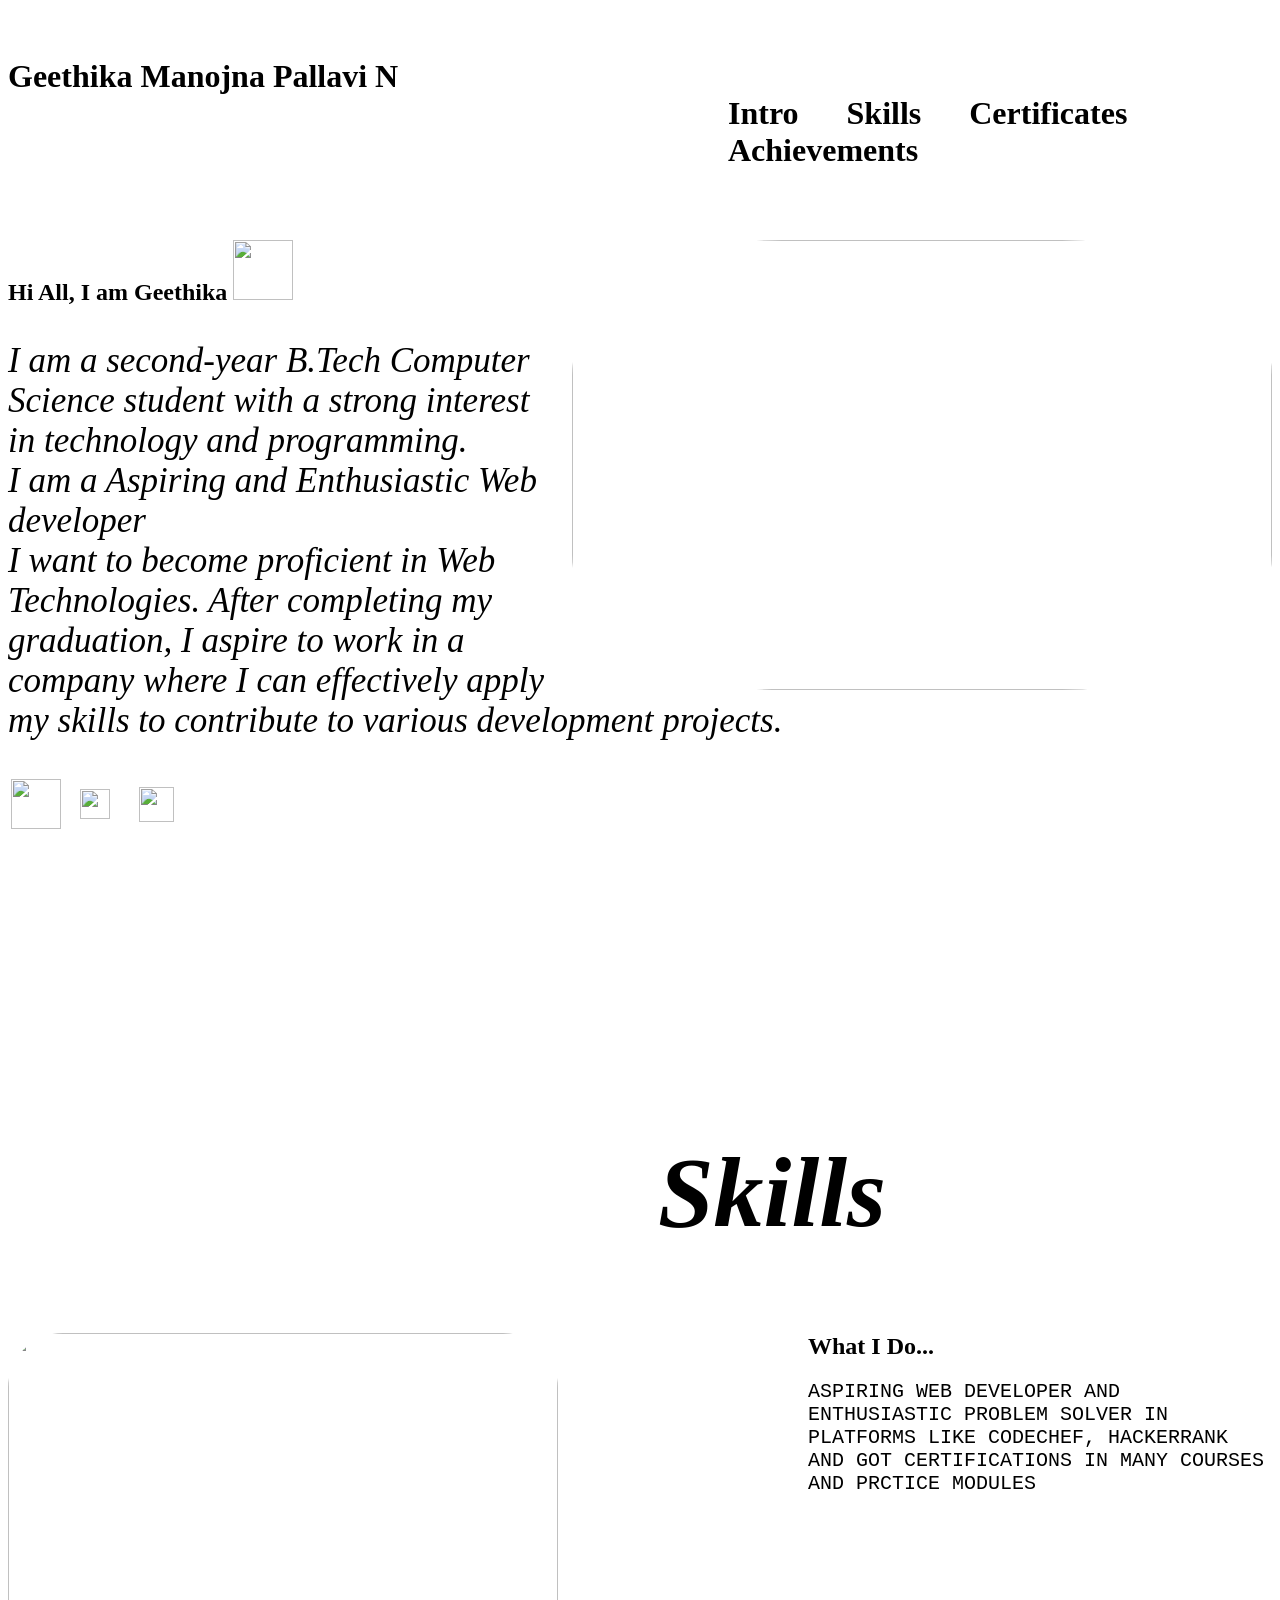
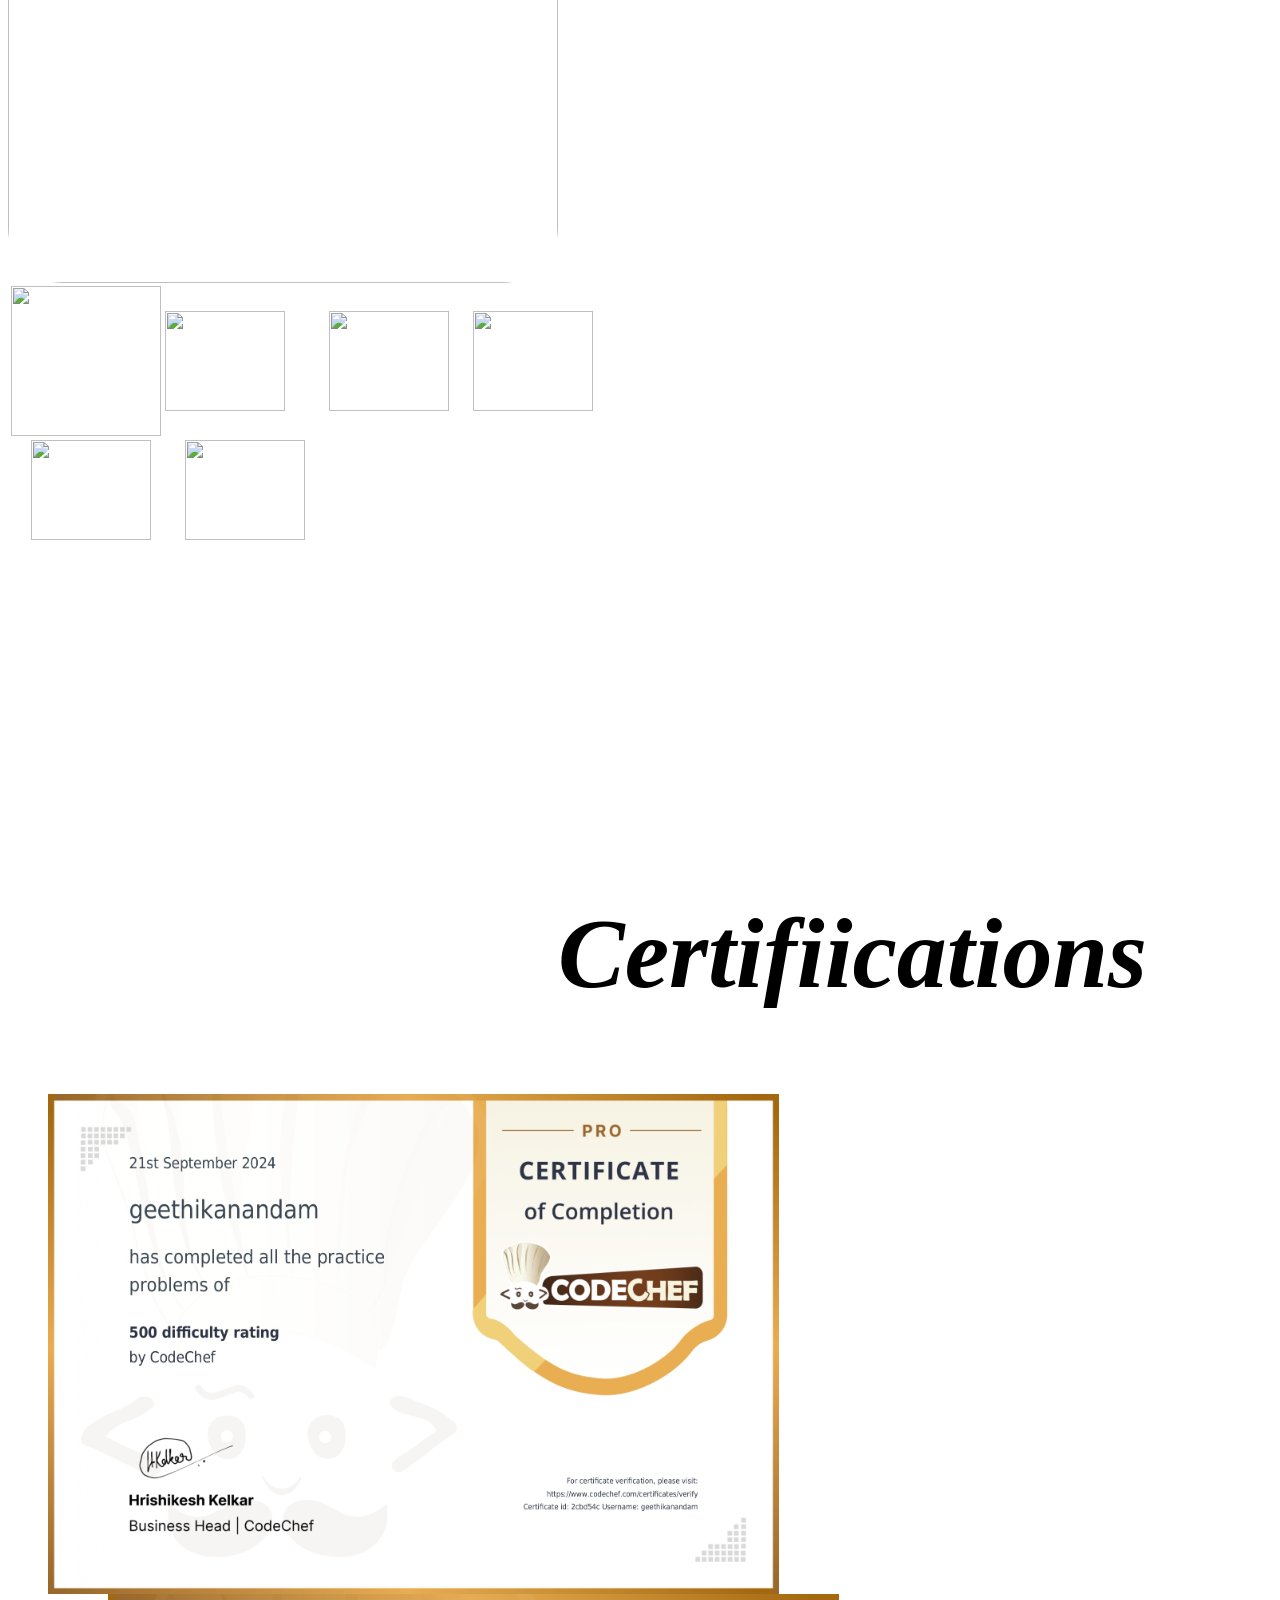
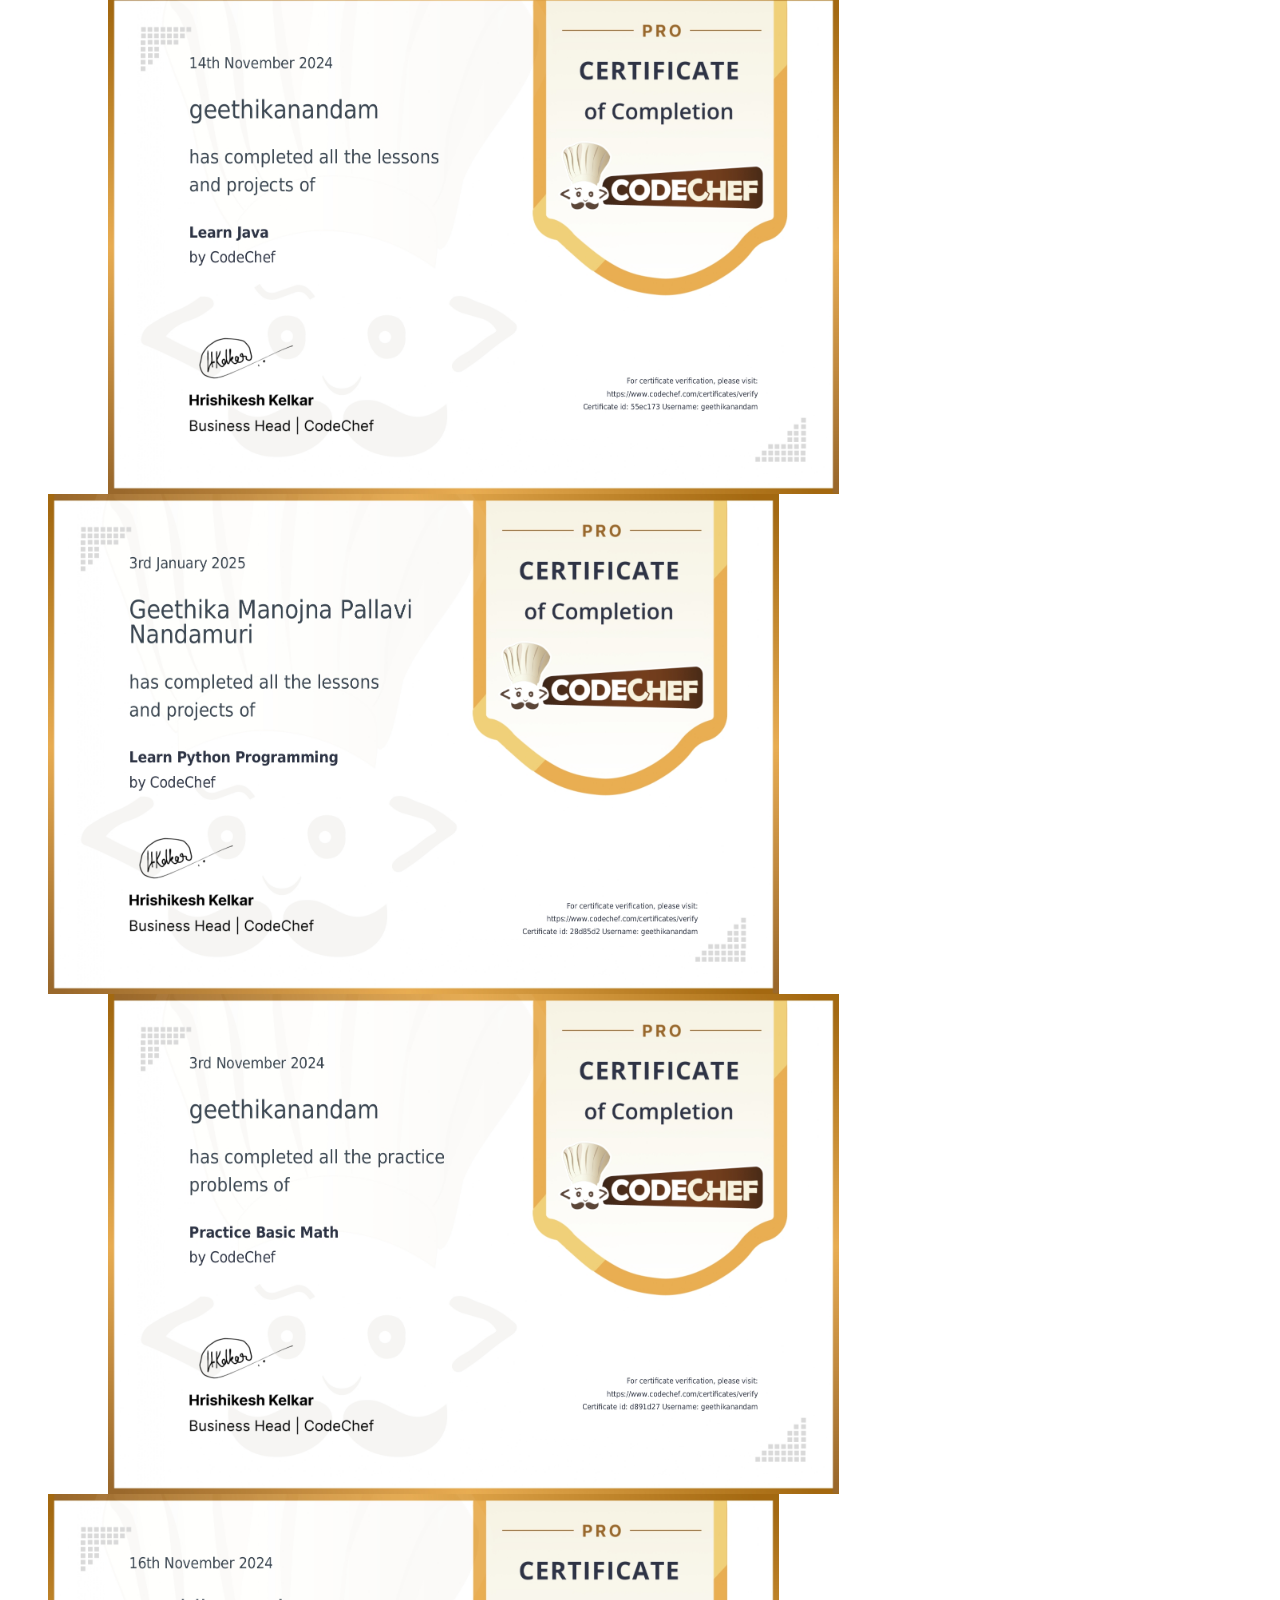
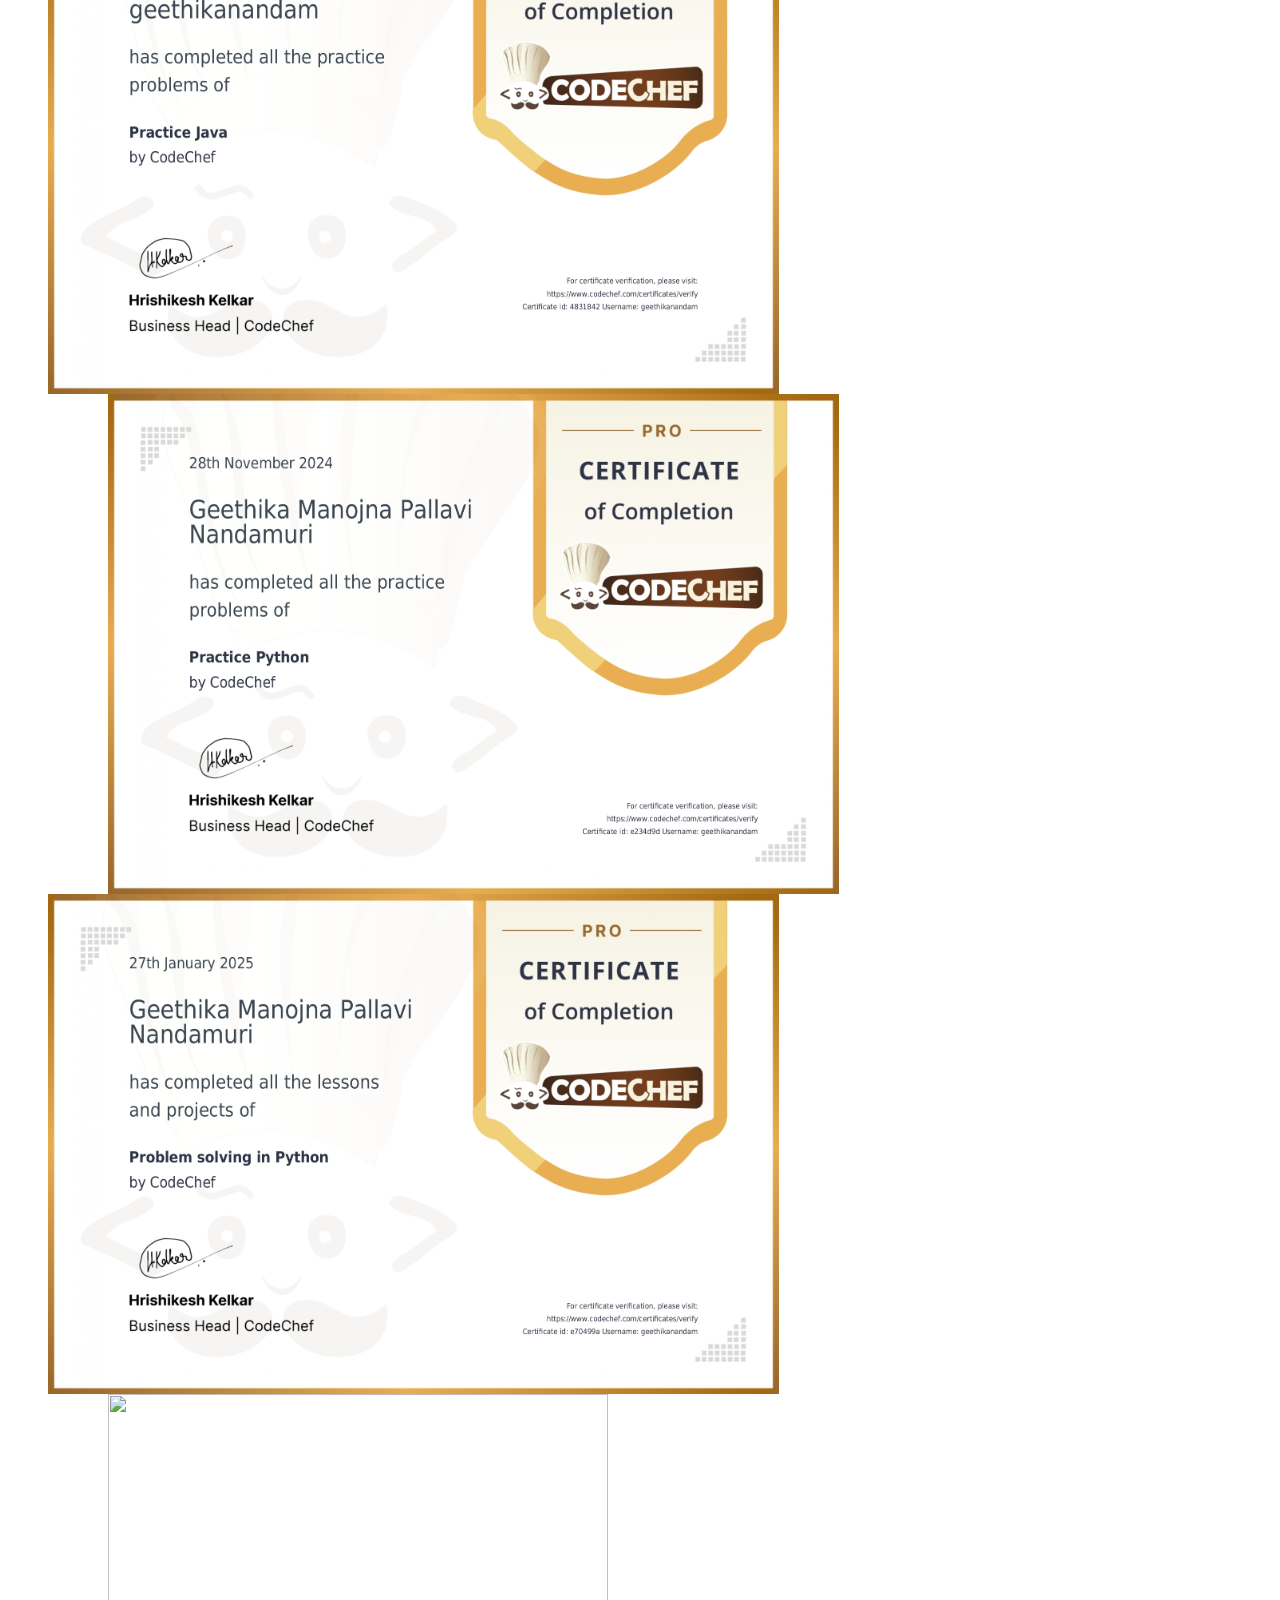
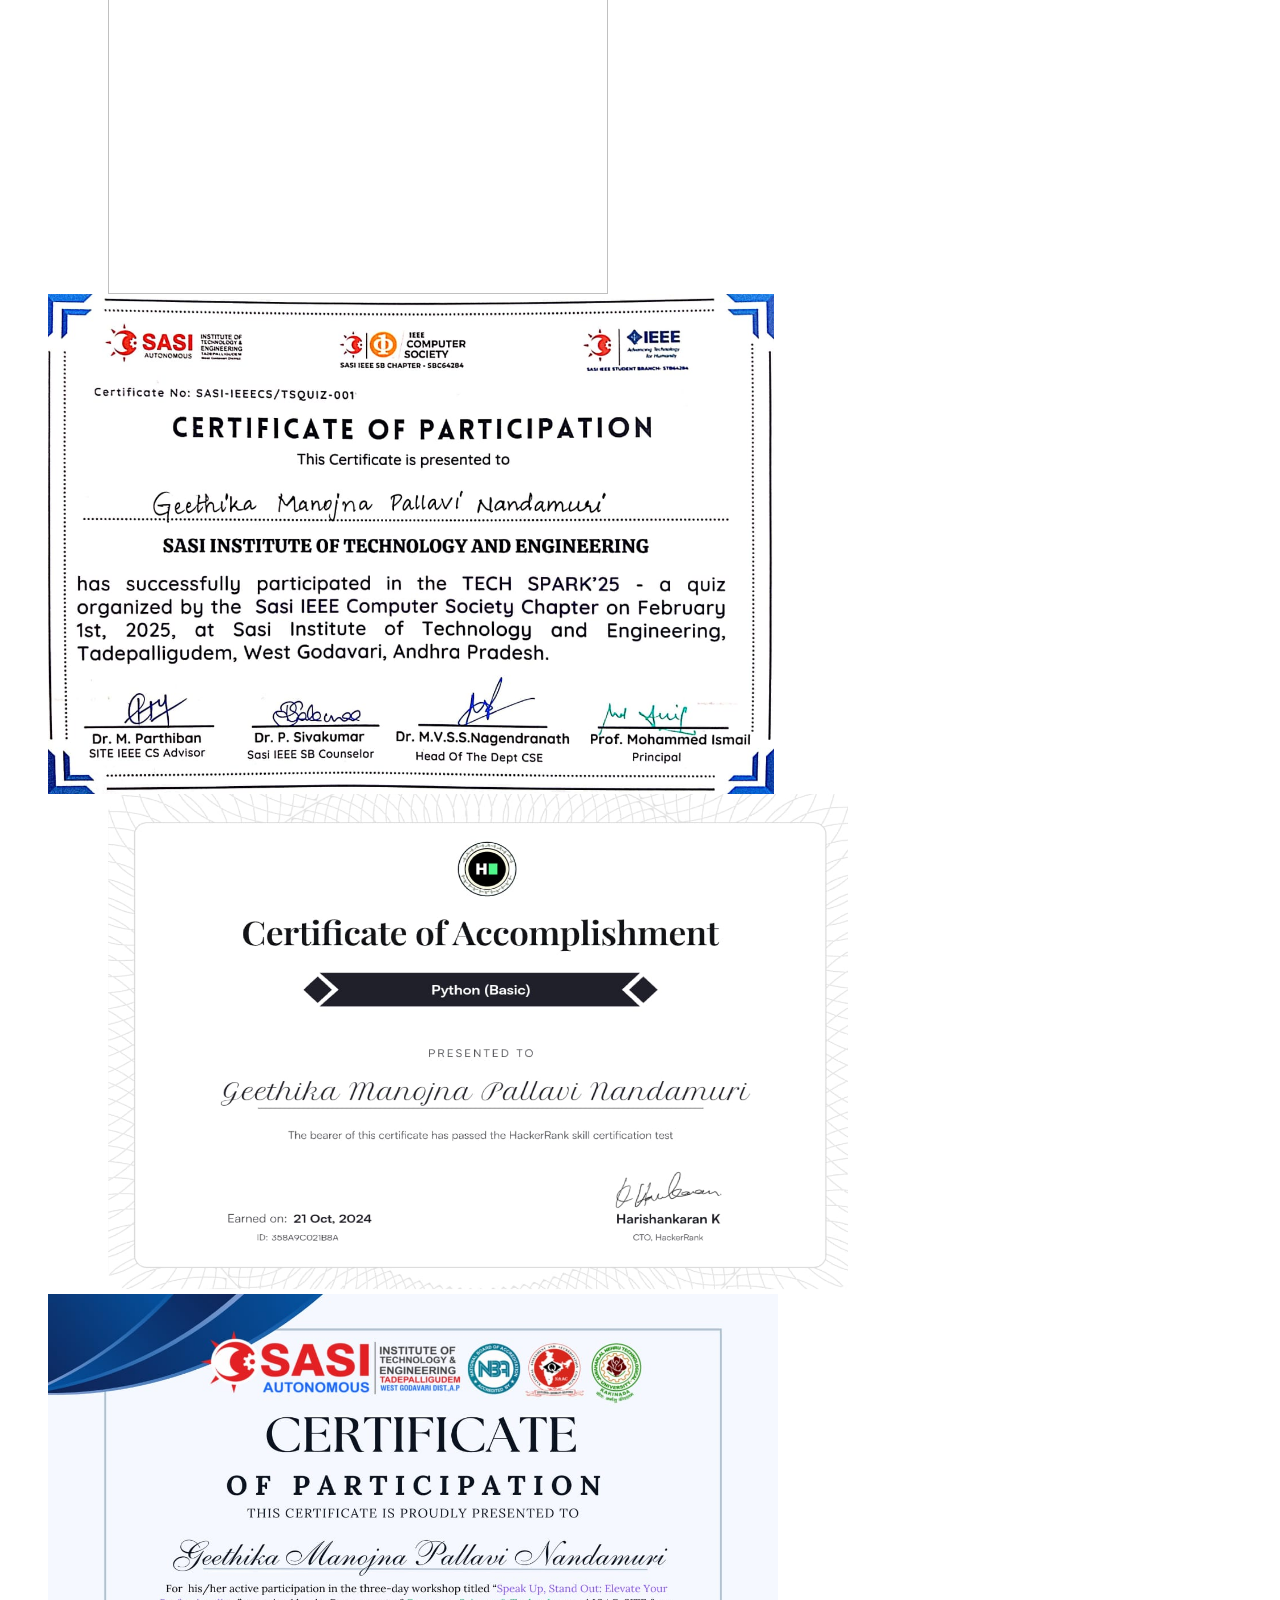
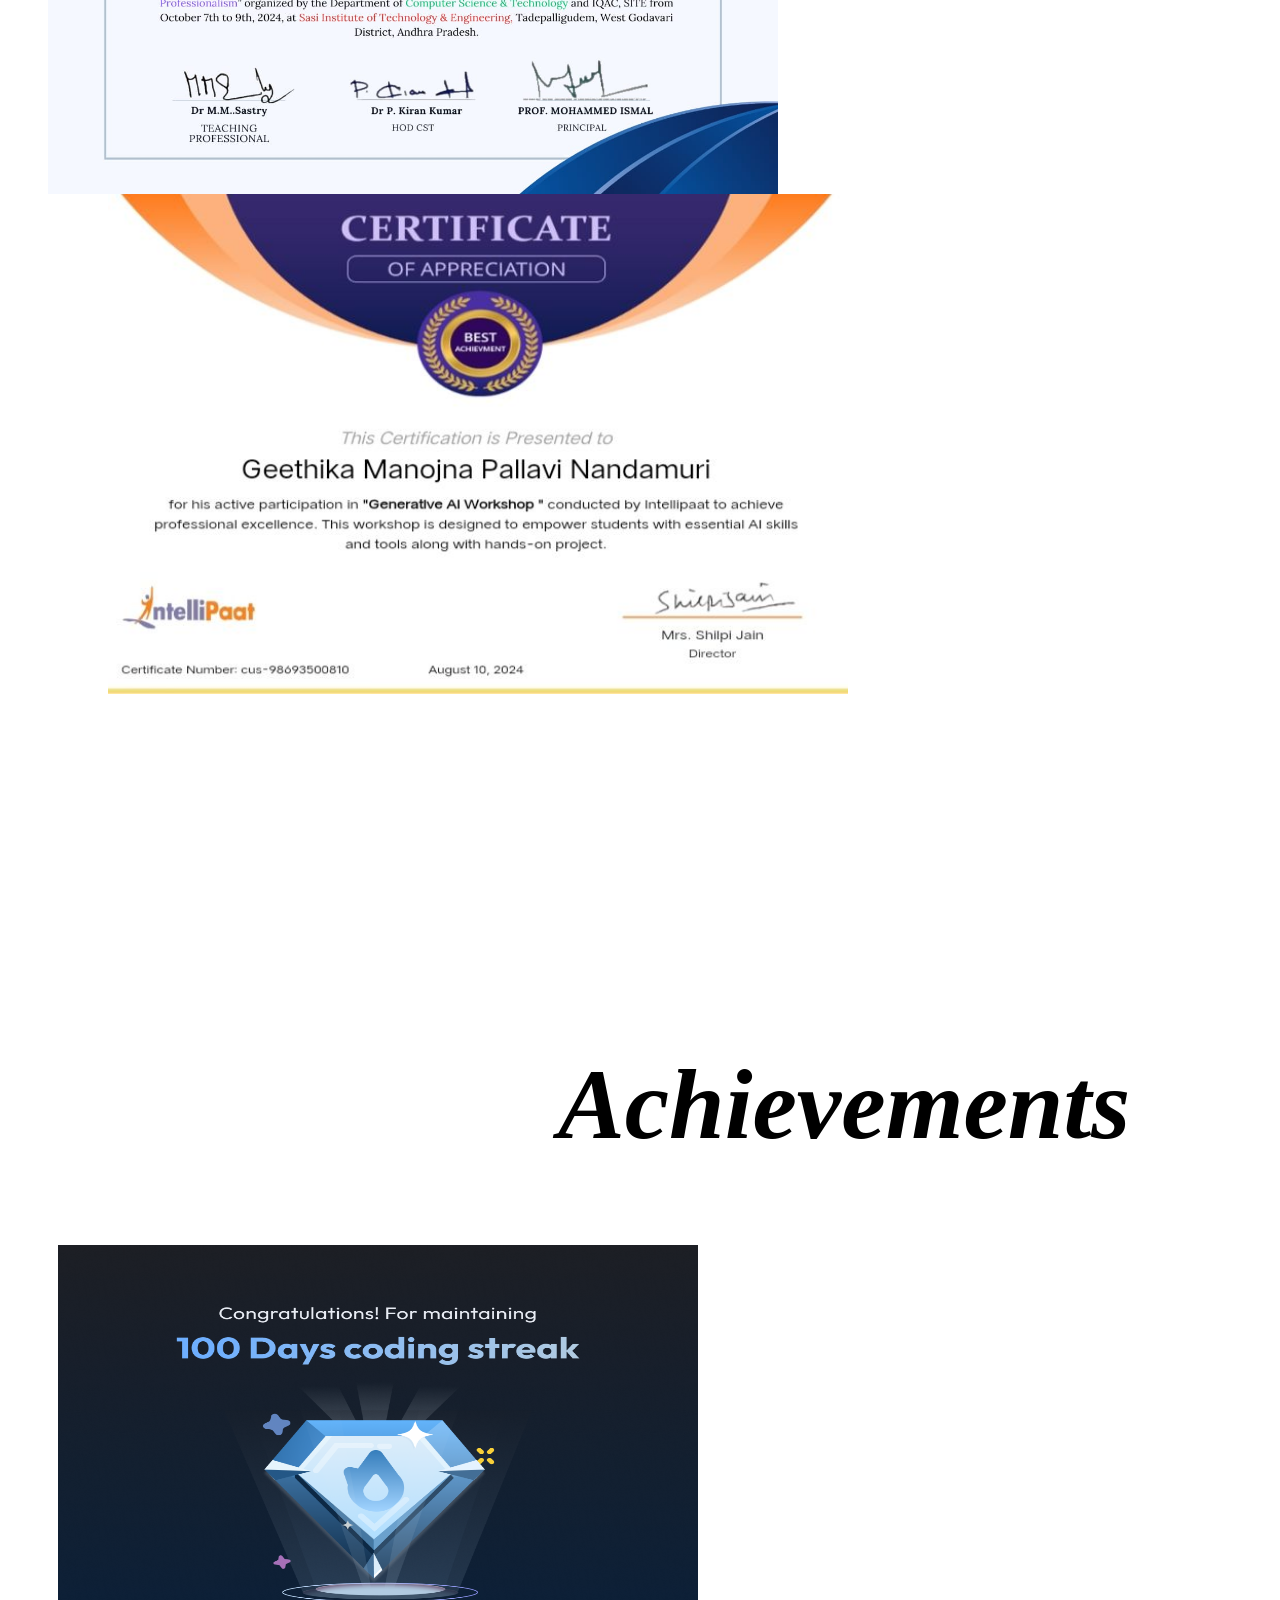
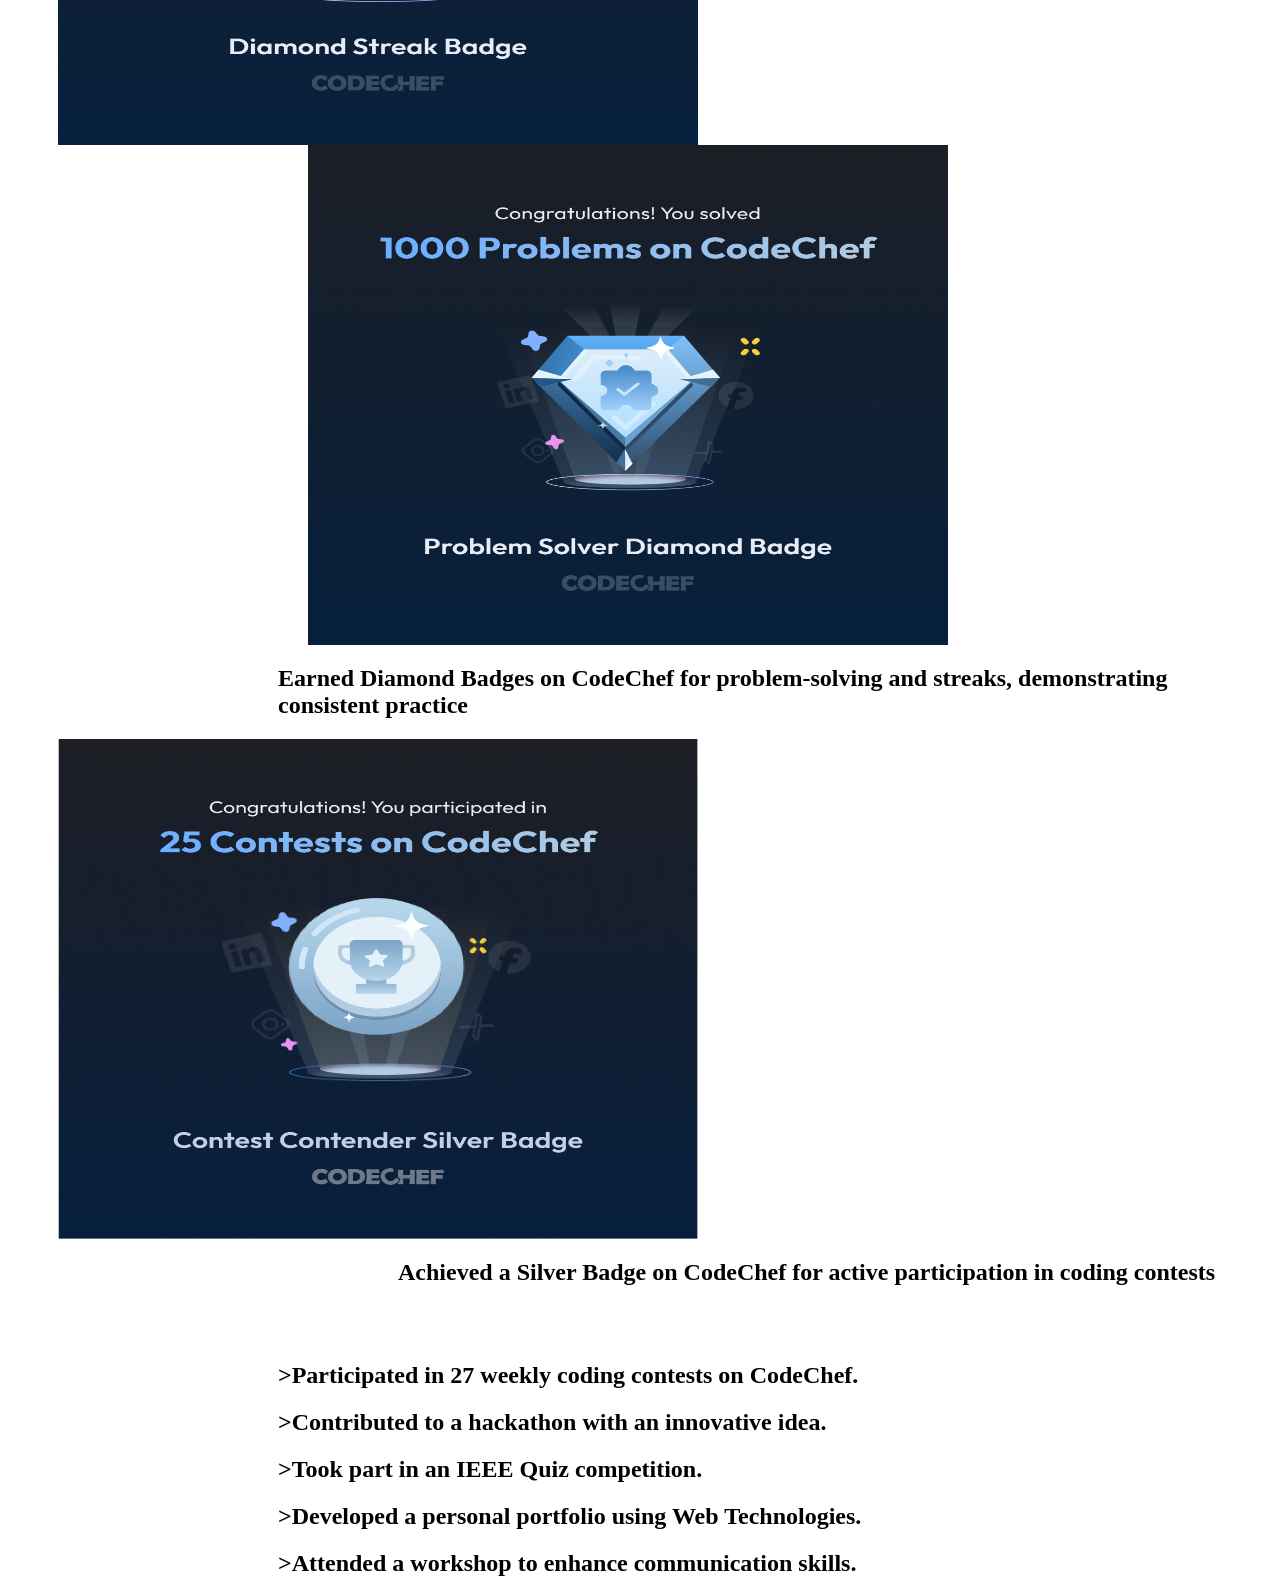
==== index.html @ 1c8df195 "Update index.html" ====
<html>
    <head>
        <title>Portfolio</title>
        <style>
            .menu {
            padding-left: 700px;
            padding-bottom: 10px;
        }
        .menu a {
            color: black;
            text-decoration:none;
            padding: 20px;
        }
        </style>
    </head>
    <body>
        <h1 style="font-family:Cambria, Cochin, Georgia, Times, 'Times New Roman', serif; padding-top: 50px;">Geethika Manojna Pallavi N

            <nav class="menu" style="float:right; margin-right: 100px;">
                <a href="#intro">Intro</a>
                <a href="#skills">Skills</a>
                <a href="#certificates">Certificates</a>
                <a href="#achievements">Achievements</a>
                
            </nav>
            
        </h1>       
        <br><br><br>
        <section id ="intro" style="padding-top: 50px;">
            <h1 style="font-family:cursive;">Hi All, I am Geethika 

                <img src="https://www.sureteam.co.uk/wp-content/uploads/2019/06/New_healthy_working_system.jpeg" style="float: right; margin-left:10px; width: 700px; height: 450px; border-radius: 30%;">
                <img style="width: 60px;" src="https://encrypted-tbn0.gstatic.com/images?q=tbn:ANd9GcR1bauAk0TRFOJWWjKliZaiPsLCjX97eKktOQ&s">
                
            </h1>
            <p style="font-size: 35px; font-style: oblique;">I am a second-year B.Tech Computer Science student with a strong interest in technology and programming.<br> I am a Aspiring and Enthusiastic Web developer
            <br>I want to become proficient in Web Technologies. After
            completing my graduation, I aspire to work in a
            company where I can effectively apply my skills to
            contribute to various development projects.
            </p>
            <table>
                <tr>
                    <td>
                        <a href="https://www.linkedin.com/in/geethika-manojna-pallavi-nandamuri-a57b402a2/"><img src="https://static.vecteezy.com/system/resources/previews/018/930/480/non_2x/linkedin-logo-linkedin-icon-transparent-free-png.png" style="width: 50px;"></a>
                    </td>

                    <td>
                        <a href="https://github.com/geethika-nandamuri">
                            <img src="https://cdn-icons-png.flaticon.com/512/25/25231.png" style="width: 30px; padding-left: 15px; " >
                
                        </a>
                    </td>

                    <td>
                        <a href="https://www.codechef.com/users/geethikanandam">
                            <img src="https://images.crunchbase.com/image/upload/c_pad,f_auto,q_auto:eco,dpr_1/zruiknbedz8yqafxbazb" style="width: 35px; padding-left: 25px;">
                        </a>
                    </td>
                </tr>
            </table>
        </section>
        <section id="skills" style="padding-top: 220px;">
            <h2 style="font-size: 100px; align-content: center; font-style: italic; padding-left: 650px;">Skills</h2>
            <img src="https://images.unsplash.com/photo-1484417894907-623942c8ee29?fm=jpg&q=60&w=3000&ixlib=rb-4.0.3&ixid=M3wxMjA3fDB8MHxzZWFyY2h8Nnx8d2ViJTIwZGV2ZWxvcGVyfGVufDB8fDB8fHww" style="width: 550px; margin-right: 250px; float: left; border-radius: 10%;">

            <p>
                <h1>What I Do...</h1>
            </p>
            <p style="font-family:monospace; font-size: 20PX;">ASPIRING WEB DEVELOPER AND ENTHUSIASTIC PROBLEM SOLVER IN PLATFORMS LIKE CODECHEF, HACKERRANK
                AND GOT CERTIFICATIONS IN MANY COURSES AND PRCTICE MODULES
            </p>
            <table>
                <tr>
                    <td>
                        <img src="https://encrypted-tbn0.gstatic.com/images?q=tbn:ANd9GcQYZqZkpMyiN2uSuT7GAf6JSkJ44YsZqoQHdw&s" style="width: 150px;">

                    </td>

                    <td>
                        <img src="https://cdn.iconscout.com/icon/free/png-256/free-java-logo-icon-download-in-svg-png-gif-file-formats--wordmark-programming-language-pack-logos-icons-1174953.png?f=webp&w=256" style="width: 120px; height: 100px;">
                    </td>

                    <td>
                        <img src="https://grafxflow.co.uk/storage/app/uploads/public/5ac/be6/276/thumb_764_566_0_0_0_auto.png" style="width: 120px; height: 100px; padding-left: 20px;">
                    </td>


                    <td>
                        <img src="https://upload.wikimedia.org/wikipedia/commons/d/d5/CSS3_logo_and_wordmark.svg" style="width: 120px; height: 100px; padding-left: 20px;">
                    </td>
                </tr>
                <tr >
                    <td>
                        <img src="https://img.icons8.com/?size=512&id=40670&format=png" style="width: 120px; height: 100px; padding-left: 20px;">
                    </td>

                    <td>
                        <img src="https://www.shareicon.net/download/2015/10/24/661326_interface_512x512.png" style="width: 120px; height: 100px; padding-left: 20px;">
                    </td>
                </tr>
                
            </table>
        </section>


        <section id="certificates" style="padding-top: 270px;">

            <h2 style="font-size: 100px; align-content: center; font-style: italic; padding-left: 550px;">Certifiications</h2>
            <img src="Certificates/geethikanandam-500 difficulty rating_page-0001.jpg" style="height: 500px; padding-left: 40px;">
            <img src="Certificates/geethikanandam-Learn Java_page-0001.jpg "style="height: 500px; padding-left: 100px;"><br>

            <img src="Certificates/geethikanandam-Learn Python Programming_page-0001.jpg" style="height: 500px; padding-left: 40px;">
            <img src="Certificates/geethikanandam-Practice Basic Math_page-0001.jpg"style="height: 500px; padding-left: 100px;"><br>

            <img src="Certificates/geethikanandam-Practice Java_page-0001.jpg" style="height: 500px; padding-left: 40px;">
            <img src="Certificates/geethikanandam-Practice Python_page-0001.jpg"style="height: 500px; padding-left: 100px;"><br>

            <img src="Certificates/geethikanandam-Problem solving in Python_page-0001.jpg" style="height: 500px; padding-left: 40px;">
            <img src="Certificates/geethikanandam-500 to 1000 difficulty rating_page-0001.jpg" style="height: 500px; padding-left: 100px;"><br>


            <img src="Certificates/IEEE.jpg"style="height: 500px; padding-left: 40px;">
            <img src="Certificates/python_basics HR.jpg" style="height: 500px; padding-left: 100px; width: 740px;">
            <br>
            <img src="Certificates/Workshop_CS.jpg"style="height: 500px; padding-left: 40px; width: 730px;">
            <img src="Certificates/intellipath.jpg" style="height: 500px; padding-left: 100px; width: 740px;">
        </section>


        <section id="achievements" style="padding-top: 270px;">
            <h2 style="font-size: 100px; align-content: center; font-style: italic; padding-left: 550px;">Achievements</h2>
            <img src="Certificates/CodeChefBadge (5).png" style="height: 500px; width: 640px;padding-left: 50px;">
            <img src="Certificates/CodeChefBadge (6).png" style="height: 500px; width: 640px; padding-left: 300px;">
            <h2 style="padding-left: 270px;">Earned Diamond Badges on CodeChef for problem-solving and streaks, demonstrating consistent practice</h2>
            <img src="Certificates/CodeChefBadge (7).png" style="height: 500px; width: 640px;padding-left: 50px;">
            <h2 style="padding-left: 390px;">Achieved a Silver Badge on CodeChef for active participation in coding contests</h2>
            
            <br><br>

            <h1 style="padding-left: 270px;">>Participated in 27 weekly coding contests on CodeChef.</h1>
            <h1 style="padding-left: 270px;">>Contributed to a hackathon with an innovative idea.</h1>
            <h1 style="padding-left: 270px;">>Took part in an IEEE Quiz competition.</h1>
            <h1 style="padding-left: 270px;">>Developed a personal portfolio using Web Technologies.</h1>
            <h1 style="padding-left: 270px;">>Attended a workshop to enhance communication skills.</h1>
            
        </section>
    </body>
</html>
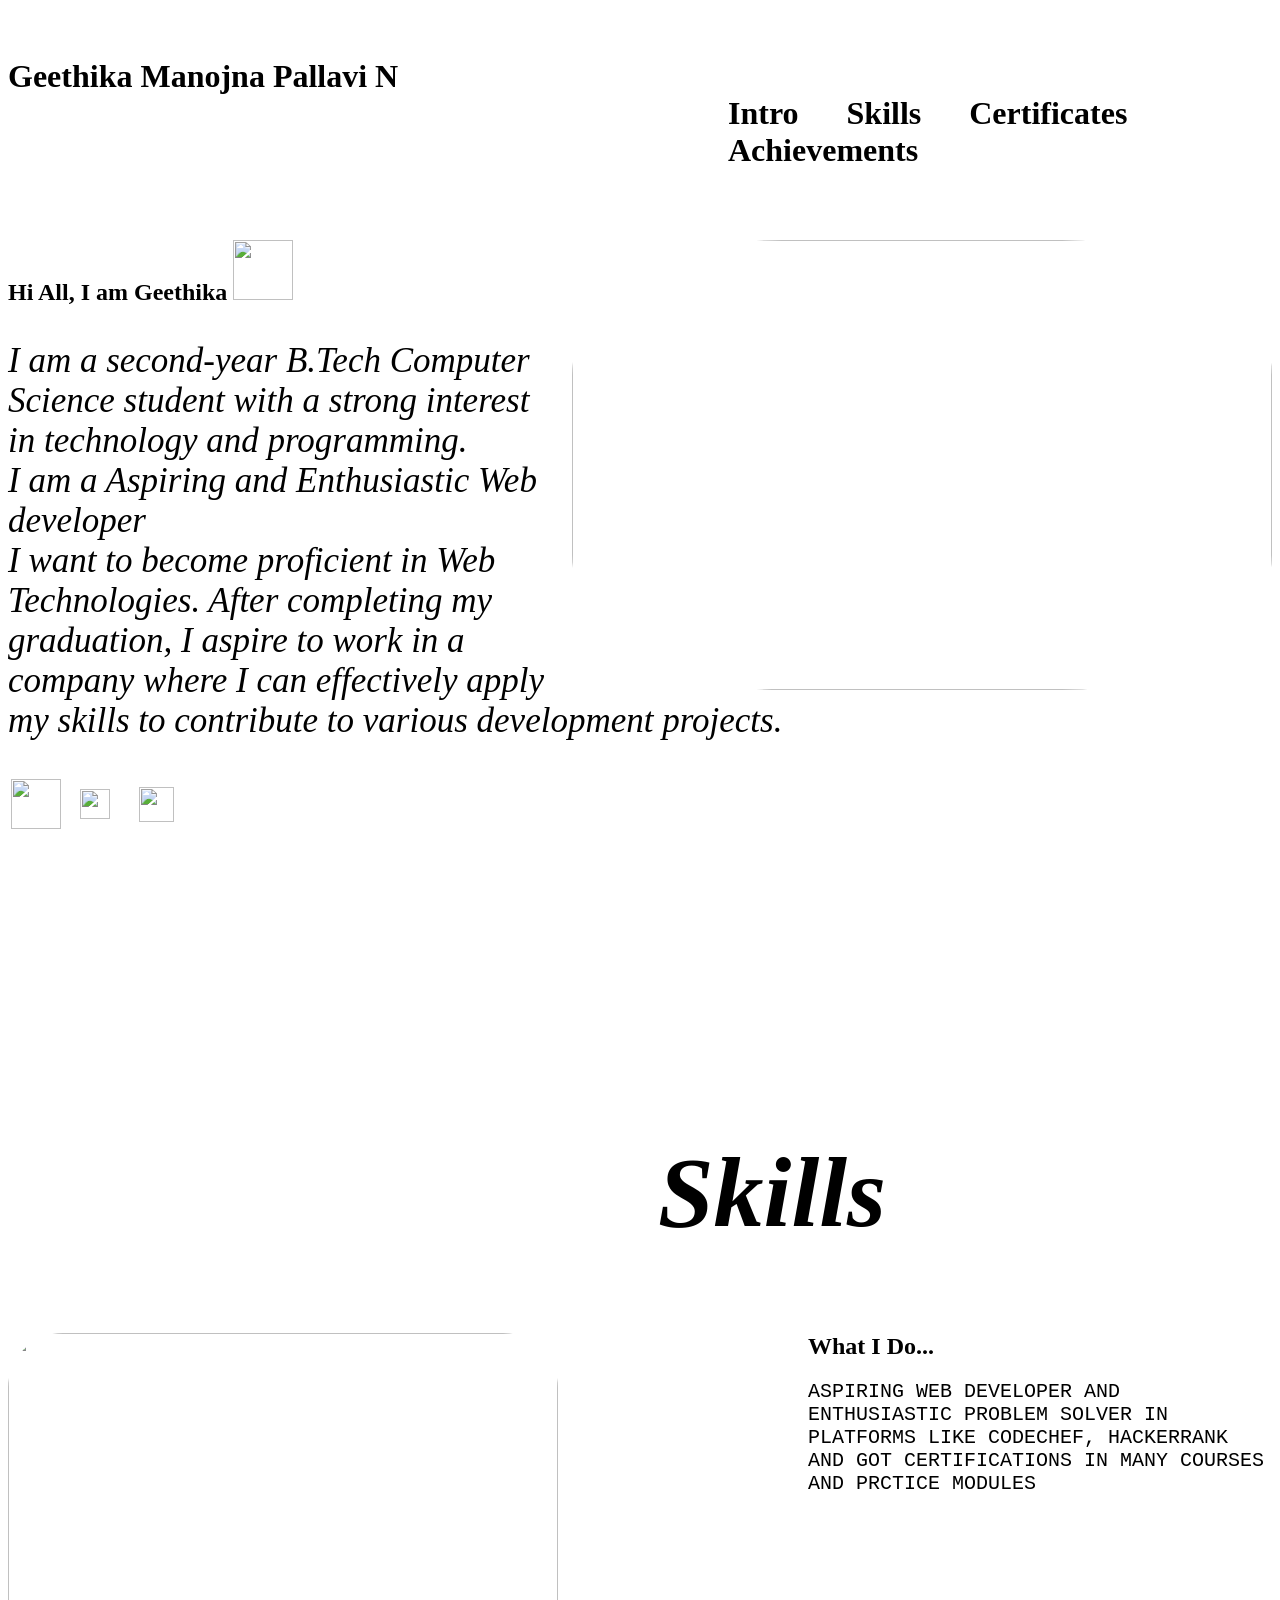
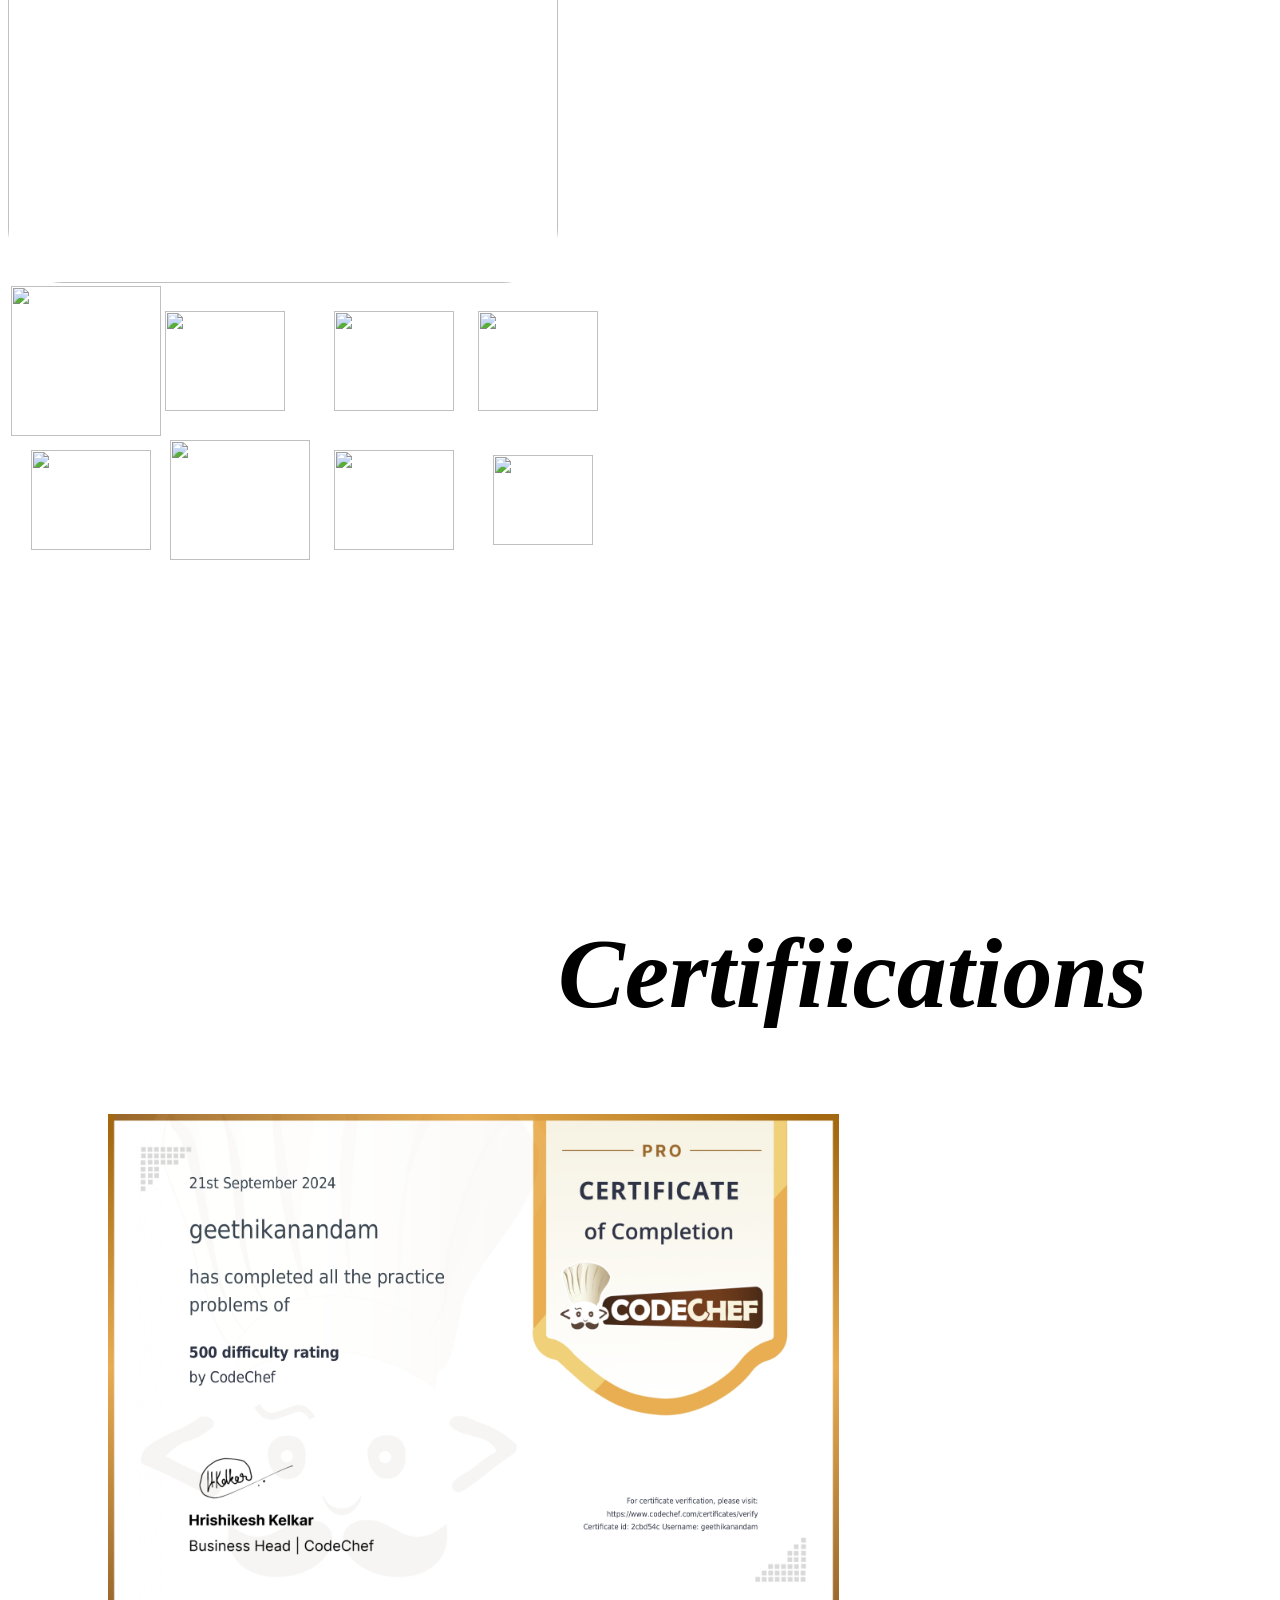
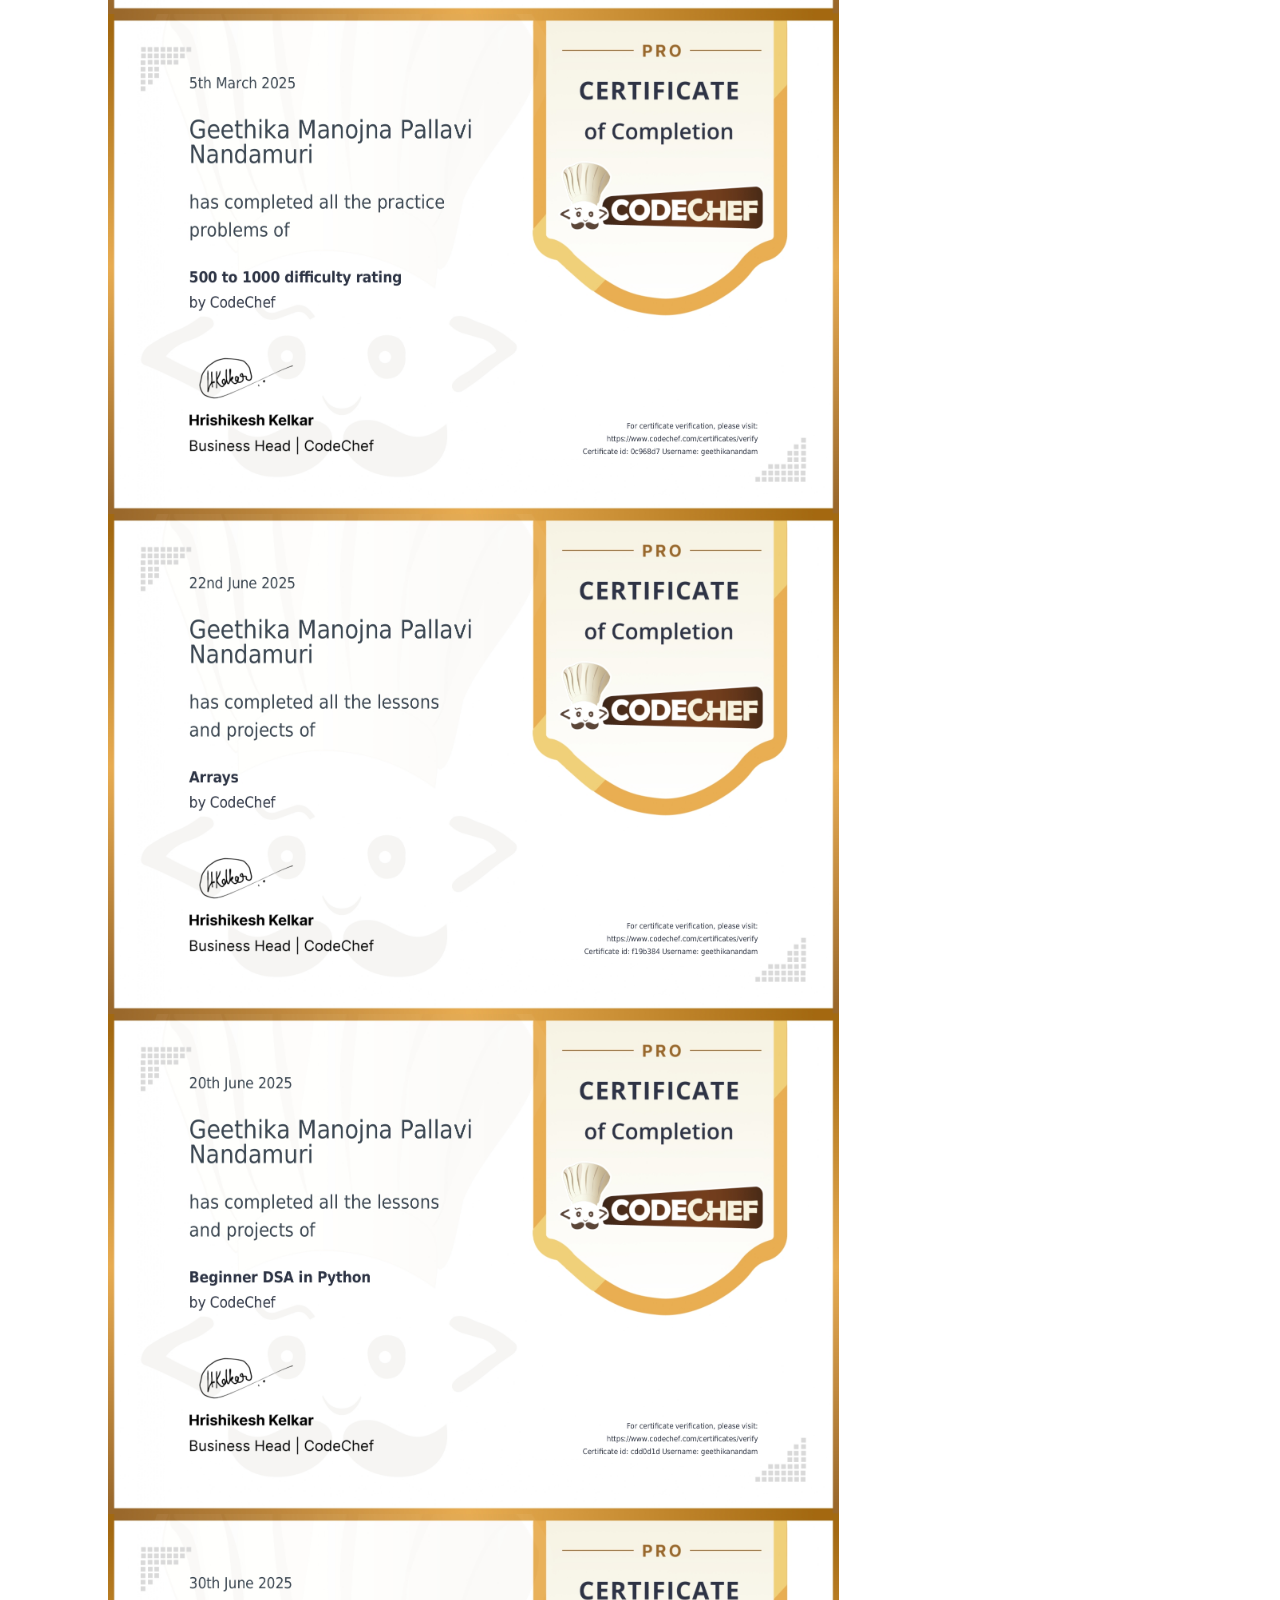
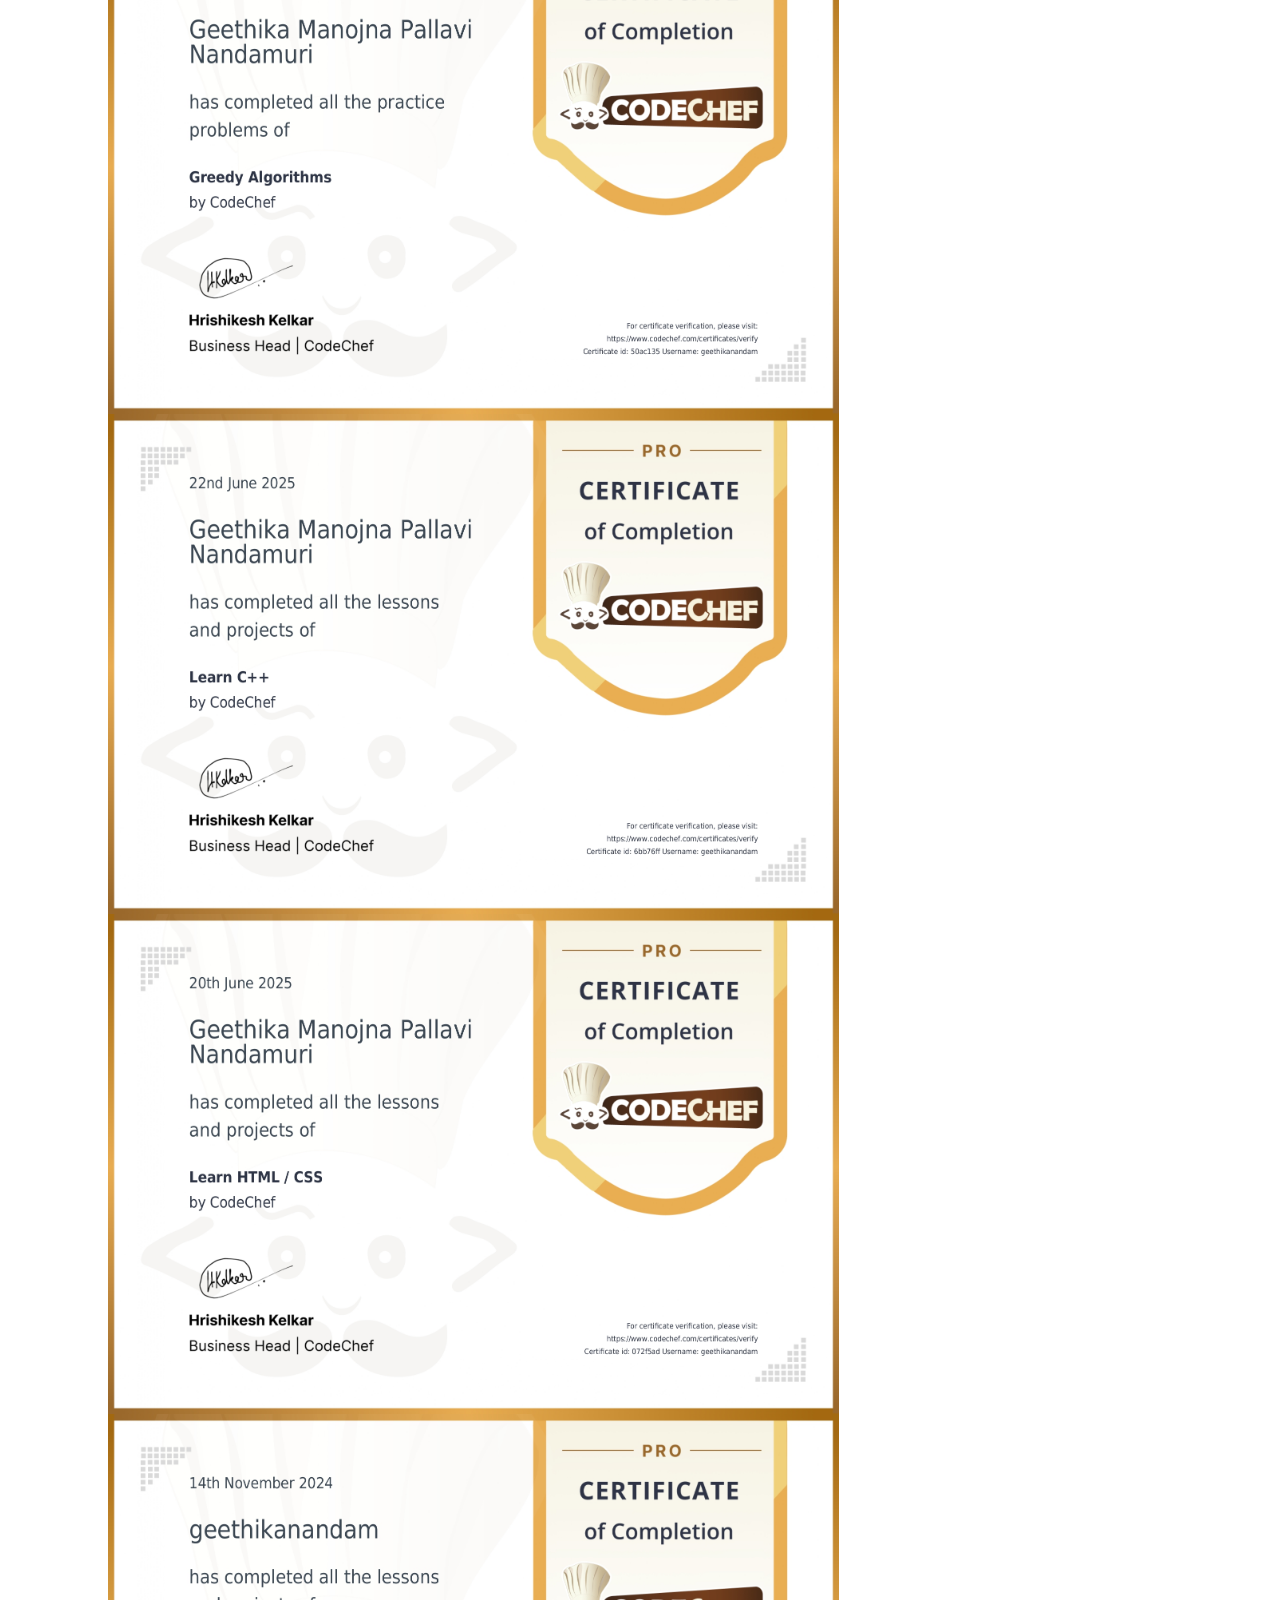
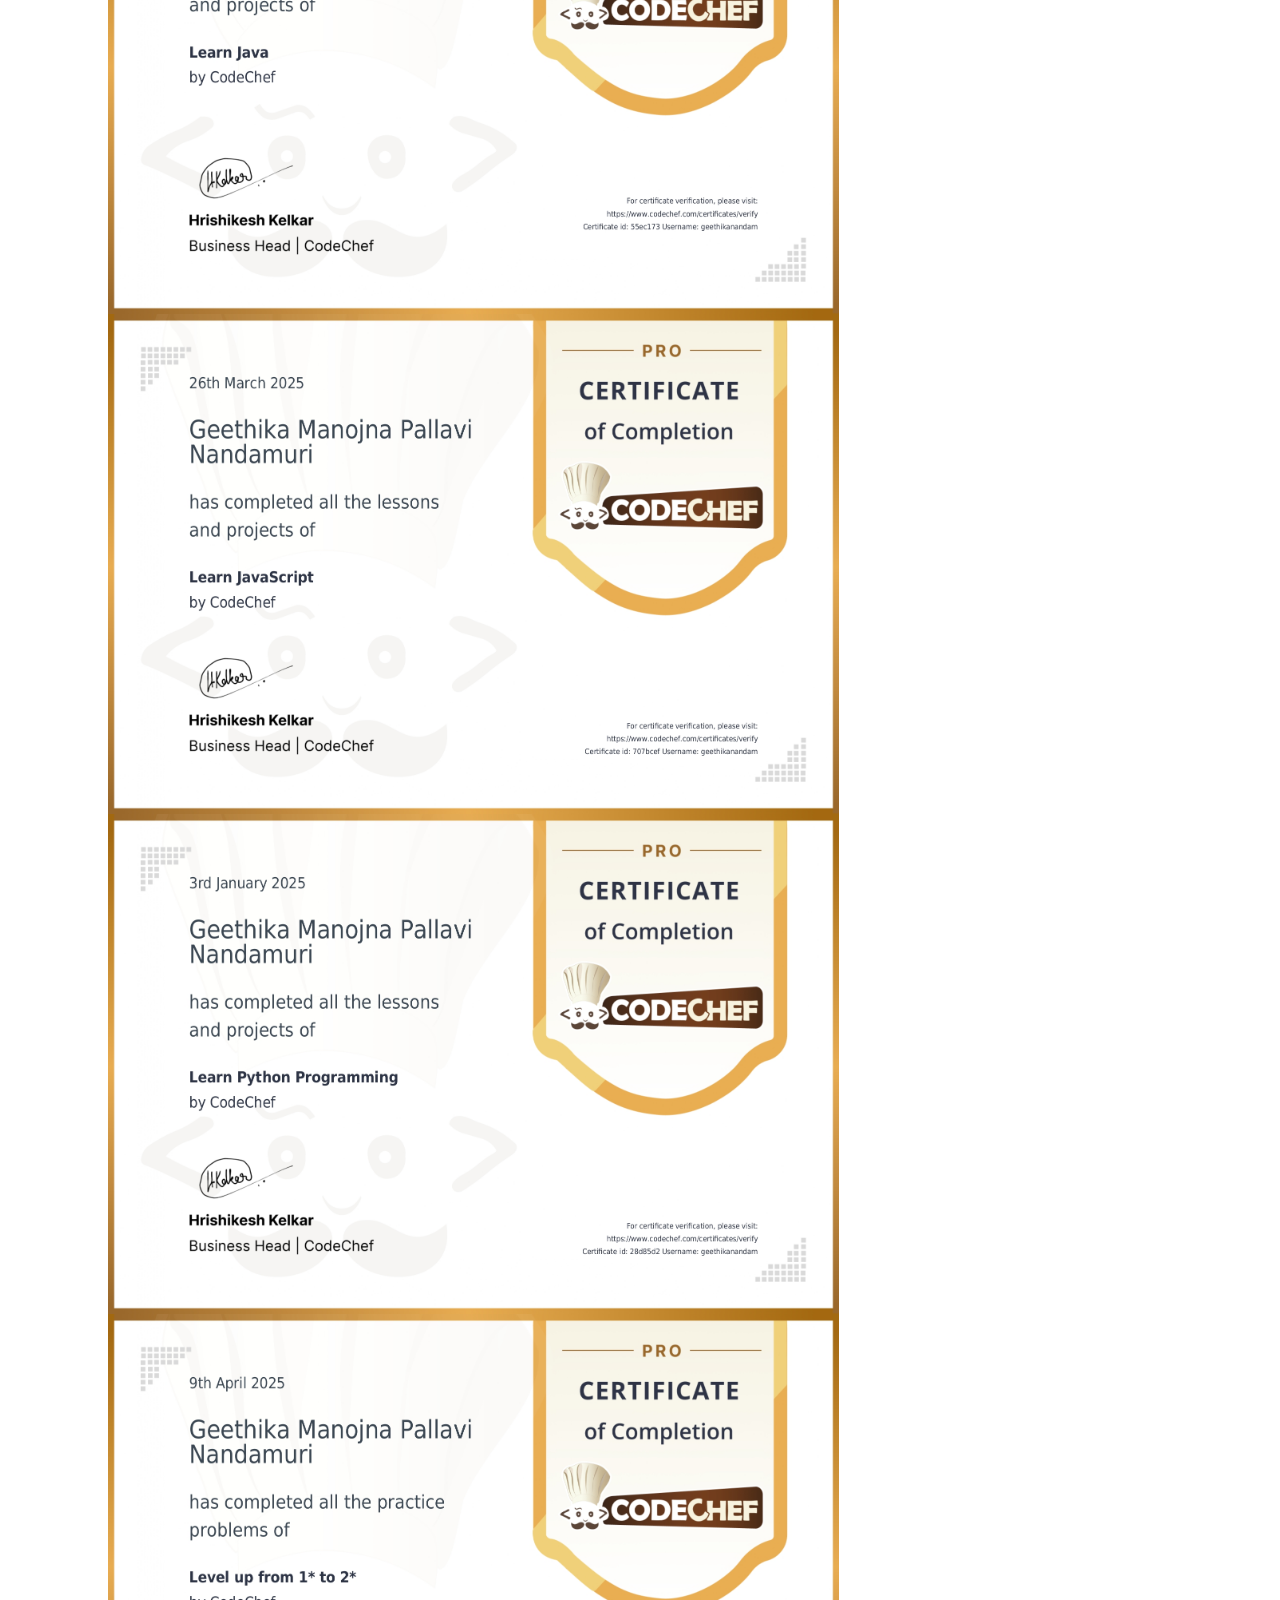
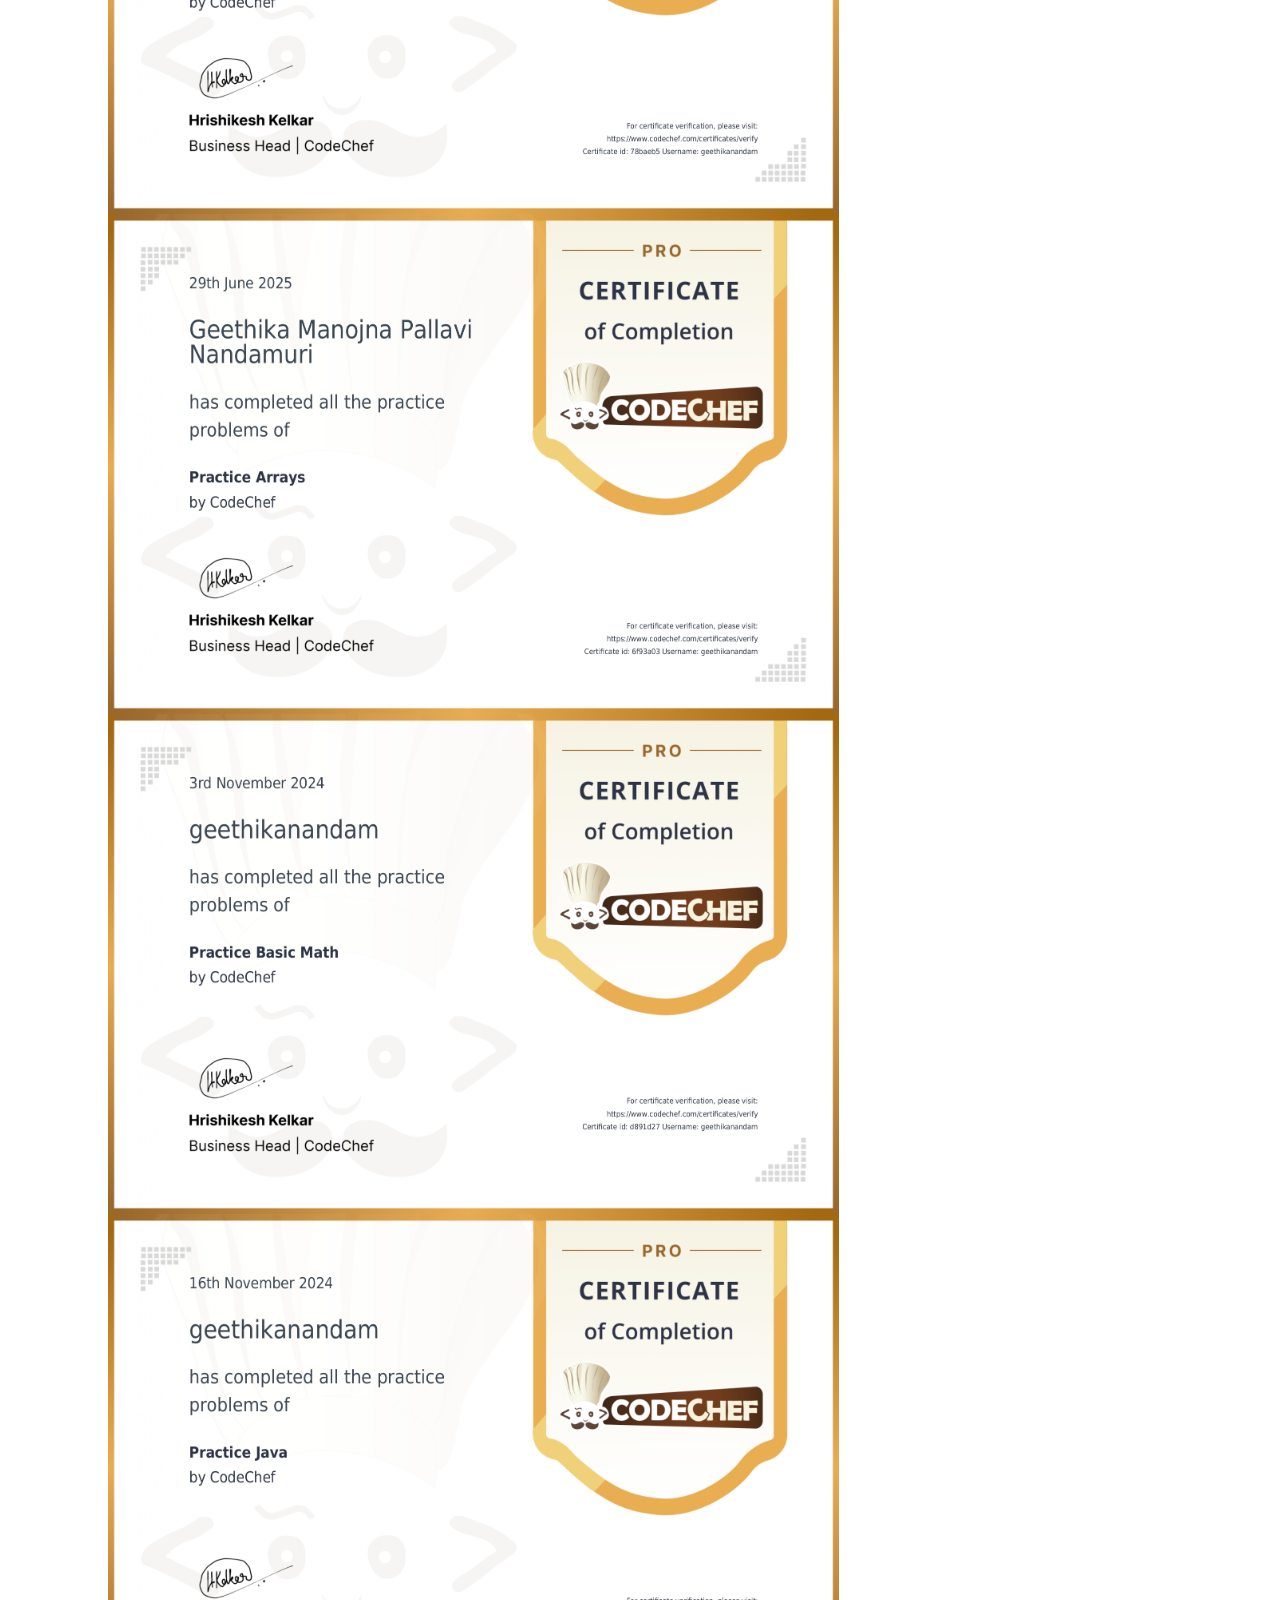
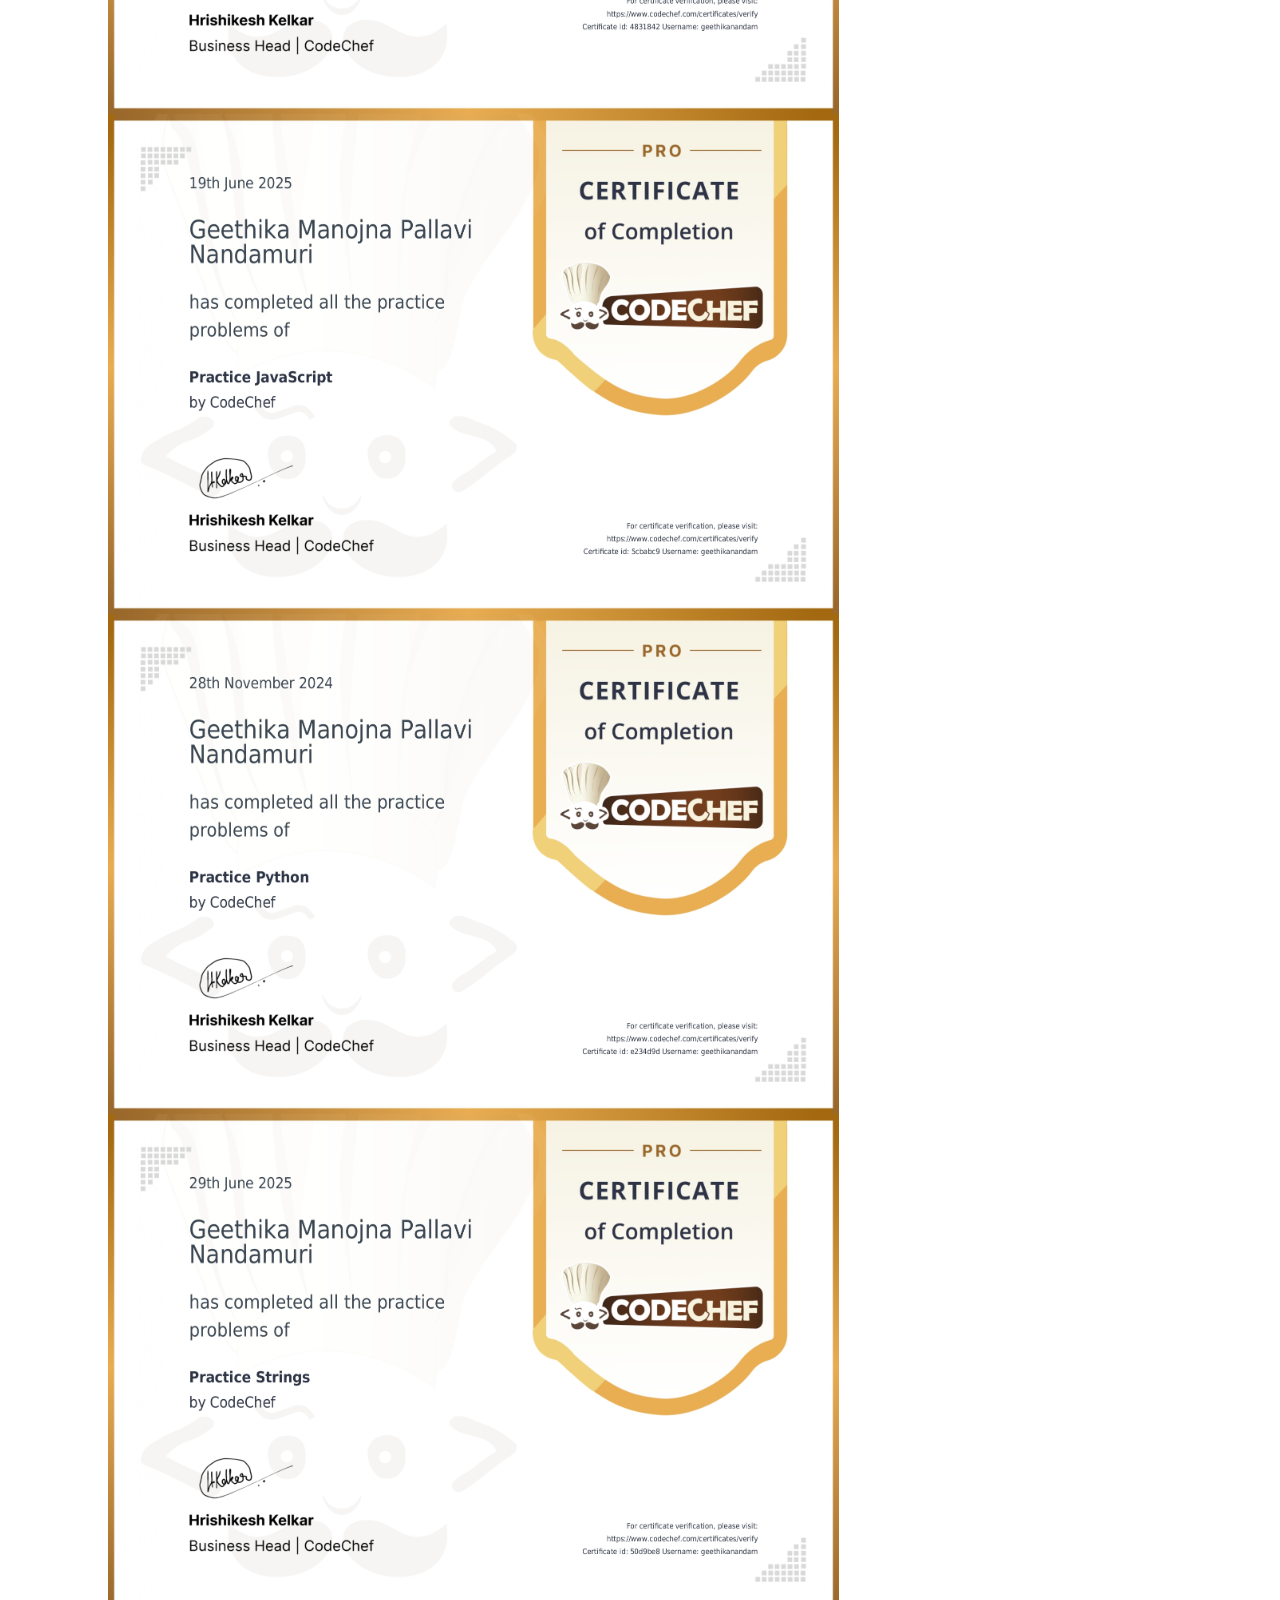
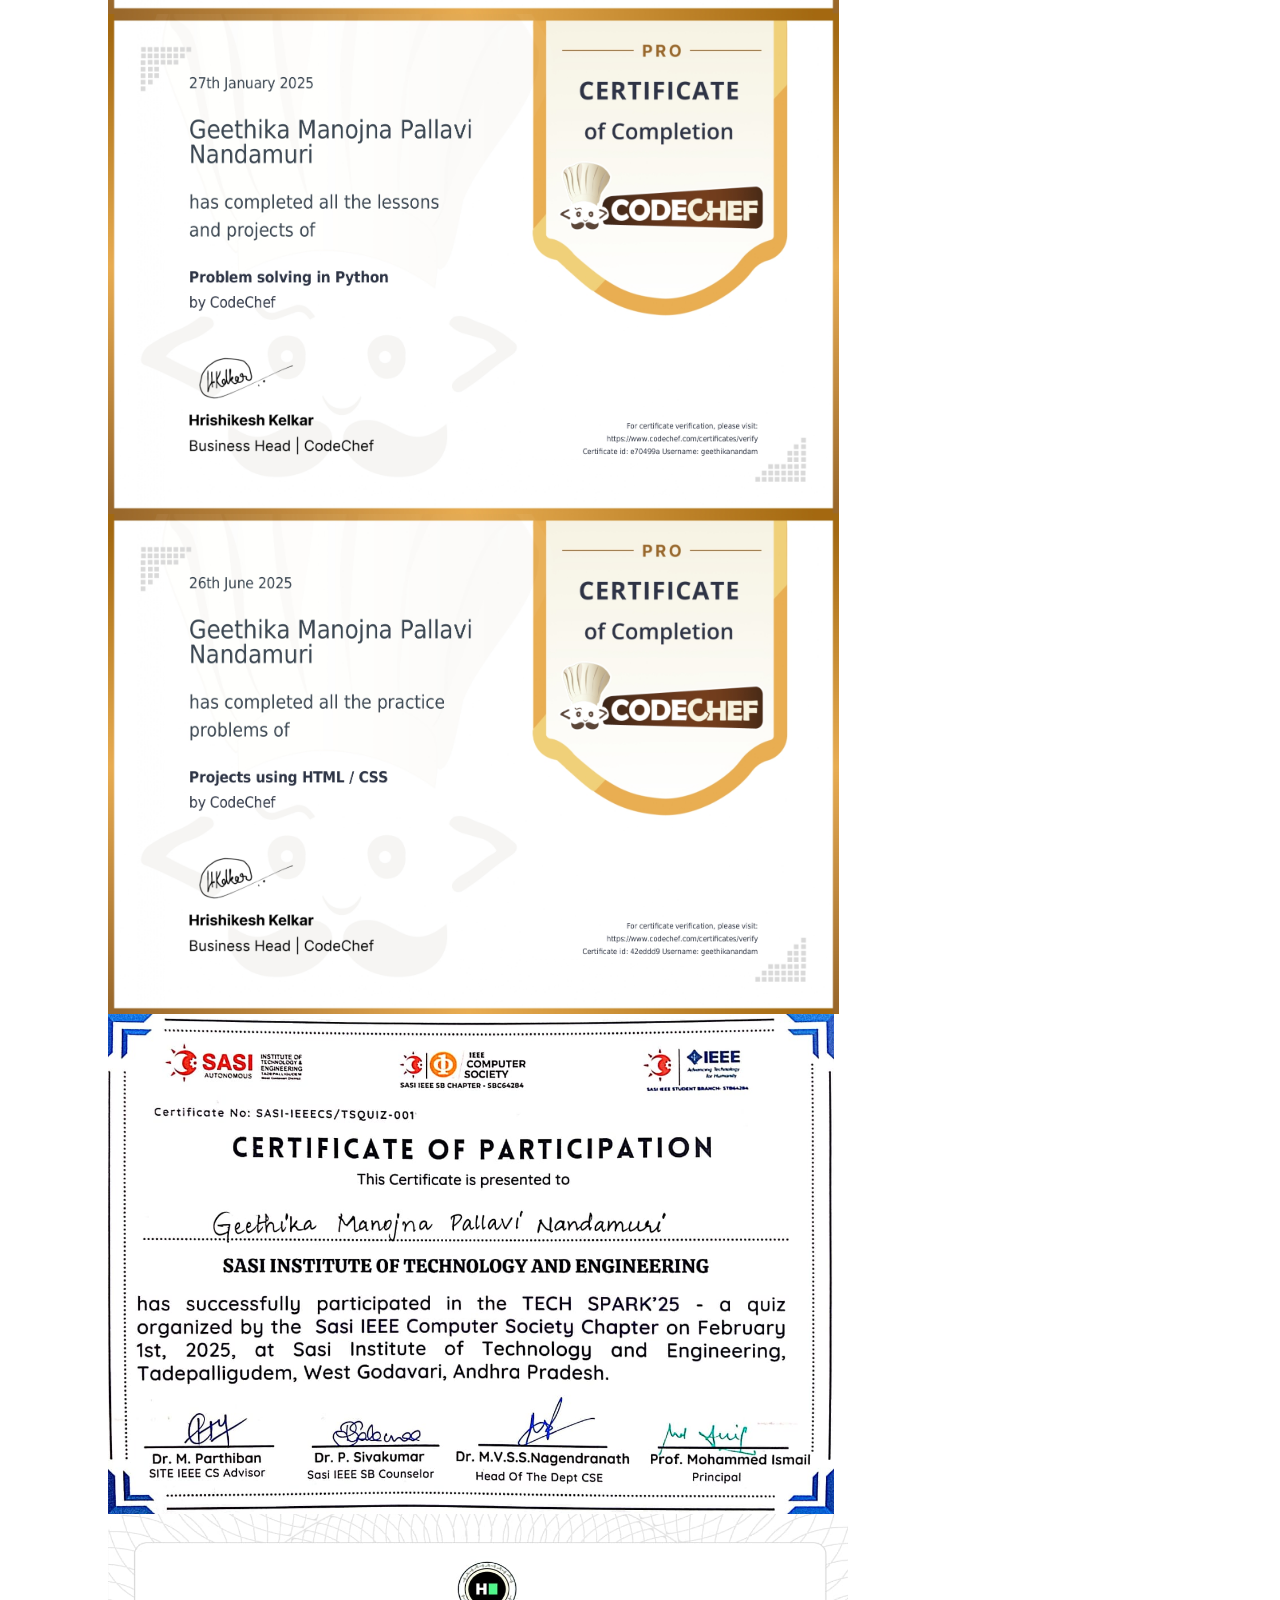
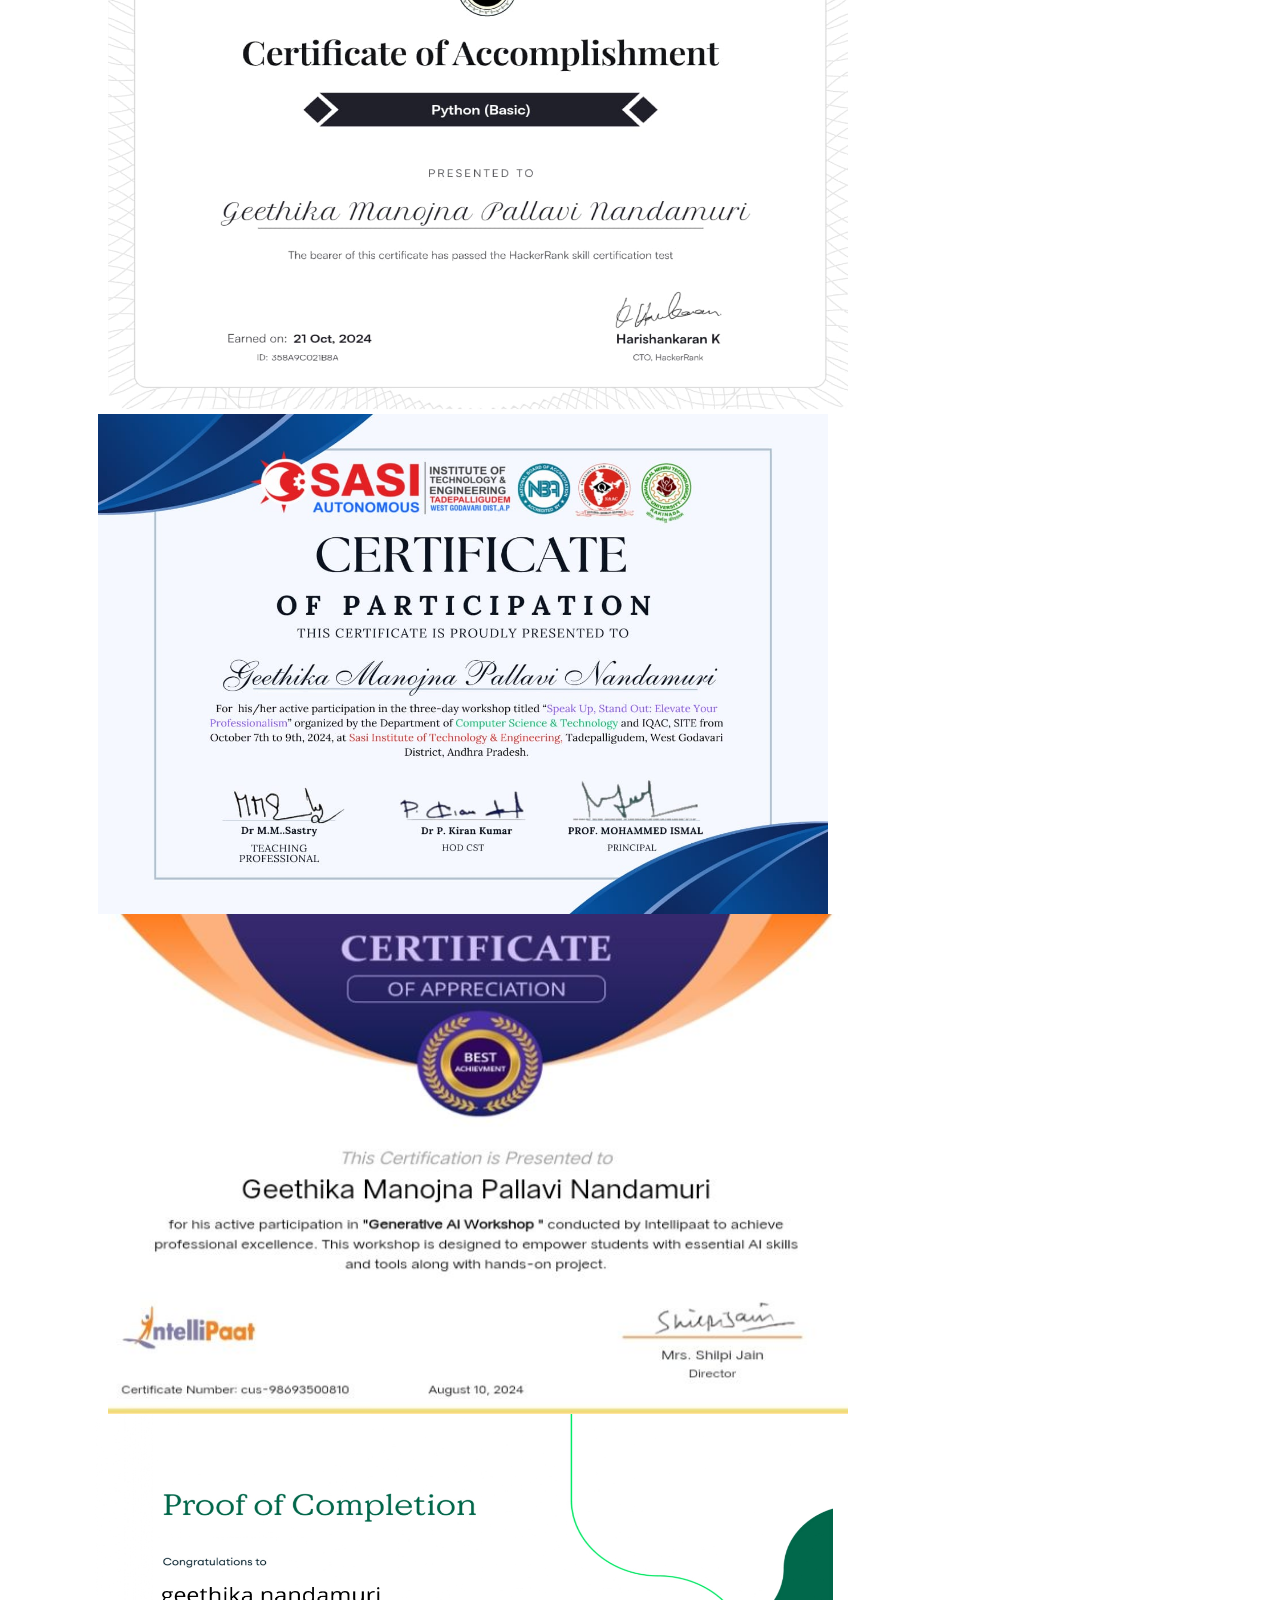
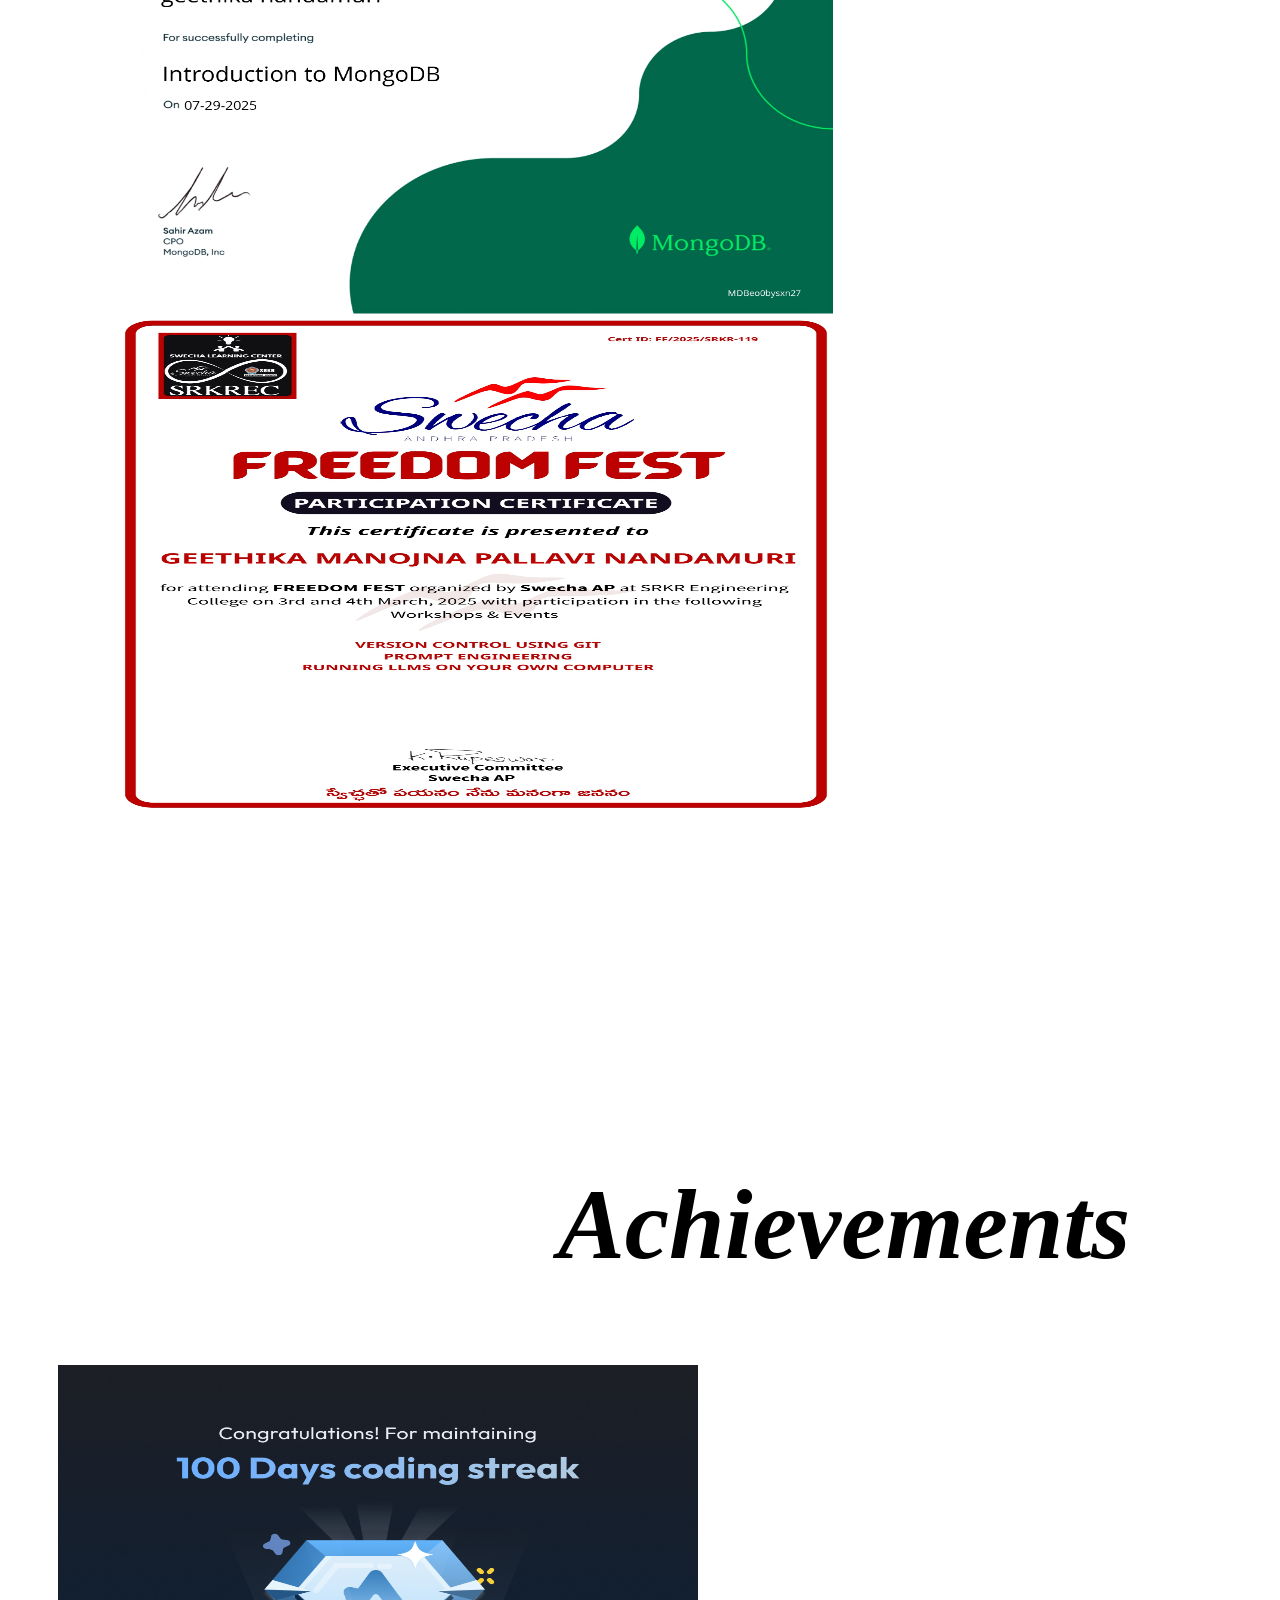
==== commit c3babeea: "Update index.html" ====
--- a/index.html
+++ b/index.html
@@ -96,7 +96,13 @@
                     </td>
 
                     <td>
-                        <img src="https://www.shareicon.net/download/2015/10/24/661326_interface_512x512.png" style="width: 120px; height: 100px; padding-left: 20px;">
+                        <img src="https://encrypted-tbn0.gstatic.com/images?q=tbn:ANd9GcT8cl5rtqfvfbXqVktysiF-aR_TwZoeuYZwFg&s" style="width: 140px; height: 120px; padding-left: 5px;">
+                    </td>
+                    <td>
+                        <img src="https://cdn.iconscout.com/icon/free/png-256/free-mongodb-3-1175138.png" style="width: 120px; height: 100px; padding-left: 20px;">
+                    </td>
+                    <td>
+                        <img src="https://upload.wikimedia.org/wikipedia/commons/thumb/1/18/ISO_C%2B%2B_Logo.svg/1200px-ISO_C%2B%2B_Logo.svg.png" style="width: 100px; height: 90px; padding-left: 35px;">
                     </td>
                 </tr>
                 
@@ -107,24 +113,47 @@
         <section id="certificates" style="padding-top: 270px;">
 
             <h2 style="font-size: 100px; align-content: center; font-style: italic; padding-left: 550px;">Certifiications</h2>
-            <img src="Certificates/geethikanandam-500 difficulty rating_page-0001.jpg" style="height: 500px; padding-left: 40px;">
-            <img src="Certificates/geethikanandam-Learn Java_page-0001.jpg "style="height: 500px; padding-left: 100px;"><br>
+            
+            <img src="Certificates/geethikanandam-500 difficulty rating_page-0001.jpg" style="height: 500px; padding-left: 100px;">
+            <img src="Certificates/geethikanandam-500 to 1000 difficulty rating_page-0001.jpg" style="height: 500px; padding-left: 100px;">
+            <br>
+            <img src="Certificates/geethikanandam-Arrays_page-0001.jpg" style="height: 500px; padding-left: 100px;">
+            <img src="Certificates/geethikanandam-Beginner DSA in Python_page-0001.jpg" style="height: 500px; padding-left: 100px;">
+            <br>
+            <img src="Certificates/geethikanandam-Greedy Algorithms_page-0001.jpg" style="height: 500px; padding-left: 100px;">
+            <img src="Certificates/geethikanandam-Learn C++_page-0001.jpg" style="height: 500px; padding-left: 100px;">
+            <br>
+            <img src="Certificates/geethikanandam-Learn HTML _ CSS_page-0001.jpg" style="height: 500px; padding-left: 100px;">
+            <img src="Certificates/geethikanandam-Learn Java_page-0001.jpg" style="height: 500px; padding-left: 100px;">
+            <br>
+            <img src="Certificates/geethikanandam-Learn JavaScript_page-0001.jpg" style="height: 500px; padding-left: 100px;">
+            <img src="Certificates/geethikanandam-Learn Python Programming_page-0001.jpg" style="height: 500px; padding-left: 100px;">
+            <br>
+             <img src="Certificates/geethikanandam-Level up from 1_ to 2__page-0001.jpg" style="height: 500px; padding-left: 100px;">
+            <img src="Certificates/geethikanandam-Practice Arrays_page-0001.jpg" style="height: 500px; padding-left: 100px;">
+            <br>
+            <img src="Certificates/geethikanandam-Practice Basic Math_page-0001.jpg" style="height: 500px; padding-left: 100px;">
+            <img src="Certificates/geethikanandam-Practice Java_page-0001.jpg" style="height: 500px; padding-left: 100px;">
+            <br>
+            <img src="Certificates/geethikanandam-Practice JavaScript_page-0001.jpg" style="height: 500px; padding-left: 100px;">
+            <img src="Certificates/geethikanandam-Practice Python_page-0001.jpg" style="height: 500px; padding-left: 100px;">
+            <br>
+            <img src="Certificates/geethikanandam-Practice Strings_page-0001.jpg" style="height: 500px; padding-left: 100px;">
+            <img src="Certificates/geethikanandam-Problem solving in Python_page-0001.jpg" style="height: 500px; padding-left: 100px;">
+            <br>
+            <img src="Certificates/geethikanandam-Projects using HTML _ CSS_page-0001.jpg" style="height: 500px; padding-left: 100px;">
+            
+            <img src="Certificates/IEEE.jpg"style="height: 500px; padding-left: 100px;">
+            <br>
+            <img src="Certificates/python_basics HR.jpg" style="height: 500px; padding-left: 100px; width: 740px;">
+            
+            <img src="Certificates/Workshop_CS.jpg"style="height: 500px; padding-left: 90px; width: 730px;">
+            <br>
+            <img src="Certificates/intellipath.jpg" style="height: 500px; padding-left: 100px; width: 740px;">
+            <img src="Certificates/Mongo DB certificate_page-0001.jpg" style="height: 500px; padding-left: 85px; width: 740px;">
+            <br>
+            <img src="Certificates/swtcha freedon fest certificate_page-0001.jpg" style="height: 500px; padding-left: 100px; width: 740px;">
 
-            <img src="Certificates/geethikanandam-Learn Python Programming_page-0001.jpg" style="height: 500px; padding-left: 40px;">
-            <img src="Certificates/geethikanandam-Practice Basic Math_page-0001.jpg"style="height: 500px; padding-left: 100px;"><br>
-
-            <img src="Certificates/geethikanandam-Practice Java_page-0001.jpg" style="height: 500px; padding-left: 40px;">
-            <img src="Certificates/geethikanandam-Practice Python_page-0001.jpg"style="height: 500px; padding-left: 100px;"><br>
-
-            <img src="Certificates/geethikanandam-Problem solving in Python_page-0001.jpg" style="height: 500px; padding-left: 40px;">
-            <img src="Certificates/geethikanandam-500 to 1000 difficulty rating_page-0001.jpg" style="height: 500px; padding-left: 100px;"><br>
-
-
-            <img src="Certificates/IEEE.jpg"style="height: 500px; padding-left: 40px;">
-            <img src="Certificates/python_basics HR.jpg" style="height: 500px; padding-left: 100px; width: 740px;">
-            <br>
-            <img src="Certificates/Workshop_CS.jpg"style="height: 500px; padding-left: 40px; width: 730px;">
-            <img src="Certificates/intellipath.jpg" style="height: 500px; padding-left: 100px; width: 740px;">
         </section>
 
 
@@ -138,7 +167,7 @@
             
             <br><br>
 
-            <h1 style="padding-left: 270px;">>Participated in 27 weekly coding contests on CodeChef.</h1>
+            <h1 style="padding-left: 270px;">>Participated in 44 weekly coding contests on CodeChef.</h1>
             <h1 style="padding-left: 270px;">>Contributed to a hackathon with an innovative idea.</h1>
             <h1 style="padding-left: 270px;">>Took part in an IEEE Quiz competition.</h1>
             <h1 style="padding-left: 270px;">>Developed a personal portfolio using Web Technologies.</h1>
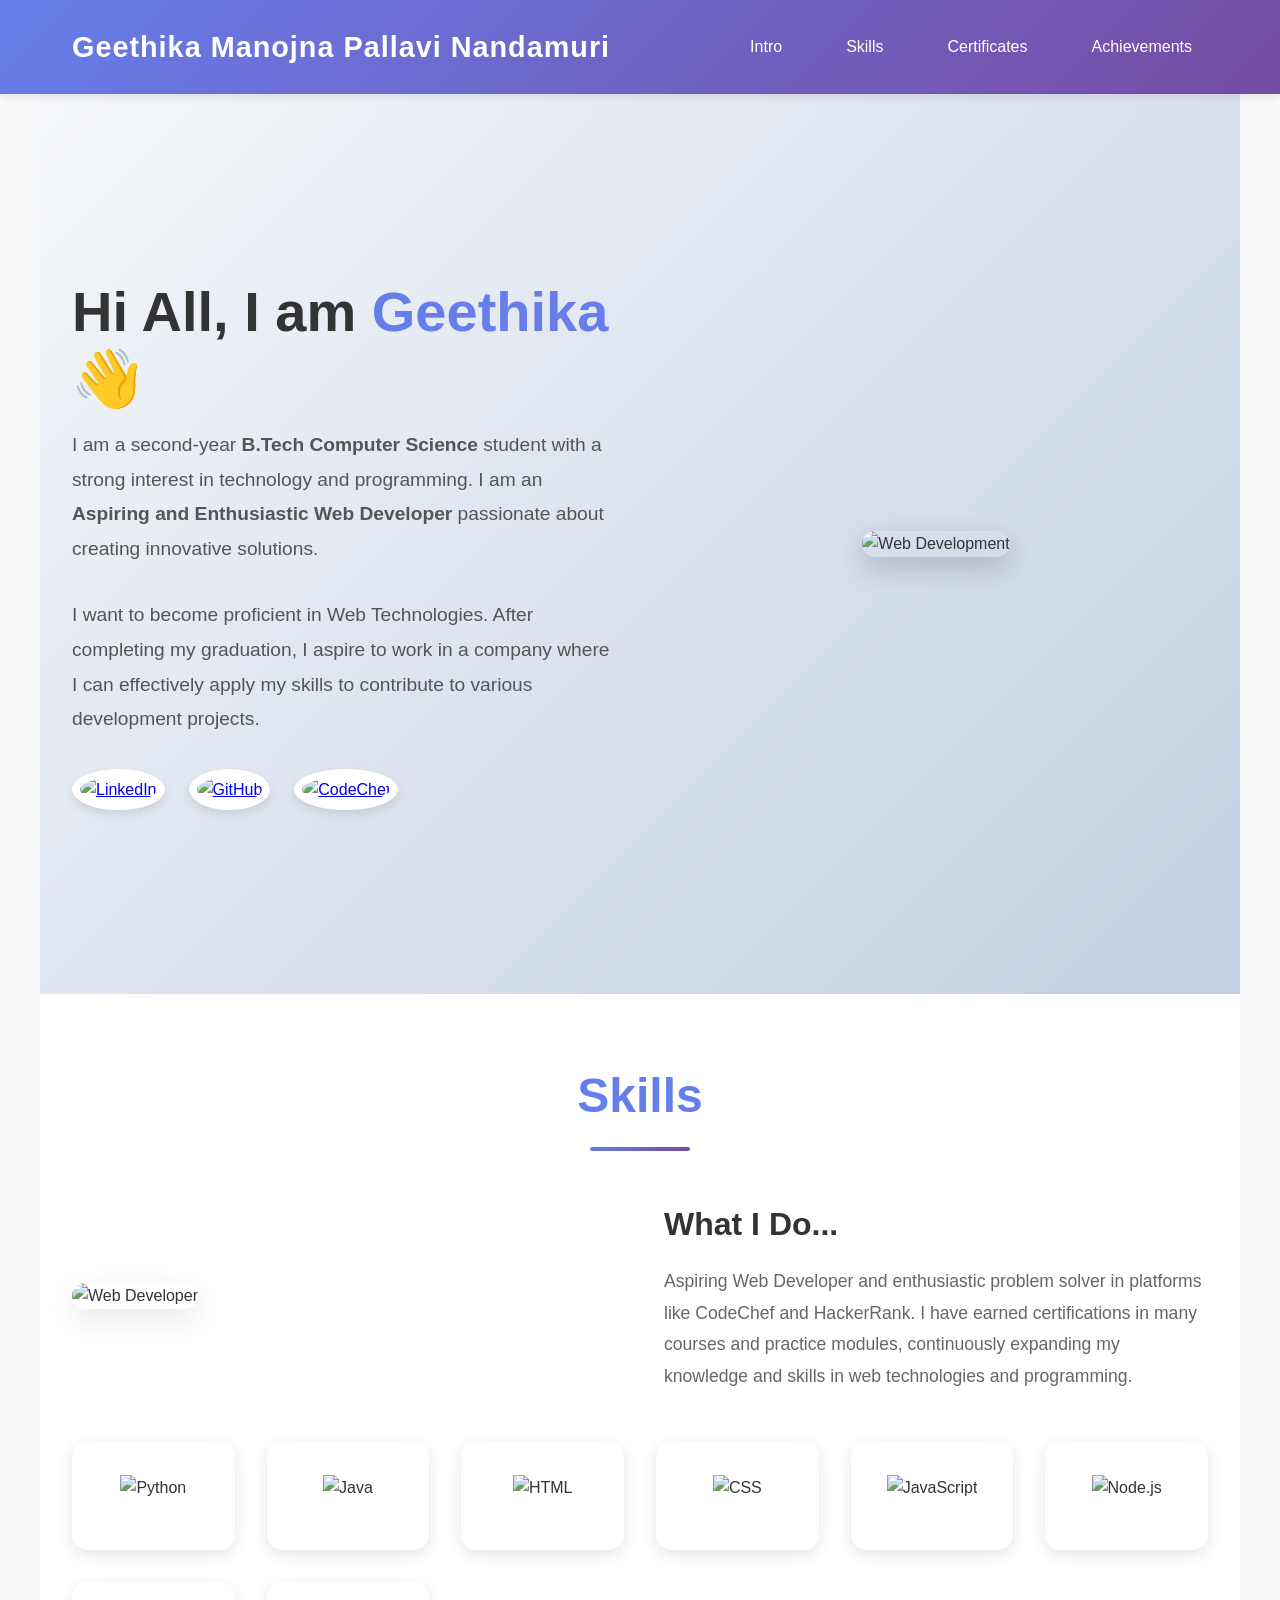
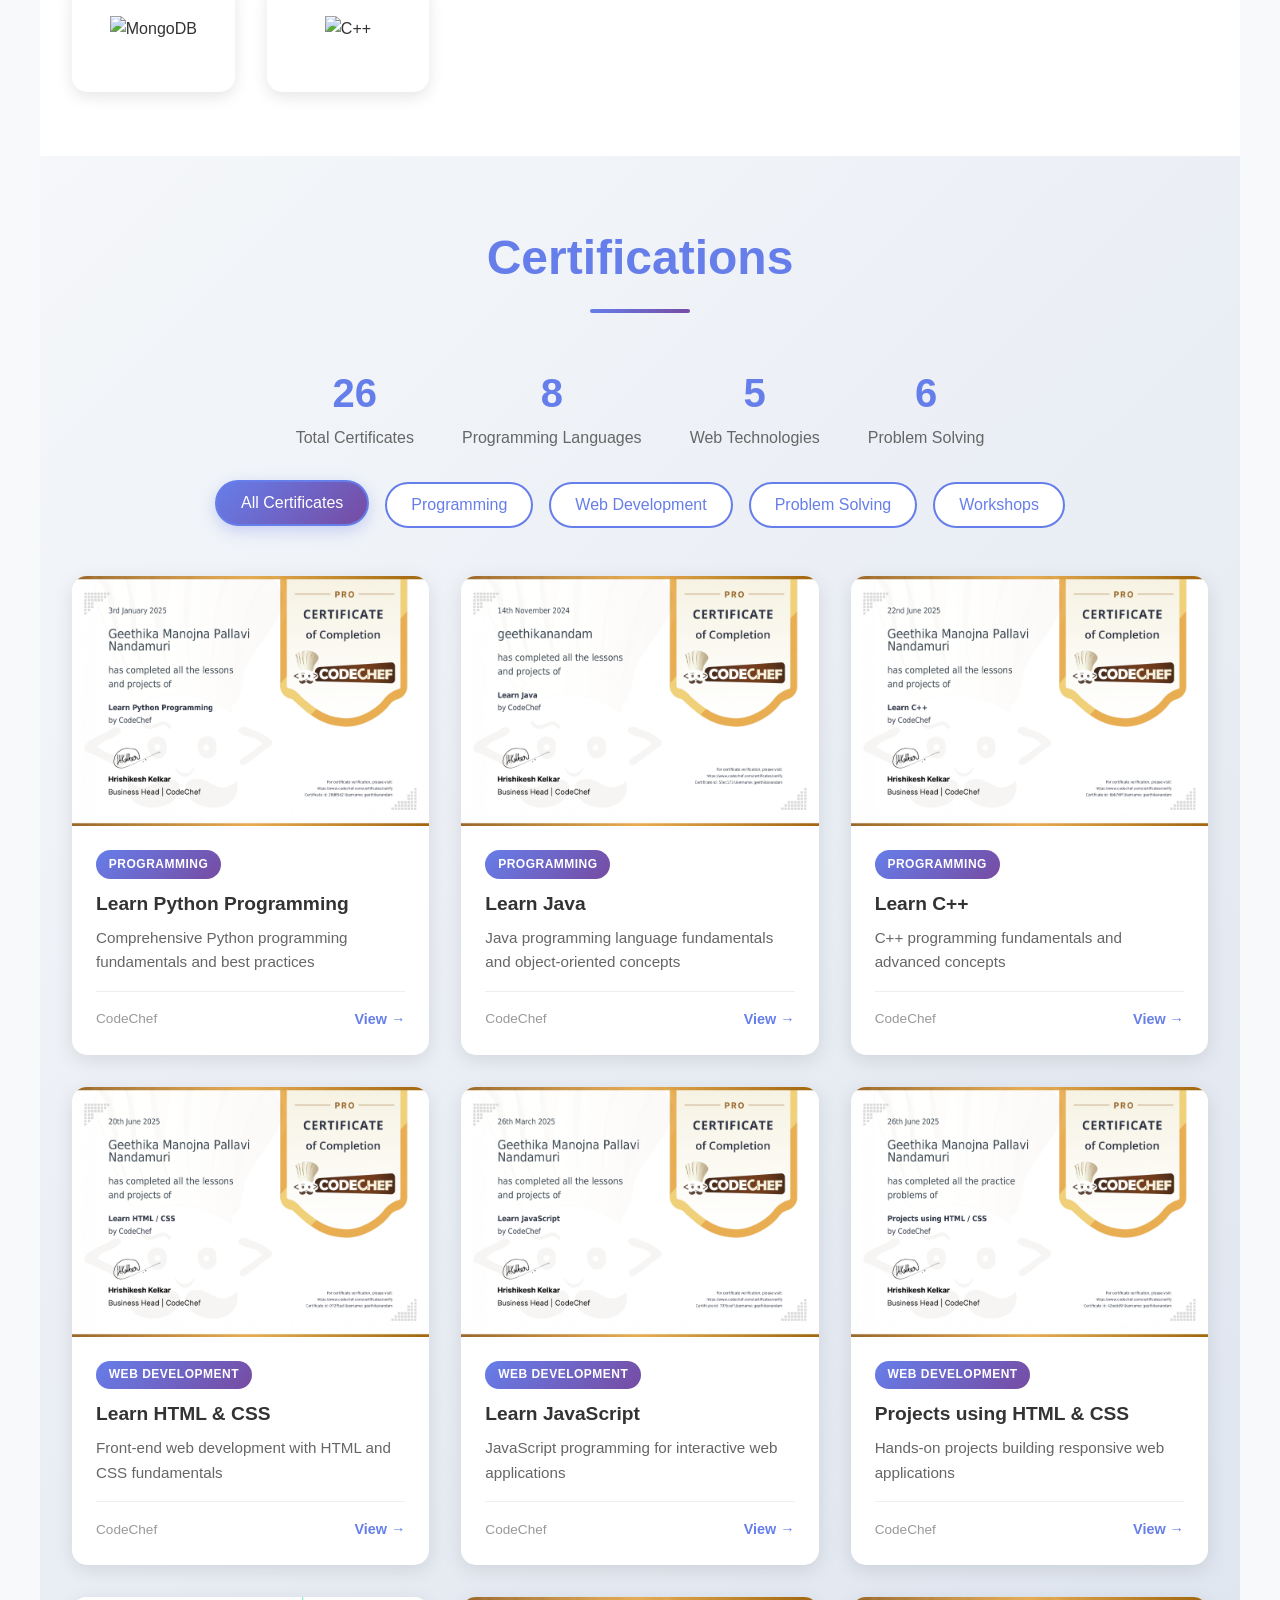
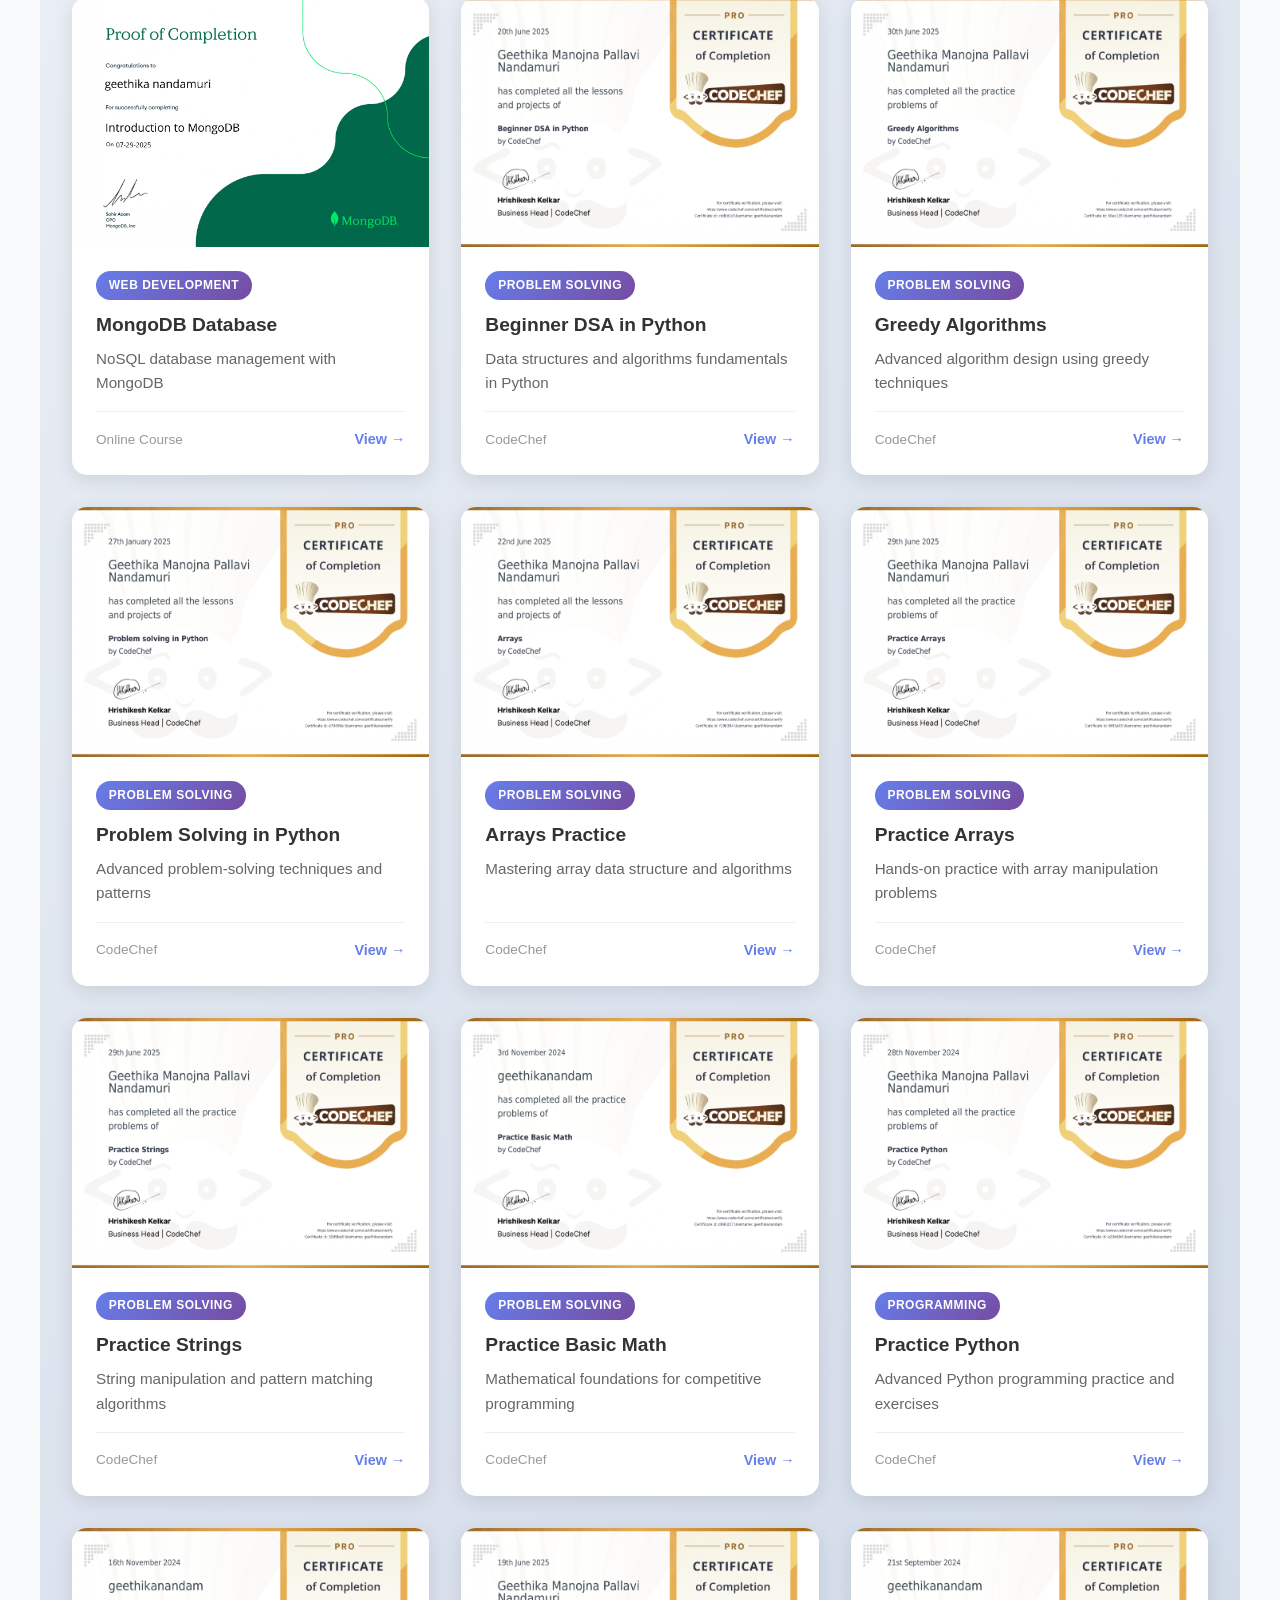
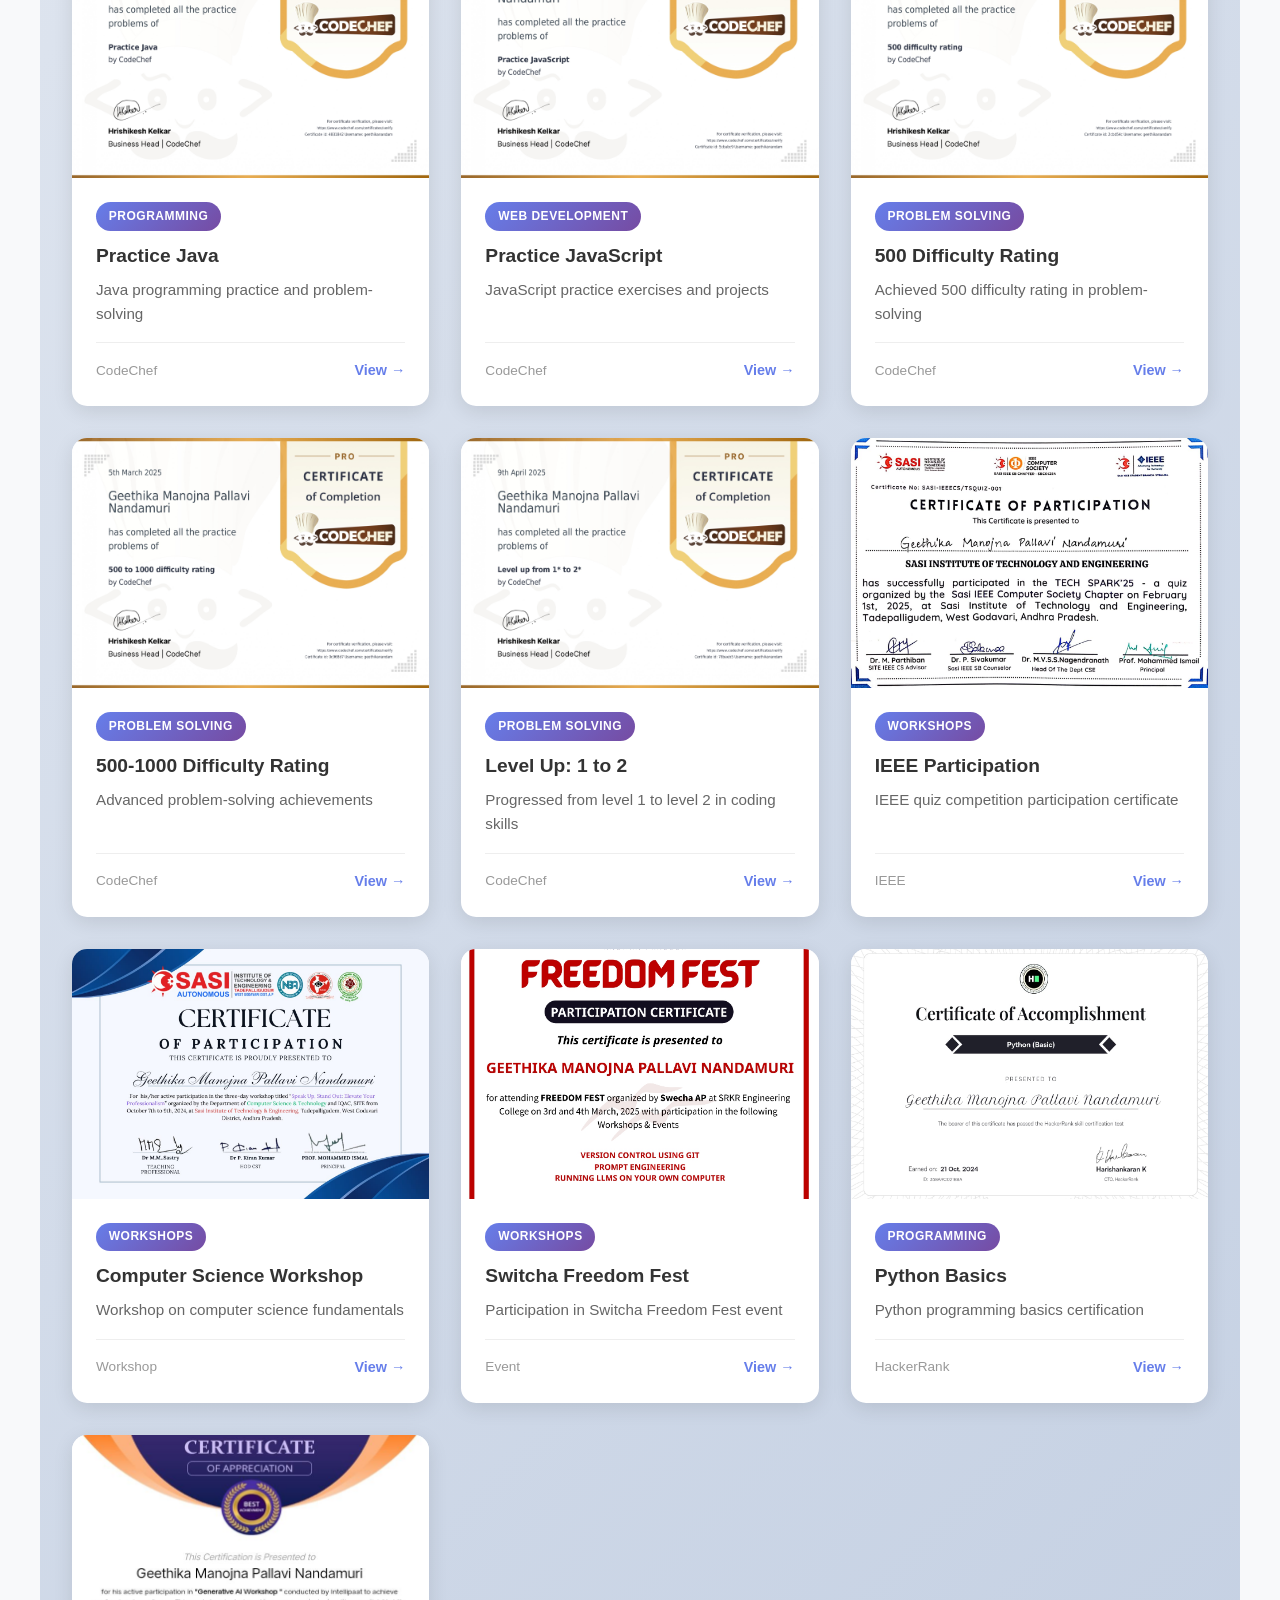
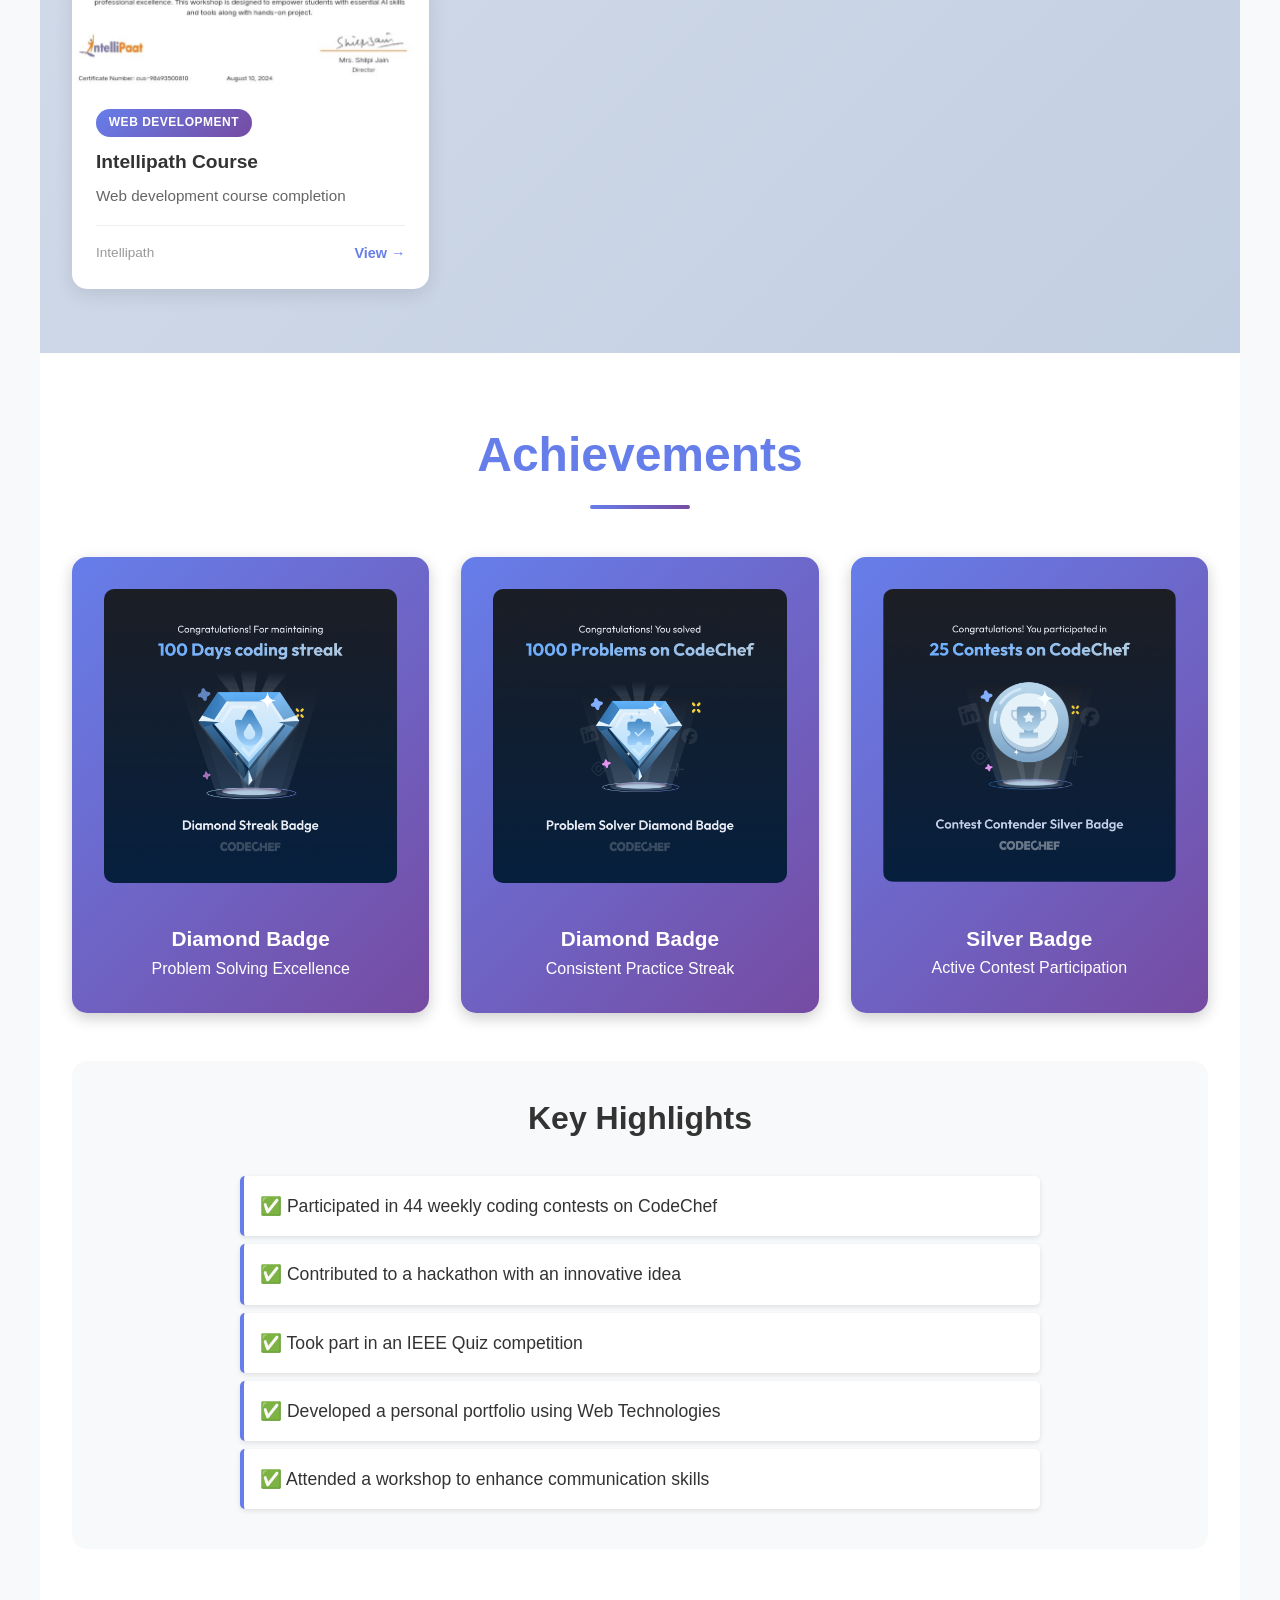
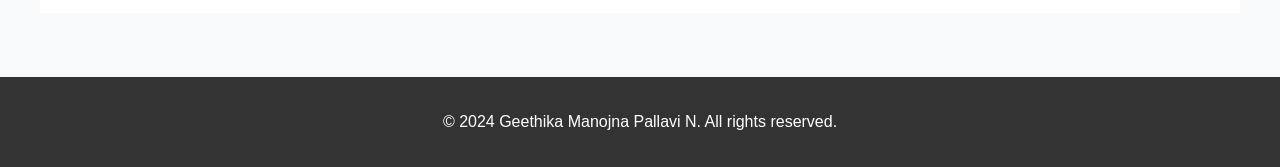
==== commit 93071194: "Rename homepage to index.html" ====
--- a/index.html
+++ b/index.html
@@ -1,178 +1,1528 @@
-<html>
-    <head>
-        <title>Portfolio</title>
-        <style>
-            .menu {
-            padding-left: 700px;
-            padding-bottom: 10px;
-        }
-        .menu a {
-            color: black;
-            text-decoration:none;
-            padding: 20px;
-        }
-        </style>
-    </head>
-    <body>
-        <h1 style="font-family:Cambria, Cochin, Georgia, Times, 'Times New Roman', serif; padding-top: 50px;">Geethika Manojna Pallavi N
-
-            <nav class="menu" style="float:right; margin-right: 100px;">
-                <a href="#intro">Intro</a>
-                <a href="#skills">Skills</a>
-                <a href="#certificates">Certificates</a>
-                <a href="#achievements">Achievements</a>
-                
-            </nav>
-            
-        </h1>       
-        <br><br><br>
-        <section id ="intro" style="padding-top: 50px;">
-            <h1 style="font-family:cursive;">Hi All, I am Geethika 
-
-                <img src="https://www.sureteam.co.uk/wp-content/uploads/2019/06/New_healthy_working_system.jpeg" style="float: right; margin-left:10px; width: 700px; height: 450px; border-radius: 30%;">
-                <img style="width: 60px;" src="https://encrypted-tbn0.gstatic.com/images?q=tbn:ANd9GcR1bauAk0TRFOJWWjKliZaiPsLCjX97eKktOQ&s">
-                
-            </h1>
-            <p style="font-size: 35px; font-style: oblique;">I am a second-year B.Tech Computer Science student with a strong interest in technology and programming.<br> I am a Aspiring and Enthusiastic Web developer
-            <br>I want to become proficient in Web Technologies. After
-            completing my graduation, I aspire to work in a
-            company where I can effectively apply my skills to
-            contribute to various development projects.
-            </p>
-            <table>
-                <tr>
-                    <td>
-                        <a href="https://www.linkedin.com/in/geethika-manojna-pallavi-nandamuri-a57b402a2/"><img src="https://static.vecteezy.com/system/resources/previews/018/930/480/non_2x/linkedin-logo-linkedin-icon-transparent-free-png.png" style="width: 50px;"></a>
-                    </td>
-
-                    <td>
-                        <a href="https://github.com/geethika-nandamuri">
-                            <img src="https://cdn-icons-png.flaticon.com/512/25/25231.png" style="width: 30px; padding-left: 15px; " >
-                
-                        </a>
-                    </td>
-
-                    <td>
-                        <a href="https://www.codechef.com/users/geethikanandam">
-                            <img src="https://images.crunchbase.com/image/upload/c_pad,f_auto,q_auto:eco,dpr_1/zruiknbedz8yqafxbazb" style="width: 35px; padding-left: 25px;">
-                        </a>
-                    </td>
-                </tr>
-            </table>
-        </section>
-        <section id="skills" style="padding-top: 220px;">
-            <h2 style="font-size: 100px; align-content: center; font-style: italic; padding-left: 650px;">Skills</h2>
-            <img src="https://images.unsplash.com/photo-1484417894907-623942c8ee29?fm=jpg&q=60&w=3000&ixlib=rb-4.0.3&ixid=M3wxMjA3fDB8MHxzZWFyY2h8Nnx8d2ViJTIwZGV2ZWxvcGVyfGVufDB8fDB8fHww" style="width: 550px; margin-right: 250px; float: left; border-radius: 10%;">
-
-            <p>
-                <h1>What I Do...</h1>
-            </p>
-            <p style="font-family:monospace; font-size: 20PX;">ASPIRING WEB DEVELOPER AND ENTHUSIASTIC PROBLEM SOLVER IN PLATFORMS LIKE CODECHEF, HACKERRANK
-                AND GOT CERTIFICATIONS IN MANY COURSES AND PRCTICE MODULES
-            </p>
-            <table>
-                <tr>
-                    <td>
-                        <img src="https://encrypted-tbn0.gstatic.com/images?q=tbn:ANd9GcQYZqZkpMyiN2uSuT7GAf6JSkJ44YsZqoQHdw&s" style="width: 150px;">
-
-                    </td>
-
-                    <td>
-                        <img src="https://cdn.iconscout.com/icon/free/png-256/free-java-logo-icon-download-in-svg-png-gif-file-formats--wordmark-programming-language-pack-logos-icons-1174953.png?f=webp&w=256" style="width: 120px; height: 100px;">
-                    </td>
-
-                    <td>
-                        <img src="https://grafxflow.co.uk/storage/app/uploads/public/5ac/be6/276/thumb_764_566_0_0_0_auto.png" style="width: 120px; height: 100px; padding-left: 20px;">
-                    </td>
-
-
-                    <td>
-                        <img src="https://upload.wikimedia.org/wikipedia/commons/d/d5/CSS3_logo_and_wordmark.svg" style="width: 120px; height: 100px; padding-left: 20px;">
-                    </td>
-                </tr>
-                <tr >
-                    <td>
-                        <img src="https://img.icons8.com/?size=512&id=40670&format=png" style="width: 120px; height: 100px; padding-left: 20px;">
-                    </td>
-
-                    <td>
-                        <img src="https://encrypted-tbn0.gstatic.com/images?q=tbn:ANd9GcT8cl5rtqfvfbXqVktysiF-aR_TwZoeuYZwFg&s" style="width: 140px; height: 120px; padding-left: 5px;">
-                    </td>
-                    <td>
-                        <img src="https://cdn.iconscout.com/icon/free/png-256/free-mongodb-3-1175138.png" style="width: 120px; height: 100px; padding-left: 20px;">
-                    </td>
-                    <td>
-                        <img src="https://upload.wikimedia.org/wikipedia/commons/thumb/1/18/ISO_C%2B%2B_Logo.svg/1200px-ISO_C%2B%2B_Logo.svg.png" style="width: 100px; height: 90px; padding-left: 35px;">
-                    </td>
-                </tr>
-                
-            </table>
-        </section>
-
-
-        <section id="certificates" style="padding-top: 270px;">
-
-            <h2 style="font-size: 100px; align-content: center; font-style: italic; padding-left: 550px;">Certifiications</h2>
-            
-            <img src="Certificates/geethikanandam-500 difficulty rating_page-0001.jpg" style="height: 500px; padding-left: 100px;">
-            <img src="Certificates/geethikanandam-500 to 1000 difficulty rating_page-0001.jpg" style="height: 500px; padding-left: 100px;">
-            <br>
-            <img src="Certificates/geethikanandam-Arrays_page-0001.jpg" style="height: 500px; padding-left: 100px;">
-            <img src="Certificates/geethikanandam-Beginner DSA in Python_page-0001.jpg" style="height: 500px; padding-left: 100px;">
-            <br>
-            <img src="Certificates/geethikanandam-Greedy Algorithms_page-0001.jpg" style="height: 500px; padding-left: 100px;">
-            <img src="Certificates/geethikanandam-Learn C++_page-0001.jpg" style="height: 500px; padding-left: 100px;">
-            <br>
-            <img src="Certificates/geethikanandam-Learn HTML _ CSS_page-0001.jpg" style="height: 500px; padding-left: 100px;">
-            <img src="Certificates/geethikanandam-Learn Java_page-0001.jpg" style="height: 500px; padding-left: 100px;">
-            <br>
-            <img src="Certificates/geethikanandam-Learn JavaScript_page-0001.jpg" style="height: 500px; padding-left: 100px;">
-            <img src="Certificates/geethikanandam-Learn Python Programming_page-0001.jpg" style="height: 500px; padding-left: 100px;">
-            <br>
-             <img src="Certificates/geethikanandam-Level up from 1_ to 2__page-0001.jpg" style="height: 500px; padding-left: 100px;">
-            <img src="Certificates/geethikanandam-Practice Arrays_page-0001.jpg" style="height: 500px; padding-left: 100px;">
-            <br>
-            <img src="Certificates/geethikanandam-Practice Basic Math_page-0001.jpg" style="height: 500px; padding-left: 100px;">
-            <img src="Certificates/geethikanandam-Practice Java_page-0001.jpg" style="height: 500px; padding-left: 100px;">
-            <br>
-            <img src="Certificates/geethikanandam-Practice JavaScript_page-0001.jpg" style="height: 500px; padding-left: 100px;">
-            <img src="Certificates/geethikanandam-Practice Python_page-0001.jpg" style="height: 500px; padding-left: 100px;">
-            <br>
-            <img src="Certificates/geethikanandam-Practice Strings_page-0001.jpg" style="height: 500px; padding-left: 100px;">
-            <img src="Certificates/geethikanandam-Problem solving in Python_page-0001.jpg" style="height: 500px; padding-left: 100px;">
-            <br>
-            <img src="Certificates/geethikanandam-Projects using HTML _ CSS_page-0001.jpg" style="height: 500px; padding-left: 100px;">
-            
-            <img src="Certificates/IEEE.jpg"style="height: 500px; padding-left: 100px;">
-            <br>
-            <img src="Certificates/python_basics HR.jpg" style="height: 500px; padding-left: 100px; width: 740px;">
-            
-            <img src="Certificates/Workshop_CS.jpg"style="height: 500px; padding-left: 90px; width: 730px;">
-            <br>
-            <img src="Certificates/intellipath.jpg" style="height: 500px; padding-left: 100px; width: 740px;">
-            <img src="Certificates/Mongo DB certificate_page-0001.jpg" style="height: 500px; padding-left: 85px; width: 740px;">
-            <br>
-            <img src="Certificates/swtcha freedon fest certificate_page-0001.jpg" style="height: 500px; padding-left: 100px; width: 740px;">
-
-        </section>
-
-
-        <section id="achievements" style="padding-top: 270px;">
-            <h2 style="font-size: 100px; align-content: center; font-style: italic; padding-left: 550px;">Achievements</h2>
-            <img src="Certificates/CodeChefBadge (5).png" style="height: 500px; width: 640px;padding-left: 50px;">
-            <img src="Certificates/CodeChefBadge (6).png" style="height: 500px; width: 640px; padding-left: 300px;">
-            <h2 style="padding-left: 270px;">Earned Diamond Badges on CodeChef for problem-solving and streaks, demonstrating consistent practice</h2>
-            <img src="Certificates/CodeChefBadge (7).png" style="height: 500px; width: 640px;padding-left: 50px;">
-            <h2 style="padding-left: 390px;">Achieved a Silver Badge on CodeChef for active participation in coding contests</h2>
-            
-            <br><br>
-
-            <h1 style="padding-left: 270px;">>Participated in 44 weekly coding contests on CodeChef.</h1>
-            <h1 style="padding-left: 270px;">>Contributed to a hackathon with an innovative idea.</h1>
-            <h1 style="padding-left: 270px;">>Took part in an IEEE Quiz competition.</h1>
-            <h1 style="padding-left: 270px;">>Developed a personal portfolio using Web Technologies.</h1>
-            <h1 style="padding-left: 270px;">>Attended a workshop to enhance communication skills.</h1>
-            
-        </section>
-    </body>
-</html>
+<!DOCTYPE html>
+<html lang="en">
+<head>
+    <meta charset="UTF-8">
+    <meta name="viewport" content="width=device-width, initial-scale=1.0">
+    <meta name="description" content="Geethika Manojna Pallavi N - Portfolio | Aspiring Web Developer | B.Tech Computer Science Student">
+    <title>Geethika Manojna Pallavi N - Portfolio</title>
+    <style>
+        * {
+            margin: 0;
+            padding: 0;
+            box-sizing: border-box;
+        }
+
+        html {
+            scroll-behavior: smooth;
+        }
+
+        body {
+            font-family: 'Segoe UI', Tahoma, Geneva, Verdana, sans-serif;
+            line-height: 1.6;
+            color: #333;
+            background-color: #f8f9fa;
+        }
+
+        /* Navigation */
+        header {
+            background: linear-gradient(135deg, #667eea 0%, #764ba2 100%);
+            color: white;
+            padding: 1.5rem 0;
+            position: sticky;
+            top: 0;
+            z-index: 1000;
+            box-shadow: 0 2px 10px rgba(0,0,0,0.1);
+        }
+
+        nav {
+            max-width: 1200px;
+            margin: 0 auto;
+            display: flex;
+            justify-content: space-between;
+            align-items: center;
+            padding: 0 2rem;
+        }
+
+        .logo {
+            font-size: 1.8rem;
+            font-weight: bold;
+            letter-spacing: 1px;
+        }
+
+        .menu {
+            display: flex;
+            gap: 2rem;
+            list-style: none;
+        }
+
+        .menu a {
+            color: white;
+            text-decoration: none;
+            font-weight: 500;
+            transition: all 0.3s ease;
+            padding: 0.5rem 1rem;
+            border-radius: 5px;
+        }
+
+        .menu a:hover {
+            background-color: rgba(255,255,255,0.2);
+            transform: translateY(-2px);
+        }
+
+        /* Sections */
+        section {
+            max-width: 1200px;
+            margin: 0 auto;
+            padding: 4rem 2rem;
+        }
+
+        .section-title {
+            font-size: 3rem;
+            text-align: center;
+            margin-bottom: 3rem;
+            color: #667eea;
+            position: relative;
+            padding-bottom: 1rem;
+        }
+
+        .section-title::after {
+            content: '';
+            position: absolute;
+            bottom: 0;
+            left: 50%;
+            transform: translateX(-50%);
+            width: 100px;
+            height: 4px;
+            background: linear-gradient(135deg, #667eea 0%, #764ba2 100%);
+            border-radius: 2px;
+        }
+
+        /* Intro Section */
+        #intro {
+            background: linear-gradient(135deg, #f5f7fa 0%, #c3cfe2 100%);
+            min-height: 100vh;
+            display: flex;
+            align-items: center;
+            padding: 6rem 2rem;
+        }
+
+        .intro-container {
+            display: grid;
+            grid-template-columns: 1fr 1fr;
+            gap: 3rem;
+            align-items: center;
+        }
+
+        .intro-text h1 {
+            font-size: 3.5rem;
+            margin-bottom: 1rem;
+            color: #333;
+            line-height: 1.2;
+        }
+
+        .intro-text .highlight {
+            color: #667eea;
+            font-weight: bold;
+        }
+
+        .intro-text p {
+            font-size: 1.2rem;
+            margin-bottom: 2rem;
+            color: #555;
+            line-height: 1.8;
+        }
+
+        .intro-image {
+            text-align: center;
+        }
+
+        .intro-image img {
+            width: 100%;
+            max-width: 500px;
+            height: auto;
+            border-radius: 20px;
+            box-shadow: 0 10px 30px rgba(0,0,0,0.2);
+        }
+
+        .social-links {
+            display: flex;
+            gap: 1.5rem;
+            margin-top: 2rem;
+        }
+
+        .social-links a {
+            display: inline-block;
+            transition: transform 0.3s ease;
+        }
+
+        .social-links a:hover {
+            transform: translateY(-5px) scale(1.1);
+        }
+
+        .social-links img {
+            width: 50px;
+            height: 50px;
+            border-radius: 50%;
+            background: white;
+            padding: 8px;
+            box-shadow: 0 4px 10px rgba(0,0,0,0.1);
+        }
+
+        /* Skills Section */
+        #skills {
+            background: white;
+        }
+
+        .skills-grid {
+            display: grid;
+            grid-template-columns: repeat(auto-fit, minmax(150px, 1fr));
+            gap: 2rem;
+            margin-top: 3rem;
+        }
+
+        .skill-card {
+            background: white;
+            padding: 2rem;
+            border-radius: 15px;
+            text-align: center;
+            box-shadow: 0 5px 15px rgba(0,0,0,0.1);
+            transition: all 0.3s ease;
+            border: 2px solid transparent;
+        }
+
+        .skill-card:hover {
+            transform: translateY(-10px);
+            box-shadow: 0 10px 30px rgba(102, 126, 234, 0.3);
+            border-color: #667eea;
+        }
+
+        .skill-card img {
+            width: 100px;
+            height: 100px;
+            object-fit: contain;
+            margin-bottom: 1rem;
+        }
+
+        .skills-content {
+            display: grid;
+            grid-template-columns: 1fr 1fr;
+            gap: 3rem;
+            align-items: center;
+            margin-bottom: 3rem;
+        }
+
+        .skills-image img {
+            width: 100%;
+            border-radius: 15px;
+            box-shadow: 0 10px 30px rgba(0,0,0,0.1);
+        }
+
+        .skills-text h2 {
+            font-size: 2rem;
+            margin-bottom: 1rem;
+            color: #333;
+        }
+
+        .skills-text p {
+            font-size: 1.1rem;
+            color: #666;
+            line-height: 1.8;
+        }
+
+        /* Certificates Section */
+        #certificates {
+            background: linear-gradient(135deg, #f5f7fa 0%, #c3cfe2 100%);
+        }
+
+        .certificates-header {
+            text-align: center;
+            margin-bottom: 3rem;
+        }
+
+        .certificates-stats {
+            display: flex;
+            justify-content: center;
+            gap: 3rem;
+            margin-bottom: 2rem;
+            flex-wrap: wrap;
+        }
+
+        .stat-item {
+            text-align: center;
+        }
+
+        .stat-number {
+            font-size: 2.5rem;
+            font-weight: bold;
+            color: #667eea;
+            display: block;
+        }
+
+        .stat-label {
+            font-size: 1rem;
+            color: #666;
+            margin-top: 0.5rem;
+        }
+
+        .category-filters {
+            display: flex;
+            justify-content: center;
+            gap: 1rem;
+            margin-bottom: 3rem;
+            flex-wrap: wrap;
+        }
+
+        .filter-btn {
+            padding: 0.75rem 1.5rem;
+            background: white;
+            border: 2px solid #667eea;
+            color: #667eea;
+            border-radius: 25px;
+            cursor: pointer;
+            font-weight: 500;
+            transition: all 0.3s ease;
+            font-size: 1rem;
+        }
+
+        .filter-btn:hover,
+        .filter-btn.active {
+            background: linear-gradient(135deg, #667eea 0%, #764ba2 100%);
+            color: white;
+            transform: translateY(-2px);
+            box-shadow: 0 5px 15px rgba(102, 126, 234, 0.3);
+        }
+
+        .certificates-grid {
+            display: grid;
+            grid-template-columns: repeat(auto-fill, minmax(320px, 1fr));
+            gap: 2rem;
+            margin-top: 2rem;
+        }
+
+        .certificate-card {
+            background: white;
+            border-radius: 15px;
+            overflow: hidden;
+            box-shadow: 0 5px 20px rgba(0,0,0,0.1);
+            transition: all 0.3s ease;
+            cursor: pointer;
+            display: flex;
+            flex-direction: column;
+        }
+
+        .certificate-card:hover {
+            transform: translateY(-10px);
+            box-shadow: 0 15px 40px rgba(102, 126, 234, 0.3);
+        }
+
+        .certificate-image-container {
+            position: relative;
+            width: 100%;
+            height: 250px;
+            overflow: hidden;
+            background: #f8f9fa;
+        }
+
+        .certificate-image-container img {
+            width: 100%;
+            height: 100%;
+            object-fit: cover;
+            transition: transform 0.3s ease;
+        }
+
+        .certificate-card:hover .certificate-image-container img {
+            transform: scale(1.1);
+        }
+
+        .certificate-overlay {
+            position: absolute;
+            top: 0;
+            left: 0;
+            right: 0;
+            bottom: 0;
+            background: linear-gradient(to bottom, transparent, rgba(102, 126, 234, 0.8));
+            opacity: 0;
+            transition: opacity 0.3s ease;
+            display: flex;
+            align-items: center;
+            justify-content: center;
+        }
+
+        .certificate-card:hover .certificate-overlay {
+            opacity: 1;
+        }
+
+        .view-certificate {
+            color: white;
+            font-size: 1.2rem;
+            font-weight: bold;
+            text-transform: uppercase;
+            letter-spacing: 1px;
+        }
+
+        .certificate-info {
+            padding: 1.5rem;
+            flex-grow: 1;
+            display: flex;
+            flex-direction: column;
+        }
+
+        .certificate-category {
+            display: inline-block;
+            padding: 0.3rem 0.8rem;
+            background: linear-gradient(135deg, #667eea 0%, #764ba2 100%);
+            color: white;
+            border-radius: 15px;
+            font-size: 0.75rem;
+            font-weight: 600;
+            text-transform: uppercase;
+            letter-spacing: 0.5px;
+            margin-bottom: 0.75rem;
+            width: fit-content;
+        }
+
+        .certificate-title {
+            font-size: 1.2rem;
+            font-weight: 600;
+            color: #333;
+            margin-bottom: 0.5rem;
+            line-height: 1.4;
+        }
+
+        .certificate-description {
+            font-size: 0.95rem;
+            color: #666;
+            line-height: 1.6;
+            margin-bottom: 1rem;
+            flex-grow: 1;
+        }
+
+        .certificate-footer {
+            display: flex;
+            align-items: center;
+            justify-content: space-between;
+            padding-top: 1rem;
+            border-top: 1px solid #eee;
+        }
+
+        .certificate-platform {
+            font-size: 0.85rem;
+            color: #999;
+            font-weight: 500;
+        }
+
+        .view-btn {
+            color: #667eea;
+            font-weight: 600;
+            font-size: 0.9rem;
+            text-decoration: none;
+            transition: all 0.3s ease;
+        }
+
+        .view-btn:hover {
+            color: #764ba2;
+            transform: translateX(5px);
+        }
+
+        /* Modal Lightbox */
+        .certificate-modal {
+            display: none;
+            position: fixed;
+            z-index: 2000;
+            left: 0;
+            top: 0;
+            width: 100%;
+            height: 100%;
+            background-color: rgba(0,0,0,0.9);
+            animation: fadeIn 0.3s ease;
+        }
+
+        .certificate-modal.active {
+            display: flex;
+            align-items: center;
+            justify-content: center;
+        }
+
+        .modal-content {
+            position: relative;
+            max-width: 90%;
+            max-height: 90vh;
+            background: white;
+            border-radius: 10px;
+            padding: 2rem;
+            animation: zoomIn 0.3s ease;
+        }
+
+        .modal-content img {
+            max-width: 100%;
+            max-height: 80vh;
+            border-radius: 10px;
+            display: block;
+        }
+
+        .modal-close {
+            position: absolute;
+            top: -40px;
+            right: 0;
+            color: white;
+            font-size: 2.5rem;
+            font-weight: bold;
+            cursor: pointer;
+            transition: transform 0.3s ease;
+        }
+
+        .modal-close:hover {
+            transform: rotate(90deg);
+        }
+
+        .modal-nav {
+            position: absolute;
+            top: 50%;
+            transform: translateY(-50%);
+            background: rgba(255,255,255,0.9);
+            border: none;
+            width: 50px;
+            height: 50px;
+            border-radius: 50%;
+            font-size: 1.5rem;
+            cursor: pointer;
+            display: flex;
+            align-items: center;
+            justify-content: center;
+            transition: all 0.3s ease;
+            color: #667eea;
+        }
+
+        .modal-nav:hover {
+            background: white;
+            transform: translateY(-50%) scale(1.1);
+        }
+
+        .modal-prev {
+            left: -70px;
+        }
+
+        .modal-next {
+            right: -70px;
+        }
+
+        @keyframes fadeIn {
+            from { opacity: 0; }
+            to { opacity: 1; }
+        }
+
+        @keyframes zoomIn {
+            from { transform: scale(0.8); opacity: 0; }
+            to { transform: scale(1); opacity: 1; }
+        }
+
+        .no-results {
+            text-align: center;
+            padding: 3rem;
+            color: #999;
+            font-size: 1.2rem;
+            display: none;
+        }
+
+        .no-results.show {
+            display: block;
+        }
+
+        /* Achievements Section */
+        #achievements {
+            background: white;
+        }
+
+        .achievements-container {
+            display: grid;
+            grid-template-columns: repeat(auto-fit, minmax(300px, 1fr));
+            gap: 2rem;
+            margin-bottom: 3rem;
+        }
+
+        .achievement-card {
+            background: linear-gradient(135deg, #667eea 0%, #764ba2 100%);
+            color: white;
+            padding: 2rem;
+            border-radius: 15px;
+            text-align: center;
+            box-shadow: 0 5px 15px rgba(0,0,0,0.2);
+            transition: all 0.3s ease;
+        }
+
+        .achievement-card:hover {
+            transform: translateY(-10px);
+            box-shadow: 0 10px 30px rgba(102, 126, 234, 0.4);
+        }
+
+        .achievement-card img {
+            width: 100%;
+            max-width: 300px;
+            height: auto;
+            margin-bottom: 1rem;
+            border-radius: 10px;
+        }
+
+        .achievement-card h3 {
+            font-size: 1.3rem;
+            margin-top: 1rem;
+        }
+
+        .achievements-list {
+            background: #f8f9fa;
+            padding: 2rem;
+            border-radius: 15px;
+            margin-top: 3rem;
+        }
+
+        .achievements-list h2 {
+            font-size: 2rem;
+            margin-bottom: 2rem;
+            color: #333;
+            text-align: center;
+        }
+
+        .achievements-list ul {
+            list-style: none;
+            max-width: 800px;
+            margin: 0 auto;
+        }
+
+        .achievements-list li {
+            padding: 1rem;
+            margin: 0.5rem 0;
+            background: white;
+            border-left: 4px solid #667eea;
+            border-radius: 5px;
+            font-size: 1.1rem;
+            box-shadow: 0 2px 5px rgba(0,0,0,0.1);
+            transition: all 0.3s ease;
+        }
+
+        .achievements-list li:hover {
+            transform: translateX(10px);
+            box-shadow: 0 5px 15px rgba(0,0,0,0.2);
+        }
+
+        /* Footer */
+        footer {
+            background: #333;
+            color: white;
+            text-align: center;
+            padding: 2rem;
+            margin-top: 4rem;
+        }
+
+        /* Responsive Design */
+        @media (max-width: 768px) {
+            .menu {
+                flex-direction: column;
+                gap: 0.5rem;
+            }
+
+            nav {
+                flex-direction: column;
+                gap: 1rem;
+            }
+
+            .intro-container,
+            .skills-content {
+                grid-template-columns: 1fr;
+            }
+
+            .intro-text h1 {
+                font-size: 2.5rem;
+            }
+
+            .section-title {
+                font-size: 2rem;
+            }
+
+            .certificates-grid {
+                grid-template-columns: 1fr;
+            }
+
+            .certificates-stats {
+                gap: 1.5rem;
+            }
+
+            .stat-number {
+                font-size: 2rem;
+            }
+
+            .category-filters {
+                gap: 0.5rem;
+            }
+
+            .filter-btn {
+                padding: 0.5rem 1rem;
+                font-size: 0.9rem;
+            }
+
+            .modal-nav {
+                display: none;
+            }
+
+            .modal-close {
+                top: 10px;
+                right: 10px;
+                color: #333;
+            }
+
+            .modal-content {
+                padding: 1rem;
+                max-width: 95%;
+            }
+
+            .achievements-container {
+                grid-template-columns: 1fr;
+            }
+
+            .skills-grid {
+                grid-template-columns: repeat(auto-fit, minmax(100px, 1fr));
+            }
+        }
+
+        /* Scroll to top button */
+        .scroll-top {
+            position: fixed;
+            bottom: 30px;
+            right: 30px;
+            background: linear-gradient(135deg, #667eea 0%, #764ba2 100%);
+            color: white;
+            width: 50px;
+            height: 50px;
+            border-radius: 50%;
+            display: flex;
+            align-items: center;
+            justify-content: center;
+            cursor: pointer;
+            box-shadow: 0 5px 15px rgba(0,0,0,0.3);
+            transition: all 0.3s ease;
+            opacity: 0;
+            visibility: hidden;
+        }
+
+        .scroll-top.show {
+            opacity: 1;
+            visibility: visible;
+        }
+
+        .scroll-top:hover {
+            transform: translateY(-5px);
+            box-shadow: 0 8px 20px rgba(0,0,0,0.4);
+        }
+    </style>
+</head>
+<body>
+    <header>
+        <nav>
+            <div class="logo">Geethika Manojna Pallavi Nandamuri</div>
+            <ul class="menu">
+                <li><a href="#intro">Intro</a></li>
+                <li><a href="#skills">Skills</a></li>
+                <li><a href="#certificates">Certificates</a></li>
+                <li><a href="#achievements">Achievements</a></li>
+            </ul>
+        </nav>
+    </header>
+
+    <section id="intro">
+        <div class="intro-container">
+            <div class="intro-text">
+                <h1>Hi All, I am <span class="highlight">Geethika</span> 👋</h1>
+                <p>I am a second-year <strong>B.Tech Computer Science</strong> student with a strong interest in technology and programming. I am an <strong>Aspiring and Enthusiastic Web Developer</strong> passionate about creating innovative solutions.</p>
+                <p>I want to become proficient in Web Technologies. After completing my graduation, I aspire to work in a company where I can effectively apply my skills to contribute to various development projects.</p>
+                <div class="social-links">
+                    <a href="https://www.linkedin.com/in/geethika-manojna-pallavi-nandamuri-a57b402a2/" target="_blank" aria-label="LinkedIn">
+                        <img src="https://static.vecteezy.com/system/resources/previews/018/930/480/non_2x/linkedin-logo-linkedin-icon-transparent-free-png.png" alt="LinkedIn">
+                    </a>
+                    <a href="https://github.com/geethika-nandamuri" target="_blank" aria-label="GitHub">
+                        <img src="https://cdn-icons-png.flaticon.com/512/25/25231.png" alt="GitHub">
+                    </a>
+                    <a href="https://www.codechef.com/users/geethikanandam" target="_blank" aria-label="CodeChef">
+                        <img src="https://images.crunchbase.com/image/upload/c_pad,f_auto,q_auto:eco,dpr_1/zruiknbedz8yqafxbazb" alt="CodeChef">
+                    </a>
+                </div>
+            </div>
+            <div class="intro-image">
+                <img src="https://www.sureteam.co.uk/wp-content/uploads/2019/06/New_healthy_working_system.jpeg" alt="Web Development">
+            </div>
+        </div>
+    </section>
+
+    <section id="skills">
+        <h2 class="section-title">Skills</h2>
+        <div class="skills-content">
+            <div class="skills-image">
+                <img src="https://images.unsplash.com/photo-1484417894907-623942c8ee29?fm=jpg&q=60&w=3000&ixlib=rb-4.0.3&ixid=M3wxMjA3fDB8MHxzZWFyY2h8Nnx8d2ViJTIwZGV2ZWxvcGVyfGVufDB8fDB8fHww" alt="Web Developer">
+            </div>
+            <div class="skills-text">
+                <h2>What I Do...</h2>
+                <p>Aspiring Web Developer and enthusiastic problem solver in platforms like CodeChef and HackerRank. I have earned certifications in many courses and practice modules, continuously expanding my knowledge and skills in web technologies and programming.</p>
+            </div>
+        </div>
+        <div class="skills-grid">
+            <div class="skill-card">
+                <img src="https://encrypted-tbn0.gstatic.com/images?q=tbn:ANd9GcQYZqZkpMyiN2uSuT7GAf6JSkJ44YsZqoQHdw&s" alt="Python">
+            </div>
+            <div class="skill-card">
+                <img src="https://cdn.iconscout.com/icon/free/png-256/free-java-logo-icon-download-in-svg-png-gif-file-formats--wordmark-programming-language-pack-logos-icons-1174953.png?f=webp&w=256" alt="Java">
+            </div>
+            <div class="skill-card">
+                <img src="https://grafxflow.co.uk/storage/app/uploads/public/5ac/be6/276/thumb_764_566_0_0_0_auto.png" alt="HTML">
+            </div>
+            <div class="skill-card">
+                <img src="https://upload.wikimedia.org/wikipedia/commons/d/d5/CSS3_logo_and_wordmark.svg" alt="CSS">
+            </div>
+            <div class="skill-card">
+                <img src="https://img.icons8.com/?size=512&id=40670&format=png" alt="JavaScript">
+            </div>
+            <div class="skill-card">
+                <img src="https://encrypted-tbn0.gstatic.com/images?q=tbn:ANd9GcT8cl5rtqfvfbXqVktysiF-aR_TwZoeuYZwFg&s" alt="Node.js">
+            </div>
+            <div class="skill-card">
+                <img src="https://cdn.iconscout.com/icon/free/png-256/free-mongodb-3-1175138.png" alt="MongoDB">
+            </div>
+            <div class="skill-card">
+                <img src="https://upload.wikimedia.org/wikipedia/commons/thumb/1/18/ISO_C%2B%2B_Logo.svg/1200px-ISO_C%2B%2B_Logo.svg.png" alt="C++">
+            </div>
+        </div>
+    </section>
+
+    <section id="certificates">
+        <h2 class="section-title">Certifications</h2>
+        
+        <div class="certificates-header">
+            <div class="certificates-stats">
+                <div class="stat-item">
+                    <span class="stat-number">26</span>
+                    <span class="stat-label">Total Certificates</span>
+                </div>
+                <div class="stat-item">
+                    <span class="stat-number">8</span>
+                    <span class="stat-label">Programming Languages</span>
+                </div>
+                <div class="stat-item">
+                    <span class="stat-number">5</span>
+                    <span class="stat-label">Web Technologies</span>
+                </div>
+                <div class="stat-item">
+                    <span class="stat-number">6</span>
+                    <span class="stat-label">Problem Solving</span>
+                </div>
+            </div>
+            
+            <div class="category-filters">
+                <button class="filter-btn active" data-filter="all">All Certificates</button>
+                <button class="filter-btn" data-filter="programming">Programming</button>
+                <button class="filter-btn" data-filter="web">Web Development</button>
+                <button class="filter-btn" data-filter="problem-solving">Problem Solving</button>
+                <button class="filter-btn" data-filter="workshop">Workshops</button>
+            </div>
+        </div>
+
+        <div class="certificates-grid" id="certificatesGrid">
+            <!-- Programming Languages -->
+            <div class="certificate-card" data-category="programming">
+                <div class="certificate-image-container">
+                    <img src="Certificates/geethikanandam-Learn Python Programming_page-0001.jpg" alt="Python Programming Certificate">
+                    <div class="certificate-overlay">
+                        <span class="view-certificate">View Certificate</span>
+                    </div>
+                </div>
+                <div class="certificate-info">
+                    <span class="certificate-category">Programming</span>
+                    <h3 class="certificate-title">Learn Python Programming</h3>
+                    <p class="certificate-description">Comprehensive Python programming fundamentals and best practices</p>
+                    <div class="certificate-footer">
+                        <span class="certificate-platform">CodeChef</span>
+                        <span class="view-btn">View →</span>
+                    </div>
+                </div>
+            </div>
+
+            <div class="certificate-card" data-category="programming">
+                <div class="certificate-image-container">
+                    <img src="Certificates/geethikanandam-Learn Java_page-0001.jpg" alt="Java Certificate">
+                    <div class="certificate-overlay">
+                        <span class="view-certificate">View Certificate</span>
+                    </div>
+                </div>
+                <div class="certificate-info">
+                    <span class="certificate-category">Programming</span>
+                    <h3 class="certificate-title">Learn Java</h3>
+                    <p class="certificate-description">Java programming language fundamentals and object-oriented concepts</p>
+                    <div class="certificate-footer">
+                        <span class="certificate-platform">CodeChef</span>
+                        <span class="view-btn">View →</span>
+                    </div>
+                </div>
+            </div>
+
+            <div class="certificate-card" data-category="programming">
+                <div class="certificate-image-container">
+                    <img src="Certificates/geethikanandam-Learn C++_page-0001.jpg" alt="C++ Certificate">
+                    <div class="certificate-overlay">
+                        <span class="view-certificate">View Certificate</span>
+                    </div>
+                </div>
+                <div class="certificate-info">
+                    <span class="certificate-category">Programming</span>
+                    <h3 class="certificate-title">Learn C++</h3>
+                    <p class="certificate-description">C++ programming fundamentals and advanced concepts</p>
+                    <div class="certificate-footer">
+                        <span class="certificate-platform">CodeChef</span>
+                        <span class="view-btn">View →</span>
+                    </div>
+                </div>
+            </div>
+
+            <!-- Web Development -->
+            <div class="certificate-card" data-category="web">
+                <div class="certificate-image-container">
+                    <img src="Certificates/geethikanandam-Learn HTML _ CSS_page-0001.jpg" alt="HTML & CSS Certificate">
+                    <div class="certificate-overlay">
+                        <span class="view-certificate">View Certificate</span>
+                    </div>
+                </div>
+                <div class="certificate-info">
+                    <span class="certificate-category">Web Development</span>
+                    <h3 class="certificate-title">Learn HTML & CSS</h3>
+                    <p class="certificate-description">Front-end web development with HTML and CSS fundamentals</p>
+                    <div class="certificate-footer">
+                        <span class="certificate-platform">CodeChef</span>
+                        <span class="view-btn">View →</span>
+                    </div>
+                </div>
+            </div>
+
+            <div class="certificate-card" data-category="web">
+                <div class="certificate-image-container">
+                    <img src="Certificates/geethikanandam-Learn JavaScript_page-0001.jpg" alt="JavaScript Certificate">
+                    <div class="certificate-overlay">
+                        <span class="view-certificate">View Certificate</span>
+                    </div>
+                </div>
+                <div class="certificate-info">
+                    <span class="certificate-category">Web Development</span>
+                    <h3 class="certificate-title">Learn JavaScript</h3>
+                    <p class="certificate-description">JavaScript programming for interactive web applications</p>
+                    <div class="certificate-footer">
+                        <span class="certificate-platform">CodeChef</span>
+                        <span class="view-btn">View →</span>
+                    </div>
+                </div>
+            </div>
+
+            <div class="certificate-card" data-category="web">
+                <div class="certificate-image-container">
+                    <img src="Certificates/geethikanandam-Projects using HTML _ CSS_page-0001.jpg" alt="HTML & CSS Projects Certificate">
+                    <div class="certificate-overlay">
+                        <span class="view-certificate">View Certificate</span>
+                    </div>
+                </div>
+                <div class="certificate-info">
+                    <span class="certificate-category">Web Development</span>
+                    <h3 class="certificate-title">Projects using HTML & CSS</h3>
+                    <p class="certificate-description">Hands-on projects building responsive web applications</p>
+                    <div class="certificate-footer">
+                        <span class="certificate-platform">CodeChef</span>
+                        <span class="view-btn">View →</span>
+                    </div>
+                </div>
+            </div>
+
+            <div class="certificate-card" data-category="web">
+                <div class="certificate-image-container">
+                    <img src="Certificates/Mongo DB certificate_page-0001.jpg" alt="MongoDB Certificate">
+                    <div class="certificate-overlay">
+                        <span class="view-certificate">View Certificate</span>
+                    </div>
+                </div>
+                <div class="certificate-info">
+                    <span class="certificate-category">Web Development</span>
+                    <h3 class="certificate-title">MongoDB Database</h3>
+                    <p class="certificate-description">NoSQL database management with MongoDB</p>
+                    <div class="certificate-footer">
+                        <span class="certificate-platform">Online Course</span>
+                        <span class="view-btn">View →</span>
+                    </div>
+                </div>
+            </div>
+
+            <!-- Problem Solving -->
+            <div class="certificate-card" data-category="problem-solving">
+                <div class="certificate-image-container">
+                    <img src="Certificates/geethikanandam-Beginner DSA in Python_page-0001.jpg" alt="DSA in Python Certificate">
+                    <div class="certificate-overlay">
+                        <span class="view-certificate">View Certificate</span>
+                    </div>
+                </div>
+                <div class="certificate-info">
+                    <span class="certificate-category">Problem Solving</span>
+                    <h3 class="certificate-title">Beginner DSA in Python</h3>
+                    <p class="certificate-description">Data structures and algorithms fundamentals in Python</p>
+                    <div class="certificate-footer">
+                        <span class="certificate-platform">CodeChef</span>
+                        <span class="view-btn">View →</span>
+                    </div>
+                </div>
+            </div>
+
+            <div class="certificate-card" data-category="problem-solving">
+                <div class="certificate-image-container">
+                    <img src="Certificates/geethikanandam-Greedy Algorithms_page-0001.jpg" alt="Greedy Algorithms Certificate">
+                    <div class="certificate-overlay">
+                        <span class="view-certificate">View Certificate</span>
+                    </div>
+                </div>
+                <div class="certificate-info">
+                    <span class="certificate-category">Problem Solving</span>
+                    <h3 class="certificate-title">Greedy Algorithms</h3>
+                    <p class="certificate-description">Advanced algorithm design using greedy techniques</p>
+                    <div class="certificate-footer">
+                        <span class="certificate-platform">CodeChef</span>
+                        <span class="view-btn">View →</span>
+                    </div>
+                </div>
+            </div>
+
+            <div class="certificate-card" data-category="problem-solving">
+                <div class="certificate-image-container">
+                    <img src="Certificates/geethikanandam-Problem solving in Python_page-0001.jpg" alt="Problem Solving in Python Certificate">
+                    <div class="certificate-overlay">
+                        <span class="view-certificate">View Certificate</span>
+                    </div>
+                </div>
+                <div class="certificate-info">
+                    <span class="certificate-category">Problem Solving</span>
+                    <h3 class="certificate-title">Problem Solving in Python</h3>
+                    <p class="certificate-description">Advanced problem-solving techniques and patterns</p>
+                    <div class="certificate-footer">
+                        <span class="certificate-platform">CodeChef</span>
+                        <span class="view-btn">View →</span>
+                    </div>
+                </div>
+            </div>
+
+            <div class="certificate-card" data-category="problem-solving">
+                <div class="certificate-image-container">
+                    <img src="Certificates/geethikanandam-Arrays_page-0001.jpg" alt="Arrays Certificate">
+                    <div class="certificate-overlay">
+                        <span class="view-certificate">View Certificate</span>
+                    </div>
+                </div>
+                <div class="certificate-info">
+                    <span class="certificate-category">Problem Solving</span>
+                    <h3 class="certificate-title">Arrays Practice</h3>
+                    <p class="certificate-description">Mastering array data structure and algorithms</p>
+                    <div class="certificate-footer">
+                        <span class="certificate-platform">CodeChef</span>
+                        <span class="view-btn">View →</span>
+                    </div>
+                </div>
+            </div>
+
+            <div class="certificate-card" data-category="problem-solving">
+                <div class="certificate-image-container">
+                    <img src="Certificates/geethikanandam-Practice Arrays_page-0001.jpg" alt="Practice Arrays Certificate">
+                    <div class="certificate-overlay">
+                        <span class="view-certificate">View Certificate</span>
+                    </div>
+                </div>
+                <div class="certificate-info">
+                    <span class="certificate-category">Problem Solving</span>
+                    <h3 class="certificate-title">Practice Arrays</h3>
+                    <p class="certificate-description">Hands-on practice with array manipulation problems</p>
+                    <div class="certificate-footer">
+                        <span class="certificate-platform">CodeChef</span>
+                        <span class="view-btn">View →</span>
+                    </div>
+                </div>
+            </div>
+
+            <div class="certificate-card" data-category="problem-solving">
+                <div class="certificate-image-container">
+                    <img src="Certificates/geethikanandam-Practice Strings_page-0001.jpg" alt="Practice Strings Certificate">
+                    <div class="certificate-overlay">
+                        <span class="view-certificate">View Certificate</span>
+                    </div>
+                </div>
+                <div class="certificate-info">
+                    <span class="certificate-category">Problem Solving</span>
+                    <h3 class="certificate-title">Practice Strings</h3>
+                    <p class="certificate-description">String manipulation and pattern matching algorithms</p>
+                    <div class="certificate-footer">
+                        <span class="certificate-platform">CodeChef</span>
+                        <span class="view-btn">View →</span>
+                    </div>
+                </div>
+            </div>
+
+            <div class="certificate-card" data-category="problem-solving">
+                <div class="certificate-image-container">
+                    <img src="Certificates/geethikanandam-Practice Basic Math_page-0001.jpg" alt="Practice Basic Math Certificate">
+                    <div class="certificate-overlay">
+                        <span class="view-certificate">View Certificate</span>
+                    </div>
+                </div>
+                <div class="certificate-info">
+                    <span class="certificate-category">Problem Solving</span>
+                    <h3 class="certificate-title">Practice Basic Math</h3>
+                    <p class="certificate-description">Mathematical foundations for competitive programming</p>
+                    <div class="certificate-footer">
+                        <span class="certificate-platform">CodeChef</span>
+                        <span class="view-btn">View →</span>
+                    </div>
+                </div>
+            </div>
+
+            <!-- Practice Certificates -->
+            <div class="certificate-card" data-category="programming">
+                <div class="certificate-image-container">
+                    <img src="Certificates/geethikanandam-Practice Python_page-0001.jpg" alt="Practice Python Certificate">
+                    <div class="certificate-overlay">
+                        <span class="view-certificate">View Certificate</span>
+                    </div>
+                </div>
+                <div class="certificate-info">
+                    <span class="certificate-category">Programming</span>
+                    <h3 class="certificate-title">Practice Python</h3>
+                    <p class="certificate-description">Advanced Python programming practice and exercises</p>
+                    <div class="certificate-footer">
+                        <span class="certificate-platform">CodeChef</span>
+                        <span class="view-btn">View →</span>
+                    </div>
+                </div>
+            </div>
+
+            <div class="certificate-card" data-category="programming">
+                <div class="certificate-image-container">
+                    <img src="Certificates/geethikanandam-Practice Java_page-0001.jpg" alt="Practice Java Certificate">
+                    <div class="certificate-overlay">
+                        <span class="view-certificate">View Certificate</span>
+                    </div>
+                </div>
+                <div class="certificate-info">
+                    <span class="certificate-category">Programming</span>
+                    <h3 class="certificate-title">Practice Java</h3>
+                    <p class="certificate-description">Java programming practice and problem-solving</p>
+                    <div class="certificate-footer">
+                        <span class="certificate-platform">CodeChef</span>
+                        <span class="view-btn">View →</span>
+                    </div>
+                </div>
+            </div>
+
+            <div class="certificate-card" data-category="web">
+                <div class="certificate-image-container">
+                    <img src="Certificates/geethikanandam-Practice JavaScript_page-0001.jpg" alt="Practice JavaScript Certificate">
+                    <div class="certificate-overlay">
+                        <span class="view-certificate">View Certificate</span>
+                    </div>
+                </div>
+                <div class="certificate-info">
+                    <span class="certificate-category">Web Development</span>
+                    <h3 class="certificate-title">Practice JavaScript</h3>
+                    <p class="certificate-description">JavaScript practice exercises and projects</p>
+                    <div class="certificate-footer">
+                        <span class="certificate-platform">CodeChef</span>
+                        <span class="view-btn">View →</span>
+                    </div>
+                </div>
+            </div>
+
+            <!-- Rating & Level Certificates -->
+            <div class="certificate-card" data-category="problem-solving">
+                <div class="certificate-image-container">
+                    <img src="Certificates/geethikanandam-500 difficulty rating_page-0001.jpg" alt="500 Difficulty Rating Certificate">
+                    <div class="certificate-overlay">
+                        <span class="view-certificate">View Certificate</span>
+                    </div>
+                </div>
+                <div class="certificate-info">
+                    <span class="certificate-category">Problem Solving</span>
+                    <h3 class="certificate-title">500 Difficulty Rating</h3>
+                    <p class="certificate-description">Achieved 500 difficulty rating in problem-solving</p>
+                    <div class="certificate-footer">
+                        <span class="certificate-platform">CodeChef</span>
+                        <span class="view-btn">View →</span>
+                    </div>
+                </div>
+            </div>
+
+            <div class="certificate-card" data-category="problem-solving">
+                <div class="certificate-image-container">
+                    <img src="Certificates/geethikanandam-500 to 1000 difficulty rating_page-0001.jpg" alt="500-1000 Difficulty Rating Certificate">
+                    <div class="certificate-overlay">
+                        <span class="view-certificate">View Certificate</span>
+                    </div>
+                </div>
+                <div class="certificate-info">
+                    <span class="certificate-category">Problem Solving</span>
+                    <h3 class="certificate-title">500-1000 Difficulty Rating</h3>
+                    <p class="certificate-description">Advanced problem-solving achievements</p>
+                    <div class="certificate-footer">
+                        <span class="certificate-platform">CodeChef</span>
+                        <span class="view-btn">View →</span>
+                    </div>
+                </div>
+            </div>
+
+            <div class="certificate-card" data-category="problem-solving">
+                <div class="certificate-image-container">
+                    <img src="Certificates/geethikanandam-Level up from 1_ to 2__page-0001.jpg" alt="Level Up Certificate">
+                    <div class="certificate-overlay">
+                        <span class="view-certificate">View Certificate</span>
+                    </div>
+                </div>
+                <div class="certificate-info">
+                    <span class="certificate-category">Problem Solving</span>
+                    <h3 class="certificate-title">Level Up: 1 to 2</h3>
+                    <p class="certificate-description">Progressed from level 1 to level 2 in coding skills</p>
+                    <div class="certificate-footer">
+                        <span class="certificate-platform">CodeChef</span>
+                        <span class="view-btn">View →</span>
+                    </div>
+                </div>
+            </div>
+
+            <!-- Workshops & Other -->
+            <div class="certificate-card" data-category="workshop">
+                <div class="certificate-image-container">
+                    <img src="Certificates/IEEE.jpg" alt="IEEE Certificate">
+                    <div class="certificate-overlay">
+                        <span class="view-certificate">View Certificate</span>
+                    </div>
+                </div>
+                <div class="certificate-info">
+                    <span class="certificate-category">Workshops</span>
+                    <h3 class="certificate-title">IEEE Participation</h3>
+                    <p class="certificate-description">IEEE quiz competition participation certificate</p>
+                    <div class="certificate-footer">
+                        <span class="certificate-platform">IEEE</span>
+                        <span class="view-btn">View →</span>
+                    </div>
+                </div>
+            </div>
+
+            <div class="certificate-card" data-category="workshop">
+                <div class="certificate-image-container">
+                    <img src="Certificates/Workshop_CS.jpg" alt="Workshop Certificate">
+                    <div class="certificate-overlay">
+                        <span class="view-certificate">View Certificate</span>
+                    </div>
+                </div>
+                <div class="certificate-info">
+                    <span class="certificate-category">Workshops</span>
+                    <h3 class="certificate-title">Computer Science Workshop</h3>
+                    <p class="certificate-description">Workshop on computer science fundamentals</p>
+                    <div class="certificate-footer">
+                        <span class="certificate-platform">Workshop</span>
+                        <span class="view-btn">View →</span>
+                    </div>
+                </div>
+            </div>
+
+            <div class="certificate-card" data-category="workshop">
+                <div class="certificate-image-container">
+                    <img src="Certificates/swtcha freedon fest certificate_page-0001.jpg" alt="Freedom Fest Certificate">
+                    <div class="certificate-overlay">
+                        <span class="view-certificate">View Certificate</span>
+                    </div>
+                </div>
+                <div class="certificate-info">
+                    <span class="certificate-category">Workshops</span>
+                    <h3 class="certificate-title">Switcha Freedom Fest</h3>
+                    <p class="certificate-description">Participation in Switcha Freedom Fest event</p>
+                    <div class="certificate-footer">
+                        <span class="certificate-platform">Event</span>
+                        <span class="view-btn">View →</span>
+                    </div>
+                </div>
+            </div>
+
+            <!-- HackerRank & Other Platforms -->
+            <div class="certificate-card" data-category="programming">
+                <div class="certificate-image-container">
+                    <img src="Certificates/python_basics HR.jpg" alt="Python Basics HackerRank Certificate">
+                    <div class="certificate-overlay">
+                        <span class="view-certificate">View Certificate</span>
+                    </div>
+                </div>
+                <div class="certificate-info">
+                    <span class="certificate-category">Programming</span>
+                    <h3 class="certificate-title">Python Basics</h3>
+                    <p class="certificate-description">Python programming basics certification</p>
+                    <div class="certificate-footer">
+                        <span class="certificate-platform">HackerRank</span>
+                        <span class="view-btn">View →</span>
+                    </div>
+                </div>
+            </div>
+
+            <div class="certificate-card" data-category="web">
+                <div class="certificate-image-container">
+                    <img src="Certificates/intellipath.jpg" alt="Intellipath Certificate">
+                    <div class="certificate-overlay">
+                        <span class="view-certificate">View Certificate</span>
+                    </div>
+                </div>
+                <div class="certificate-info">
+                    <span class="certificate-category">Web Development</span>
+                    <h3 class="certificate-title">Intellipath Course</h3>
+                    <p class="certificate-description">Web development course completion</p>
+                    <div class="certificate-footer">
+                        <span class="certificate-platform">Intellipath</span>
+                        <span class="view-btn">View →</span>
+                    </div>
+                </div>
+            </div>
+        </div>
+
+        <div class="no-results" id="noResults">
+            <p>No certificates found in this category.</p>
+        </div>
+
+        <!-- Modal Lightbox -->
+        <div class="certificate-modal" id="certificateModal">
+            <span class="modal-close" id="modalClose">&times;</span>
+            <button class="modal-nav modal-prev" id="modalPrev">‹</button>
+            <button class="modal-nav modal-next" id="modalNext">›</button>
+            <div class="modal-content">
+                <img id="modalImage" src="" alt="Certificate">
+            </div>
+        </div>
+    </section>
+
+    <section id="achievements">
+        <h2 class="section-title">Achievements</h2>
+        <div class="achievements-container">
+            <div class="achievement-card">
+                <img src="Certificates/CodeChefBadge (5).png" alt="CodeChef Badge">
+                <h3>Diamond Badge</h3>
+                <p>Problem Solving Excellence</p>
+            </div>
+            <div class="achievement-card">
+                <img src="Certificates/CodeChefBadge (6).png" alt="CodeChef Badge">
+                <h3>Diamond Badge</h3>
+                <p>Consistent Practice Streak</p>
+            </div>
+            <div class="achievement-card">
+                <img src="Certificates/CodeChefBadge (7).png" alt="CodeChef Badge">
+                <h3>Silver Badge</h3>
+                <p>Active Contest Participation</p>
+            </div>
+        </div>
+        <div class="achievements-list">
+            <h2>Key Highlights</h2>
+            <ul>
+                <li>✅ Participated in 44 weekly coding contests on CodeChef</li>
+                <li>✅ Contributed to a hackathon with an innovative idea</li>
+                <li>✅ Took part in an IEEE Quiz competition</li>
+                <li>✅ Developed a personal portfolio using Web Technologies</li>
+                <li>✅ Attended a workshop to enhance communication skills</li>
+            </ul>
+        </div>
+    </section>
+
+    <footer>
+        <p>&copy; 2024 Geethika Manojna Pallavi N. All rights reserved.</p>
+    </footer>
+
+    <div class="scroll-top" id="scrollTop">↑</div>
+
+    <script>
+        // Scroll to top functionality
+        const scrollTopBtn = document.getElementById('scrollTop');
+        
+        window.addEventListener('scroll', () => {
+            if (window.pageYOffset > 300) {
+                scrollTopBtn.classList.add('show');
+            } else {
+                scrollTopBtn.classList.remove('show');
+            }
+        });
+
+        scrollTopBtn.addEventListener('click', () => {
+            window.scrollTo({
+                top: 0,
+                behavior: 'smooth'
+            });
+        });
+
+        // Smooth scroll for navigation links
+        document.querySelectorAll('a[href^="#"]').forEach(anchor => {
+            anchor.addEventListener('click', function (e) {
+                e.preventDefault();
+                const target = document.querySelector(this.getAttribute('href'));
+                if (target) {
+                    target.scrollIntoView({
+                        behavior: 'smooth',
+                        block: 'start'
+                    });
+                }
+            });
+        });
+
+        // Certificate Filter Functionality
+        const filterButtons = document.querySelectorAll('.filter-btn');
+        const certificateCards = document.querySelectorAll('.certificate-card');
+        const noResults = document.getElementById('noResults');
+
+        // Initialize all certificates as visible
+        certificateCards.forEach(card => {
+            card.style.display = 'flex';
+        });
+
+        filterButtons.forEach(button => {
+            button.addEventListener('click', () => {
+                // Remove active class from all buttons
+                filterButtons.forEach(btn => btn.classList.remove('active'));
+                // Add active class to clicked button
+                button.classList.add('active');
+
+                const filter = button.getAttribute('data-filter');
+                let visibleCount = 0;
+
+                certificateCards.forEach(card => {
+                    const category = card.getAttribute('data-category');
+                    if (filter === 'all' || category === filter) {
+                        card.style.display = 'flex';
+                        visibleCount++;
+                    } else {
+                        card.style.display = 'none';
+                    }
+                });
+
+                // Show/hide no results message
+                if (visibleCount === 0) {
+                    noResults.classList.add('show');
+                    document.getElementById('certificatesGrid').style.display = 'none';
+                } else {
+                    noResults.classList.remove('show');
+                    document.getElementById('certificatesGrid').style.display = 'grid';
+                }
+            });
+        });
+
+        // Certificate Modal Functionality
+        const modal = document.getElementById('certificateModal');
+        const modalImage = document.getElementById('modalImage');
+        const modalClose = document.getElementById('modalClose');
+        const modalPrev = document.getElementById('modalPrev');
+        const modalNext = document.getElementById('modalNext');
+        let currentCertificateIndex = 0;
+        let visibleCertificates = [];
+
+        // Get all certificate images
+        function getVisibleCertificates() {
+            visibleCertificates = [];
+            certificateCards.forEach((card, index) => {
+                const computedStyle = window.getComputedStyle(card);
+                if (computedStyle.display !== 'none') {
+                    const img = card.querySelector('.certificate-image-container img');
+                    if (img) {
+                        // Store both the element and src for better matching
+                        visibleCertificates.push({
+                            src: img.getAttribute('src'),
+                            fullSrc: img.src,
+                            alt: img.alt,
+                            index: index,
+                            element: img
+                        });
+                    }
+                }
+            });
+        }
+
+        // Open modal with certificate
+        certificateCards.forEach((card, index) => {
+            card.addEventListener('click', () => {
+                getVisibleCertificates();
+                const img = card.querySelector('.certificate-image-container img');
+                if (img && visibleCertificates.length > 0) {
+                    // Find the clicked certificate in visible list
+                    const clickedSrc = img.getAttribute('src');
+                    currentCertificateIndex = visibleCertificates.findIndex(
+                        cert => cert.src === clickedSrc || cert.fullSrc === img.src
+                    );
+                    if (currentCertificateIndex === -1) currentCertificateIndex = 0;
+                    modalImage.src = visibleCertificates[currentCertificateIndex].fullSrc;
+                    modalImage.alt = visibleCertificates[currentCertificateIndex].alt;
+                    modal.classList.add('active');
+                    document.body.style.overflow = 'hidden';
+                    updateModalNavigation();
+                }
+            });
+        });
+
+        // Close modal
+        modalClose.addEventListener('click', () => {
+            modal.classList.remove('active');
+            document.body.style.overflow = '';
+        });
+
+        // Close modal on background click
+        modal.addEventListener('click', (e) => {
+            if (e.target === modal) {
+                modal.classList.remove('active');
+                document.body.style.overflow = '';
+            }
+        });
+
+        // Close modal on ESC key
+        document.addEventListener('keydown', (e) => {
+            if (e.key === 'Escape' && modal.classList.contains('active')) {
+                modal.classList.remove('active');
+                document.body.style.overflow = '';
+            }
+        });
+
+        // Navigate to previous certificate
+        modalPrev.addEventListener('click', (e) => {
+            e.stopPropagation();
+            if (visibleCertificates.length > 0) {
+                currentCertificateIndex = (currentCertificateIndex - 1 + visibleCertificates.length) % visibleCertificates.length;
+                modalImage.src = visibleCertificates[currentCertificateIndex].fullSrc;
+                modalImage.alt = visibleCertificates[currentCertificateIndex].alt;
+                updateModalNavigation();
+            }
+        });
+
+        // Navigate to next certificate
+        modalNext.addEventListener('click', (e) => {
+            e.stopPropagation();
+            if (visibleCertificates.length > 0) {
+                currentCertificateIndex = (currentCertificateIndex + 1) % visibleCertificates.length;
+                modalImage.src = visibleCertificates[currentCertificateIndex].fullSrc;
+                modalImage.alt = visibleCertificates[currentCertificateIndex].alt;
+                updateModalNavigation();
+            }
+        });
+
+        // Keyboard navigation in modal
+        document.addEventListener('keydown', (e) => {
+            if (modal.classList.contains('active')) {
+                if (e.key === 'ArrowLeft') {
+                    modalPrev.click();
+                } else if (e.key === 'ArrowRight') {
+                    modalNext.click();
+                }
+            }
+        });
+
+        function updateModalNavigation() {
+            // Hide navigation buttons if only one certificate
+            if (visibleCertificates.length <= 1) {
+                modalPrev.style.display = 'none';
+                modalNext.style.display = 'none';
+            } else {
+                modalPrev.style.display = 'flex';
+                modalNext.style.display = 'flex';
+            }
+        }
+    </script>
+</body>
+</html>
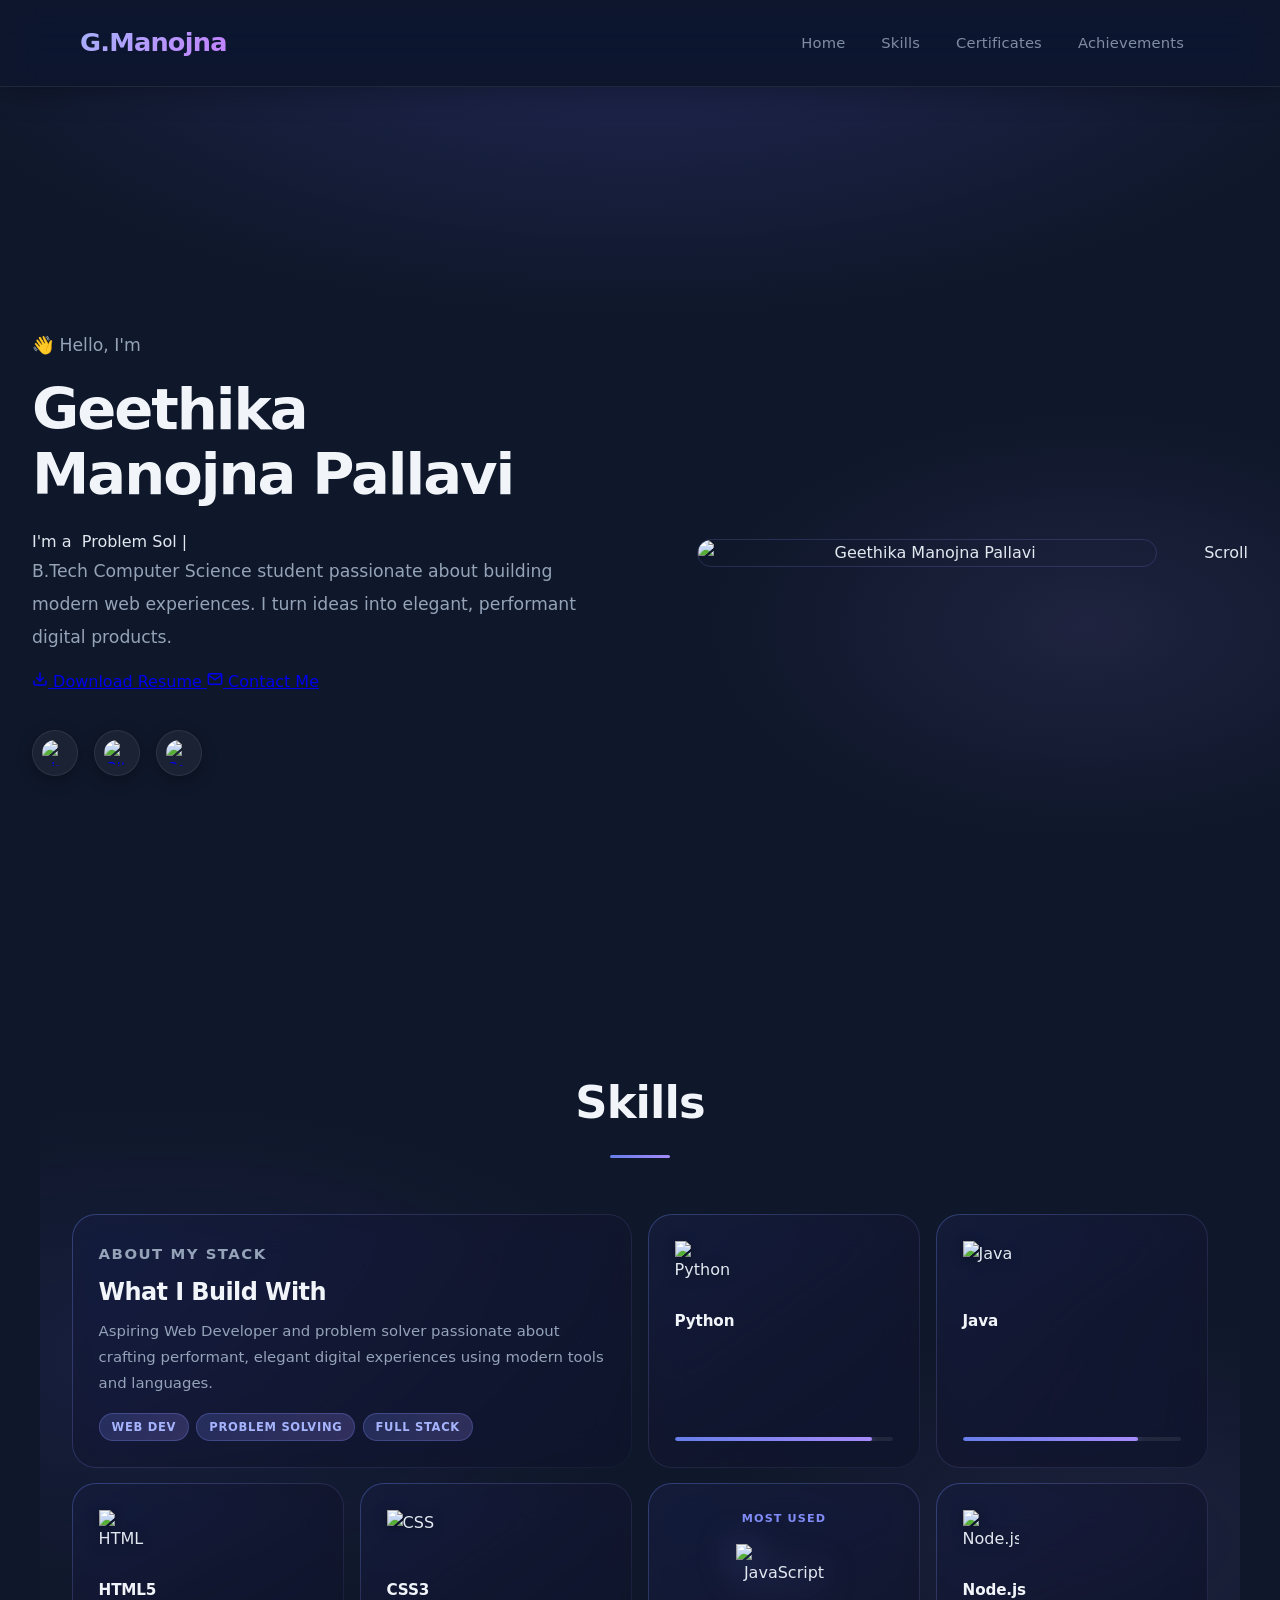
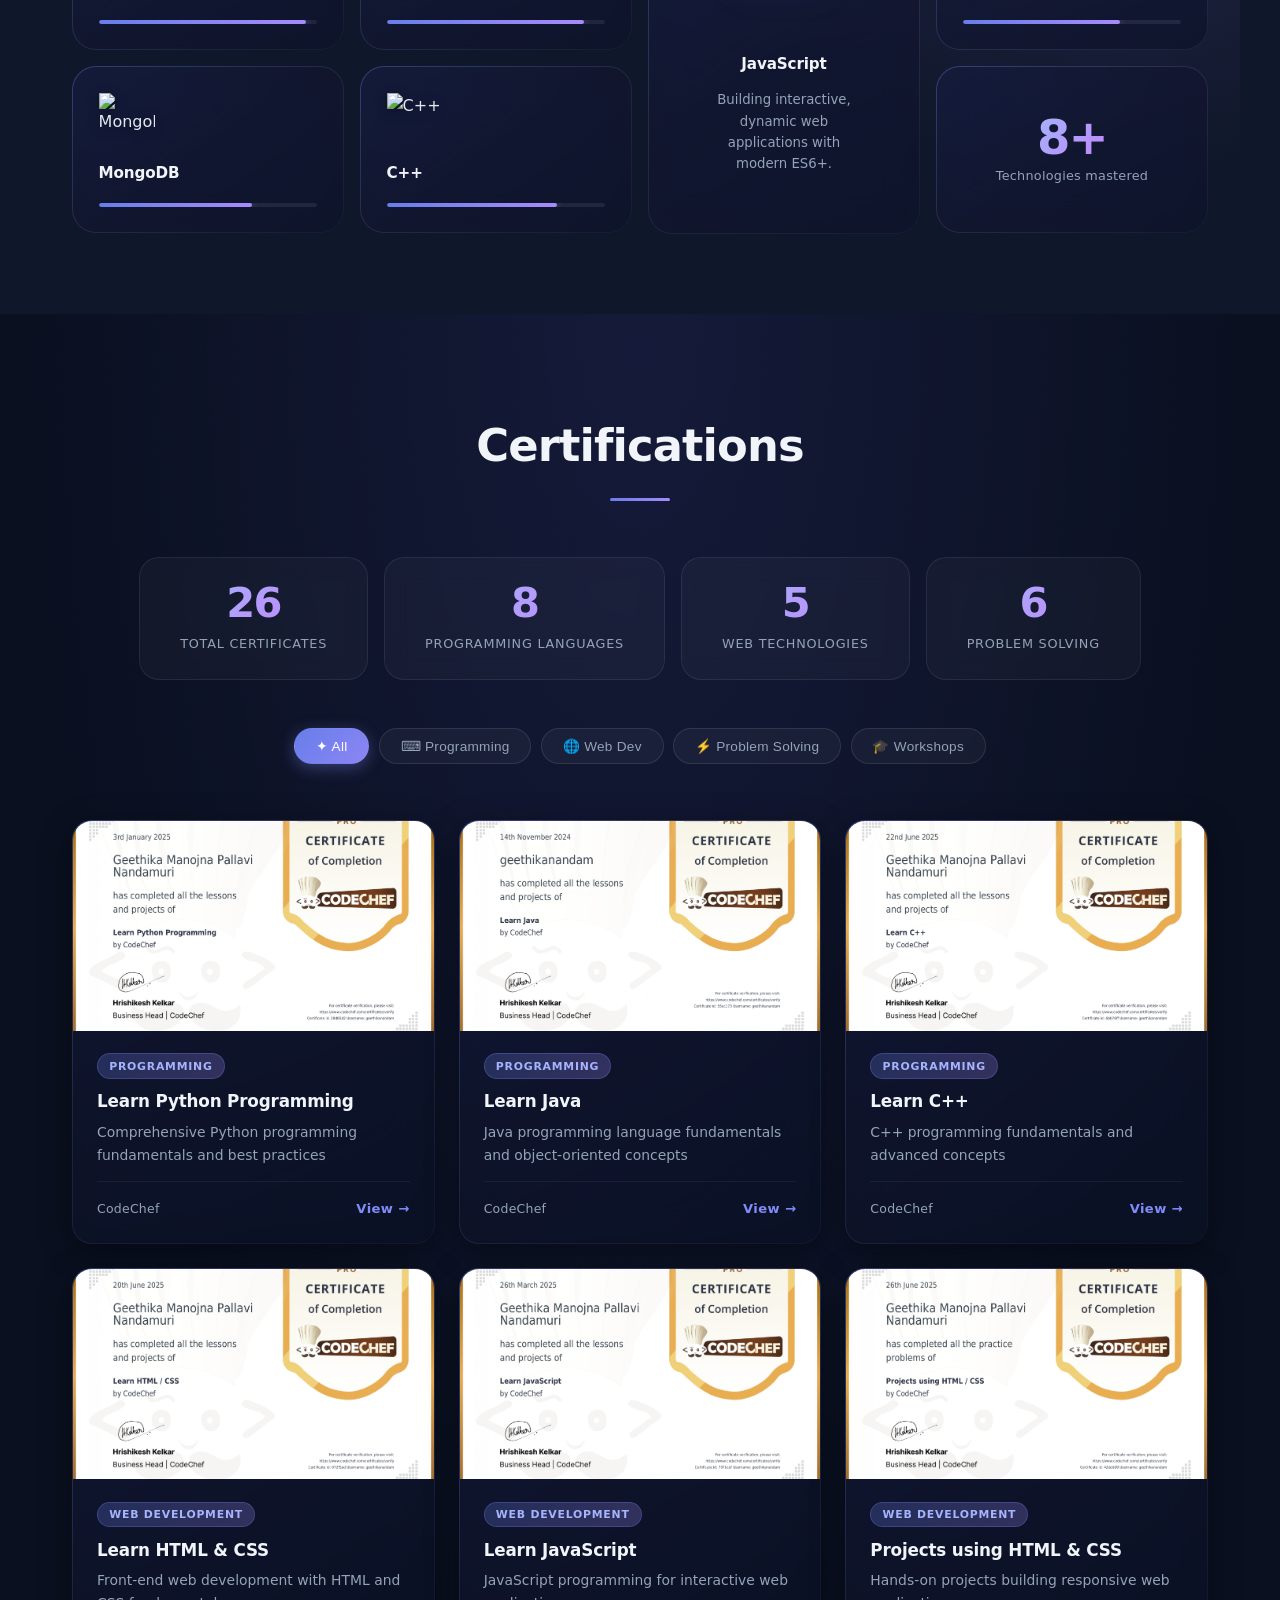
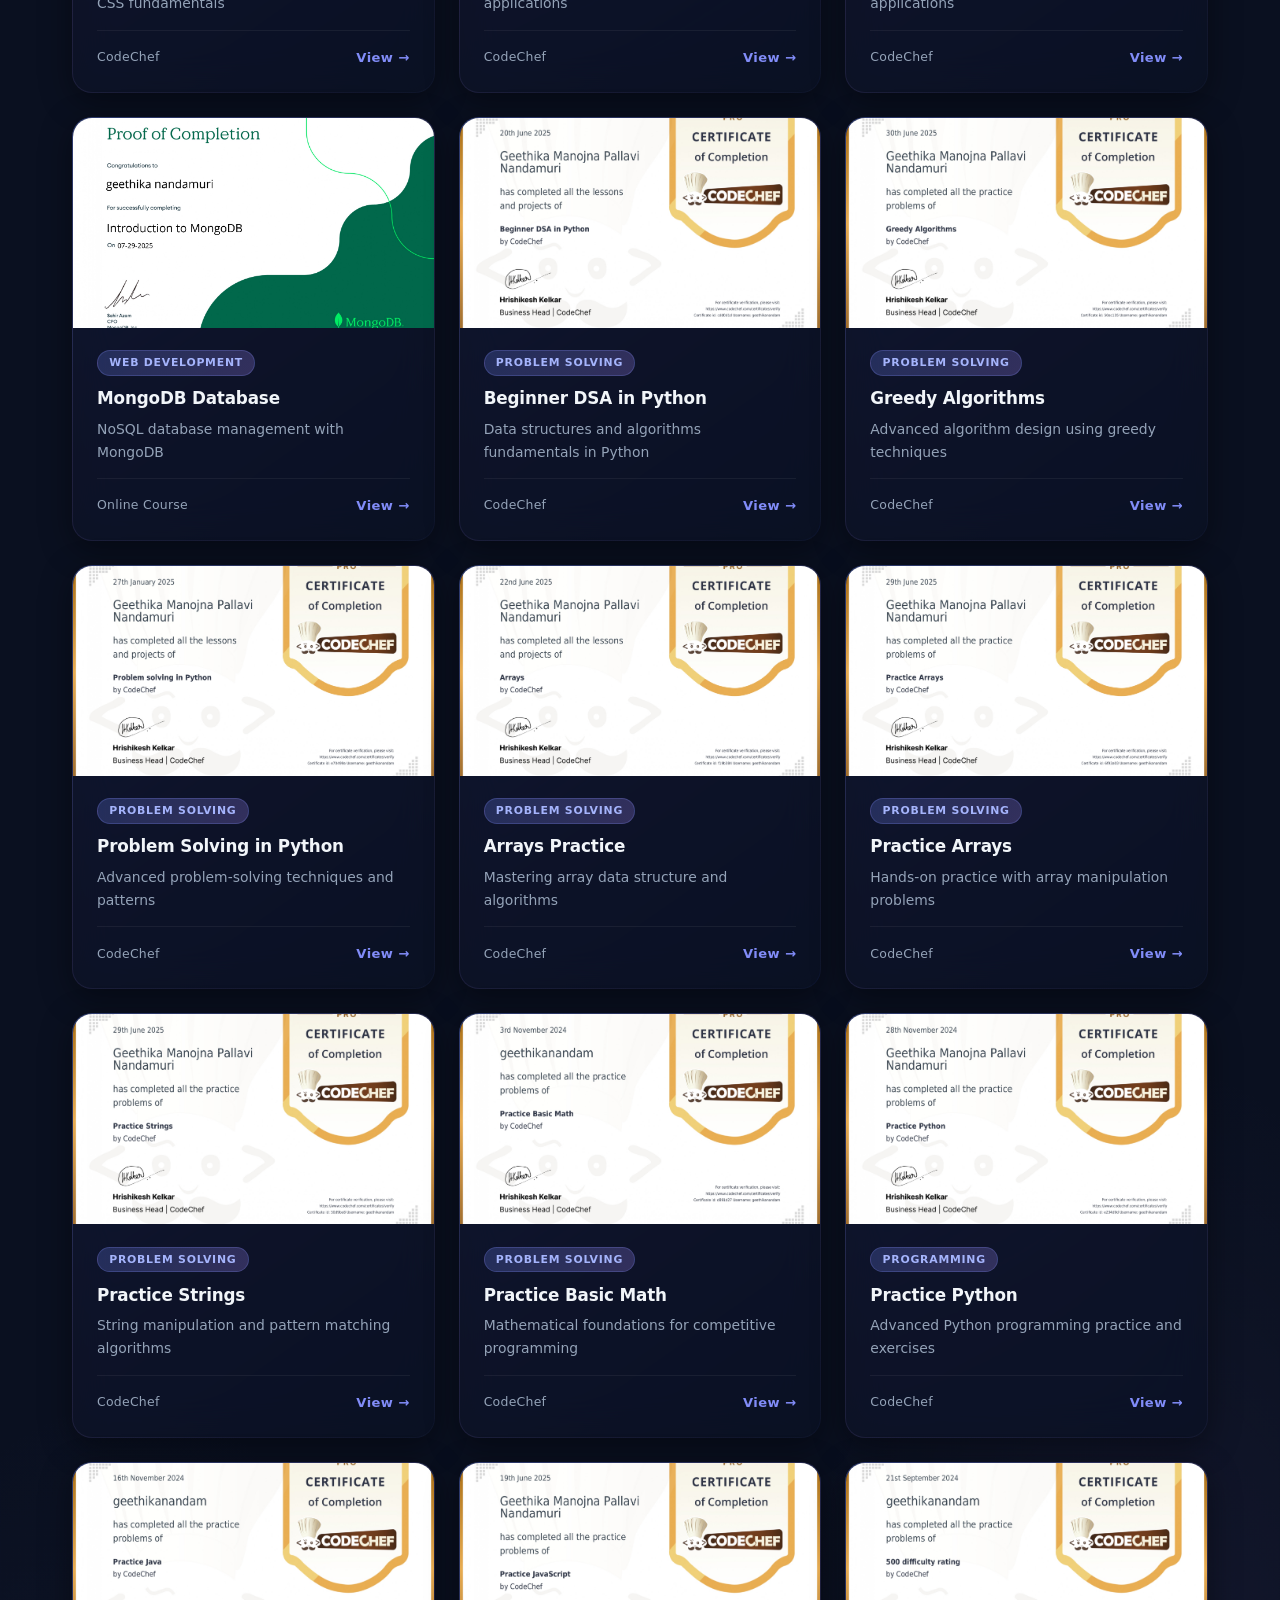
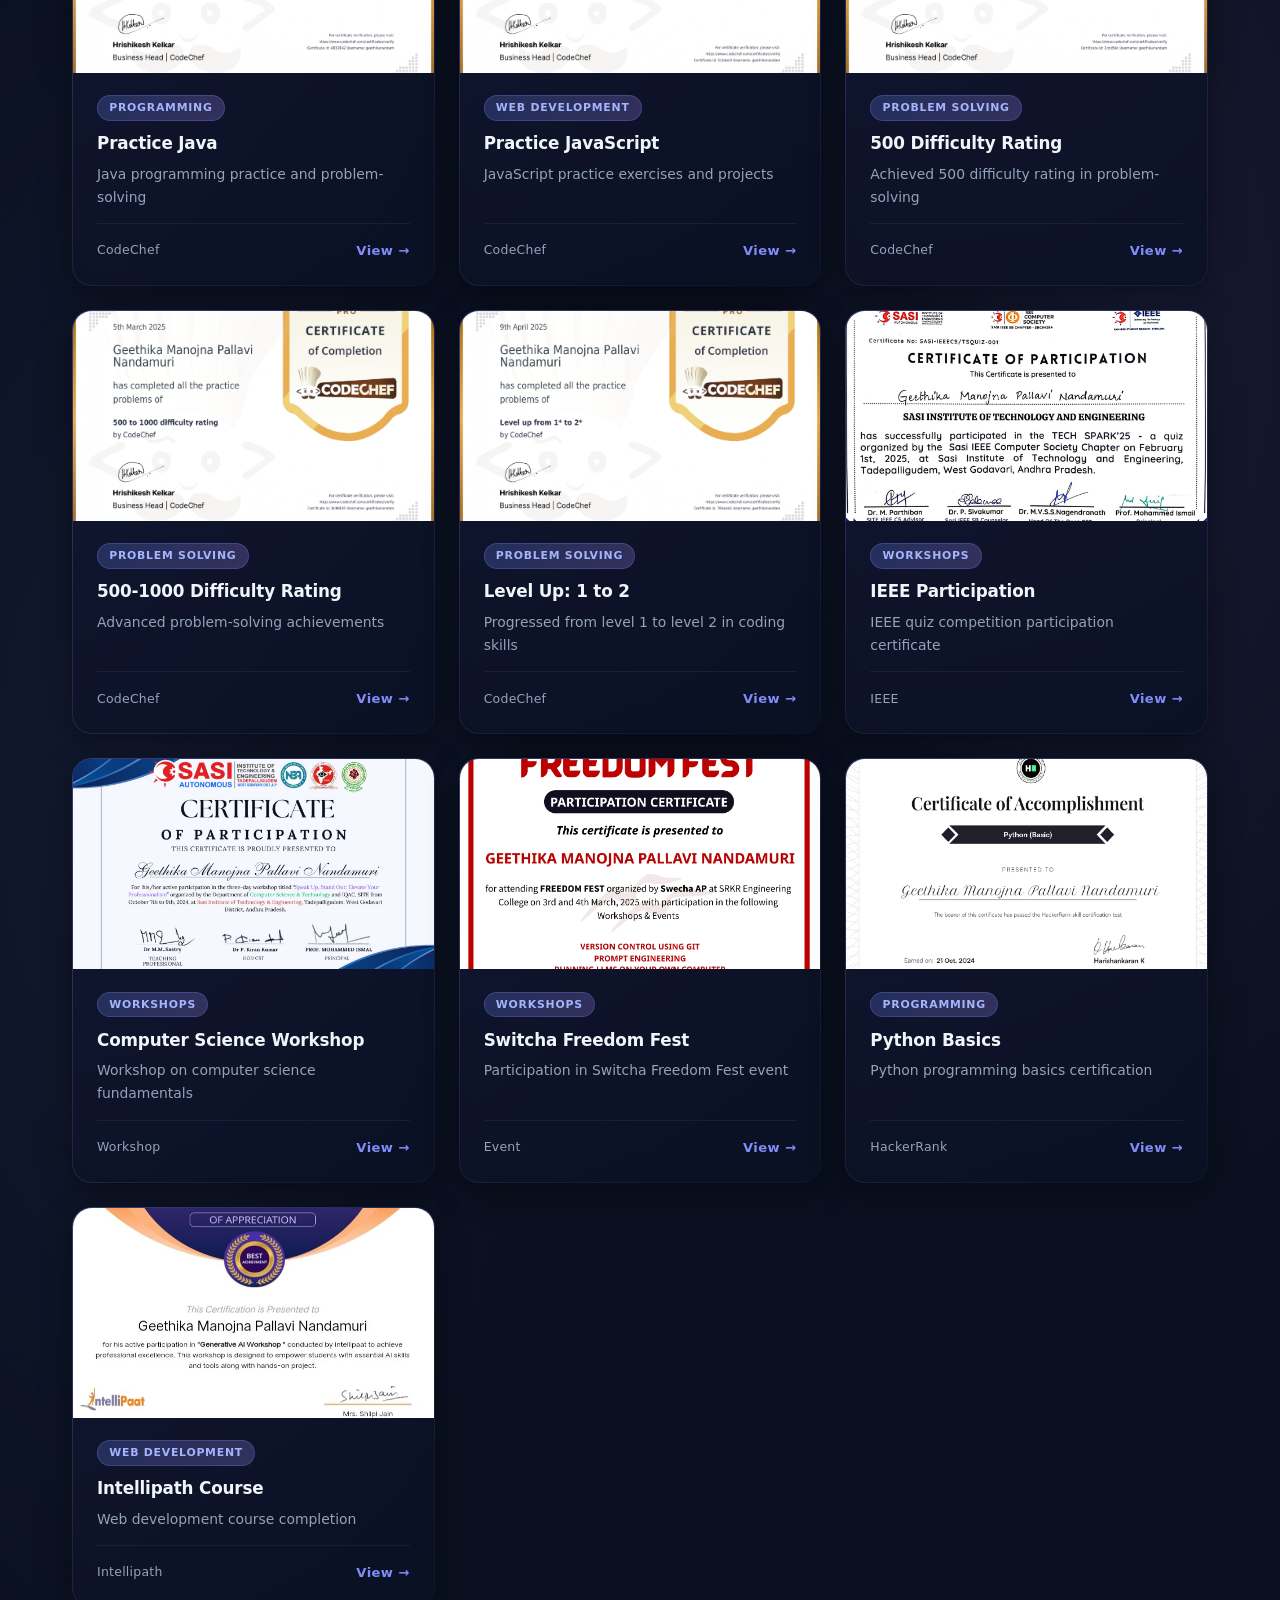
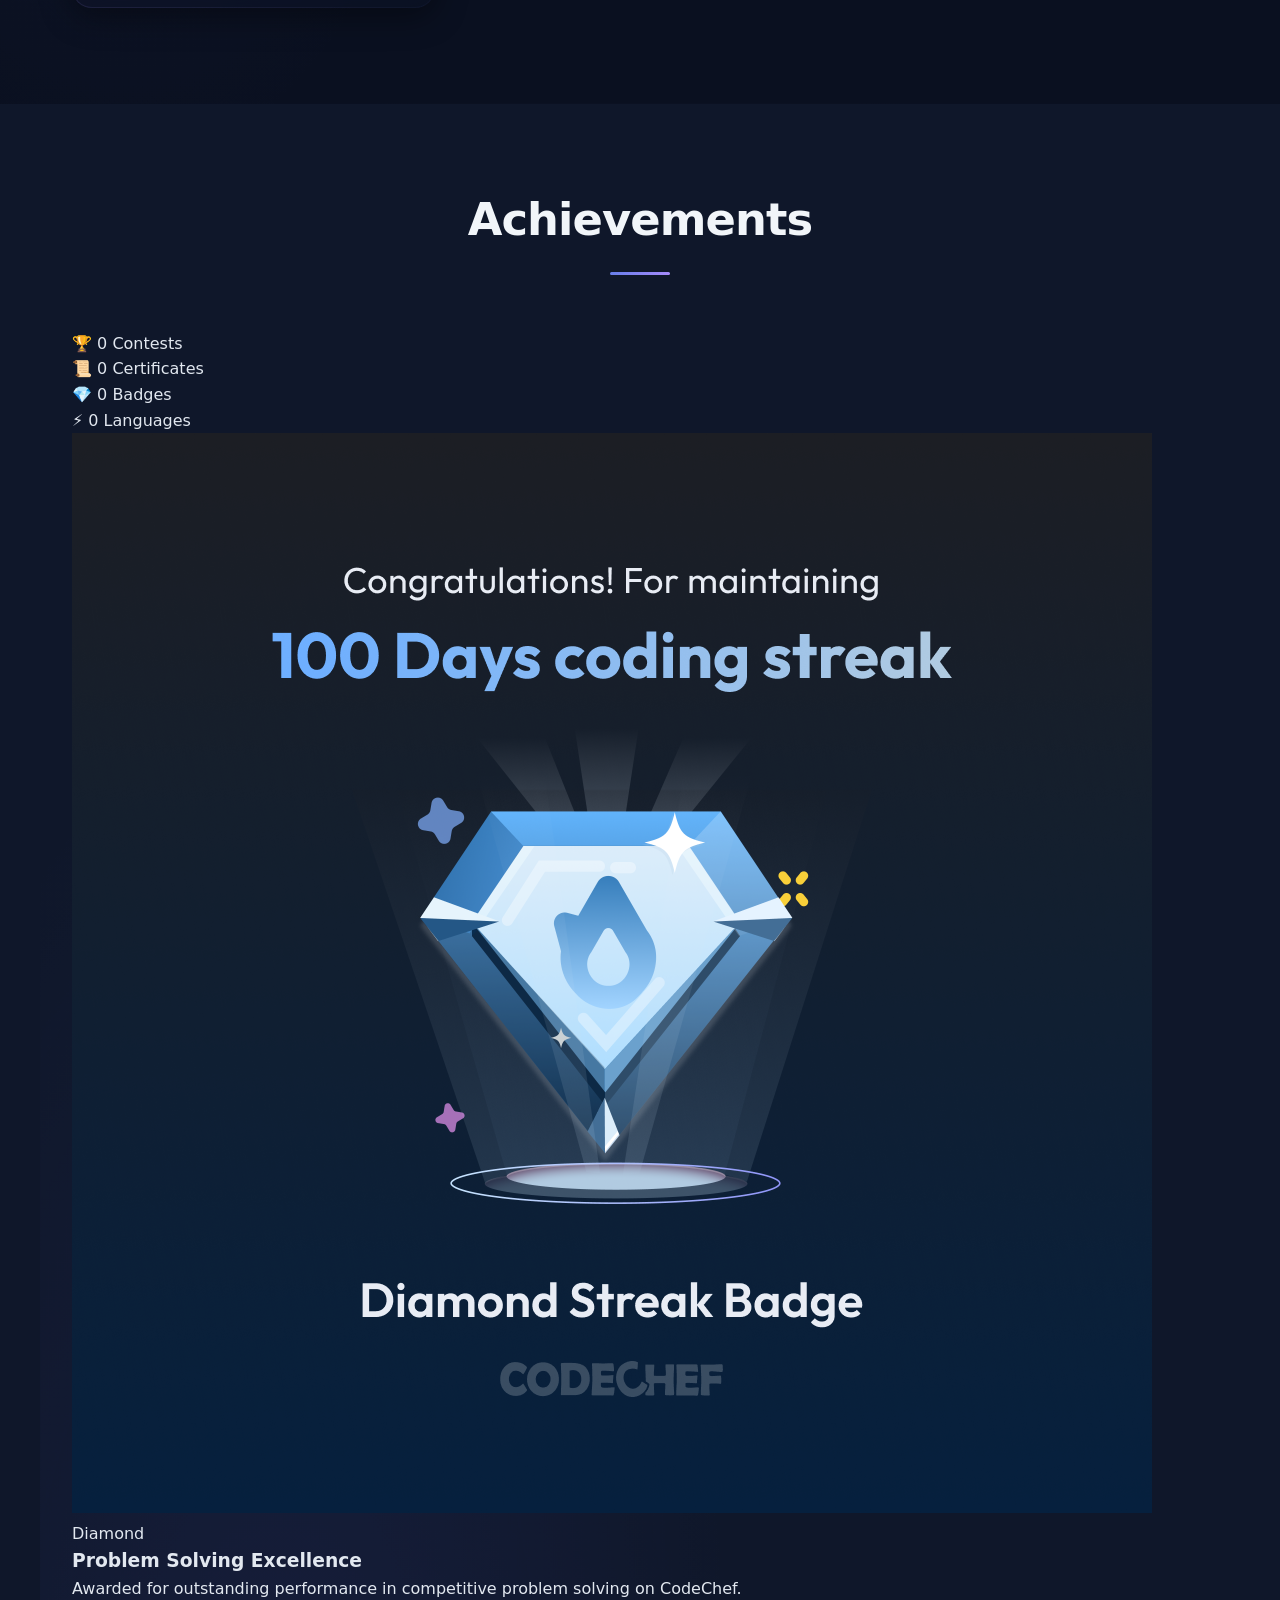
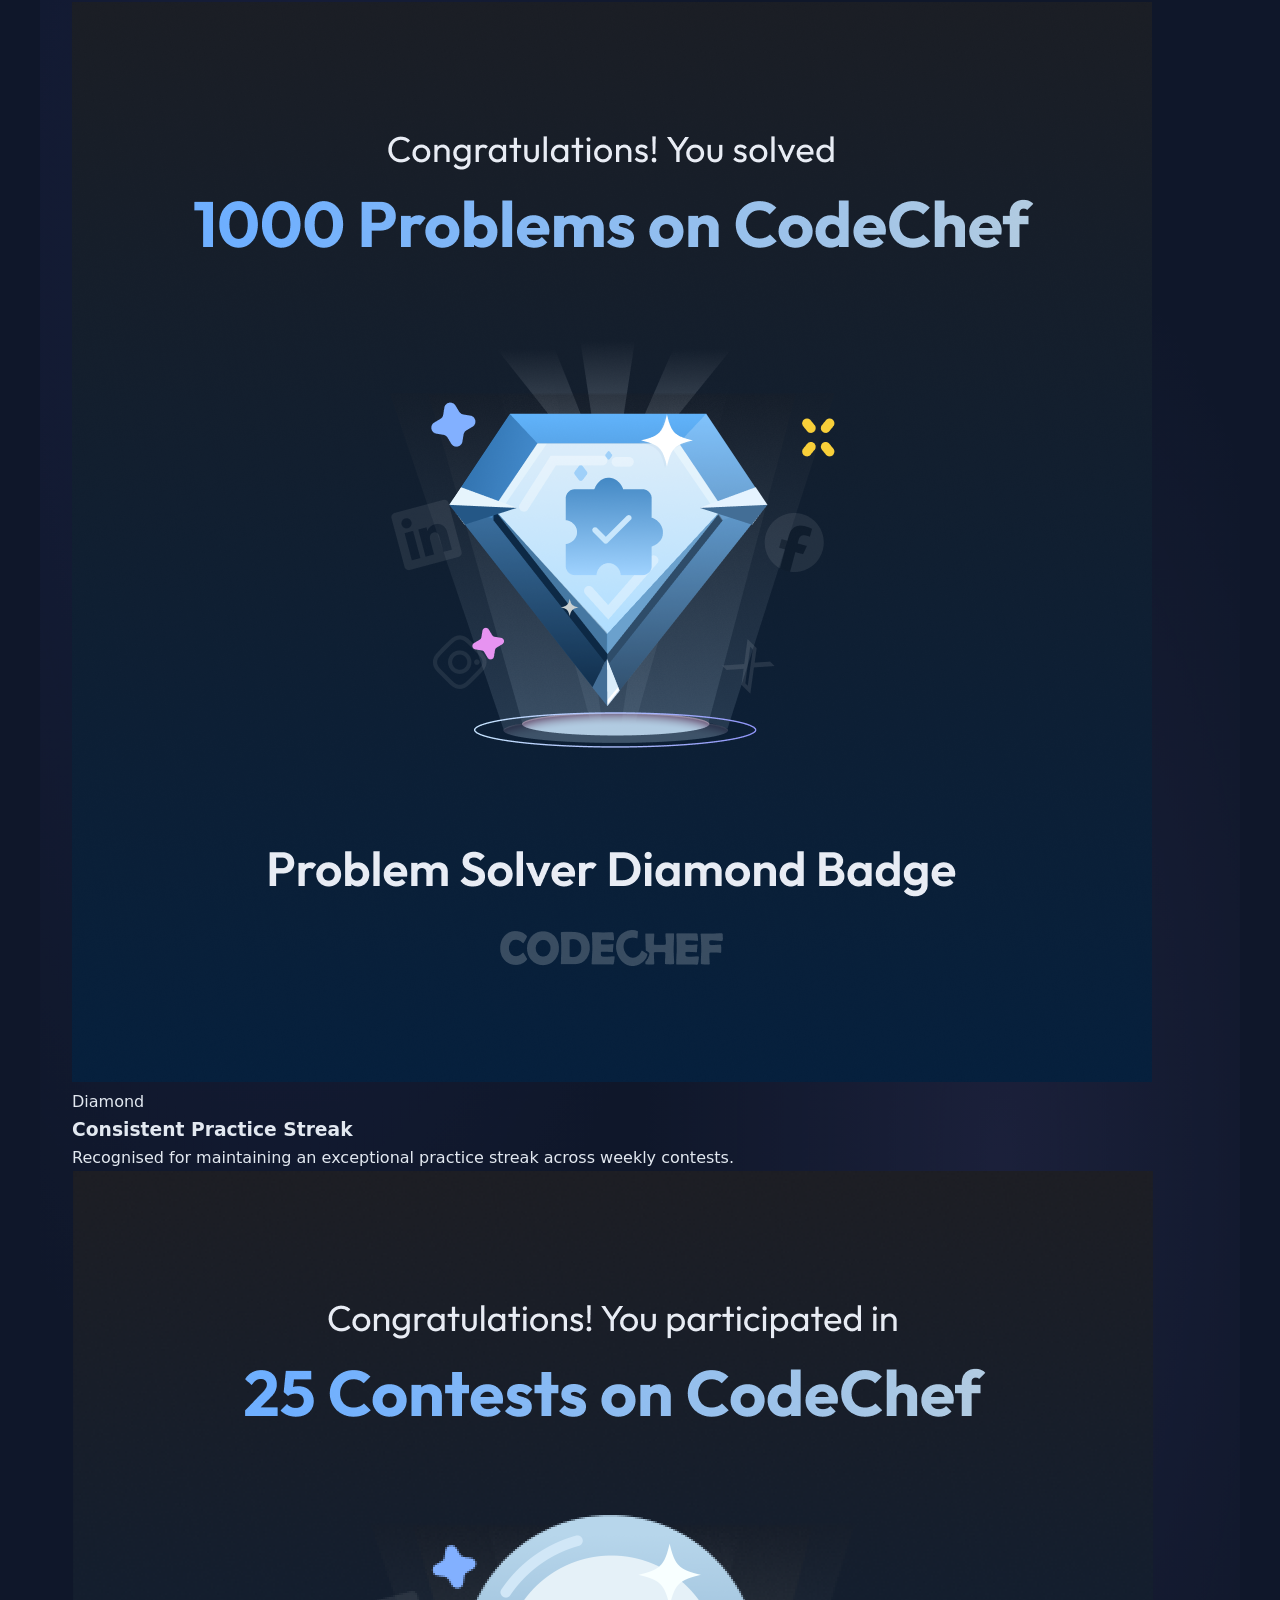
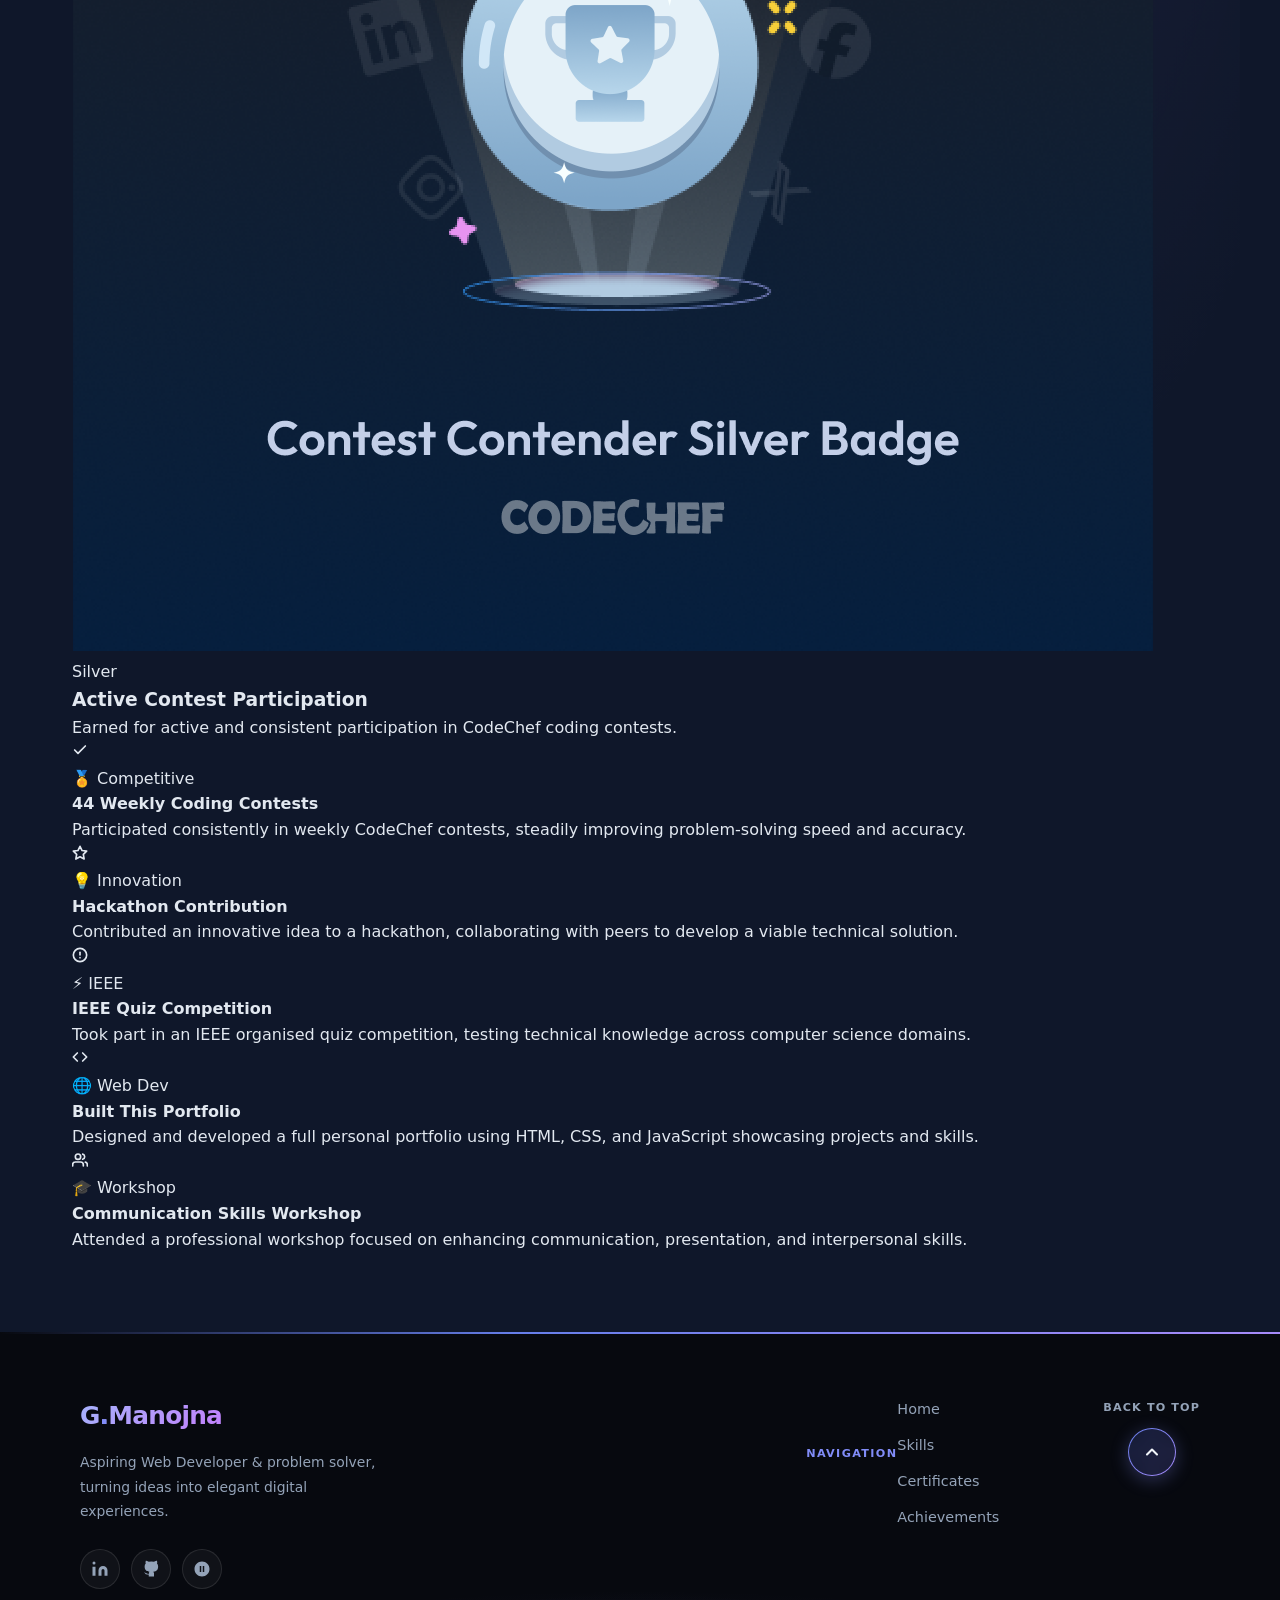
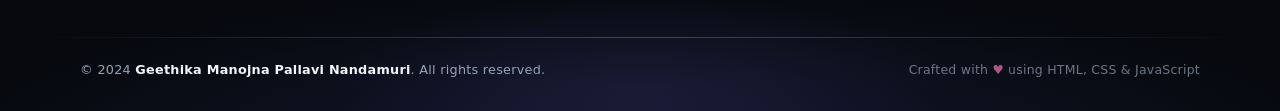
==== commit 6dc6e942: "Updated" ====
--- a/index.html
+++ b/index.html
@@ -5,734 +5,60 @@
     <meta name="viewport" content="width=device-width, initial-scale=1.0">
     <meta name="description" content="Geethika Manojna Pallavi N - Portfolio | Aspiring Web Developer | B.Tech Computer Science Student">
     <title>Geethika Manojna Pallavi N - Portfolio</title>
-    <style>
-        * {
-            margin: 0;
-            padding: 0;
-            box-sizing: border-box;
-        }
-
-        html {
-            scroll-behavior: smooth;
-        }
-
-        body {
-            font-family: 'Segoe UI', Tahoma, Geneva, Verdana, sans-serif;
-            line-height: 1.6;
-            color: #333;
-            background-color: #f8f9fa;
-        }
-
-        /* Navigation */
-        header {
-            background: linear-gradient(135deg, #667eea 0%, #764ba2 100%);
-            color: white;
-            padding: 1.5rem 0;
-            position: sticky;
-            top: 0;
-            z-index: 1000;
-            box-shadow: 0 2px 10px rgba(0,0,0,0.1);
-        }
-
-        nav {
-            max-width: 1200px;
-            margin: 0 auto;
-            display: flex;
-            justify-content: space-between;
-            align-items: center;
-            padding: 0 2rem;
-        }
-
-        .logo {
-            font-size: 1.8rem;
-            font-weight: bold;
-            letter-spacing: 1px;
-        }
-
-        .menu {
-            display: flex;
-            gap: 2rem;
-            list-style: none;
-        }
-
-        .menu a {
-            color: white;
-            text-decoration: none;
-            font-weight: 500;
-            transition: all 0.3s ease;
-            padding: 0.5rem 1rem;
-            border-radius: 5px;
-        }
-
-        .menu a:hover {
-            background-color: rgba(255,255,255,0.2);
-            transform: translateY(-2px);
-        }
-
-        /* Sections */
-        section {
-            max-width: 1200px;
-            margin: 0 auto;
-            padding: 4rem 2rem;
-        }
-
-        .section-title {
-            font-size: 3rem;
-            text-align: center;
-            margin-bottom: 3rem;
-            color: #667eea;
-            position: relative;
-            padding-bottom: 1rem;
-        }
-
-        .section-title::after {
-            content: '';
-            position: absolute;
-            bottom: 0;
-            left: 50%;
-            transform: translateX(-50%);
-            width: 100px;
-            height: 4px;
-            background: linear-gradient(135deg, #667eea 0%, #764ba2 100%);
-            border-radius: 2px;
-        }
-
-        /* Intro Section */
-        #intro {
-            background: linear-gradient(135deg, #f5f7fa 0%, #c3cfe2 100%);
-            min-height: 100vh;
-            display: flex;
-            align-items: center;
-            padding: 6rem 2rem;
-        }
-
-        .intro-container {
-            display: grid;
-            grid-template-columns: 1fr 1fr;
-            gap: 3rem;
-            align-items: center;
-        }
-
-        .intro-text h1 {
-            font-size: 3.5rem;
-            margin-bottom: 1rem;
-            color: #333;
-            line-height: 1.2;
-        }
-
-        .intro-text .highlight {
-            color: #667eea;
-            font-weight: bold;
-        }
-
-        .intro-text p {
-            font-size: 1.2rem;
-            margin-bottom: 2rem;
-            color: #555;
-            line-height: 1.8;
-        }
-
-        .intro-image {
-            text-align: center;
-        }
-
-        .intro-image img {
-            width: 100%;
-            max-width: 500px;
-            height: auto;
-            border-radius: 20px;
-            box-shadow: 0 10px 30px rgba(0,0,0,0.2);
-        }
-
-        .social-links {
-            display: flex;
-            gap: 1.5rem;
-            margin-top: 2rem;
-        }
-
-        .social-links a {
-            display: inline-block;
-            transition: transform 0.3s ease;
-        }
-
-        .social-links a:hover {
-            transform: translateY(-5px) scale(1.1);
-        }
-
-        .social-links img {
-            width: 50px;
-            height: 50px;
-            border-radius: 50%;
-            background: white;
-            padding: 8px;
-            box-shadow: 0 4px 10px rgba(0,0,0,0.1);
-        }
-
-        /* Skills Section */
-        #skills {
-            background: white;
-        }
-
-        .skills-grid {
-            display: grid;
-            grid-template-columns: repeat(auto-fit, minmax(150px, 1fr));
-            gap: 2rem;
-            margin-top: 3rem;
-        }
-
-        .skill-card {
-            background: white;
-            padding: 2rem;
-            border-radius: 15px;
-            text-align: center;
-            box-shadow: 0 5px 15px rgba(0,0,0,0.1);
-            transition: all 0.3s ease;
-            border: 2px solid transparent;
-        }
-
-        .skill-card:hover {
-            transform: translateY(-10px);
-            box-shadow: 0 10px 30px rgba(102, 126, 234, 0.3);
-            border-color: #667eea;
-        }
-
-        .skill-card img {
-            width: 100px;
-            height: 100px;
-            object-fit: contain;
-            margin-bottom: 1rem;
-        }
-
-        .skills-content {
-            display: grid;
-            grid-template-columns: 1fr 1fr;
-            gap: 3rem;
-            align-items: center;
-            margin-bottom: 3rem;
-        }
-
-        .skills-image img {
-            width: 100%;
-            border-radius: 15px;
-            box-shadow: 0 10px 30px rgba(0,0,0,0.1);
-        }
-
-        .skills-text h2 {
-            font-size: 2rem;
-            margin-bottom: 1rem;
-            color: #333;
-        }
-
-        .skills-text p {
-            font-size: 1.1rem;
-            color: #666;
-            line-height: 1.8;
-        }
-
-        /* Certificates Section */
-        #certificates {
-            background: linear-gradient(135deg, #f5f7fa 0%, #c3cfe2 100%);
-        }
-
-        .certificates-header {
-            text-align: center;
-            margin-bottom: 3rem;
-        }
-
-        .certificates-stats {
-            display: flex;
-            justify-content: center;
-            gap: 3rem;
-            margin-bottom: 2rem;
-            flex-wrap: wrap;
-        }
-
-        .stat-item {
-            text-align: center;
-        }
-
-        .stat-number {
-            font-size: 2.5rem;
-            font-weight: bold;
-            color: #667eea;
-            display: block;
-        }
-
-        .stat-label {
-            font-size: 1rem;
-            color: #666;
-            margin-top: 0.5rem;
-        }
-
-        .category-filters {
-            display: flex;
-            justify-content: center;
-            gap: 1rem;
-            margin-bottom: 3rem;
-            flex-wrap: wrap;
-        }
-
-        .filter-btn {
-            padding: 0.75rem 1.5rem;
-            background: white;
-            border: 2px solid #667eea;
-            color: #667eea;
-            border-radius: 25px;
-            cursor: pointer;
-            font-weight: 500;
-            transition: all 0.3s ease;
-            font-size: 1rem;
-        }
-
-        .filter-btn:hover,
-        .filter-btn.active {
-            background: linear-gradient(135deg, #667eea 0%, #764ba2 100%);
-            color: white;
-            transform: translateY(-2px);
-            box-shadow: 0 5px 15px rgba(102, 126, 234, 0.3);
-        }
-
-        .certificates-grid {
-            display: grid;
-            grid-template-columns: repeat(auto-fill, minmax(320px, 1fr));
-            gap: 2rem;
-            margin-top: 2rem;
-        }
-
-        .certificate-card {
-            background: white;
-            border-radius: 15px;
-            overflow: hidden;
-            box-shadow: 0 5px 20px rgba(0,0,0,0.1);
-            transition: all 0.3s ease;
-            cursor: pointer;
-            display: flex;
-            flex-direction: column;
-        }
-
-        .certificate-card:hover {
-            transform: translateY(-10px);
-            box-shadow: 0 15px 40px rgba(102, 126, 234, 0.3);
-        }
-
-        .certificate-image-container {
-            position: relative;
-            width: 100%;
-            height: 250px;
-            overflow: hidden;
-            background: #f8f9fa;
-        }
-
-        .certificate-image-container img {
-            width: 100%;
-            height: 100%;
-            object-fit: cover;
-            transition: transform 0.3s ease;
-        }
-
-        .certificate-card:hover .certificate-image-container img {
-            transform: scale(1.1);
-        }
-
-        .certificate-overlay {
-            position: absolute;
-            top: 0;
-            left: 0;
-            right: 0;
-            bottom: 0;
-            background: linear-gradient(to bottom, transparent, rgba(102, 126, 234, 0.8));
-            opacity: 0;
-            transition: opacity 0.3s ease;
-            display: flex;
-            align-items: center;
-            justify-content: center;
-        }
-
-        .certificate-card:hover .certificate-overlay {
-            opacity: 1;
-        }
-
-        .view-certificate {
-            color: white;
-            font-size: 1.2rem;
-            font-weight: bold;
-            text-transform: uppercase;
-            letter-spacing: 1px;
-        }
-
-        .certificate-info {
-            padding: 1.5rem;
-            flex-grow: 1;
-            display: flex;
-            flex-direction: column;
-        }
-
-        .certificate-category {
-            display: inline-block;
-            padding: 0.3rem 0.8rem;
-            background: linear-gradient(135deg, #667eea 0%, #764ba2 100%);
-            color: white;
-            border-radius: 15px;
-            font-size: 0.75rem;
-            font-weight: 600;
-            text-transform: uppercase;
-            letter-spacing: 0.5px;
-            margin-bottom: 0.75rem;
-            width: fit-content;
-        }
-
-        .certificate-title {
-            font-size: 1.2rem;
-            font-weight: 600;
-            color: #333;
-            margin-bottom: 0.5rem;
-            line-height: 1.4;
-        }
-
-        .certificate-description {
-            font-size: 0.95rem;
-            color: #666;
-            line-height: 1.6;
-            margin-bottom: 1rem;
-            flex-grow: 1;
-        }
-
-        .certificate-footer {
-            display: flex;
-            align-items: center;
-            justify-content: space-between;
-            padding-top: 1rem;
-            border-top: 1px solid #eee;
-        }
-
-        .certificate-platform {
-            font-size: 0.85rem;
-            color: #999;
-            font-weight: 500;
-        }
-
-        .view-btn {
-            color: #667eea;
-            font-weight: 600;
-            font-size: 0.9rem;
-            text-decoration: none;
-            transition: all 0.3s ease;
-        }
-
-        .view-btn:hover {
-            color: #764ba2;
-            transform: translateX(5px);
-        }
-
-        /* Modal Lightbox */
-        .certificate-modal {
-            display: none;
-            position: fixed;
-            z-index: 2000;
-            left: 0;
-            top: 0;
-            width: 100%;
-            height: 100%;
-            background-color: rgba(0,0,0,0.9);
-            animation: fadeIn 0.3s ease;
-        }
-
-        .certificate-modal.active {
-            display: flex;
-            align-items: center;
-            justify-content: center;
-        }
-
-        .modal-content {
-            position: relative;
-            max-width: 90%;
-            max-height: 90vh;
-            background: white;
-            border-radius: 10px;
-            padding: 2rem;
-            animation: zoomIn 0.3s ease;
-        }
-
-        .modal-content img {
-            max-width: 100%;
-            max-height: 80vh;
-            border-radius: 10px;
-            display: block;
-        }
-
-        .modal-close {
-            position: absolute;
-            top: -40px;
-            right: 0;
-            color: white;
-            font-size: 2.5rem;
-            font-weight: bold;
-            cursor: pointer;
-            transition: transform 0.3s ease;
-        }
-
-        .modal-close:hover {
-            transform: rotate(90deg);
-        }
-
-        .modal-nav {
-            position: absolute;
-            top: 50%;
-            transform: translateY(-50%);
-            background: rgba(255,255,255,0.9);
-            border: none;
-            width: 50px;
-            height: 50px;
-            border-radius: 50%;
-            font-size: 1.5rem;
-            cursor: pointer;
-            display: flex;
-            align-items: center;
-            justify-content: center;
-            transition: all 0.3s ease;
-            color: #667eea;
-        }
-
-        .modal-nav:hover {
-            background: white;
-            transform: translateY(-50%) scale(1.1);
-        }
-
-        .modal-prev {
-            left: -70px;
-        }
-
-        .modal-next {
-            right: -70px;
-        }
-
-        @keyframes fadeIn {
-            from { opacity: 0; }
-            to { opacity: 1; }
-        }
-
-        @keyframes zoomIn {
-            from { transform: scale(0.8); opacity: 0; }
-            to { transform: scale(1); opacity: 1; }
-        }
-
-        .no-results {
-            text-align: center;
-            padding: 3rem;
-            color: #999;
-            font-size: 1.2rem;
-            display: none;
-        }
-
-        .no-results.show {
-            display: block;
-        }
-
-        /* Achievements Section */
-        #achievements {
-            background: white;
-        }
-
-        .achievements-container {
-            display: grid;
-            grid-template-columns: repeat(auto-fit, minmax(300px, 1fr));
-            gap: 2rem;
-            margin-bottom: 3rem;
-        }
-
-        .achievement-card {
-            background: linear-gradient(135deg, #667eea 0%, #764ba2 100%);
-            color: white;
-            padding: 2rem;
-            border-radius: 15px;
-            text-align: center;
-            box-shadow: 0 5px 15px rgba(0,0,0,0.2);
-            transition: all 0.3s ease;
-        }
-
-        .achievement-card:hover {
-            transform: translateY(-10px);
-            box-shadow: 0 10px 30px rgba(102, 126, 234, 0.4);
-        }
-
-        .achievement-card img {
-            width: 100%;
-            max-width: 300px;
-            height: auto;
-            margin-bottom: 1rem;
-            border-radius: 10px;
-        }
-
-        .achievement-card h3 {
-            font-size: 1.3rem;
-            margin-top: 1rem;
-        }
-
-        .achievements-list {
-            background: #f8f9fa;
-            padding: 2rem;
-            border-radius: 15px;
-            margin-top: 3rem;
-        }
-
-        .achievements-list h2 {
-            font-size: 2rem;
-            margin-bottom: 2rem;
-            color: #333;
-            text-align: center;
-        }
-
-        .achievements-list ul {
-            list-style: none;
-            max-width: 800px;
-            margin: 0 auto;
-        }
-
-        .achievements-list li {
-            padding: 1rem;
-            margin: 0.5rem 0;
-            background: white;
-            border-left: 4px solid #667eea;
-            border-radius: 5px;
-            font-size: 1.1rem;
-            box-shadow: 0 2px 5px rgba(0,0,0,0.1);
-            transition: all 0.3s ease;
-        }
-
-        .achievements-list li:hover {
-            transform: translateX(10px);
-            box-shadow: 0 5px 15px rgba(0,0,0,0.2);
-        }
-
-        /* Footer */
-        footer {
-            background: #333;
-            color: white;
-            text-align: center;
-            padding: 2rem;
-            margin-top: 4rem;
-        }
-
-        /* Responsive Design */
-        @media (max-width: 768px) {
-            .menu {
-                flex-direction: column;
-                gap: 0.5rem;
-            }
-
-            nav {
-                flex-direction: column;
-                gap: 1rem;
-            }
-
-            .intro-container,
-            .skills-content {
-                grid-template-columns: 1fr;
-            }
-
-            .intro-text h1 {
-                font-size: 2.5rem;
-            }
-
-            .section-title {
-                font-size: 2rem;
-            }
-
-            .certificates-grid {
-                grid-template-columns: 1fr;
-            }
-
-            .certificates-stats {
-                gap: 1.5rem;
-            }
-
-            .stat-number {
-                font-size: 2rem;
-            }
-
-            .category-filters {
-                gap: 0.5rem;
-            }
-
-            .filter-btn {
-                padding: 0.5rem 1rem;
-                font-size: 0.9rem;
-            }
-
-            .modal-nav {
-                display: none;
-            }
-
-            .modal-close {
-                top: 10px;
-                right: 10px;
-                color: #333;
-            }
-
-            .modal-content {
-                padding: 1rem;
-                max-width: 95%;
-            }
-
-            .achievements-container {
-                grid-template-columns: 1fr;
-            }
-
-            .skills-grid {
-                grid-template-columns: repeat(auto-fit, minmax(100px, 1fr));
-            }
-        }
-
-        /* Scroll to top button */
-        .scroll-top {
-            position: fixed;
-            bottom: 30px;
-            right: 30px;
-            background: linear-gradient(135deg, #667eea 0%, #764ba2 100%);
-            color: white;
-            width: 50px;
-            height: 50px;
-            border-radius: 50%;
-            display: flex;
-            align-items: center;
-            justify-content: center;
-            cursor: pointer;
-            box-shadow: 0 5px 15px rgba(0,0,0,0.3);
-            transition: all 0.3s ease;
-            opacity: 0;
-            visibility: hidden;
-        }
-
-        .scroll-top.show {
-            opacity: 1;
-            visibility: visible;
-        }
-
-        .scroll-top:hover {
-            transform: translateY(-5px);
-            box-shadow: 0 8px 20px rgba(0,0,0,0.4);
-        }
-    </style>
+
+    <link rel="stylesheet" href="css/style.css">
+    <link rel="stylesheet" href="css/animations.css">
+    <link rel="stylesheet" href="css/responsive.css">
 </head>
 <body>
-    <header>
+    <header id="navbar">
         <nav>
-            <div class="logo">Geethika Manojna Pallavi Nandamuri</div>
+            <div class="logo">G<span class="logo-dot">.</span>Manojna</div>
             <ul class="menu">
-                <li><a href="#intro">Intro</a></li>
-                <li><a href="#skills">Skills</a></li>
-                <li><a href="#certificates">Certificates</a></li>
-                <li><a href="#achievements">Achievements</a></li>
+                <li><a href="#intro"    class="nav-link active">Home</a></li>
+                <li><a href="#skills"   class="nav-link">Skills</a></li>
+                <li><a href="#certificates" class="nav-link">Certificates</a></li>
+                <li><a href="#achievements" class="nav-link">Achievements</a></li>
             </ul>
         </nav>
     </header>
 
     <section id="intro">
+        <!-- decorative background blobs -->
+        <div class="hero-blob hero-blob--1" aria-hidden="true"></div>
+        <div class="hero-blob hero-blob--2" aria-hidden="true"></div>
+        <div class="hero-blob hero-blob--3" aria-hidden="true"></div>
+
         <div class="intro-container">
+
+            <!-- ── LEFT COLUMN ── -->
             <div class="intro-text">
-                <h1>Hi All, I am <span class="highlight">Geethika</span> 👋</h1>
-                <p>I am a second-year <strong>B.Tech Computer Science</strong> student with a strong interest in technology and programming. I am an <strong>Aspiring and Enthusiastic Web Developer</strong> passionate about creating innovative solutions.</p>
-                <p>I want to become proficient in Web Technologies. After completing my graduation, I aspire to work in a company where I can effectively apply my skills to contribute to various development projects.</p>
+                <p class="hero-greeting">👋 Hello, I'm</p>
+
+                <h1 class="hero-name">
+                    Geethika
+                    <span class="hero-name-sub">Manojna Pallavi</span>
+                </h1>
+
+                <div class="hero-role">
+                    <span class="role-prefix">I'm a&nbsp;</span>
+                    <span class="role-typed" id="typedRole">Web Developer</span>
+                    <span class="role-cursor" aria-hidden="true">|</span>
+                </div>
+
+                <p class="hero-desc">B.Tech Computer Science student passionate about building modern web experiences. I turn ideas into elegant, performant digital products.</p>
+
+                <div class="hero-cta">
+                    <a href="#" class="btn btn--primary" download>
+                        <svg width="16" height="16" viewBox="0 0 24 24" fill="none" stroke="currentColor" stroke-width="2.2" stroke-linecap="round" stroke-linejoin="round" aria-hidden="true"><path d="M21 15v4a2 2 0 0 1-2 2H5a2 2 0 0 1-2-2v-4"/><polyline points="7 10 12 15 17 10"/><line x1="12" y1="15" x2="12" y2="3"/></svg>
+                        Download Resume
+                    </a>
+                    <a href="#achievements" class="btn btn--ghost">
+                        <svg width="16" height="16" viewBox="0 0 24 24" fill="none" stroke="currentColor" stroke-width="2.2" stroke-linecap="round" stroke-linejoin="round" aria-hidden="true"><path d="M4 4h16c1.1 0 2 .9 2 2v12c0 1.1-.9 2-2 2H4c-1.1 0-2-.9-2-2V6c0-1.1.9-2 2-2z"/><polyline points="22,6 12,13 2,6"/></svg>
+                        Contact Me
+                    </a>
+                </div>
+
                 <div class="social-links">
                     <a href="https://www.linkedin.com/in/geethika-manojna-pallavi-nandamuri-a57b402a2/" target="_blank" aria-label="LinkedIn">
                         <img src="https://static.vecteezy.com/system/resources/previews/018/930/480/non_2x/linkedin-logo-linkedin-icon-transparent-free-png.png" alt="LinkedIn">
@@ -745,54 +71,147 @@
                     </a>
                 </div>
             </div>
+
+            <!-- ── RIGHT COLUMN ── -->
             <div class="intro-image">
-                <img src="https://www.sureteam.co.uk/wp-content/uploads/2019/06/New_healthy_working_system.jpeg" alt="Web Development">
-            </div>
+                <!-- decorative rings -->
+                <div class="hero-ring hero-ring--1" aria-hidden="true"></div>
+                <div class="hero-ring hero-ring--2" aria-hidden="true"></div>
+                <!-- particle dots -->
+                <div class="hero-particles" aria-hidden="true">
+                    <span></span><span></span><span></span>
+                    <span></span><span></span><span></span>
+                </div>
+                <!-- profile image -->
+                <div class="hero-img-wrapper">
+                    <img src="https://www.sureteam.co.uk/wp-content/uploads/2019/06/New_healthy_working_system.jpeg" alt="Geethika Manojna Pallavi">
+                </div>
+            </div>
+
+        </div>
+
+        <!-- scroll indicator -->
+        <div class="scroll-indicator" aria-label="Scroll down">
+            <span class="scroll-indicator__line"></span>
+            <span class="scroll-indicator__label">Scroll</span>
         </div>
     </section>
 
     <section id="skills">
         <h2 class="section-title">Skills</h2>
-        <div class="skills-content">
-            <div class="skills-image">
-                <img src="https://images.unsplash.com/photo-1484417894907-623942c8ee29?fm=jpg&q=60&w=3000&ixlib=rb-4.0.3&ixid=M3wxMjA3fDB8MHxzZWFyY2h8Nnx8d2ViJTIwZGV2ZWxvcGVyfGVufDB8fDB8fHww" alt="Web Developer">
-            </div>
-            <div class="skills-text">
-                <h2>What I Do...</h2>
-                <p>Aspiring Web Developer and enthusiastic problem solver in platforms like CodeChef and HackerRank. I have earned certifications in many courses and practice modules, continuously expanding my knowledge and skills in web technologies and programming.</p>
-            </div>
-        </div>
-        <div class="skills-grid">
-            <div class="skill-card">
-                <img src="https://encrypted-tbn0.gstatic.com/images?q=tbn:ANd9GcQYZqZkpMyiN2uSuT7GAf6JSkJ44YsZqoQHdw&s" alt="Python">
-            </div>
-            <div class="skill-card">
-                <img src="https://cdn.iconscout.com/icon/free/png-256/free-java-logo-icon-download-in-svg-png-gif-file-formats--wordmark-programming-language-pack-logos-icons-1174953.png?f=webp&w=256" alt="Java">
-            </div>
-            <div class="skill-card">
-                <img src="https://grafxflow.co.uk/storage/app/uploads/public/5ac/be6/276/thumb_764_566_0_0_0_auto.png" alt="HTML">
-            </div>
-            <div class="skill-card">
-                <img src="https://upload.wikimedia.org/wikipedia/commons/d/d5/CSS3_logo_and_wordmark.svg" alt="CSS">
-            </div>
-            <div class="skill-card">
-                <img src="https://img.icons8.com/?size=512&id=40670&format=png" alt="JavaScript">
-            </div>
-            <div class="skill-card">
-                <img src="https://encrypted-tbn0.gstatic.com/images?q=tbn:ANd9GcT8cl5rtqfvfbXqVktysiF-aR_TwZoeuYZwFg&s" alt="Node.js">
-            </div>
-            <div class="skill-card">
-                <img src="https://cdn.iconscout.com/icon/free/png-256/free-mongodb-3-1175138.png" alt="MongoDB">
-            </div>
-            <div class="skill-card">
-                <img src="https://upload.wikimedia.org/wikipedia/commons/thumb/1/18/ISO_C%2B%2B_Logo.svg/1200px-ISO_C%2B%2B_Logo.svg.png" alt="C++">
-            </div>
+
+        <div class="bento-grid">
+
+            <!-- WIDE intro card -->
+            <div class="bento-card bento-card--intro">
+                <div class="bento-card__inner">
+                    <p class="bento-label">About my stack</p>
+                    <h3>What I Build With</h3>
+                    <p>Aspiring Web Developer and problem solver passionate about crafting performant, elegant digital experiences using modern tools and languages.</p>
+                    <div class="bento-tags">
+                        <span>Web Dev</span><span>Problem Solving</span><span>Full Stack</span>
+                    </div>
+                </div>
+            </div>
+
+            <!-- skill cards -->
+            <div class="bento-card skill-card" data-level="90">
+                <div class="bento-card__inner">
+                    <div class="skill-icon">
+                        <img src="https://encrypted-tbn0.gstatic.com/images?q=tbn:ANd9GcQYZqZkpMyiN2uSuT7GAf6JSkJ44YsZqoQHdw&s" alt="Python">
+                    </div>
+                    <span class="skill-name">Python</span>
+                    <div class="skill-bar"><div class="skill-bar__fill" style="--pct:90%"></div></div>
+                </div>
+            </div>
+
+            <div class="bento-card skill-card" data-level="80">
+                <div class="bento-card__inner">
+                    <div class="skill-icon">
+                        <img src="https://cdn.iconscout.com/icon/free/png-256/free-java-logo-icon-download-in-svg-png-gif-file-formats--wordmark-programming-language-pack-logos-icons-1174953.png?f=webp&w=256" alt="Java">
+                    </div>
+                    <span class="skill-name">Java</span>
+                    <div class="skill-bar"><div class="skill-bar__fill" style="--pct:80%"></div></div>
+                </div>
+            </div>
+
+            <div class="bento-card skill-card" data-level="95">
+                <div class="bento-card__inner">
+                    <div class="skill-icon">
+                        <img src="https://grafxflow.co.uk/storage/app/uploads/public/5ac/be6/276/thumb_764_566_0_0_0_auto.png" alt="HTML">
+                    </div>
+                    <span class="skill-name">HTML5</span>
+                    <div class="skill-bar"><div class="skill-bar__fill" style="--pct:95%"></div></div>
+                </div>
+            </div>
+
+            <div class="bento-card skill-card" data-level="90">
+                <div class="bento-card__inner">
+                    <div class="skill-icon">
+                        <img src="https://upload.wikimedia.org/wikipedia/commons/d/d5/CSS3_logo_and_wordmark.svg" alt="CSS">
+                    </div>
+                    <span class="skill-name">CSS3</span>
+                    <div class="skill-bar"><div class="skill-bar__fill" style="--pct:90%"></div></div>
+                </div>
+            </div>
+
+            <!-- TALL featured card -->
+            <div class="bento-card bento-card--featured">
+                <div class="bento-card__inner">
+                    <p class="bento-label">Most used</p>
+                    <div class="featured-icon">
+                        <img src="https://img.icons8.com/?size=512&id=40670&format=png" alt="JavaScript">
+                    </div>
+                    <span class="skill-name">JavaScript</span>
+                    <p class="featured-desc">Building interactive, dynamic web applications with modern ES6+.</p>
+                    <div class="skill-bar"><div class="skill-bar__fill" style="--pct:88%"></div></div>
+                </div>
+            </div>
+
+            <div class="bento-card skill-card" data-level="72">
+                <div class="bento-card__inner">
+                    <div class="skill-icon">
+                        <img src="https://encrypted-tbn0.gstatic.com/images?q=tbn:ANd9GcT8cl5rtqfvfbXqVktysiF-aR_TwZoeuYZwFg&s" alt="Node.js">
+                    </div>
+                    <span class="skill-name">Node.js</span>
+                    <div class="skill-bar"><div class="skill-bar__fill" style="--pct:72%"></div></div>
+                </div>
+            </div>
+
+            <div class="bento-card skill-card" data-level="70">
+                <div class="bento-card__inner">
+                    <div class="skill-icon">
+                        <img src="https://cdn.iconscout.com/icon/free/png-256/free-mongodb-3-1175138.png" alt="MongoDB">
+                    </div>
+                    <span class="skill-name">MongoDB</span>
+                    <div class="skill-bar"><div class="skill-bar__fill" style="--pct:70%"></div></div>
+                </div>
+            </div>
+
+            <div class="bento-card skill-card" data-level="78">
+                <div class="bento-card__inner">
+                    <div class="skill-icon">
+                        <img src="https://upload.wikimedia.org/wikipedia/commons/thumb/1/18/ISO_C%2B%2B_Logo.svg/1200px-ISO_C%2B%2B_Logo.svg.png" alt="C++">
+                    </div>
+                    <span class="skill-name">C++</span>
+                    <div class="skill-bar"><div class="skill-bar__fill" style="--pct:78%"></div></div>
+                </div>
+            </div>
+
+            <!-- stat card -->
+            <div class="bento-card bento-card--stat">
+                <div class="bento-card__inner">
+                    <span class="stat-big">8+</span>
+                    <p>Technologies mastered</p>
+                </div>
+            </div>
+
         </div>
     </section>
 
     <section id="certificates">
         <h2 class="section-title">Certifications</h2>
-        
+
         <div class="certificates-header">
             <div class="certificates-stats">
                 <div class="stat-item">
@@ -812,13 +231,23 @@
                     <span class="stat-label">Problem Solving</span>
                 </div>
             </div>
-            
+
             <div class="category-filters">
-                <button class="filter-btn active" data-filter="all">All Certificates</button>
-                <button class="filter-btn" data-filter="programming">Programming</button>
-                <button class="filter-btn" data-filter="web">Web Development</button>
-                <button class="filter-btn" data-filter="problem-solving">Problem Solving</button>
-                <button class="filter-btn" data-filter="workshop">Workshops</button>
+                <button class="filter-btn active" data-filter="all">
+                    <span class="filter-btn__icon">✦</span> All
+                </button>
+                <button class="filter-btn" data-filter="programming">
+                    <span class="filter-btn__icon">⌨</span> Programming
+                </button>
+                <button class="filter-btn" data-filter="web">
+                    <span class="filter-btn__icon">🌐</span> Web Dev
+                </button>
+                <button class="filter-btn" data-filter="problem-solving">
+                    <span class="filter-btn__icon">⚡</span> Problem Solving
+                </button>
+                <button class="filter-btn" data-filter="workshop">
+                    <span class="filter-btn__icon">🎓</span> Workshops
+                </button>
             </div>
         </div>
 
@@ -1287,242 +716,236 @@
 
         <!-- Modal Lightbox -->
         <div class="certificate-modal" id="certificateModal">
-            <span class="modal-close" id="modalClose">&times;</span>
-            <button class="modal-nav modal-prev" id="modalPrev">‹</button>
-            <button class="modal-nav modal-next" id="modalNext">›</button>
-            <div class="modal-content">
-                <img id="modalImage" src="" alt="Certificate">
+            <div class="modal-backdrop"></div>
+            <div class="modal-shell">
+                <button class="modal-close" id="modalClose" aria-label="Close">
+                    <svg width="18" height="18" viewBox="0 0 24 24" fill="none" stroke="currentColor" stroke-width="2.5" stroke-linecap="round"><line x1="18" y1="6" x2="6" y2="18"/><line x1="6" y1="6" x2="18" y2="18"/></svg>
+                </button>
+                <button class="modal-nav modal-prev" id="modalPrev" aria-label="Previous">
+                    <svg width="20" height="20" viewBox="0 0 24 24" fill="none" stroke="currentColor" stroke-width="2.2" stroke-linecap="round" stroke-linejoin="round"><polyline points="15 18 9 12 15 6"/></svg>
+                </button>
+                <button class="modal-nav modal-next" id="modalNext" aria-label="Next">
+                    <svg width="20" height="20" viewBox="0 0 24 24" fill="none" stroke="currentColor" stroke-width="2.2" stroke-linecap="round" stroke-linejoin="round"><polyline points="9 18 15 12 9 6"/></svg>
+                </button>
+                <div class="modal-content">
+                    <img id="modalImage" src="" alt="Certificate">
+                </div>
             </div>
         </div>
     </section>
 
     <section id="achievements">
         <h2 class="section-title">Achievements</h2>
-        <div class="achievements-container">
-            <div class="achievement-card">
-                <img src="Certificates/CodeChefBadge (5).png" alt="CodeChef Badge">
-                <h3>Diamond Badge</h3>
-                <p>Problem Solving Excellence</p>
-            </div>
-            <div class="achievement-card">
-                <img src="Certificates/CodeChefBadge (6).png" alt="CodeChef Badge">
-                <h3>Diamond Badge</h3>
-                <p>Consistent Practice Streak</p>
-            </div>
-            <div class="achievement-card">
-                <img src="Certificates/CodeChefBadge (7).png" alt="CodeChef Badge">
-                <h3>Silver Badge</h3>
-                <p>Active Contest Participation</p>
-            </div>
-        </div>
-        <div class="achievements-list">
-            <h2>Key Highlights</h2>
-            <ul>
-                <li>✅ Participated in 44 weekly coding contests on CodeChef</li>
-                <li>✅ Contributed to a hackathon with an innovative idea</li>
-                <li>✅ Took part in an IEEE Quiz competition</li>
-                <li>✅ Developed a personal portfolio using Web Technologies</li>
-                <li>✅ Attended a workshop to enhance communication skills</li>
-            </ul>
+
+        <!-- ── Counter strip ── -->
+        <div class="ach-counters">
+            <div class="ach-counter">
+                <span class="ach-counter__icon" aria-hidden="true">🏆</span>
+                <span class="ach-counter__num" data-target="44">0</span>
+                <span class="ach-counter__label">Contests</span>
+            </div>
+            <div class="ach-counter">
+                <span class="ach-counter__icon" aria-hidden="true">📜</span>
+                <span class="ach-counter__num" data-target="26">0</span>
+                <span class="ach-counter__label">Certificates</span>
+            </div>
+            <div class="ach-counter">
+                <span class="ach-counter__icon" aria-hidden="true">💎</span>
+                <span class="ach-counter__num" data-target="3">0</span>
+                <span class="ach-counter__label">Badges</span>
+            </div>
+            <div class="ach-counter">
+                <span class="ach-counter__icon" aria-hidden="true">⚡</span>
+                <span class="ach-counter__num" data-target="8">0</span>
+                <span class="ach-counter__label">Languages</span>
+            </div>
+        </div>
+
+        <!-- ── Badge showcase ── -->
+        <div class="ach-badges">
+            <div class="ach-badge-card">
+                <div class="ach-badge-card__glow" aria-hidden="true"></div>
+                <div class="ach-badge-card__inner">
+                    <div class="ach-badge-card__img-wrap">
+                        <img src="Certificates/CodeChefBadge (5).png" alt="Diamond Badge">
+                    </div>
+                    <span class="ach-badge-card__tier ach-badge-card__tier--diamond">Diamond</span>
+                    <h3 class="ach-badge-card__title">Problem Solving Excellence</h3>
+                    <p class="ach-badge-card__desc">Awarded for outstanding performance in competitive problem solving on CodeChef.</p>
+                </div>
+            </div>
+            <div class="ach-badge-card">
+                <div class="ach-badge-card__glow" aria-hidden="true"></div>
+                <div class="ach-badge-card__inner">
+                    <div class="ach-badge-card__img-wrap">
+                        <img src="Certificates/CodeChefBadge (6).png" alt="Diamond Badge">
+                    </div>
+                    <span class="ach-badge-card__tier ach-badge-card__tier--diamond">Diamond</span>
+                    <h3 class="ach-badge-card__title">Consistent Practice Streak</h3>
+                    <p class="ach-badge-card__desc">Recognised for maintaining an exceptional practice streak across weekly contests.</p>
+                </div>
+            </div>
+            <div class="ach-badge-card">
+                <div class="ach-badge-card__glow" aria-hidden="true"></div>
+                <div class="ach-badge-card__inner">
+                    <div class="ach-badge-card__img-wrap">
+                        <img src="Certificates/CodeChefBadge (7).png" alt="Silver Badge">
+                    </div>
+                    <span class="ach-badge-card__tier ach-badge-card__tier--silver">Silver</span>
+                    <h3 class="ach-badge-card__title">Active Contest Participation</h3>
+                    <p class="ach-badge-card__desc">Earned for active and consistent participation in CodeChef coding contests.</p>
+                </div>
+            </div>
+        </div>
+
+        <!-- ── Timeline ── -->
+        <div class="ach-timeline">
+            <div class="ach-timeline__line" aria-hidden="true"></div>
+
+            <div class="ach-timeline__item">
+                <div class="ach-timeline__dot" aria-hidden="true">
+                    <svg width="16" height="16" viewBox="0 0 24 24" fill="none" stroke="currentColor" stroke-width="2.5" stroke-linecap="round" stroke-linejoin="round"><polyline points="20 6 9 17 4 12"/></svg>
+                </div>
+                <div class="ach-timeline__card">
+                    <span class="ach-timeline__badge">🏅 Competitive</span>
+                    <h4>44 Weekly Coding Contests</h4>
+                    <p>Participated consistently in weekly CodeChef contests, steadily improving problem-solving speed and accuracy.</p>
+                </div>
+            </div>
+
+            <div class="ach-timeline__item ach-timeline__item--right">
+                <div class="ach-timeline__dot" aria-hidden="true">
+                    <svg width="16" height="16" viewBox="0 0 24 24" fill="none" stroke="currentColor" stroke-width="2.5" stroke-linecap="round" stroke-linejoin="round"><path d="M12 2l3.09 6.26L22 9.27l-5 4.87 1.18 6.88L12 17.77l-6.18 3.25L7 14.14 2 9.27l6.91-1.01L12 2z"/></svg>
+                </div>
+                <div class="ach-timeline__card">
+                    <span class="ach-timeline__badge">💡 Innovation</span>
+                    <h4>Hackathon Contribution</h4>
+                    <p>Contributed an innovative idea to a hackathon, collaborating with peers to develop a viable technical solution.</p>
+                </div>
+            </div>
+
+            <div class="ach-timeline__item">
+                <div class="ach-timeline__dot" aria-hidden="true">
+                    <svg width="16" height="16" viewBox="0 0 24 24" fill="none" stroke="currentColor" stroke-width="2.5" stroke-linecap="round" stroke-linejoin="round"><circle cx="12" cy="12" r="10"/><line x1="12" y1="8" x2="12" y2="12"/><line x1="12" y1="16" x2="12.01" y2="16"/></svg>
+                </div>
+                <div class="ach-timeline__card">
+                    <span class="ach-timeline__badge">⚡ IEEE</span>
+                    <h4>IEEE Quiz Competition</h4>
+                    <p>Took part in an IEEE organised quiz competition, testing technical knowledge across computer science domains.</p>
+                </div>
+            </div>
+
+            <div class="ach-timeline__item ach-timeline__item--right">
+                <div class="ach-timeline__dot" aria-hidden="true">
+                    <svg width="16" height="16" viewBox="0 0 24 24" fill="none" stroke="currentColor" stroke-width="2.5" stroke-linecap="round" stroke-linejoin="round"><polyline points="16 18 22 12 16 6"/><polyline points="8 6 2 12 8 18"/></svg>
+                </div>
+                <div class="ach-timeline__card">
+                    <span class="ach-timeline__badge">🌐 Web Dev</span>
+                    <h4>Built This Portfolio</h4>
+                    <p>Designed and developed a full personal portfolio using HTML, CSS, and JavaScript showcasing projects and skills.</p>
+                </div>
+            </div>
+
+            <div class="ach-timeline__item">
+                <div class="ach-timeline__dot" aria-hidden="true">
+                    <svg width="16" height="16" viewBox="0 0 24 24" fill="none" stroke="currentColor" stroke-width="2.5" stroke-linecap="round" stroke-linejoin="round"><path d="M17 21v-2a4 4 0 0 0-4-4H5a4 4 0 0 0-4 4v2"/><circle cx="9" cy="7" r="4"/><path d="M23 21v-2a4 4 0 0 0-3-3.87"/><path d="M16 3.13a4 4 0 0 1 0 7.75"/></svg>
+                </div>
+                <div class="ach-timeline__card">
+                    <span class="ach-timeline__badge">🎓 Workshop</span>
+                    <h4>Communication Skills Workshop</h4>
+                    <p>Attended a professional workshop focused on enhancing communication, presentation, and interpersonal skills.</p>
+                </div>
+            </div>
         </div>
     </section>
 
-    <footer>
-        <p>&copy; 2024 Geethika Manojna Pallavi N. All rights reserved.</p>
+    <footer id="footer">
+        <!-- animated gradient top line -->
+        <div class="footer-gradient-line" aria-hidden="true"></div>
+
+        <!-- ambient glow orb -->
+        <div class="footer-orb" aria-hidden="true"></div>
+
+        <div class="footer-inner">
+
+            <!-- brand column -->
+            <div class="footer-brand">
+                <div class="footer-logo">G<span>.</span>Manojna</div>
+                <p class="footer-tagline">Aspiring Web Developer &amp; problem solver,<br>turning ideas into elegant digital experiences.</p>
+                <div class="footer-social">
+                    <a href="https://www.linkedin.com/in/geethika-manojna-pallavi-nandamuri-a57b402a2/"
+                       target="_blank" rel="noopener" aria-label="LinkedIn" class="footer-social__link">
+                        <svg width="18" height="18" viewBox="0 0 24 24" fill="currentColor" aria-hidden="true">
+                            <path d="M16 8a6 6 0 0 1 6 6v7h-4v-7a2 2 0 0 0-2-2 2 2 0 0 0-2 2v7h-4v-7a6 6 0 0 1 6-6z"/>
+                            <rect x="2" y="9" width="4" height="12"/>
+                            <circle cx="4" cy="4" r="2"/>
+                        </svg>
+                    </a>
+                    <a href="https://github.com/geethika-nandamuri"
+                       target="_blank" rel="noopener" aria-label="GitHub" class="footer-social__link">
+                        <svg width="18" height="18" viewBox="0 0 24 24" fill="currentColor" aria-hidden="true">
+                            <path d="M9 19c-5 1.5-5-2.5-7-3m14 6v-3.87a3.37 3.37 0 0 0-.94-2.61c3.14-.35 6.44-1.54 6.44-7A5.44 5.44 0 0 0 20 4.77 5.07 5.07 0 0 0 19.91 1S18.73.65 16 2.48a13.38 13.38 0 0 0-7 0C6.27.65 5.09 1 5.09 1A5.07 5.07 0 0 0 5 4.77a5.44 5.44 0 0 0-1.5 3.78c0 5.42 3.3 6.61 6.44 7A3.37 3.37 0 0 0 9 18.13V22"/>
+                        </svg>
+                    </a>
+                    <a href="https://www.codechef.com/users/geethikanandam"
+                       target="_blank" rel="noopener" aria-label="CodeChef" class="footer-social__link">
+                        <svg width="18" height="18" viewBox="0 0 24 24" fill="currentColor" aria-hidden="true">
+                            <path d="M12 2C6.48 2 2 6.48 2 12s4.48 10 10 10 10-4.48 10-10S17.52 2 12 2zm-1 14H9V8h2v8zm4 0h-2V8h2v8z"/>
+                        </svg>
+                    </a>
+                </div>
+            </div>
+
+            <!-- nav links -->
+            <nav class="footer-nav" aria-label="Footer navigation">
+                <h3 class="footer-nav__heading">Navigation</h3>
+                <ul>
+                    <li><a href="#intro">Home</a></li>
+                    <li><a href="#skills">Skills</a></li>
+                    <li><a href="#certificates">Certificates</a></li>
+                    <li><a href="#achievements">Achievements</a></li>
+                </ul>
+            </nav>
+
+            <!-- back-to-top -->
+            <div class="footer-top">
+                <p class="footer-top__label">Back to top</p>
+                <button class="footer-top__btn" id="backToTop" aria-label="Back to top">
+                    <svg width="20" height="20" viewBox="0 0 24 24" fill="none"
+                         stroke="currentColor" stroke-width="2.5"
+                         stroke-linecap="round" stroke-linejoin="round" aria-hidden="true">
+                        <polyline points="18 15 12 9 6 15"/>
+                    </svg>
+                </button>
+            </div>
+
+        </div>
+
+        <!-- divider -->
+        <div class="footer-divider" aria-hidden="true"></div>
+
+        <!-- copyright bar -->
+        <div class="footer-copy">
+            <p>&copy; 2024 <span>Geethika Manojna Pallavi Nandamuri</span>. All rights reserved.</p>
+            <p class="footer-copy__made">Crafted with <span aria-hidden="true">&hearts;</span> using HTML, CSS &amp; JavaScript</p>
+        </div>
     </footer>
 
-    <div class="scroll-top" id="scrollTop">↑</div>
-
+    <div class="scroll-top" id="scrollTop" aria-label="Scroll to top">
+        <svg width="18" height="18" viewBox="0 0 24 24" fill="none"
+             stroke="currentColor" stroke-width="2.5"
+             stroke-linecap="round" stroke-linejoin="round" aria-hidden="true">
+            <polyline points="18 15 12 9 6 15"/>
+        </svg>
+    </div>
+
+    <script src="js/main.js"></script>
+    <script src="js/certificates.js"></script>
+    <script src="js/animations.js"></script>
+    <script src="js/particles.js"></script>
     <script>
-        // Scroll to top functionality
-        const scrollTopBtn = document.getElementById('scrollTop');
-        
-        window.addEventListener('scroll', () => {
-            if (window.pageYOffset > 300) {
-                scrollTopBtn.classList.add('show');
-            } else {
-                scrollTopBtn.classList.remove('show');
-            }
-        });
-
-        scrollTopBtn.addEventListener('click', () => {
-            window.scrollTo({
-                top: 0,
-                behavior: 'smooth'
-            });
-        });
-
-        // Smooth scroll for navigation links
-        document.querySelectorAll('a[href^="#"]').forEach(anchor => {
-            anchor.addEventListener('click', function (e) {
-                e.preventDefault();
-                const target = document.querySelector(this.getAttribute('href'));
-                if (target) {
-                    target.scrollIntoView({
-                        behavior: 'smooth',
-                        block: 'start'
-                    });
-                }
-            });
-        });
-
-        // Certificate Filter Functionality
-        const filterButtons = document.querySelectorAll('.filter-btn');
-        const certificateCards = document.querySelectorAll('.certificate-card');
-        const noResults = document.getElementById('noResults');
-
-        // Initialize all certificates as visible
-        certificateCards.forEach(card => {
-            card.style.display = 'flex';
-        });
-
-        filterButtons.forEach(button => {
-            button.addEventListener('click', () => {
-                // Remove active class from all buttons
-                filterButtons.forEach(btn => btn.classList.remove('active'));
-                // Add active class to clicked button
-                button.classList.add('active');
-
-                const filter = button.getAttribute('data-filter');
-                let visibleCount = 0;
-
-                certificateCards.forEach(card => {
-                    const category = card.getAttribute('data-category');
-                    if (filter === 'all' || category === filter) {
-                        card.style.display = 'flex';
-                        visibleCount++;
-                    } else {
-                        card.style.display = 'none';
-                    }
-                });
-
-                // Show/hide no results message
-                if (visibleCount === 0) {
-                    noResults.classList.add('show');
-                    document.getElementById('certificatesGrid').style.display = 'none';
-                } else {
-                    noResults.classList.remove('show');
-                    document.getElementById('certificatesGrid').style.display = 'grid';
-                }
-            });
-        });
-
-        // Certificate Modal Functionality
-        const modal = document.getElementById('certificateModal');
-        const modalImage = document.getElementById('modalImage');
-        const modalClose = document.getElementById('modalClose');
-        const modalPrev = document.getElementById('modalPrev');
-        const modalNext = document.getElementById('modalNext');
-        let currentCertificateIndex = 0;
-        let visibleCertificates = [];
-
-        // Get all certificate images
-        function getVisibleCertificates() {
-            visibleCertificates = [];
-            certificateCards.forEach((card, index) => {
-                const computedStyle = window.getComputedStyle(card);
-                if (computedStyle.display !== 'none') {
-                    const img = card.querySelector('.certificate-image-container img');
-                    if (img) {
-                        // Store both the element and src for better matching
-                        visibleCertificates.push({
-                            src: img.getAttribute('src'),
-                            fullSrc: img.src,
-                            alt: img.alt,
-                            index: index,
-                            element: img
-                        });
-                    }
-                }
-            });
-        }
-
-        // Open modal with certificate
-        certificateCards.forEach((card, index) => {
-            card.addEventListener('click', () => {
-                getVisibleCertificates();
-                const img = card.querySelector('.certificate-image-container img');
-                if (img && visibleCertificates.length > 0) {
-                    // Find the clicked certificate in visible list
-                    const clickedSrc = img.getAttribute('src');
-                    currentCertificateIndex = visibleCertificates.findIndex(
-                        cert => cert.src === clickedSrc || cert.fullSrc === img.src
-                    );
-                    if (currentCertificateIndex === -1) currentCertificateIndex = 0;
-                    modalImage.src = visibleCertificates[currentCertificateIndex].fullSrc;
-                    modalImage.alt = visibleCertificates[currentCertificateIndex].alt;
-                    modal.classList.add('active');
-                    document.body.style.overflow = 'hidden';
-                    updateModalNavigation();
-                }
-            });
-        });
-
-        // Close modal
-        modalClose.addEventListener('click', () => {
-            modal.classList.remove('active');
-            document.body.style.overflow = '';
-        });
-
-        // Close modal on background click
-        modal.addEventListener('click', (e) => {
-            if (e.target === modal) {
-                modal.classList.remove('active');
-                document.body.style.overflow = '';
-            }
-        });
-
-        // Close modal on ESC key
-        document.addEventListener('keydown', (e) => {
-            if (e.key === 'Escape' && modal.classList.contains('active')) {
-                modal.classList.remove('active');
-                document.body.style.overflow = '';
-            }
-        });
-
-        // Navigate to previous certificate
-        modalPrev.addEventListener('click', (e) => {
-            e.stopPropagation();
-            if (visibleCertificates.length > 0) {
-                currentCertificateIndex = (currentCertificateIndex - 1 + visibleCertificates.length) % visibleCertificates.length;
-                modalImage.src = visibleCertificates[currentCertificateIndex].fullSrc;
-                modalImage.alt = visibleCertificates[currentCertificateIndex].alt;
-                updateModalNavigation();
-            }
-        });
-
-        // Navigate to next certificate
-        modalNext.addEventListener('click', (e) => {
-            e.stopPropagation();
-            if (visibleCertificates.length > 0) {
-                currentCertificateIndex = (currentCertificateIndex + 1) % visibleCertificates.length;
-                modalImage.src = visibleCertificates[currentCertificateIndex].fullSrc;
-                modalImage.alt = visibleCertificates[currentCertificateIndex].alt;
-                updateModalNavigation();
-            }
-        });
-
-        // Keyboard navigation in modal
-        document.addEventListener('keydown', (e) => {
-            if (modal.classList.contains('active')) {
-                if (e.key === 'ArrowLeft') {
-                    modalPrev.click();
-                } else if (e.key === 'ArrowRight') {
-                    modalNext.click();
-                }
-            }
-        });
-
-        function updateModalNavigation() {
-            // Hide navigation buttons if only one certificate
-            if (visibleCertificates.length <= 1) {
-                modalPrev.style.display = 'none';
-                modalNext.style.display = 'none';
-            } else {
-                modalPrev.style.display = 'flex';
-                modalNext.style.display = 'flex';
-            }
-        }
+        document.getElementById('backToTop')
+            .addEventListener('click', () => window.scrollTo({ top: 0, behavior: 'smooth' }));
     </script>
 </body>
 </html>
--- a/css/style.css
+++ b/css/style.css
@@ -0,0 +1,1695 @@
+/* =========================================
+   BASE & RESET
+   ========================================= */
+
+*, *::before, *::after {
+    margin: 0;
+    padding: 0;
+    box-sizing: border-box;
+}
+
+html {
+    scroll-behavior: smooth;
+}
+
+body {
+    font-family: 'Segoe UI', system-ui, -apple-system, sans-serif;
+    line-height: 1.6;
+    color: #e2e8f0;
+    background-color: #0f172a;
+}
+
+/* =========================================
+   DESIGN TOKENS
+   ========================================= */
+
+:root {
+    --primary: #818cf8;
+    --primary-end: #a78bfa;
+    --gradient: linear-gradient(135deg, #667eea 0%, #a78bfa 100%);
+    --bg-base: #0f172a;
+    --bg-surface: rgba(255, 255, 255, 0.04);
+    --bg-surface-hover: rgba(255, 255, 255, 0.08);
+    --border: rgba(255, 255, 255, 0.08);
+    --text-primary: #f1f5f9;
+    --text-secondary: #94a3b8;
+    --shadow-sm: 0 2px 10px rgba(0, 0, 0, 0.4);
+    --shadow-md: 0 8px 32px rgba(0, 0, 0, 0.4);
+    --shadow-lg: 0 20px 60px rgba(0, 0, 0, 0.5);
+    --shadow-glow: 0 0 40px rgba(129, 140, 248, 0.15);
+    --radius-sm: 8px;
+    --radius-md: 16px;
+    --radius-lg: 20px;
+    --max-width: 1200px;
+    --glass: blur(16px) saturate(180%);
+    --transition: all 0.35s cubic-bezier(0.4, 0, 0.2, 1);
+}
+
+/* =========================================
+   LAYOUT
+   ========================================= */
+
+section {
+    max-width: var(--max-width);
+    margin: 0 auto;
+    padding: 5rem 2rem;
+}
+
+.section-title {
+    font-size: 2.8rem;
+    font-weight: 700;
+    text-align: center;
+    margin-bottom: 3.5rem;
+    color: var(--text-primary);
+    letter-spacing: -0.02em;
+    position: relative;
+    padding-bottom: 1.2rem;
+}
+
+.section-title::after {
+    content: '';
+    position: absolute;
+    bottom: 0;
+    left: 50%;
+    transform: translateX(-50%);
+    width: 60px;
+    height: 3px;
+    background: var(--gradient);
+    border-radius: 2px;
+}
+
+/* =========================================
+   HEADER & NAVIGATION
+   ========================================= */
+
+@keyframes navFadeIn {
+    from { opacity: 0; transform: translateY(-12px); }
+    to   { opacity: 1; transform: translateY(0); }
+}
+
+header {
+    background: rgba(15, 23, 42, 0.6);
+    backdrop-filter: blur(20px) saturate(180%);
+    -webkit-backdrop-filter: blur(20px) saturate(180%);
+    color: white;
+    padding: 1.4rem 0;
+    position: sticky;
+    top: 0;
+    z-index: 1000;
+    border-bottom: 1px solid var(--border);
+    box-shadow: 0 4px 30px rgba(0, 0, 0, 0.3);
+    animation: navFadeIn 0.7s cubic-bezier(0.4, 0, 0.2, 1) both;
+}
+
+nav {
+    max-width: var(--max-width);
+    margin: 0 auto;
+    display: flex;
+    justify-content: space-between;
+    align-items: center;
+    padding: 0 2.5rem;
+}
+
+.logo {
+    font-size: 1.6rem;
+    font-weight: 800;
+    letter-spacing: -0.03em;
+    background: linear-gradient(135deg, #a5b4fc 0%, #c084fc 50%, #818cf8 100%);
+    background-size: 200% auto;
+    -webkit-background-clip: text;
+    -webkit-text-fill-color: transparent;
+    background-clip: text;
+    animation: gradientShift 4s linear infinite;
+    cursor: default;
+    white-space: nowrap;
+    overflow: hidden;
+    text-overflow: ellipsis;
+    max-width: 420px;
+}
+
+@keyframes gradientShift {
+    0%   { background-position: 0% center; }
+    100% { background-position: 200% center; }
+}
+
+.menu {
+    display: flex;
+    gap: 0.25rem;
+    list-style: none;
+}
+
+.menu a {
+    position: relative;
+    color: rgba(148, 163, 184, 0.85);
+    text-decoration: none;
+    font-weight: 500;
+    font-size: 0.92rem;
+    padding: 0.5rem 1rem;
+    border-radius: var(--radius-sm);
+    letter-spacing: 0.01em;
+    transition: color 0.3s ease;
+}
+
+.menu a::after {
+    content: '';
+    position: absolute;
+    bottom: 2px;
+    left: 50%;
+    transform: translateX(-50%) scaleX(0);
+    width: 70%;
+    height: 2px;
+    background: var(--gradient);
+    border-radius: 2px;
+    transition: transform 0.3s cubic-bezier(0.4, 0, 0.2, 1);
+    transform-origin: center;
+}
+
+.menu a:hover {
+    color: var(--text-primary);
+}
+
+.menu a:hover::after {
+    transform: translateX(-50%) scaleX(1);
+}
+
+/* =========================================
+   INTRO SECTION — KEYFRAMES
+   ========================================= */
+
+@keyframes heroTextIn {
+    from { opacity: 0; transform: translateY(28px); }
+    to   { opacity: 1; transform: translateY(0); }
+}
+
+@keyframes heroImageIn {
+    from { opacity: 0; transform: translateY(20px) scale(0.96); }
+    to   { opacity: 1; transform: translateY(0) scale(1); }
+}
+
+@keyframes floatY {
+    0%, 100% { transform: translateY(0); }
+    50%       { transform: translateY(-14px); }
+}
+
+@keyframes glowPulse {
+    0%, 100% { box-shadow: var(--shadow-lg), 0 0 40px rgba(129, 140, 248, 0.18), 0 0 80px rgba(167, 139, 250, 0.08); }
+    50%       { box-shadow: var(--shadow-lg), 0 0 60px rgba(129, 140, 248, 0.32), 0 0 120px rgba(167, 139, 250, 0.16); }
+}
+
+@keyframes iconBounceIn {
+    0%   { opacity: 0; transform: translateY(16px) scale(0.8); }
+    70%  { transform: translateY(-4px) scale(1.08); }
+    100% { opacity: 1; transform: translateY(0) scale(1); }
+}
+
+/* =========================================
+   INTRO SECTION
+   ========================================= */
+
+#intro {
+    background:
+        radial-gradient(ellipse 90% 55% at 50% -10%, rgba(99, 102, 241, 0.22) 0%, transparent 65%),
+        radial-gradient(ellipse 50% 40% at 85% 60%, rgba(167, 139, 250, 0.1) 0%, transparent 60%),
+        #0f172a;
+    min-height: 100vh;
+    display: flex;
+    align-items: center;
+    padding: 7rem 2rem 5rem;
+    max-width: 100%;
+    overflow: hidden;
+}
+
+.intro-container {
+    max-width: var(--max-width);
+    margin: 0 auto;
+    display: grid;
+    grid-template-columns: 1fr 1fr;
+    gap: 4rem;
+    align-items: center;
+    width: 100%;
+}
+
+/* --- Text side staggered fade-in --- */
+.intro-text h1 {
+    font-size: clamp(2.4rem, 4.5vw, 3.8rem);
+    font-weight: 800;
+    margin-bottom: 1.4rem;
+    color: var(--text-primary);
+    line-height: 1.12;
+    letter-spacing: -0.035em;
+    animation: heroTextIn 0.8s cubic-bezier(0.4, 0, 0.2, 1) 0.1s both;
+}
+
+.intro-text .highlight {
+    background: linear-gradient(135deg, #a5b4fc 0%, #c084fc 45%, #818cf8 100%);
+    background-size: 200% auto;
+    -webkit-background-clip: text;
+    -webkit-text-fill-color: transparent;
+    background-clip: text;
+    font-weight: 900;
+    animation: heroTextIn 0.8s cubic-bezier(0.4, 0, 0.2, 1) 0.1s both,
+               gradientShift 5s linear infinite;
+}
+
+.intro-text p {
+    font-size: 1.08rem;
+    margin-bottom: 1rem;
+    color: var(--text-secondary);
+    line-height: 1.9;
+    animation: heroTextIn 0.8s cubic-bezier(0.4, 0, 0.2, 1) 0.25s both;
+}
+
+.intro-text p + p {
+    animation-delay: 0.35s;
+}
+
+/* --- Floating image --- */
+.intro-image {
+    text-align: center;
+    animation: heroImageIn 1s cubic-bezier(0.4, 0, 0.2, 1) 0.3s both;
+}
+
+.intro-image img {
+    width: 100%;
+    max-width: 460px;
+    height: auto;
+    border-radius: 24px;
+    border: 1px solid rgba(129, 140, 248, 0.2);
+    animation: floatY 6s ease-in-out 1.2s infinite,
+               glowPulse 4s ease-in-out 1.2s infinite;
+    display: inline-block;
+}
+
+/* --- Social icons --- */
+.social-links {
+    display: flex;
+    gap: 1rem;
+    margin-top: 2.2rem;
+    animation: heroTextIn 0.8s cubic-bezier(0.4, 0, 0.2, 1) 0.5s both;
+}
+
+.social-links a {
+    display: inline-flex;
+    align-items: center;
+    justify-content: center;
+    position: relative;
+    transition: transform 0.35s cubic-bezier(0.4, 0, 0.2, 1);
+}
+
+/* stagger each icon's entrance */
+.social-links a:nth-child(1) { animation: iconBounceIn 0.6s cubic-bezier(0.4, 0, 0.2, 1) 0.55s both; }
+.social-links a:nth-child(2) { animation: iconBounceIn 0.6s cubic-bezier(0.4, 0, 0.2, 1) 0.68s both; }
+.social-links a:nth-child(3) { animation: iconBounceIn 0.6s cubic-bezier(0.4, 0, 0.2, 1) 0.81s both; }
+.social-links a:nth-child(4) { animation: iconBounceIn 0.6s cubic-bezier(0.4, 0, 0.2, 1) 0.94s both; }
+
+.social-links a:hover {
+    transform: translateY(-6px) scale(1.12);
+}
+
+.social-links img {
+    width: 46px;
+    height: 46px;
+    border-radius: 50%;
+    background: rgba(255, 255, 255, 0.05);
+    padding: 9px;
+    border: 1px solid var(--border);
+    box-shadow: 0 4px 16px rgba(0, 0, 0, 0.3);
+    transition: border-color 0.35s ease, box-shadow 0.35s ease;
+}
+
+.social-links a:hover img {
+    border-color: rgba(129, 140, 248, 0.7);
+    box-shadow: 0 0 0 3px rgba(129, 140, 248, 0.15),
+                0 8px 24px rgba(129, 140, 248, 0.35);
+}
+
+/* =========================================
+   SKILLS SECTION
+   ========================================= */
+
+@keyframes skillFadeUp {
+    from { opacity: 0; transform: translateY(24px); }
+    to   { opacity: 1; transform: translateY(0); }
+}
+
+@keyframes barGrow {
+    from { width: 0; }
+    to   { width: var(--pct); }
+}
+
+@keyframes bentoFloat {
+    0%, 100% { transform: translateY(0); }
+    50%       { transform: translateY(-5px); }
+}
+
+#skills {
+    background:
+        radial-gradient(ellipse 75% 50% at 10% 40%, rgba(99, 102, 241, 0.1) 0%, transparent 55%),
+        radial-gradient(ellipse 60% 45% at 90% 60%, rgba(167, 139, 250, 0.09) 0%, transparent 55%),
+        #0f172a;
+}
+
+/* ── Bento grid ── */
+.bento-grid {
+    display: grid;
+    grid-template-columns: repeat(4, 1fr);
+    grid-auto-rows: minmax(160px, auto);
+    gap: 1rem;
+}
+
+/* ── Shared card shell (gradient border wrapper) ── */
+.bento-card {
+    position: relative;
+    border-radius: 24px;
+    padding: 1px;
+    background: linear-gradient(
+        145deg,
+        rgba(102, 126, 234, 0.4) 0%,
+        rgba(167, 139, 250, 0.15) 50%,
+        rgba(102, 126, 234, 0.06) 100%
+    );
+    transition: transform 0.38s cubic-bezier(0.34, 1.3, 0.64, 1),
+                box-shadow 0.38s ease,
+                background 0.38s ease;
+    animation: skillFadeUp 0.55s cubic-bezier(0.4, 0, 0.2, 1) both;
+    will-change: transform;
+}
+
+/* stagger each card's entrance */
+.bento-grid > :nth-child(1)  { animation-delay: 0.04s; }
+.bento-grid > :nth-child(2)  { animation-delay: 0.09s; }
+.bento-grid > :nth-child(3)  { animation-delay: 0.14s; }
+.bento-grid > :nth-child(4)  { animation-delay: 0.19s; }
+.bento-grid > :nth-child(5)  { animation-delay: 0.24s; }
+.bento-grid > :nth-child(6)  { animation-delay: 0.29s; }
+.bento-grid > :nth-child(7)  { animation-delay: 0.34s; }
+.bento-grid > :nth-child(8)  { animation-delay: 0.39s; }
+.bento-grid > :nth-child(9)  { animation-delay: 0.44s; }
+.bento-grid > :nth-child(10) { animation-delay: 0.49s; }
+
+/* glass inner fill */
+.bento-card::before {
+    content: '';
+    position: absolute;
+    inset: 1px;
+    border-radius: 23px;
+    background: rgba(13, 18, 36, 0.78);
+    backdrop-filter: blur(18px) saturate(160%);
+    -webkit-backdrop-filter: blur(18px) saturate(160%);
+    z-index: 0;
+    transition: background 0.38s ease;
+}
+
+/* top shimmer accent line */
+.bento-card::after {
+    content: '';
+    position: absolute;
+    top: 1px;
+    left: 12%;
+    width: 76%;
+    height: 1px;
+    background: linear-gradient(90deg, transparent, rgba(165, 180, 252, 0.55), transparent);
+    border-radius: 1px;
+    z-index: 1;
+    opacity: 0;
+    transition: opacity 0.35s ease;
+}
+
+.bento-card__inner {
+    position: relative;
+    z-index: 2;
+    height: 100%;
+    display: flex;
+    flex-direction: column;
+    padding: 1.6rem;
+}
+
+/* hover state */
+.bento-card:hover {
+    transform: translateY(-8px);
+    background: linear-gradient(
+        145deg,
+        rgba(102, 126, 234, 0.72) 0%,
+        rgba(167, 139, 250, 0.48) 50%,
+        rgba(102, 126, 234, 0.2)  100%
+    );
+    box-shadow:
+        0 20px 60px rgba(0, 0, 0, 0.45),
+        0 0 0   1px rgba(129, 140, 248, 0.22),
+        0 0 32px     rgba(129, 140, 248, 0.16),
+        0 0 64px     rgba(167, 139, 250, 0.07);
+}
+
+.bento-card:hover::before { background: rgba(13, 18, 36, 0.55); }
+.bento-card:hover::after  { opacity: 1; }
+
+/* ── Layout variants ── */
+
+/* intro: spans 2 cols */
+.bento-card--intro {
+    grid-column: span 2;
+}
+
+.bento-card--intro .bento-card__inner {
+    justify-content: center;
+    gap: 0.7rem;
+}
+
+.bento-card--intro h3 {
+    font-size: 1.5rem;
+    font-weight: 800;
+    color: var(--text-primary);
+    letter-spacing: -0.025em;
+    line-height: 1.2;
+    margin: 0;
+}
+
+.bento-card--intro p {
+    font-size: 0.93rem;
+    color: var(--text-secondary);
+    line-height: 1.75;
+    margin: 0;
+}
+
+.bento-tags {
+    display: flex;
+    flex-wrap: wrap;
+    gap: 0.45rem;
+    margin-top: 0.4rem;
+}
+
+.bento-tags span {
+    padding: 0.22rem 0.75rem;
+    background: linear-gradient(135deg, rgba(102,126,234,0.22), rgba(167,139,250,0.22));
+    border: 1px solid rgba(129, 140, 248, 0.28);
+    color: #a5b4fc;
+    border-radius: 50px;
+    font-size: 0.72rem;
+    font-weight: 700;
+    letter-spacing: 0.06em;
+    text-transform: uppercase;
+}
+
+/* featured JS card: spans 2 rows */
+.bento-card--featured {
+    grid-row: span 2;
+}
+
+.bento-card--featured .bento-card__inner {
+    justify-content: center;
+    align-items: center;
+    text-align: center;
+    gap: 0.8rem;
+}
+
+.featured-icon {
+    width: 96px;
+    height: 96px;
+    display: flex;
+    align-items: center;
+    justify-content: center;
+    animation: bentoFloat 5s ease-in-out infinite;
+}
+
+.featured-icon img {
+    width: 100%;
+    height: 100%;
+    object-fit: contain;
+    filter: drop-shadow(0 4px 18px rgba(129, 140, 248, 0.5));
+    transition: filter 0.35s ease, transform 0.4s cubic-bezier(0.34, 1.56, 0.64, 1);
+}
+
+.bento-card--featured:hover .featured-icon img {
+    transform: scale(1.12);
+    filter: drop-shadow(0 6px 24px rgba(129, 140, 248, 0.7));
+}
+
+.featured-desc {
+    font-size: 0.83rem;
+    color: var(--text-secondary);
+    line-height: 1.6;
+    max-width: 160px;
+    margin: 0 auto;
+}
+
+/* stat card */
+.bento-card--stat .bento-card__inner {
+    align-items: center;
+    justify-content: center;
+    text-align: center;
+    gap: 0.3rem;
+}
+
+.stat-big {
+    font-size: 3rem;
+    font-weight: 900;
+    line-height: 1;
+    letter-spacing: -0.04em;
+    background: linear-gradient(135deg, #a5b4fc 0%, #c084fc 100%);
+    -webkit-background-clip: text;
+    -webkit-text-fill-color: transparent;
+    background-clip: text;
+}
+
+.bento-card--stat p {
+    font-size: 0.8rem;
+    color: var(--text-secondary);
+    font-weight: 500;
+    letter-spacing: 0.02em;
+    text-align: center;
+}
+
+/* ── Skill card internals ── */
+.bento-label {
+    font-size: 0.7rem;
+    font-weight: 700;
+    letter-spacing: 0.1em;
+    text-transform: uppercase;
+    color: var(--primary);
+    margin-bottom: 0.2rem;
+}
+
+.skill-icon {
+    width: 56px;
+    height: 56px;
+    display: flex;
+    align-items: center;
+    justify-content: center;
+    margin-bottom: 0.75rem;
+}
+
+.skill-icon img {
+    width: 100%;
+    height: 100%;
+    object-fit: contain;
+    filter: drop-shadow(0 2px 6px rgba(0,0,0,0.4));
+    transition: transform 0.4s cubic-bezier(0.34, 1.56, 0.64, 1),
+                filter 0.35s ease;
+}
+
+.bento-card:hover .skill-icon img {
+    transform: scale(1.18) translateY(-2px);
+    filter: drop-shadow(0 4px 14px rgba(129, 140, 248, 0.55));
+}
+
+.skill-name {
+    font-size: 0.95rem;
+    font-weight: 700;
+    color: var(--text-primary);
+    letter-spacing: -0.01em;
+    margin-bottom: auto;
+}
+
+/* ── Progress bar ── */
+.skill-bar {
+    height: 4px;
+    background: rgba(255, 255, 255, 0.08);
+    border-radius: 99px;
+    overflow: hidden;
+    margin-top: 1rem;
+    flex-shrink: 0;
+}
+
+.skill-bar__fill {
+    height: 100%;
+    width: var(--pct);
+    border-radius: 99px;
+    background: linear-gradient(90deg, #667eea, #a78bfa);
+    box-shadow: 0 0 8px rgba(129, 140, 248, 0.5);
+    animation: barGrow 1s cubic-bezier(0.4, 0, 0.2, 1) 0.6s both;
+}
+
+/* =========================================
+   CERTIFICATES SECTION
+   ========================================= */
+
+@keyframes certFadeUp {
+    from { opacity: 0; transform: translateY(20px); }
+    to   { opacity: 1; transform: translateY(0); }
+}
+
+#certificates {
+    background:
+        radial-gradient(ellipse 80% 50% at 50% 0%,   rgba(99, 102, 241, 0.12) 0%, transparent 60%),
+        radial-gradient(ellipse 60% 40% at 10% 80%,  rgba(129, 140, 248, 0.07) 0%, transparent 55%),
+        radial-gradient(ellipse 55% 35% at 90% 70%,  rgba(167, 139, 250, 0.08) 0%, transparent 55%),
+        #0a1020;
+    max-width: 100%;
+    padding: 6rem 0;
+}
+
+#certificates > * {
+    max-width: var(--max-width);
+    margin-left: auto;
+    margin-right: auto;
+    padding-left: 2rem;
+    padding-right: 2rem;
+}
+
+/* — header — */
+.certificates-header {
+    text-align: center;
+    margin-bottom: 3.5rem;
+}
+
+/* — stats strip — */
+.certificates-stats {
+    display: flex;
+    justify-content: center;
+    gap: 1rem;
+    margin-bottom: 3rem;
+    flex-wrap: wrap;
+}
+
+.stat-item {
+    position: relative;
+    text-align: center;
+    padding: 1.5rem 2.5rem;
+    border-radius: var(--radius-lg);
+    background: rgba(255, 255, 255, 0.03);
+    border: 1px solid var(--border);
+    backdrop-filter: blur(12px);
+    -webkit-backdrop-filter: blur(12px);
+    transition: var(--transition);
+    min-width: 130px;
+}
+
+.stat-item:hover {
+    background: rgba(129, 140, 248, 0.07);
+    border-color: rgba(129, 140, 248, 0.3);
+    transform: translateY(-3px);
+    box-shadow: 0 8px 24px rgba(129, 140, 248, 0.12);
+}
+
+.stat-number {
+    font-size: 2.6rem;
+    font-weight: 800;
+    background: linear-gradient(135deg, #a5b4fc 0%, #c084fc 100%);
+    -webkit-background-clip: text;
+    -webkit-text-fill-color: transparent;
+    background-clip: text;
+    display: block;
+    letter-spacing: -0.04em;
+    line-height: 1;
+    margin-bottom: 0.4rem;
+}
+
+.stat-label {
+    font-size: 0.8rem;
+    font-weight: 500;
+    color: var(--text-secondary);
+    text-transform: uppercase;
+    letter-spacing: 0.06em;
+}
+
+/* — filter pill bar — */
+.category-filters {
+    display: flex;
+    justify-content: center;
+    gap: 0.6rem;
+    margin-bottom: 3rem;
+    flex-wrap: wrap;
+}
+
+.filter-btn {
+    position: relative;
+    padding: 0.55rem 1.3rem;
+    background: rgba(255, 255, 255, 0.04);
+    border: 1px solid rgba(255, 255, 255, 0.1);
+    color: var(--text-secondary);
+    border-radius: 50px;
+    cursor: pointer;
+    font-size: 0.85rem;
+    font-weight: 500;
+    letter-spacing: 0.02em;
+    transition: var(--transition);
+    overflow: hidden;
+}
+
+/* gradient fill sliding in from bottom on hover */
+.filter-btn::before {
+    content: '';
+    position: absolute;
+    inset: 0;
+    background: var(--gradient);
+    opacity: 0;
+    transition: opacity 0.3s ease;
+    z-index: 0;
+}
+
+.filter-btn span,
+.filter-btn {
+    position: relative;
+    z-index: 1;
+}
+
+.filter-btn:hover {
+    color: white;
+    border-color: transparent;
+    transform: translateY(-2px);
+    box-shadow: 0 6px 18px rgba(129, 140, 248, 0.28);
+}
+
+.filter-btn:hover::before {
+    opacity: 1;
+}
+
+.filter-btn.active {
+    background: var(--gradient);
+    color: white;
+    border-color: transparent;
+    box-shadow: 0 4px 16px rgba(129, 140, 248, 0.35);
+}
+
+.filter-btn.active::before {
+    opacity: 0;
+}
+
+/* — card grid — */
+.certificates-grid {
+    display: grid;
+    grid-template-columns: repeat(auto-fill, minmax(300px, 1fr));
+    gap: 1.5rem;
+    margin-top: 0.5rem;
+}
+
+/* — card shell: 1px gradient-border wrapper — */
+.certificate-card {
+    position: relative;
+    border-radius: var(--radius-lg);
+    padding: 1px;
+    background: linear-gradient(
+        145deg,
+        rgba(102, 126, 234, 0.4) 0%,
+        rgba(167, 139, 250, 0.15) 50%,
+        rgba(102, 126, 234, 0.05) 100%
+    );
+    cursor: pointer;
+    display: flex;
+    flex-direction: column;
+    transition: var(--transition);
+    box-shadow: var(--shadow-md);
+    animation: certFadeUp 0.5s cubic-bezier(0.4, 0, 0.2, 1) both;
+}
+
+/* card stagger */
+.certificate-card:nth-child(1)  { animation-delay: 0.04s; }
+.certificate-card:nth-child(2)  { animation-delay: 0.08s; }
+.certificate-card:nth-child(3)  { animation-delay: 0.12s; }
+.certificate-card:nth-child(4)  { animation-delay: 0.16s; }
+.certificate-card:nth-child(5)  { animation-delay: 0.20s; }
+.certificate-card:nth-child(6)  { animation-delay: 0.24s; }
+.certificate-card:nth-child(7)  { animation-delay: 0.28s; }
+.certificate-card:nth-child(8)  { animation-delay: 0.32s; }
+.certificate-card:nth-child(n+9){ animation-delay: 0.36s; }
+
+/* glass inner layer */
+.certificate-card::before {
+    content: '';
+    position: absolute;
+    inset: 1px;
+    border-radius: calc(var(--radius-lg) - 1px);
+    background: rgba(10, 16, 32, 0.82);
+    backdrop-filter: blur(18px) saturate(160%);
+    -webkit-backdrop-filter: blur(18px) saturate(160%);
+    z-index: 0;
+    transition: background 0.35s ease;
+    pointer-events: none;
+}
+
+/* all direct children float above pseudo */
+.certificate-card > * { position: relative; z-index: 1; }
+
+.certificate-card:hover {
+    transform: translateY(-10px);
+    background: linear-gradient(
+        145deg,
+        rgba(102, 126, 234, 0.75) 0%,
+        rgba(167, 139, 250, 0.55) 50%,
+        rgba(102, 126, 234, 0.25) 100%
+    );
+    box-shadow:
+        var(--shadow-lg),
+        0 0 0 1px rgba(129, 140, 248, 0.25),
+        0 0 35px rgba(129, 140, 248, 0.18),
+        0 0 70px rgba(167, 139, 250, 0.08);
+}
+
+.certificate-card:hover::before {
+    background: rgba(10, 16, 32, 0.6);
+}
+
+/* — image area — */
+.certificate-image-container {
+    position: relative;
+    width: 100%;
+    height: 210px;
+    overflow: hidden;
+    border-radius: calc(var(--radius-lg) - 1px) calc(var(--radius-lg) - 1px) 0 0;
+    background: rgba(255, 255, 255, 0.02);
+}
+
+.certificate-image-container img {
+    width: 100%;
+    height: 100%;
+    object-fit: cover;
+    transition: transform 0.55s cubic-bezier(0.4, 0, 0.2, 1);
+    transform-origin: center;
+}
+
+.certificate-card:hover .certificate-image-container img {
+    transform: scale(1.1);
+}
+
+/* gradient scrim always visible at bottom for legibility */
+.certificate-overlay {
+    position: absolute;
+    inset: 0;
+    background: linear-gradient(
+        to bottom,
+        transparent 25%,
+        rgba(10, 16, 32, 0.45) 70%,
+        rgba(10, 16, 32, 0.75) 100%
+    );
+    opacity: 0;
+    transition: opacity 0.35s ease;
+    display: flex;
+    align-items: center;
+    justify-content: center;
+}
+
+.certificate-card:hover .certificate-overlay {
+    opacity: 1;
+}
+
+.view-certificate {
+    color: white;
+    font-size: 0.78rem;
+    font-weight: 700;
+    text-transform: uppercase;
+    letter-spacing: 0.12em;
+    padding: 0.55rem 1.3rem;
+    background: rgba(255, 255, 255, 0.12);
+    backdrop-filter: blur(10px);
+    -webkit-backdrop-filter: blur(10px);
+    border-radius: 50px;
+    border: 1px solid rgba(255, 255, 255, 0.22);
+    transition: background 0.3s ease, box-shadow 0.3s ease;
+}
+
+.certificate-card:hover .view-certificate {
+    background: rgba(129, 140, 248, 0.3);
+    box-shadow: 0 4px 20px rgba(129, 140, 248, 0.35);
+}
+
+/* — info area — */
+.certificate-info {
+    padding: 1.4rem 1.5rem 1.5rem;
+    flex-grow: 1;
+    display: flex;
+    flex-direction: column;
+    gap: 0.4rem;
+}
+
+.certificate-category {
+    display: inline-flex;
+    align-items: center;
+    gap: 0.3rem;
+    padding: 0.2rem 0.7rem;
+    background: linear-gradient(135deg, rgba(102,126,234,0.25), rgba(167,139,250,0.25));
+    border: 1px solid rgba(129, 140, 248, 0.25);
+    color: #a5b4fc;
+    border-radius: 50px;
+    font-size: 0.68rem;
+    font-weight: 700;
+    letter-spacing: 0.07em;
+    text-transform: uppercase;
+    width: fit-content;
+    margin-bottom: 0.3rem;
+}
+
+.certificate-title {
+    font-size: 1.05rem;
+    font-weight: 700;
+    color: var(--text-primary);
+    line-height: 1.35;
+    letter-spacing: -0.01em;
+}
+
+.certificate-description {
+    font-size: 0.87rem;
+    color: var(--text-secondary);
+    line-height: 1.65;
+    flex-grow: 1;
+    margin-top: 0.1rem;
+}
+
+.certificate-footer {
+    display: flex;
+    align-items: center;
+    justify-content: space-between;
+    padding-top: 1rem;
+    margin-top: 0.5rem;
+    border-top: 1px solid rgba(255, 255, 255, 0.06);
+}
+
+.certificate-platform {
+    display: flex;
+    align-items: center;
+    gap: 0.4rem;
+    font-size: 0.78rem;
+    font-weight: 500;
+    color: var(--text-secondary);
+    letter-spacing: 0.02em;
+}
+
+.view-btn {
+    font-size: 0.82rem;
+    font-weight: 700;
+    color: var(--primary);
+    letter-spacing: 0.03em;
+    transition: color 0.3s ease, text-shadow 0.3s ease, transform 0.3s ease;
+    display: inline-flex;
+    align-items: center;
+    gap: 0.2rem;
+}
+
+.view-btn:hover {
+    color: var(--primary-end);
+    text-shadow: 0 0 14px rgba(167, 139, 250, 0.6);
+    transform: translateX(3px);
+}
+
+.no-results {
+    text-align: center;
+    padding: 4rem 2rem;
+    color: var(--text-secondary);
+    font-size: 1rem;
+    display: none;
+    grid-column: 1 / -1;
+}
+
+.no-results.show {
+    display: block;
+}
+
+/* =========================================
+   MODAL LIGHTBOX
+   ========================================= */
+
+.certificate-modal {
+    display: none;
+    position: fixed;
+    z-index: 2000;
+    inset: 0;
+    background-color: rgba(4, 8, 20, 0.94);
+    backdrop-filter: blur(10px) saturate(140%);
+    -webkit-backdrop-filter: blur(10px) saturate(140%);
+}
+
+.certificate-modal.active {
+    display: flex;
+    align-items: center;
+    justify-content: center;
+}
+
+.modal-content {
+    position: relative;
+    max-width: 90%;
+    max-height: 90vh;
+    background: rgba(15, 23, 42, 0.92);
+    border: 1px solid rgba(129, 140, 248, 0.2);
+    border-radius: var(--radius-lg);
+    padding: 1.5rem;
+    box-shadow:
+        var(--shadow-lg),
+        0 0 60px rgba(129, 140, 248, 0.12);
+}
+
+.modal-content img {
+    max-width: 100%;
+    max-height: 80vh;
+    border-radius: var(--radius-md);
+    display: block;
+}
+
+.modal-close {
+    position: absolute;
+    top: -46px;
+    right: 0;
+    color: rgba(255, 255, 255, 0.6);
+    font-size: 2.2rem;
+    font-weight: 300;
+    cursor: pointer;
+    line-height: 1;
+    width: 36px;
+    height: 36px;
+    display: flex;
+    align-items: center;
+    justify-content: center;
+    border-radius: 50%;
+    border: 1px solid rgba(255,255,255,0.12);
+    background: rgba(255,255,255,0.06);
+    backdrop-filter: blur(8px);
+    transition: var(--transition);
+}
+
+.modal-close:hover {
+    color: white;
+    background: rgba(129, 140, 248, 0.2);
+    border-color: rgba(129, 140, 248, 0.4);
+    transform: rotate(90deg);
+}
+
+.modal-nav {
+    position: absolute;
+    top: 50%;
+    transform: translateY(-50%);
+    background: rgba(15, 23, 42, 0.7);
+    backdrop-filter: blur(14px);
+    -webkit-backdrop-filter: blur(14px);
+    border: 1px solid rgba(129, 140, 248, 0.2);
+    width: 48px;
+    height: 48px;
+    border-radius: 50%;
+    font-size: 1.4rem;
+    cursor: pointer;
+    display: flex;
+    align-items: center;
+    justify-content: center;
+    color: var(--text-primary);
+    transition: var(--transition);
+}
+
+.modal-nav:hover {
+    background: rgba(129, 140, 248, 0.25);
+    border-color: var(--primary);
+    box-shadow: 0 0 20px rgba(129, 140, 248, 0.3);
+    transform: translateY(-50%) scale(1.1);
+}
+
+.modal-prev { left:  -68px; }
+.modal-next { right: -68px; }
+
+/* =========================================
+   ACHIEVEMENTS SECTION
+   ========================================= */
+
+@keyframes achieveFadeUp {
+    from { opacity: 0; transform: translateY(28px) scale(0.97); }
+    to   { opacity: 1; transform: translateY(0)   scale(1);    }
+}
+
+@keyframes listItemIn {
+    from { opacity: 0; transform: translateX(-16px); }
+    to   { opacity: 1; transform: translateX(0);     }
+}
+
+@keyframes badgeFloat {
+    0%, 100% { transform: translateY(0);    }
+    50%       { transform: translateY(-6px); }
+}
+
+#achievements {
+    background:
+        radial-gradient(ellipse 65% 45% at 20% 40%, rgba(99,  102, 241, 0.09) 0%, transparent 60%),
+        radial-gradient(ellipse 55% 40% at 80% 60%, rgba(167, 139, 250, 0.08) 0%, transparent 55%),
+        #0f172a;
+}
+
+/* ---- badge cards grid ---- */
+.achievements-container {
+    display: grid;
+    grid-template-columns: repeat(3, 1fr);
+    gap: 1.5rem;
+    margin-bottom: 3rem;
+}
+
+/* card wrapper — gradient-border technique */
+.achievement-card {
+    position: relative;
+    border-radius: var(--radius-lg);
+    padding: 1px;
+    background: linear-gradient(
+        145deg,
+        rgba(102, 126, 234, 0.45) 0%,
+        rgba(167, 139, 250, 0.18) 50%,
+        rgba(102, 126, 234, 0.06) 100%
+    );
+    text-align: center;
+    box-shadow: var(--shadow-md);
+    transition: var(--transition);
+    animation: achieveFadeUp 0.55s cubic-bezier(0.4, 0, 0.2, 1) both;
+}
+
+.achievement-card:nth-child(1) { animation-delay: 0.08s; }
+.achievement-card:nth-child(2) { animation-delay: 0.18s; }
+.achievement-card:nth-child(3) { animation-delay: 0.28s; }
+
+/* glass inner fill */
+.achievement-card::before {
+    content: '';
+    position: absolute;
+    inset: 1px;
+    border-radius: calc(var(--radius-lg) - 1px);
+    background: rgba(13, 18, 36, 0.80);
+    backdrop-filter: blur(18px) saturate(160%);
+    -webkit-backdrop-filter: blur(18px) saturate(160%);
+    z-index: 0;
+    transition: background 0.35s ease;
+}
+
+/* top glow accent line */
+.achievement-card::after {
+    content: '';
+    position: absolute;
+    top: 1px;
+    left: 15%;
+    width: 70%;
+    height: 1px;
+    background: linear-gradient(90deg, transparent, rgba(165, 180, 252, 0.6), transparent);
+    border-radius: 1px;
+    z-index: 1;
+    opacity: 0;
+    transition: opacity 0.35s ease;
+}
+
+.achievement-card > * {
+    position: relative;
+    z-index: 2;
+}
+
+.achievement-card:hover {
+    transform: translateY(-10px);
+    background: linear-gradient(
+        145deg,
+        rgba(102, 126, 234, 0.75) 0%,
+        rgba(167, 139, 250, 0.50) 50%,
+        rgba(102, 126, 234, 0.20) 100%
+    );
+    box-shadow:
+        var(--shadow-lg),
+        0 0 0 1px rgba(129, 140, 248, 0.2),
+        0 0 30px rgba(129, 140, 248, 0.16),
+        0 0 60px rgba(167, 139, 250, 0.07);
+}
+
+.achievement-card:hover::before {
+    background: rgba(13, 18, 36, 0.55);
+}
+
+.achievement-card:hover::after {
+    opacity: 1;
+}
+
+/* badge image — floats on hover */
+.achievement-card img {
+    width: 100%;
+    max-width: 200px;
+    height: auto;
+    display: block;
+    margin: 2.2rem auto 0;
+    border-radius: var(--radius-md);
+    transition: transform 0.45s cubic-bezier(0.34, 1.38, 0.64, 1),
+                filter 0.4s ease;
+    filter: drop-shadow(0 4px 12px rgba(0, 0, 0, 0.5));
+}
+
+.achievement-card:hover img {
+    transform: translateY(-6px) scale(1.06);
+    filter:
+        drop-shadow(0 8px 20px rgba(129, 140, 248, 0.45))
+        drop-shadow(0 0 8px  rgba(167, 139, 250, 0.25));
+}
+
+.achievement-card h3 {
+    font-size: 1.15rem;
+    font-weight: 700;
+    margin: 1.2rem 0 0.3rem;
+    color: var(--text-primary);
+    letter-spacing: -0.01em;
+}
+
+.achievement-card p {
+    font-size: 0.88rem;
+    color: var(--text-secondary);
+    padding: 0 1.5rem 2rem;
+    line-height: 1.6;
+}
+
+/* ---- highlights list panel ---- */
+.achievements-list {
+    position: relative;
+    padding: 1px;
+    border-radius: var(--radius-lg);
+    background: linear-gradient(
+        135deg,
+        rgba(102, 126, 234, 0.3) 0%,
+        rgba(167, 139, 250, 0.12) 50%,
+        rgba(102, 126, 234, 0.04) 100%
+    );
+    margin-top: 2.5rem;
+    box-shadow: var(--shadow-md);
+}
+
+/* glass fill for list panel */
+.achievements-list::before {
+    content: '';
+    position: absolute;
+    inset: 1px;
+    border-radius: calc(var(--radius-lg) - 1px);
+    background: rgba(13, 18, 36, 0.82);
+    backdrop-filter: blur(16px) saturate(160%);
+    -webkit-backdrop-filter: blur(16px) saturate(160%);
+    z-index: 0;
+}
+
+.achievements-list > * {
+    position: relative;
+    z-index: 1;
+}
+
+.achievements-list h2 {
+    font-size: 1.6rem;
+    font-weight: 700;
+    color: var(--text-primary);
+    text-align: center;
+    letter-spacing: -0.025em;
+    padding: 2.2rem 2rem 0;
+    margin-bottom: 1.8rem;
+}
+
+/* gradient underline on the heading */
+.achievements-list h2::after {
+    content: '';
+    display: block;
+    width: 48px;
+    height: 3px;
+    background: var(--gradient);
+    border-radius: 2px;
+    margin: 0.7rem auto 0;
+}
+
+.achievements-list ul {
+    list-style: none;
+    max-width: 780px;
+    margin: 0 auto;
+    padding: 0 2rem 2.2rem;
+}
+
+.achievements-list li {
+    display: flex;
+    align-items: center;
+    gap: 0.9rem;
+    padding: 1rem 1.25rem;
+    margin: 0.5rem 0;
+    background: rgba(255, 255, 255, 0.025);
+    border: 1px solid rgba(255, 255, 255, 0.055);
+    border-left: 2px solid var(--primary);
+    border-radius: var(--radius-sm);
+    font-size: 0.97rem;
+    color: var(--text-secondary);
+    transition: var(--transition);
+    animation: listItemIn 0.45s cubic-bezier(0.4, 0, 0.2, 1) both;
+}
+
+/* stagger the list items */
+.achievements-list li:nth-child(1) { animation-delay: 0.10s; }
+.achievements-list li:nth-child(2) { animation-delay: 0.18s; }
+.achievements-list li:nth-child(3) { animation-delay: 0.26s; }
+.achievements-list li:nth-child(4) { animation-delay: 0.34s; }
+.achievements-list li:nth-child(5) { animation-delay: 0.42s; }
+
+.achievements-list li:hover {
+    transform: translateX(7px);
+    background: rgba(129, 140, 248, 0.07);
+    border-left-color: var(--primary-end);
+    border-color: rgba(129, 140, 248, 0.18);
+    color: var(--text-primary);
+    box-shadow: 0 4px 16px rgba(129, 140, 248, 0.08);
+}
+
+/* =========================================
+   FOOTER
+   ========================================= */
+
+@keyframes gradientSweep {
+    0%   { background-position: 0%   center; }
+    100% { background-position: 200% center; }
+}
+
+@keyframes orbPulse {
+    0%, 100% { opacity: 0.4; transform: translateX(-50%) scale(1);    }
+    50%       { opacity: 0.7; transform: translateX(-50%) scale(1.15); }
+}
+
+/* — outer shell — */
+#footer {
+    position: relative;
+    background:
+        radial-gradient(ellipse 90% 70% at 50% 110%, rgba(99, 102, 241, 0.13) 0%, transparent 60%),
+        #07090f;
+    overflow: hidden;
+    margin-top: 0;
+}
+
+/* — animated gradient top line — */
+.footer-gradient-line {
+    position: absolute;
+    top: 0; left: 0; right: 0;
+    height: 2px;
+    background: linear-gradient(
+        90deg,
+        transparent  0%,
+        #667eea     20%,
+        #a78bfa     50%,
+        #667eea     80%,
+        transparent 100%
+    );
+    background-size: 200% auto;
+    animation: gradientSweep 4s linear infinite;
+    z-index: 2;
+}
+
+/* — ambient orb — */
+.footer-orb {
+    position: absolute;
+    bottom: -80px;
+    left: 50%;
+    transform: translateX(-50%);
+    width: 640px;
+    height: 200px;
+    background: radial-gradient(ellipse, rgba(129, 140, 248, 0.09) 0%, transparent 70%);
+    pointer-events: none;
+    z-index: 0;
+    animation: orbPulse 6s ease-in-out infinite;
+}
+
+/* — main content row — */
+.footer-inner {
+    position: relative;
+    z-index: 1;
+    max-width: var(--max-width);
+    margin: 0 auto;
+    padding: 4rem 2.5rem 3rem;
+    display: grid;
+    grid-template-columns: 1fr auto auto;
+    gap: 4rem;
+    align-items: start;
+}
+
+/* — brand column — */
+.footer-logo {
+    font-size: 1.55rem;
+    font-weight: 800;
+    letter-spacing: -0.03em;
+    background: linear-gradient(135deg, #a5b4fc 0%, #c084fc 50%, #818cf8 100%);
+    background-size: 200% auto;
+    -webkit-background-clip: text;
+    -webkit-text-fill-color: transparent;
+    background-clip: text;
+    animation: gradientShift 4s linear infinite;
+    margin-bottom: 0.9rem;
+    display: inline-block;
+}
+
+.footer-logo span {
+    color: var(--primary);
+    -webkit-text-fill-color: var(--primary);
+}
+
+.footer-tagline {
+    font-size: 0.87rem;
+    color: var(--text-secondary);
+    line-height: 1.75;
+    max-width: 300px;
+    margin-bottom: 1.6rem;
+}
+
+/* — social icons row — */
+.footer-social {
+    display: flex;
+    gap: 0.7rem;
+}
+
+.footer-social__link {
+    display: inline-flex;
+    align-items: center;
+    justify-content: center;
+    width: 40px;
+    height: 40px;
+    border-radius: 50%;
+    border: 1px solid rgba(255, 255, 255, 0.1);
+    background: rgba(255, 255, 255, 0.04);
+    color: var(--text-secondary);
+    text-decoration: none;
+    transition: var(--transition);
+    position: relative;
+    overflow: hidden;
+}
+
+.footer-social__link::before {
+    content: '';
+    position: absolute;
+    inset: 0;
+    background: var(--gradient);
+    opacity: 0;
+    transition: opacity 0.3s ease;
+    border-radius: 50%;
+}
+
+.footer-social__link svg {
+    position: relative;
+    z-index: 1;
+    transition: var(--transition);
+}
+
+.footer-social__link:hover {
+    border-color: transparent;
+    color: white;
+    transform: translateY(-4px);
+    box-shadow: 0 8px 20px rgba(129, 140, 248, 0.35);
+}
+
+.footer-social__link:hover::before { opacity: 1; }
+
+/* — nav column — */
+.footer-nav__heading {
+    font-size: 0.7rem;
+    font-weight: 700;
+    letter-spacing: 0.12em;
+    text-transform: uppercase;
+    color: var(--primary);
+    margin-bottom: 1.1rem;
+}
+
+.footer-nav ul {
+    list-style: none;
+    display: flex;
+    flex-direction: column;
+    gap: 0.65rem;
+}
+
+.footer-nav a {
+    font-size: 0.9rem;
+    color: var(--text-secondary);
+    text-decoration: none;
+    transition: color 0.25s ease, padding-left 0.25s ease;
+    display: inline-block;
+}
+
+.footer-nav a:hover {
+    color: var(--text-primary);
+    padding-left: 6px;
+}
+
+/* — back-to-top column — */
+.footer-top {
+    display: flex;
+    flex-direction: column;
+    align-items: center;
+    gap: 0.7rem;
+    padding-top: 0.15rem;
+}
+
+.footer-top__label {
+    font-size: 0.7rem;
+    font-weight: 700;
+    letter-spacing: 0.1em;
+    text-transform: uppercase;
+    color: var(--text-secondary);
+    white-space: nowrap;
+}
+
+.footer-top__btn {
+    width: 48px;
+    height: 48px;
+    border-radius: 50%;
+    border: none;
+    cursor: pointer;
+    padding: 1px;
+    background: linear-gradient(135deg, #667eea, #a78bfa);
+    display: flex;
+    align-items: center;
+    justify-content: center;
+    color: var(--text-primary);
+    position: relative;
+    transition: transform 0.35s cubic-bezier(0.34, 1.38, 0.64, 1),
+                box-shadow 0.35s ease;
+    box-shadow: 0 4px 18px rgba(129, 140, 248, 0.3);
+}
+
+.footer-top__btn::before {
+    content: '';
+    position: absolute;
+    inset: 1px;
+    border-radius: 50%;
+    background: rgba(13, 18, 36, 0.88);
+    backdrop-filter: blur(8px);
+    transition: background 0.3s ease;
+    z-index: 0;
+}
+
+.footer-top__btn svg {
+    position: relative;
+    z-index: 1;
+}
+
+.footer-top__btn:hover {
+    transform: translateY(-6px) scale(1.1);
+    box-shadow: 0 14px 32px rgba(129, 140, 248, 0.5),
+                0 0 0 4px rgba(129, 140, 248, 0.1);
+}
+
+.footer-top__btn:hover::before { background: rgba(13, 18, 36, 0.6); }
+
+/* — horizontal divider — */
+.footer-divider {
+    position: relative;
+    z-index: 1;
+    max-width: var(--max-width);
+    margin: 0 auto;
+    padding: 0 2.5rem;
+    height: 1px;
+    background: linear-gradient(
+        90deg,
+        transparent,
+        rgba(129, 140, 248, 0.2) 20%,
+        rgba(167, 139, 250, 0.35) 50%,
+        rgba(129, 140, 248, 0.2) 80%,
+        transparent
+    );
+}
+
+/* — copyright bar — */
+.footer-copy {
+    position: relative;
+    z-index: 1;
+    max-width: var(--max-width);
+    margin: 0 auto;
+    padding: 1.4rem 2.5rem 2rem;
+    display: flex;
+    justify-content: space-between;
+    align-items: center;
+    flex-wrap: wrap;
+    gap: 0.5rem;
+}
+
+.footer-copy p {
+    font-size: 0.8rem;
+    color: var(--text-secondary);
+    letter-spacing: 0.02em;
+    line-height: 1.5;
+}
+
+.footer-copy p span {
+    color: var(--text-primary);
+    font-weight: 600;
+}
+
+.footer-copy__made {
+    font-size: 0.78rem !important;
+    opacity: 0.7;
+    transition: opacity 0.3s ease;
+}
+
+.footer-copy__made:hover { opacity: 1; }
+
+.footer-copy__made span {
+    color: #f472b6 !important;
+    font-weight: 700 !important;
+}
+
+/* =========================================
+   SCROLL TOP BUTTON
+   ========================================= */
+
+@keyframes scrollBtnIn {
+    from { opacity: 0; transform: translateY(14px) scale(0.8); }
+    to   { opacity: 1; transform: translateY(0)    scale(1);   }
+}
+
+@keyframes scrollGlow {
+    0%, 100% { box-shadow: 0 4px 18px rgba(129, 140, 248, 0.35); }
+    50%       { box-shadow: 0 4px 28px rgba(129, 140, 248, 0.6),
+                            0 0   14px rgba(167, 139, 250, 0.2); }
+}
+
+.scroll-top {
+    position: fixed;
+    bottom: 32px;
+    right: 32px;
+    z-index: 999;
+    width: 46px;
+    height: 46px;
+    border-radius: 50%;
+    border: none;
+    cursor: pointer;
+    padding: 1px;
+    background: linear-gradient(135deg, #667eea 0%, #a78bfa 100%);
+    display: flex;
+    align-items: center;
+    justify-content: center;
+    color: var(--text-primary);
+    opacity: 0;
+    visibility: hidden;
+    transition:
+        transform  0.35s cubic-bezier(0.34, 1.38, 0.64, 1),
+        box-shadow 0.35s ease,
+        opacity    0.3s ease,
+        visibility 0.3s ease;
+    box-shadow: 0 4px 18px rgba(129, 140, 248, 0.35);
+}
+
+.scroll-top::before {
+    content: '';
+    position: absolute;
+    inset: 1px;
+    border-radius: 50%;
+    background: rgba(13, 18, 36, 0.88);
+    backdrop-filter: blur(8px);
+    -webkit-backdrop-filter: blur(8px);
+    transition: background 0.3s ease;
+    z-index: 0;
+}
+
+.scroll-top svg {
+    position: relative;
+    z-index: 1;
+}
+
+.scroll-top.show {
+    opacity: 1;
+    visibility: visible;
+    animation: scrollBtnIn 0.45s cubic-bezier(0.34, 1.38, 0.64, 1) both,
+               scrollGlow 3s ease-in-out 1s infinite;
+}
+
+.scroll-top:hover {
+    transform: translateY(-7px) scale(1.1);
+    box-shadow: 0 14px 32px rgba(129, 140, 248, 0.55),
+                0 0    0   5px rgba(129, 140, 248, 0.1);
+    animation: none;
+}
+
+.scroll-top:hover::before { background: rgba(13, 18, 36, 0.6); }
--- a/css/animations.css
+++ b/css/animations.css
@@ -0,0 +1,260 @@
+/* =========================================
+   KEYFRAMES
+   ========================================= */
+
+@keyframes fadeIn {
+    from { opacity: 0; }
+    to   { opacity: 1; }
+}
+
+@keyframes fadeUp {
+    from { opacity: 0; transform: translateY(32px); }
+    to   { opacity: 1; transform: translateY(0);    }
+}
+
+@keyframes fadeLeft {
+    from { opacity: 0; transform: translateX(-28px); }
+    to   { opacity: 1; transform: translateX(0);     }
+}
+
+@keyframes fadeRight {
+    from { opacity: 0; transform: translateX(28px); }
+    to   { opacity: 1; transform: translateX(0);    }
+}
+
+@keyframes zoomIn {
+    from { opacity: 0; transform: scale(0.88); }
+    to   { opacity: 1; transform: scale(1);    }
+}
+
+@keyframes slideInUp {
+    from { opacity: 0; transform: translateY(30px); }
+    to   { opacity: 1; transform: translateY(0);    }
+}
+
+@keyframes slideInLeft {
+    from { opacity: 0; transform: translateX(-40px); }
+    to   { opacity: 1; transform: translateX(0);     }
+}
+
+/* gentle perpetual float — used on images */
+@keyframes floatSlow {
+    0%, 100% { transform: translateY(0);   }
+    50%       { transform: translateY(-8px); }
+}
+
+/* pulsing glow ring */
+@keyframes glowRing {
+    0%, 100% { box-shadow: 0 0 0   4px rgba(129, 140, 248, 0);
+                           /* outer */ }
+    50%       { box-shadow: 0 0 0  10px rgba(129, 140, 248, 0.12),
+                            0 0 30px  rgba(167, 139, 250, 0.07); }
+}
+
+/* gradient shimmer sweep */
+@keyframes shimmer {
+    0%   { background-position: -200% center; }
+    100% { background-position:  200% center; }
+}
+
+/* section title underline grows in from center */
+@keyframes lineGrow {
+    from { transform: translateX(-50%) scaleX(0); }
+    to   { transform: translateX(-50%) scaleX(1); }
+}
+
+/* subtle rotate for decorative orbs / blobs */
+@keyframes orbitSlow {
+    from { transform: rotate(0deg)   translateX(6px) rotate(0deg);   }
+    to   { transform: rotate(360deg) translateX(6px) rotate(-360deg);}
+}
+
+/* =========================================
+   MODAL ANIMATIONS
+   ========================================= */
+
+.certificate-modal.active {
+    animation: fadeIn 0.3s ease;
+}
+
+.certificate-modal.active .modal-content {
+    animation: zoomIn 0.32s cubic-bezier(0.34, 1.3, 0.64, 1);
+}
+
+/* =========================================
+   SCROLL-TRIGGERED BASE CLASS
+   — toggled by IntersectionObserver in main.js
+   ========================================= */
+
+.animate-on-scroll {
+    opacity: 0;
+    transform: translateY(28px);
+    transition:
+        opacity   0.65s cubic-bezier(0.4, 0, 0.2, 1),
+        transform 0.65s cubic-bezier(0.4, 0, 0.2, 1);
+    will-change: opacity, transform;
+}
+
+.animate-on-scroll.visible {
+    opacity: 1;
+    transform: translateY(0);
+}
+
+/* ---- stagger delay helpers ---- */
+.animate-on-scroll.delay-1 { transition-delay: 0.10s; }
+.animate-on-scroll.delay-2 { transition-delay: 0.20s; }
+.animate-on-scroll.delay-3 { transition-delay: 0.30s; }
+.animate-on-scroll.delay-4 { transition-delay: 0.40s; }
+.animate-on-scroll.delay-5 { transition-delay: 0.50s; }
+
+/* ---- directional variants ---- */
+.animate-on-scroll.from-left  { transform: translateX(-28px); }
+.animate-on-scroll.from-right { transform: translateX(28px);  }
+.animate-on-scroll.from-left.visible,
+.animate-on-scroll.from-right.visible { transform: translateX(0); }
+
+.animate-on-scroll.zoom { transform: scale(0.92); }
+.animate-on-scroll.zoom.visible { transform: scale(1); }
+
+/* =========================================
+   SECTION TITLES — animated underline
+   ========================================= */
+
+.section-title::after {
+    animation: lineGrow 0.7s cubic-bezier(0.4, 0, 0.2, 1) 0.3s both;
+    transform-origin: center;
+}
+
+/* =========================================
+   SKILLS IMAGE — slow float
+   ========================================= */
+
+.skills-image img {
+    animation: floatSlow 7s ease-in-out infinite;
+    will-change: transform;
+}
+
+/* =========================================
+   SKILL CARDS — hover glow ring
+   ========================================= */
+
+.skill-card:hover {
+    animation: glowRing 2s ease-in-out infinite;
+}
+
+/* =========================================
+   STAT ITEMS — shimmer on hover
+   ========================================= */
+
+.stat-item:hover .stat-number {
+    background-size: 200% auto;
+    animation: shimmer 1.4s linear infinite;
+}
+
+/* =========================================
+   CERTIFICATE CARDS — hover glow ring
+   ========================================= */
+
+.certificate-card:hover {
+    animation: glowRing 2.2s ease-in-out infinite;
+}
+
+/* =========================================
+   ACHIEVEMENT CARDS — hover glow + float
+   ========================================= */
+
+.achievement-card:hover {
+    animation: glowRing 2s ease-in-out infinite;
+}
+
+/* badge image floats continuously once card is hovered */
+.achievement-card:hover img {
+    animation: floatSlow 3s ease-in-out infinite;
+}
+
+/* =========================================
+   FILTER BUTTONS — active pill shimmer
+   ========================================= */
+
+.filter-btn.active {
+    background-size: 200% auto;
+    animation: shimmer 2.5s linear infinite;
+}
+
+/* =========================================
+   SECTION TITLE — fade up on load
+   ========================================= */
+
+#skills    .section-title,
+#certificates .section-title,
+#achievements .section-title {
+    animation: fadeUp 0.7s cubic-bezier(0.4, 0, 0.2, 1) both;
+}
+
+/* =========================================
+   ACHIEVEMENTS LIST PANEL — glow ring on hover
+   ========================================= */
+
+.achievements-list:hover {
+    box-shadow:
+        0 0  0  1px rgba(129, 140, 248, 0.12),
+        0 0 40px   rgba(129, 140, 248, 0.07);
+    transition: box-shadow 0.5s ease;
+}
+
+/* =========================================
+   FOOTER — gradient border pulse
+   ========================================= */
+
+footer::before {
+    animation: shimmer 5s linear infinite;
+    background-size: 200% auto;
+}
+
+/* =========================================
+   SCROLL-TOP BUTTON — arrow bounce
+   ========================================= */
+
+@keyframes arrowBounce {
+    0%, 100% { transform: translateY(0);    }
+    50%       { transform: translateY(-3px); }
+}
+
+.scroll-top.show {
+    /* arrow character inside bounces gently */
+    animation: arrowBounce 2s ease-in-out 1s infinite;
+}
+
+/* override: hover stops the bounce and uses the spring lift from style.css */
+.scroll-top:hover {
+    animation: none;
+}
+
+/* =========================================
+   SCROLL-TOP — outer glow pulse when visible
+   ========================================= */
+
+@keyframes scrollGlow {
+    0%, 100% { box-shadow: 0 4px 18px rgba(129, 140, 248, 0.35); }
+    50%       { box-shadow: 0 4px 28px rgba(129, 140, 248, 0.55),
+                            0 0  14px rgba(167, 139, 250, 0.20); }
+}
+
+.scroll-top.show:not(:hover) {
+    animation: arrowBounce 2s ease-in-out 1s infinite,
+               scrollGlow  3s ease-in-out    infinite;
+}
+
+/* =========================================
+   GLOBAL — respect reduced-motion preference
+   ========================================= */
+
+@media (prefers-reduced-motion: reduce) {
+    *,
+    *::before,
+    *::after {
+        animation-duration:        0.01ms !important;
+        animation-iteration-count: 1      !important;
+        transition-duration:       0.01ms !important;
+    }
+}
--- a/css/responsive.css
+++ b/css/responsive.css
@@ -0,0 +1,117 @@
+/* =========================================
+   RESPONSIVE — TABLET & MOBILE (≤ 768px)
+   ========================================= */
+
+@media (max-width: 768px) {
+
+    /* Navigation */
+    nav {
+        flex-direction: column;
+        gap: 1rem;
+    }
+
+    .menu {
+        flex-direction: column;
+        gap: 0.5rem;
+        text-align: center;
+    }
+
+    /* Section titles */
+    .section-title {
+        font-size: 2rem;
+    }
+
+    /* Intro */
+    .intro-container {
+        grid-template-columns: 1fr;
+    }
+
+    .intro-text h1 {
+        font-size: 2.5rem;
+    }
+
+    /* Skills */
+    .skills-content {
+        grid-template-columns: 1fr;
+    }
+
+    .skills-grid {
+        grid-template-columns: repeat(auto-fit, minmax(100px, 1fr));
+    }
+
+    /* Certificates */
+    .certificates-grid {
+        grid-template-columns: 1fr;
+    }
+
+    .certificates-stats {
+        gap: 1.5rem;
+    }
+
+    .stat-number {
+        font-size: 2rem;
+    }
+
+    .category-filters {
+        gap: 0.5rem;
+    }
+
+    .filter-btn {
+        padding: 0.5rem 1rem;
+        font-size: 0.9rem;
+    }
+
+    /* Modal */
+    .modal-nav {
+        display: none;
+    }
+
+    .modal-close {
+        top: 10px;
+        right: 10px;
+        color: #333;
+    }
+
+    .modal-content {
+        padding: 1rem;
+        max-width: 95%;
+    }
+
+    /* Achievements */
+    .achievements-container {
+        grid-template-columns: 1fr;
+    }
+}
+
+/* =========================================
+   RESPONSIVE — SMALL MOBILE (≤ 480px)
+   ========================================= */
+
+@media (max-width: 480px) {
+
+    section {
+        padding: 3rem 1rem;
+    }
+
+    .intro-text h1 {
+        font-size: 2rem;
+    }
+
+    .logo {
+        font-size: 1.3rem;
+        text-align: center;
+    }
+
+    .social-links {
+        flex-wrap: wrap;
+        gap: 1rem;
+    }
+
+    .scroll-top {
+        bottom: 20px;
+        right: 20px;
+        width: 40px;
+        height: 40px;
+        font-size: 1rem;
+    }
+}
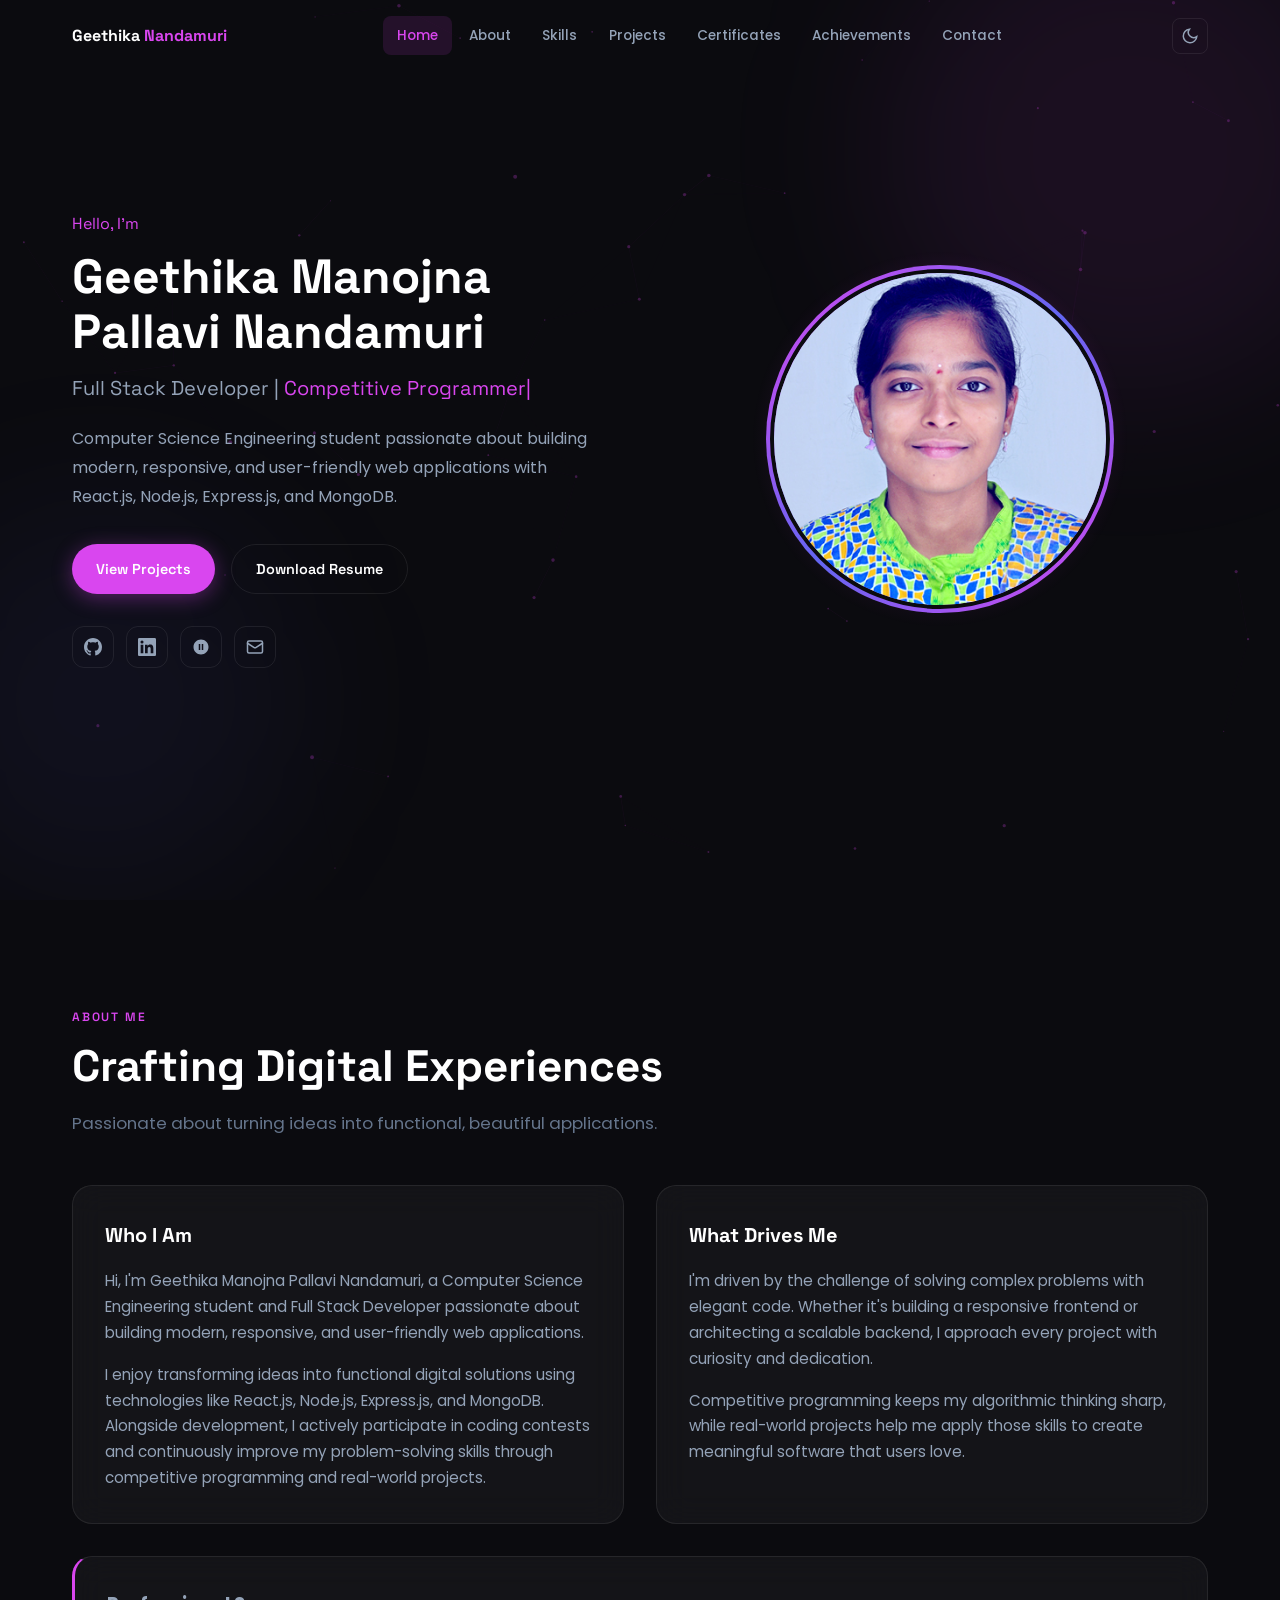
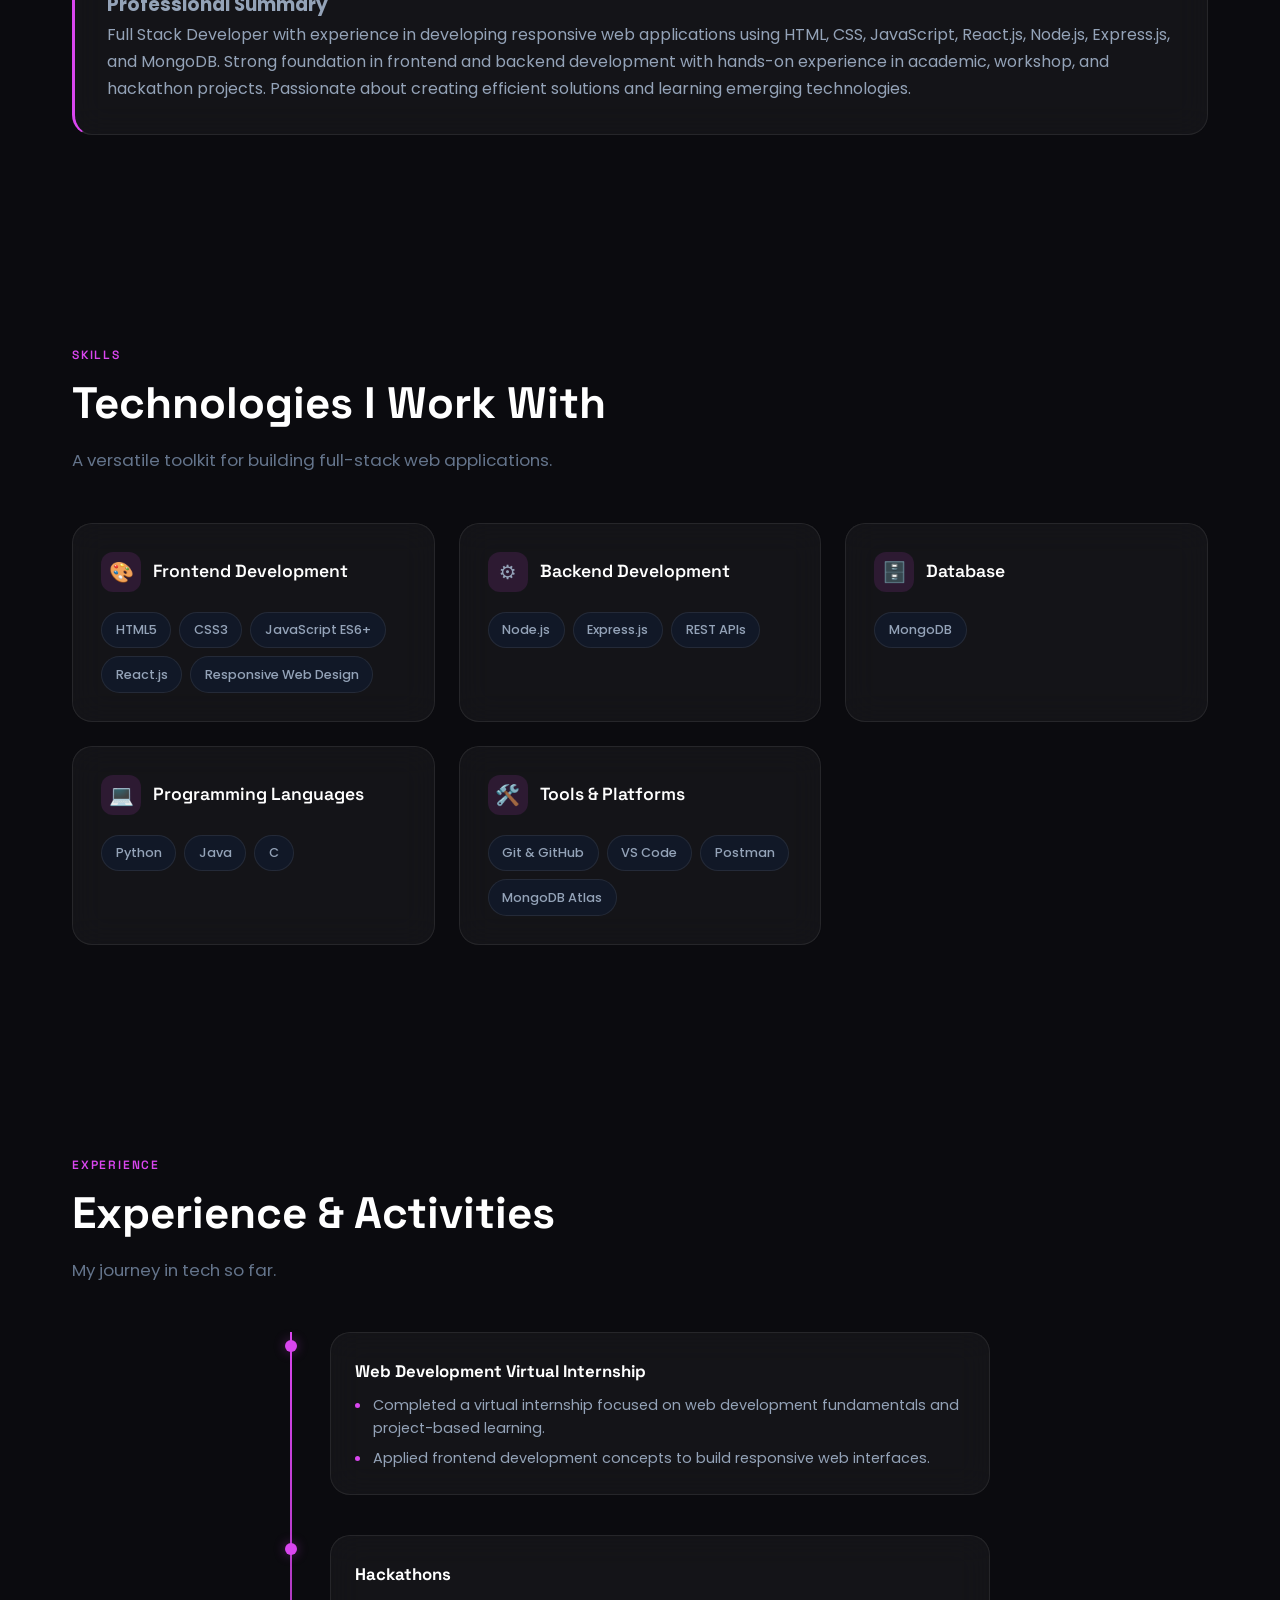
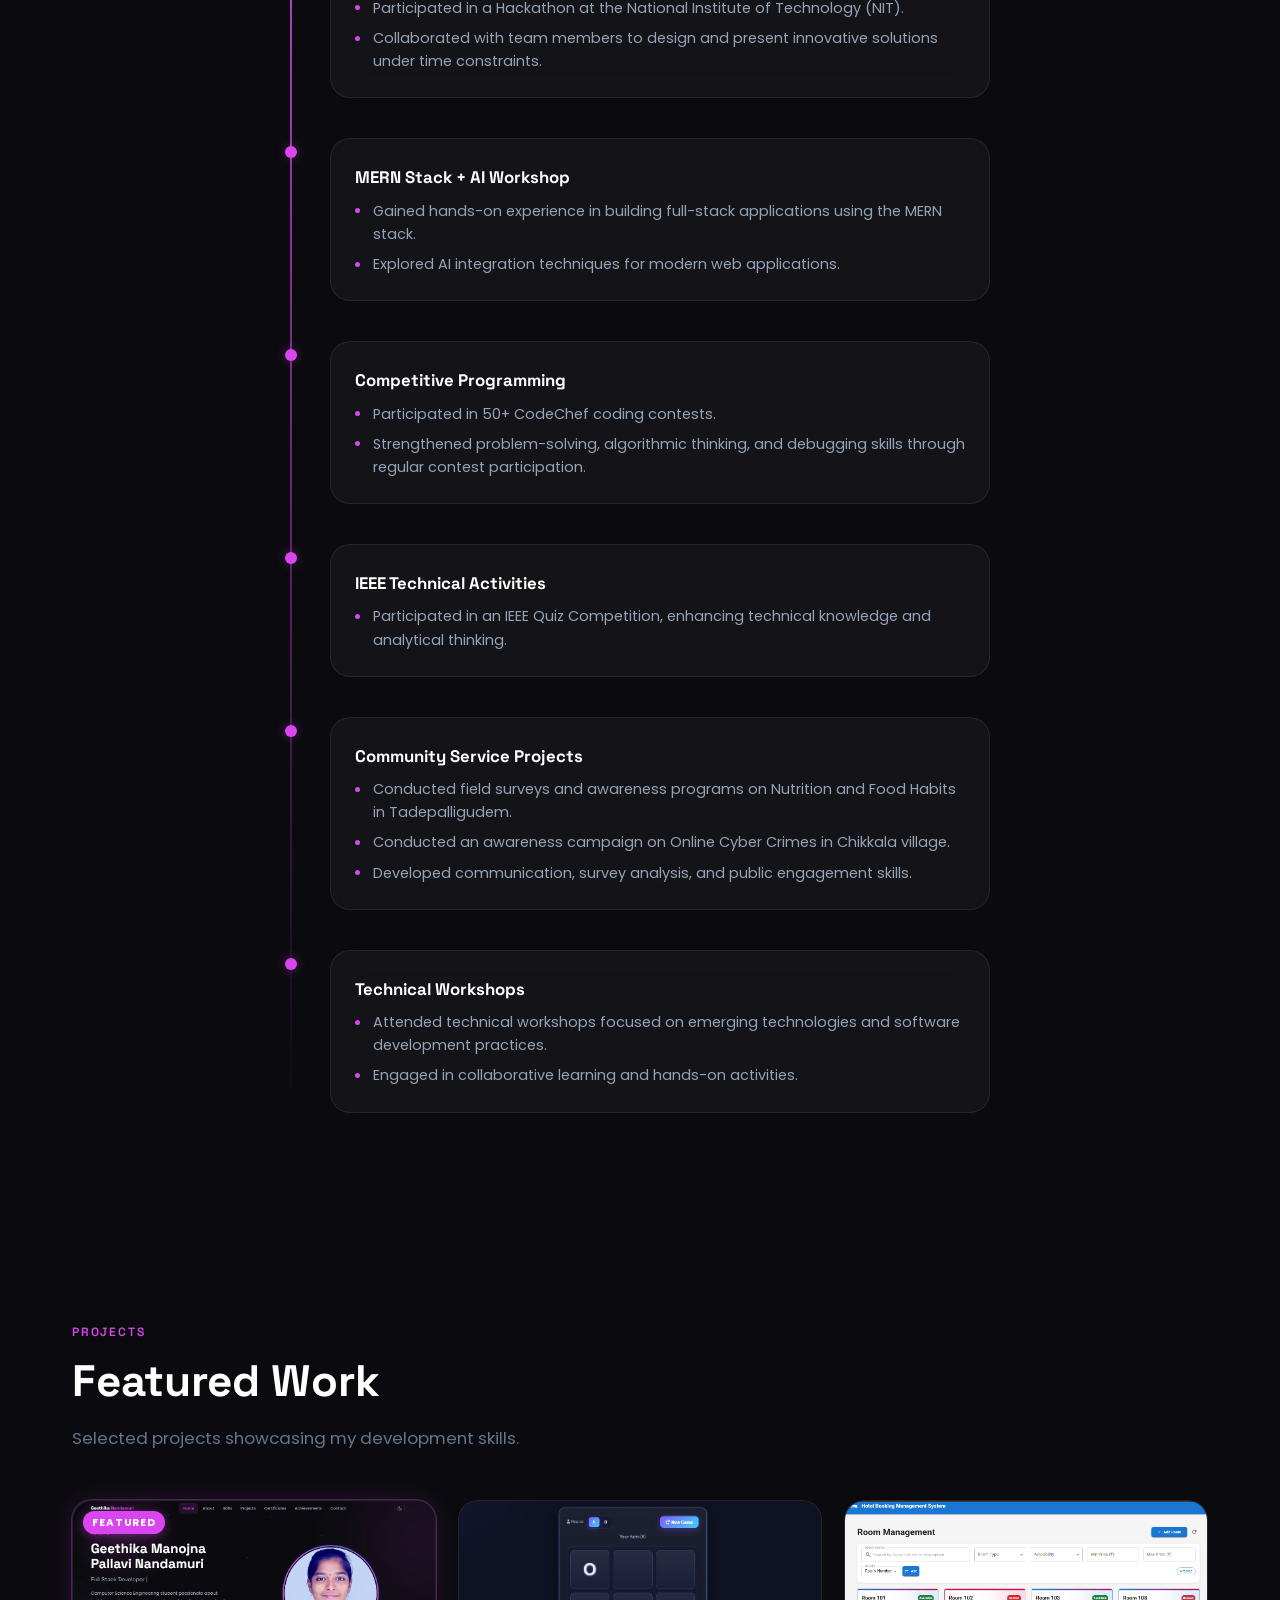
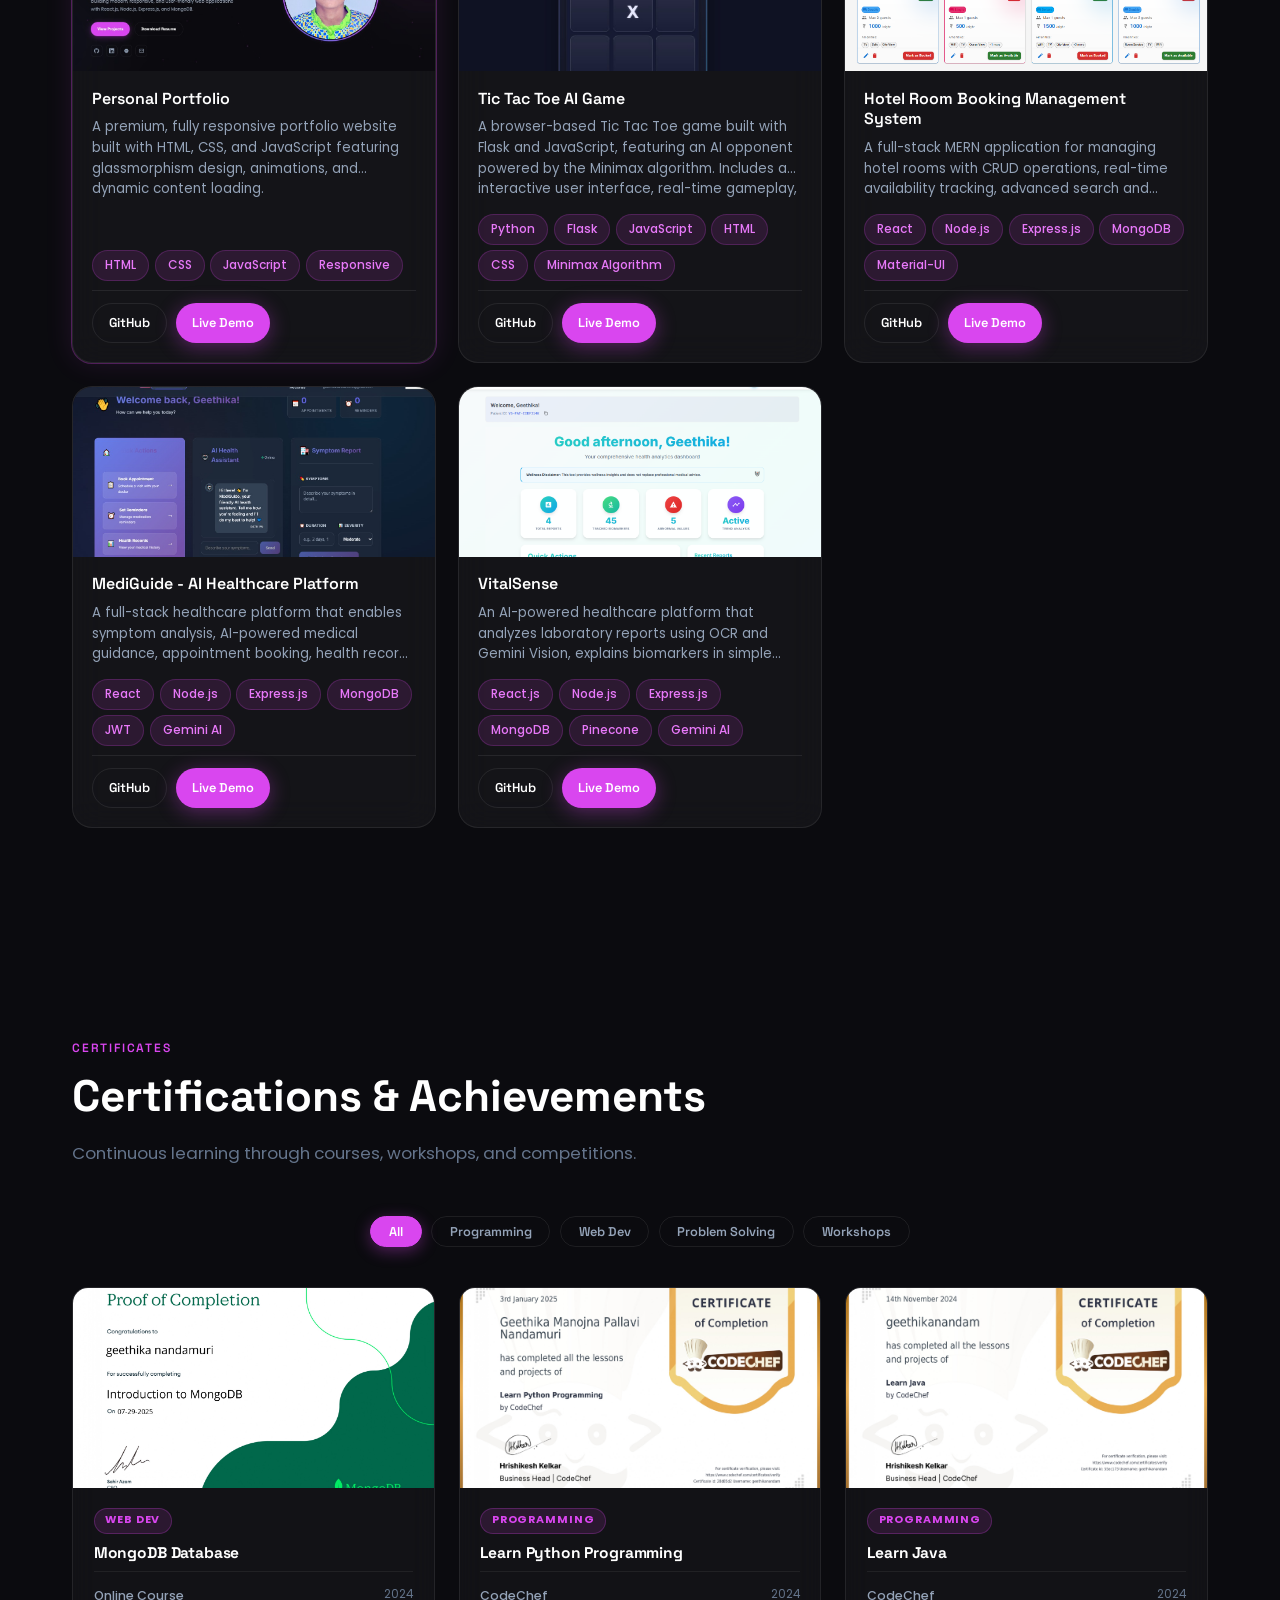
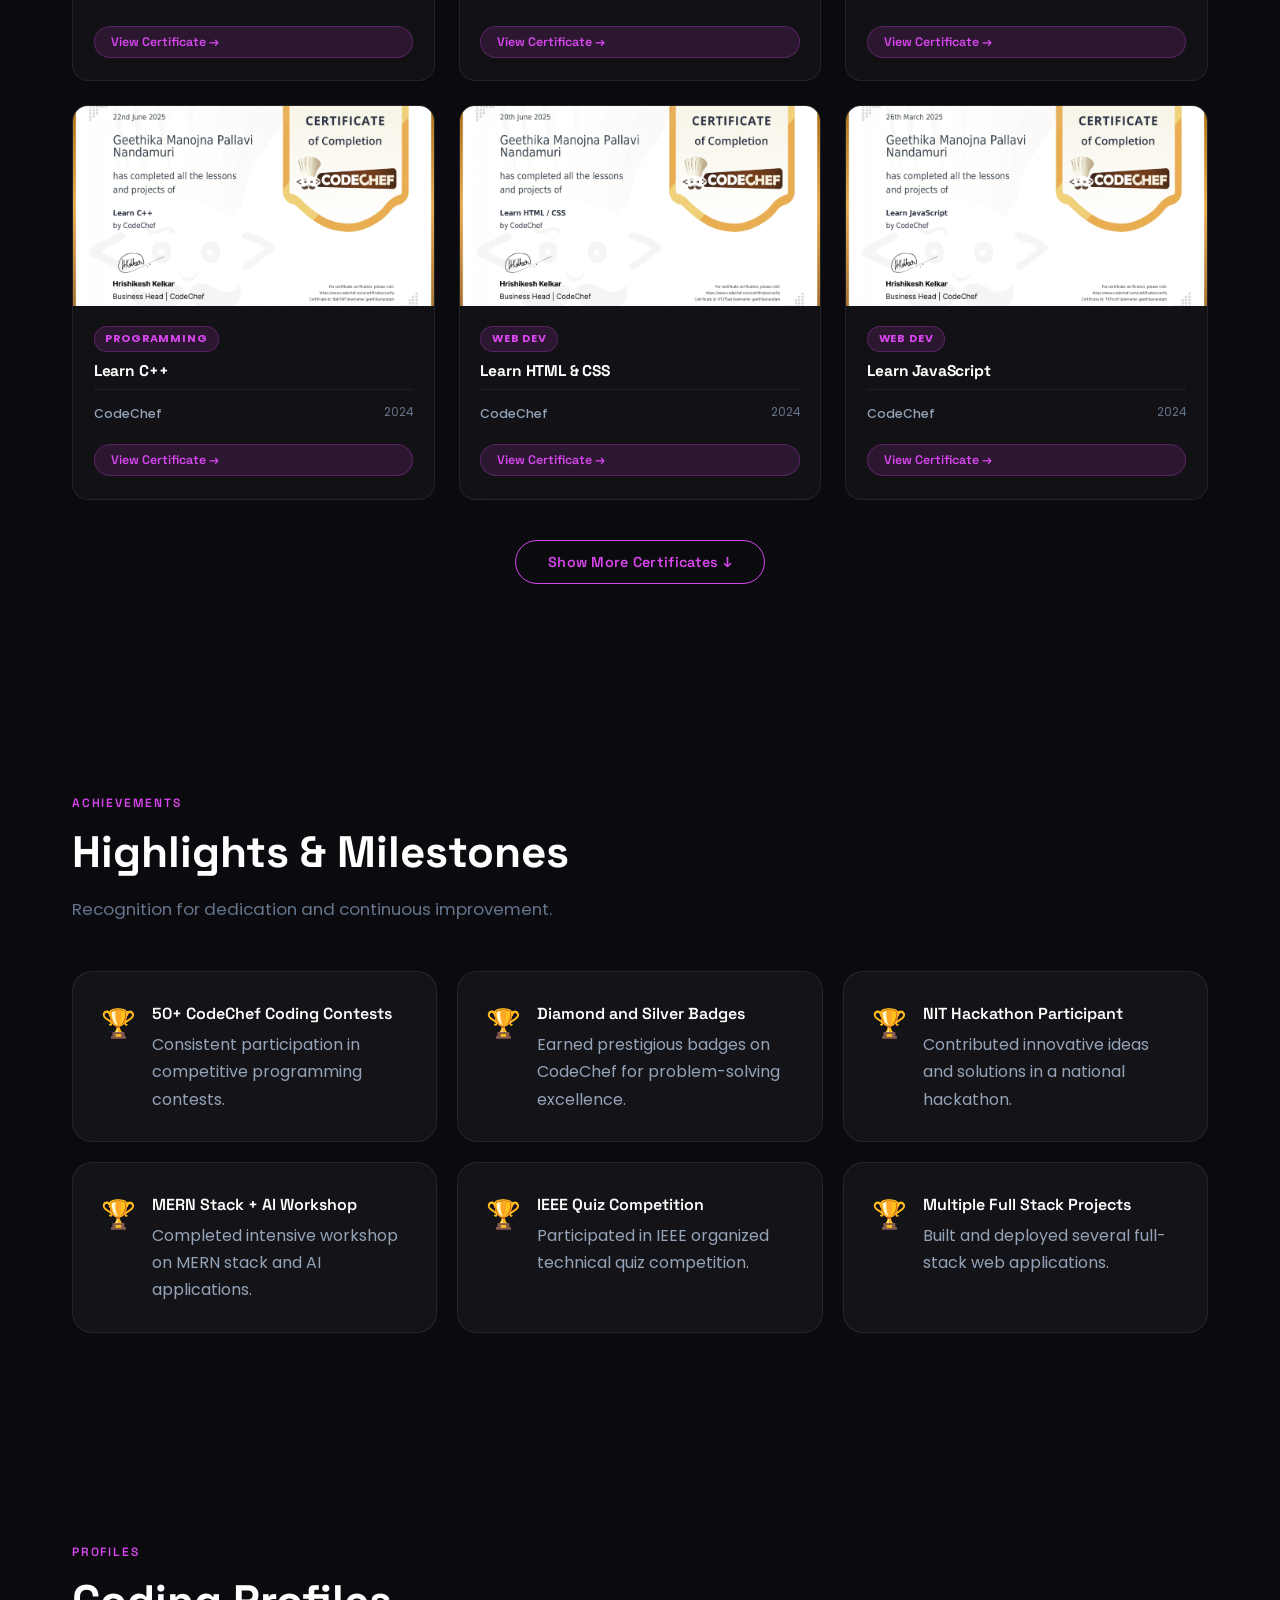
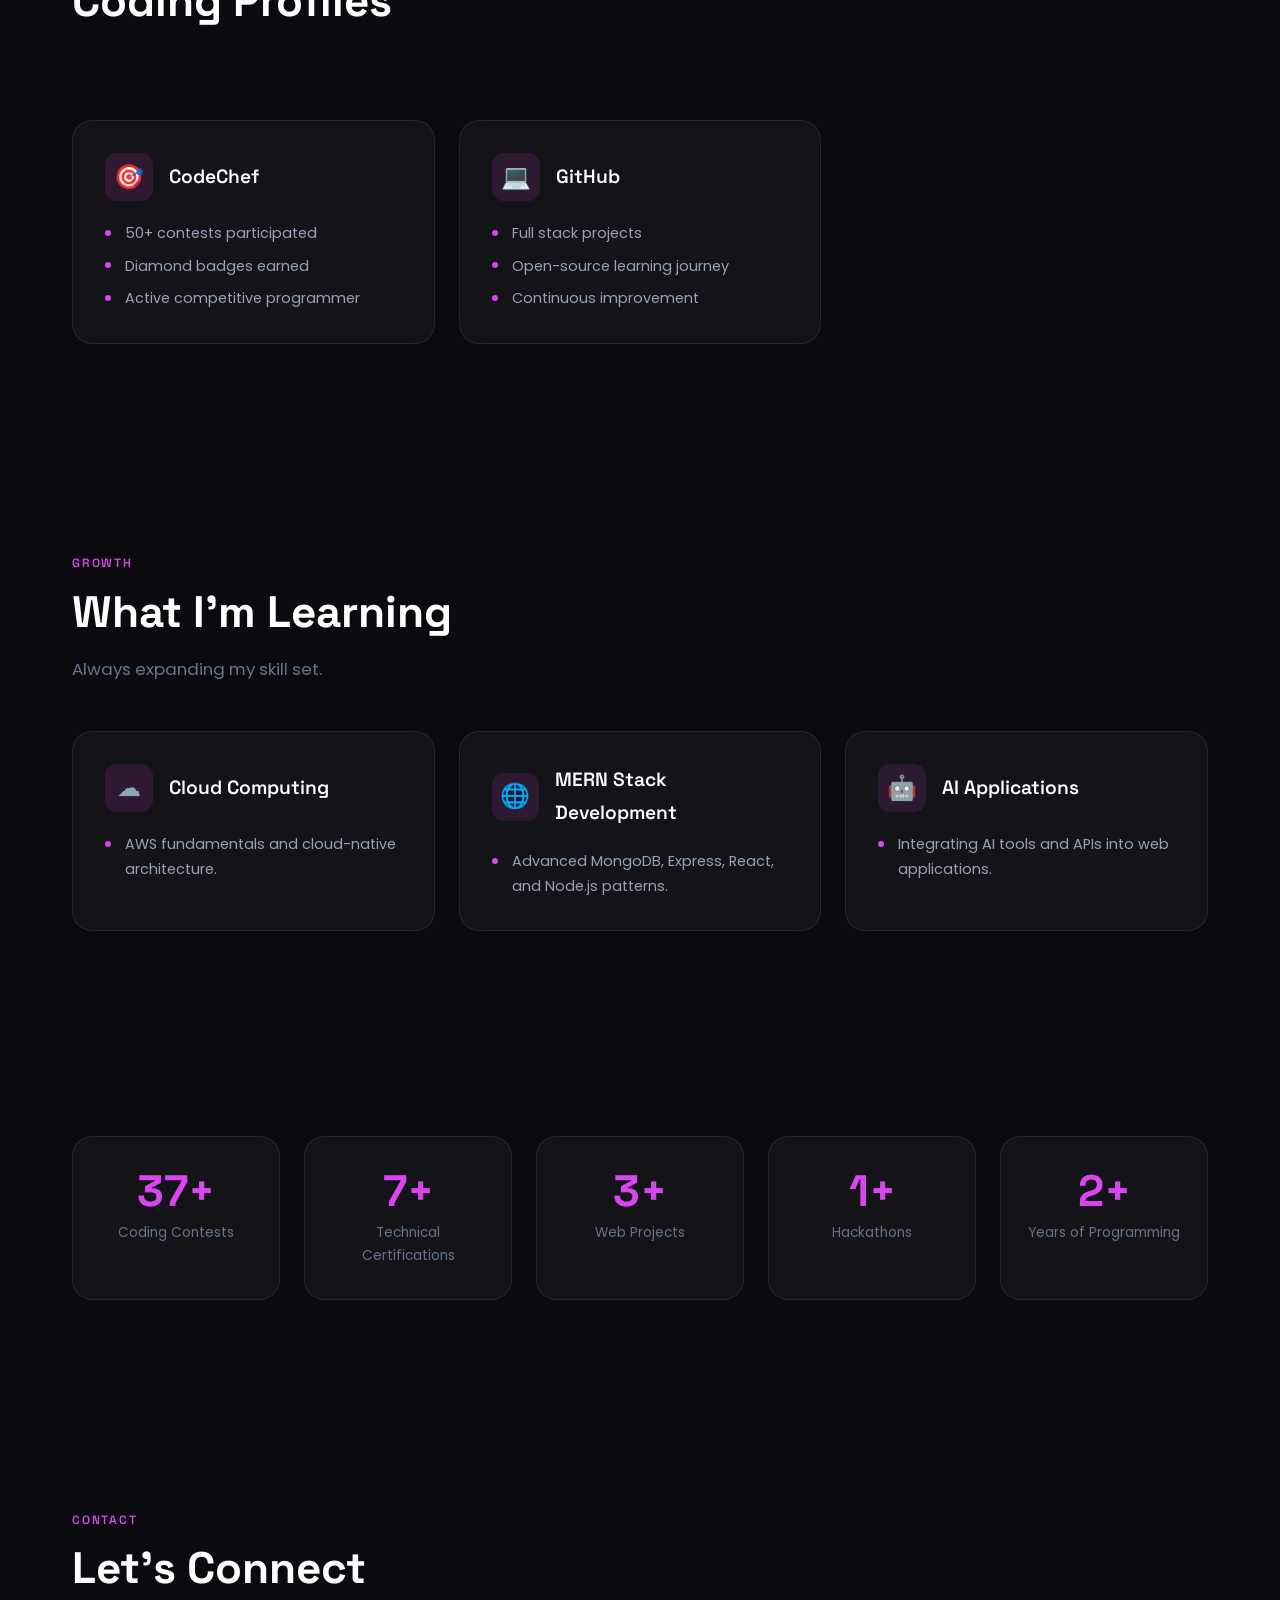
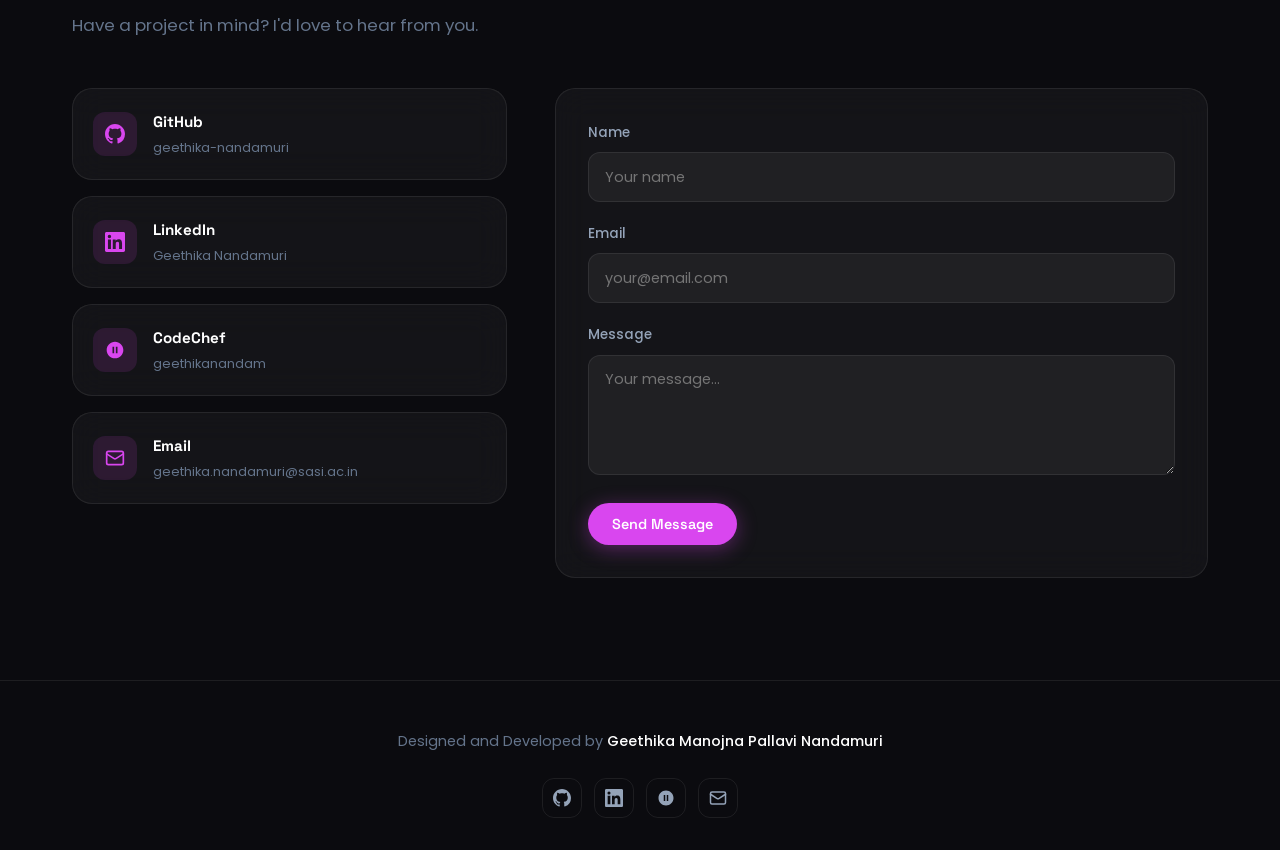
==== commit a2094f2c: "Added resume" ====
--- a/index.html
+++ b/index.html
@@ -1,951 +1,309 @@
-<!DOCTYPE html>
+﻿<!DOCTYPE html>
 <html lang="en">
 <head>
     <meta charset="UTF-8">
     <meta name="viewport" content="width=device-width, initial-scale=1.0">
-    <meta name="description" content="Geethika Manojna Pallavi N - Portfolio | Aspiring Web Developer | B.Tech Computer Science Student">
-    <title>Geethika Manojna Pallavi N - Portfolio</title>
-
+    <meta name="description" content="Geethika Manojna Pallavi Nandamuri â€” Full Stack Developer & Competitive Programmer. Portfolio showcasing web development projects, skills, and achievements.">
+    <meta name="keywords" content="Full Stack Developer, React, Node.js, MongoDB, Portfolio, Web Developer">
+    <meta name="author" content="Geethika Manojna Pallavi Nandamuri">
+    <meta property="og:title" content="Geethika Manojna Pallavi Nandamuri â€” Portfolio">
+    <meta property="og:description" content="Full Stack Developer passionate about building modern web applications.">
+    <meta property="og:type" content="website">
+    <title>Geethika Manojna Pallavi Nandamuri â€” Full Stack Developer</title>
+    <link rel="stylesheet" href="css/variables.css">
     <link rel="stylesheet" href="css/style.css">
     <link rel="stylesheet" href="css/animations.css">
     <link rel="stylesheet" href="css/responsive.css">
 </head>
 <body>
-    <header id="navbar">
-        <nav>
-            <div class="logo">G<span class="logo-dot">.</span>Manojna</div>
-            <ul class="menu">
-                <li><a href="#intro"    class="nav-link active">Home</a></li>
-                <li><a href="#skills"   class="nav-link">Skills</a></li>
-                <li><a href="#certificates" class="nav-link">Certificates</a></li>
-                <li><a href="#achievements" class="nav-link">Achievements</a></li>
-            </ul>
-        </nav>
+    <div class="scroll-progress" id="scrollProgress" aria-hidden="true"></div>
+    <div class="mouse-glow" id="mouseGlow" aria-hidden="true"></div>
+    <div id="particles-js" aria-hidden="true"></div>
+    <div class="nav-overlay" id="navOverlay"></div>
+
+    <!-- Navbar -->
+    <header class="navbar" id="navbar">
+        <div class="container navbar__inner">
+            <a href="#home" class="navbar__logo">Geethika <span>Nandamuri</span></a>
+            <nav class="navbar__nav" id="navMenu" aria-label="Main navigation">
+                <a href="#home" class="navbar__link active">Home</a>
+                <a href="#about" class="navbar__link">About</a>
+                <a href="#skills" class="navbar__link">Skills</a>
+                <a href="#projects" class="navbar__link">Projects</a>
+                <a href="#certificates" class="navbar__link">Certificates</a>
+                <a href="#achievements" class="navbar__link">Achievements</a>
+                <a href="#contact" class="navbar__link">Contact</a>
+            </nav>
+            <div class="navbar__actions">
+                <button class="theme-toggle" id="themeToggle" aria-label="Toggle theme">
+                    <svg class="icon-moon" width="18" height="18" viewBox="0 0 24 24" fill="none" stroke="currentColor" stroke-width="2" stroke-linecap="round"><path d="M21 12.79A9 9 0 1 1 11.21 3 7 7 0 0 0 21 12.79z"/></svg>
+                    <svg class="icon-sun" width="18" height="18" viewBox="0 0 24 24" fill="none" stroke="currentColor" stroke-width="2" stroke-linecap="round"><circle cx="12" cy="12" r="5"/><line x1="12" y1="1" x2="12" y2="3"/><line x1="12" y1="21" x2="12" y2="23"/><line x1="4.22" y1="4.22" x2="5.64" y2="5.64"/><line x1="18.36" y1="18.36" x2="19.78" y2="19.78"/><line x1="1" y1="12" x2="3" y2="12"/><line x1="21" y1="12" x2="23" y2="12"/><line x1="4.22" y1="19.78" x2="5.64" y2="18.36"/><line x1="18.36" y1="5.64" x2="19.78" y2="4.22"/></svg>
+                </button>
+                <button class="navbar__toggle" id="navToggle" aria-label="Toggle menu" aria-expanded="false">
+                    <span></span><span></span><span></span>
+                </button>
+            </div>
+        </div>
     </header>
 
-    <section id="intro">
-        <!-- decorative background blobs -->
-        <div class="hero-blob hero-blob--1" aria-hidden="true"></div>
-        <div class="hero-blob hero-blob--2" aria-hidden="true"></div>
-        <div class="hero-blob hero-blob--3" aria-hidden="true"></div>
-
-        <div class="intro-container">
-
-            <!-- ── LEFT COLUMN ── -->
-            <div class="intro-text">
-                <p class="hero-greeting">👋 Hello, I'm</p>
-
-                <h1 class="hero-name">
-                    Geethika
-                    <span class="hero-name-sub">Manojna Pallavi</span>
-                </h1>
-
-                <div class="hero-role">
-                    <span class="role-prefix">I'm a&nbsp;</span>
-                    <span class="role-typed" id="typedRole">Web Developer</span>
-                    <span class="role-cursor" aria-hidden="true">|</span>
-                </div>
-
-                <p class="hero-desc">B.Tech Computer Science student passionate about building modern web experiences. I turn ideas into elegant, performant digital products.</p>
-
-                <div class="hero-cta">
-                    <a href="#" class="btn btn--primary" download>
-                        <svg width="16" height="16" viewBox="0 0 24 24" fill="none" stroke="currentColor" stroke-width="2.2" stroke-linecap="round" stroke-linejoin="round" aria-hidden="true"><path d="M21 15v4a2 2 0 0 1-2 2H5a2 2 0 0 1-2-2v-4"/><polyline points="7 10 12 15 17 10"/><line x1="12" y1="15" x2="12" y2="3"/></svg>
-                        Download Resume
-                    </a>
-                    <a href="#achievements" class="btn btn--ghost">
-                        <svg width="16" height="16" viewBox="0 0 24 24" fill="none" stroke="currentColor" stroke-width="2.2" stroke-linecap="round" stroke-linejoin="round" aria-hidden="true"><path d="M4 4h16c1.1 0 2 .9 2 2v12c0 1.1-.9 2-2 2H4c-1.1 0-2-.9-2-2V6c0-1.1.9-2 2-2z"/><polyline points="22,6 12,13 2,6"/></svg>
-                        Contact Me
-                    </a>
-                </div>
-
-                <div class="social-links">
-                    <a href="https://www.linkedin.com/in/geethika-manojna-pallavi-nandamuri-a57b402a2/" target="_blank" aria-label="LinkedIn">
-                        <img src="https://static.vecteezy.com/system/resources/previews/018/930/480/non_2x/linkedin-logo-linkedin-icon-transparent-free-png.png" alt="LinkedIn">
-                    </a>
-                    <a href="https://github.com/geethika-nandamuri" target="_blank" aria-label="GitHub">
-                        <img src="https://cdn-icons-png.flaticon.com/512/25/25231.png" alt="GitHub">
-                    </a>
-                    <a href="https://www.codechef.com/users/geethikanandam" target="_blank" aria-label="CodeChef">
-                        <img src="https://images.crunchbase.com/image/upload/c_pad,f_auto,q_auto:eco,dpr_1/zruiknbedz8yqafxbazb" alt="CodeChef">
-                    </a>
-                </div>
-            </div>
-
-            <!-- ── RIGHT COLUMN ── -->
-            <div class="intro-image">
-                <!-- decorative rings -->
-                <div class="hero-ring hero-ring--1" aria-hidden="true"></div>
-                <div class="hero-ring hero-ring--2" aria-hidden="true"></div>
-                <!-- particle dots -->
-                <div class="hero-particles" aria-hidden="true">
-                    <span></span><span></span><span></span>
-                    <span></span><span></span><span></span>
-                </div>
-                <!-- profile image -->
-                <div class="hero-img-wrapper">
-                    <img src="https://www.sureteam.co.uk/wp-content/uploads/2019/06/New_healthy_working_system.jpeg" alt="Geethika Manojna Pallavi">
-                </div>
-            </div>
-
-        </div>
-
-        <!-- scroll indicator -->
-        <div class="scroll-indicator" aria-label="Scroll down">
-            <span class="scroll-indicator__line"></span>
-            <span class="scroll-indicator__label">Scroll</span>
-        </div>
-    </section>
-
-    <section id="skills">
-        <h2 class="section-title">Skills</h2>
-
-        <div class="bento-grid">
-
-            <!-- WIDE intro card -->
-            <div class="bento-card bento-card--intro">
-                <div class="bento-card__inner">
-                    <p class="bento-label">About my stack</p>
-                    <h3>What I Build With</h3>
-                    <p>Aspiring Web Developer and problem solver passionate about crafting performant, elegant digital experiences using modern tools and languages.</p>
-                    <div class="bento-tags">
-                        <span>Web Dev</span><span>Problem Solving</span><span>Full Stack</span>
-                    </div>
-                </div>
-            </div>
-
-            <!-- skill cards -->
-            <div class="bento-card skill-card" data-level="90">
-                <div class="bento-card__inner">
-                    <div class="skill-icon">
-                        <img src="https://encrypted-tbn0.gstatic.com/images?q=tbn:ANd9GcQYZqZkpMyiN2uSuT7GAf6JSkJ44YsZqoQHdw&s" alt="Python">
-                    </div>
-                    <span class="skill-name">Python</span>
-                    <div class="skill-bar"><div class="skill-bar__fill" style="--pct:90%"></div></div>
-                </div>
-            </div>
-
-            <div class="bento-card skill-card" data-level="80">
-                <div class="bento-card__inner">
-                    <div class="skill-icon">
-                        <img src="https://cdn.iconscout.com/icon/free/png-256/free-java-logo-icon-download-in-svg-png-gif-file-formats--wordmark-programming-language-pack-logos-icons-1174953.png?f=webp&w=256" alt="Java">
-                    </div>
-                    <span class="skill-name">Java</span>
-                    <div class="skill-bar"><div class="skill-bar__fill" style="--pct:80%"></div></div>
-                </div>
-            </div>
-
-            <div class="bento-card skill-card" data-level="95">
-                <div class="bento-card__inner">
-                    <div class="skill-icon">
-                        <img src="https://grafxflow.co.uk/storage/app/uploads/public/5ac/be6/276/thumb_764_566_0_0_0_auto.png" alt="HTML">
-                    </div>
-                    <span class="skill-name">HTML5</span>
-                    <div class="skill-bar"><div class="skill-bar__fill" style="--pct:95%"></div></div>
-                </div>
-            </div>
-
-            <div class="bento-card skill-card" data-level="90">
-                <div class="bento-card__inner">
-                    <div class="skill-icon">
-                        <img src="https://upload.wikimedia.org/wikipedia/commons/d/d5/CSS3_logo_and_wordmark.svg" alt="CSS">
-                    </div>
-                    <span class="skill-name">CSS3</span>
-                    <div class="skill-bar"><div class="skill-bar__fill" style="--pct:90%"></div></div>
-                </div>
-            </div>
-
-            <!-- TALL featured card -->
-            <div class="bento-card bento-card--featured">
-                <div class="bento-card__inner">
-                    <p class="bento-label">Most used</p>
-                    <div class="featured-icon">
-                        <img src="https://img.icons8.com/?size=512&id=40670&format=png" alt="JavaScript">
-                    </div>
-                    <span class="skill-name">JavaScript</span>
-                    <p class="featured-desc">Building interactive, dynamic web applications with modern ES6+.</p>
-                    <div class="skill-bar"><div class="skill-bar__fill" style="--pct:88%"></div></div>
-                </div>
-            </div>
-
-            <div class="bento-card skill-card" data-level="72">
-                <div class="bento-card__inner">
-                    <div class="skill-icon">
-                        <img src="https://encrypted-tbn0.gstatic.com/images?q=tbn:ANd9GcT8cl5rtqfvfbXqVktysiF-aR_TwZoeuYZwFg&s" alt="Node.js">
-                    </div>
-                    <span class="skill-name">Node.js</span>
-                    <div class="skill-bar"><div class="skill-bar__fill" style="--pct:72%"></div></div>
-                </div>
-            </div>
-
-            <div class="bento-card skill-card" data-level="70">
-                <div class="bento-card__inner">
-                    <div class="skill-icon">
-                        <img src="https://cdn.iconscout.com/icon/free/png-256/free-mongodb-3-1175138.png" alt="MongoDB">
-                    </div>
-                    <span class="skill-name">MongoDB</span>
-                    <div class="skill-bar"><div class="skill-bar__fill" style="--pct:70%"></div></div>
-                </div>
-            </div>
-
-            <div class="bento-card skill-card" data-level="78">
-                <div class="bento-card__inner">
-                    <div class="skill-icon">
-                        <img src="https://upload.wikimedia.org/wikipedia/commons/thumb/1/18/ISO_C%2B%2B_Logo.svg/1200px-ISO_C%2B%2B_Logo.svg.png" alt="C++">
-                    </div>
-                    <span class="skill-name">C++</span>
-                    <div class="skill-bar"><div class="skill-bar__fill" style="--pct:78%"></div></div>
-                </div>
-            </div>
-
-            <!-- stat card -->
-            <div class="bento-card bento-card--stat">
-                <div class="bento-card__inner">
-                    <span class="stat-big">8+</span>
-                    <p>Technologies mastered</p>
-                </div>
-            </div>
-
-        </div>
-    </section>
-
-    <section id="certificates">
-        <h2 class="section-title">Certifications</h2>
-
-        <div class="certificates-header">
-            <div class="certificates-stats">
-                <div class="stat-item">
-                    <span class="stat-number">26</span>
-                    <span class="stat-label">Total Certificates</span>
-                </div>
-                <div class="stat-item">
-                    <span class="stat-number">8</span>
-                    <span class="stat-label">Programming Languages</span>
-                </div>
-                <div class="stat-item">
-                    <span class="stat-number">5</span>
-                    <span class="stat-label">Web Technologies</span>
-                </div>
-                <div class="stat-item">
-                    <span class="stat-number">6</span>
-                    <span class="stat-label">Problem Solving</span>
-                </div>
-            </div>
-
-            <div class="category-filters">
-                <button class="filter-btn active" data-filter="all">
-                    <span class="filter-btn__icon">✦</span> All
-                </button>
-                <button class="filter-btn" data-filter="programming">
-                    <span class="filter-btn__icon">⌨</span> Programming
-                </button>
-                <button class="filter-btn" data-filter="web">
-                    <span class="filter-btn__icon">🌐</span> Web Dev
-                </button>
-                <button class="filter-btn" data-filter="problem-solving">
-                    <span class="filter-btn__icon">⚡</span> Problem Solving
-                </button>
-                <button class="filter-btn" data-filter="workshop">
-                    <span class="filter-btn__icon">🎓</span> Workshops
-                </button>
-            </div>
-        </div>
-
-        <div class="certificates-grid" id="certificatesGrid">
-            <!-- Programming Languages -->
-            <div class="certificate-card" data-category="programming">
-                <div class="certificate-image-container">
-                    <img src="Certificates/geethikanandam-Learn Python Programming_page-0001.jpg" alt="Python Programming Certificate">
-                    <div class="certificate-overlay">
-                        <span class="view-certificate">View Certificate</span>
-                    </div>
-                </div>
-                <div class="certificate-info">
-                    <span class="certificate-category">Programming</span>
-                    <h3 class="certificate-title">Learn Python Programming</h3>
-                    <p class="certificate-description">Comprehensive Python programming fundamentals and best practices</p>
-                    <div class="certificate-footer">
-                        <span class="certificate-platform">CodeChef</span>
-                        <span class="view-btn">View →</span>
-                    </div>
-                </div>
-            </div>
-
-            <div class="certificate-card" data-category="programming">
-                <div class="certificate-image-container">
-                    <img src="Certificates/geethikanandam-Learn Java_page-0001.jpg" alt="Java Certificate">
-                    <div class="certificate-overlay">
-                        <span class="view-certificate">View Certificate</span>
-                    </div>
-                </div>
-                <div class="certificate-info">
-                    <span class="certificate-category">Programming</span>
-                    <h3 class="certificate-title">Learn Java</h3>
-                    <p class="certificate-description">Java programming language fundamentals and object-oriented concepts</p>
-                    <div class="certificate-footer">
-                        <span class="certificate-platform">CodeChef</span>
-                        <span class="view-btn">View →</span>
-                    </div>
-                </div>
-            </div>
-
-            <div class="certificate-card" data-category="programming">
-                <div class="certificate-image-container">
-                    <img src="Certificates/geethikanandam-Learn C++_page-0001.jpg" alt="C++ Certificate">
-                    <div class="certificate-overlay">
-                        <span class="view-certificate">View Certificate</span>
-                    </div>
-                </div>
-                <div class="certificate-info">
-                    <span class="certificate-category">Programming</span>
-                    <h3 class="certificate-title">Learn C++</h3>
-                    <p class="certificate-description">C++ programming fundamentals and advanced concepts</p>
-                    <div class="certificate-footer">
-                        <span class="certificate-platform">CodeChef</span>
-                        <span class="view-btn">View →</span>
-                    </div>
-                </div>
-            </div>
-
-            <!-- Web Development -->
-            <div class="certificate-card" data-category="web">
-                <div class="certificate-image-container">
-                    <img src="Certificates/geethikanandam-Learn HTML _ CSS_page-0001.jpg" alt="HTML & CSS Certificate">
-                    <div class="certificate-overlay">
-                        <span class="view-certificate">View Certificate</span>
-                    </div>
-                </div>
-                <div class="certificate-info">
-                    <span class="certificate-category">Web Development</span>
-                    <h3 class="certificate-title">Learn HTML & CSS</h3>
-                    <p class="certificate-description">Front-end web development with HTML and CSS fundamentals</p>
-                    <div class="certificate-footer">
-                        <span class="certificate-platform">CodeChef</span>
-                        <span class="view-btn">View →</span>
-                    </div>
-                </div>
-            </div>
-
-            <div class="certificate-card" data-category="web">
-                <div class="certificate-image-container">
-                    <img src="Certificates/geethikanandam-Learn JavaScript_page-0001.jpg" alt="JavaScript Certificate">
-                    <div class="certificate-overlay">
-                        <span class="view-certificate">View Certificate</span>
-                    </div>
-                </div>
-                <div class="certificate-info">
-                    <span class="certificate-category">Web Development</span>
-                    <h3 class="certificate-title">Learn JavaScript</h3>
-                    <p class="certificate-description">JavaScript programming for interactive web applications</p>
-                    <div class="certificate-footer">
-                        <span class="certificate-platform">CodeChef</span>
-                        <span class="view-btn">View →</span>
-                    </div>
-                </div>
-            </div>
-
-            <div class="certificate-card" data-category="web">
-                <div class="certificate-image-container">
-                    <img src="Certificates/geethikanandam-Projects using HTML _ CSS_page-0001.jpg" alt="HTML & CSS Projects Certificate">
-                    <div class="certificate-overlay">
-                        <span class="view-certificate">View Certificate</span>
-                    </div>
-                </div>
-                <div class="certificate-info">
-                    <span class="certificate-category">Web Development</span>
-                    <h3 class="certificate-title">Projects using HTML & CSS</h3>
-                    <p class="certificate-description">Hands-on projects building responsive web applications</p>
-                    <div class="certificate-footer">
-                        <span class="certificate-platform">CodeChef</span>
-                        <span class="view-btn">View →</span>
-                    </div>
-                </div>
-            </div>
-
-            <div class="certificate-card" data-category="web">
-                <div class="certificate-image-container">
-                    <img src="Certificates/Mongo DB certificate_page-0001.jpg" alt="MongoDB Certificate">
-                    <div class="certificate-overlay">
-                        <span class="view-certificate">View Certificate</span>
-                    </div>
-                </div>
-                <div class="certificate-info">
-                    <span class="certificate-category">Web Development</span>
-                    <h3 class="certificate-title">MongoDB Database</h3>
-                    <p class="certificate-description">NoSQL database management with MongoDB</p>
-                    <div class="certificate-footer">
-                        <span class="certificate-platform">Online Course</span>
-                        <span class="view-btn">View →</span>
-                    </div>
-                </div>
-            </div>
-
-            <!-- Problem Solving -->
-            <div class="certificate-card" data-category="problem-solving">
-                <div class="certificate-image-container">
-                    <img src="Certificates/geethikanandam-Beginner DSA in Python_page-0001.jpg" alt="DSA in Python Certificate">
-                    <div class="certificate-overlay">
-                        <span class="view-certificate">View Certificate</span>
-                    </div>
-                </div>
-                <div class="certificate-info">
-                    <span class="certificate-category">Problem Solving</span>
-                    <h3 class="certificate-title">Beginner DSA in Python</h3>
-                    <p class="certificate-description">Data structures and algorithms fundamentals in Python</p>
-                    <div class="certificate-footer">
-                        <span class="certificate-platform">CodeChef</span>
-                        <span class="view-btn">View →</span>
-                    </div>
-                </div>
-            </div>
-
-            <div class="certificate-card" data-category="problem-solving">
-                <div class="certificate-image-container">
-                    <img src="Certificates/geethikanandam-Greedy Algorithms_page-0001.jpg" alt="Greedy Algorithms Certificate">
-                    <div class="certificate-overlay">
-                        <span class="view-certificate">View Certificate</span>
-                    </div>
-                </div>
-                <div class="certificate-info">
-                    <span class="certificate-category">Problem Solving</span>
-                    <h3 class="certificate-title">Greedy Algorithms</h3>
-                    <p class="certificate-description">Advanced algorithm design using greedy techniques</p>
-                    <div class="certificate-footer">
-                        <span class="certificate-platform">CodeChef</span>
-                        <span class="view-btn">View →</span>
-                    </div>
-                </div>
-            </div>
-
-            <div class="certificate-card" data-category="problem-solving">
-                <div class="certificate-image-container">
-                    <img src="Certificates/geethikanandam-Problem solving in Python_page-0001.jpg" alt="Problem Solving in Python Certificate">
-                    <div class="certificate-overlay">
-                        <span class="view-certificate">View Certificate</span>
-                    </div>
-                </div>
-                <div class="certificate-info">
-                    <span class="certificate-category">Problem Solving</span>
-                    <h3 class="certificate-title">Problem Solving in Python</h3>
-                    <p class="certificate-description">Advanced problem-solving techniques and patterns</p>
-                    <div class="certificate-footer">
-                        <span class="certificate-platform">CodeChef</span>
-                        <span class="view-btn">View →</span>
-                    </div>
-                </div>
-            </div>
-
-            <div class="certificate-card" data-category="problem-solving">
-                <div class="certificate-image-container">
-                    <img src="Certificates/geethikanandam-Arrays_page-0001.jpg" alt="Arrays Certificate">
-                    <div class="certificate-overlay">
-                        <span class="view-certificate">View Certificate</span>
-                    </div>
-                </div>
-                <div class="certificate-info">
-                    <span class="certificate-category">Problem Solving</span>
-                    <h3 class="certificate-title">Arrays Practice</h3>
-                    <p class="certificate-description">Mastering array data structure and algorithms</p>
-                    <div class="certificate-footer">
-                        <span class="certificate-platform">CodeChef</span>
-                        <span class="view-btn">View →</span>
-                    </div>
-                </div>
-            </div>
-
-            <div class="certificate-card" data-category="problem-solving">
-                <div class="certificate-image-container">
-                    <img src="Certificates/geethikanandam-Practice Arrays_page-0001.jpg" alt="Practice Arrays Certificate">
-                    <div class="certificate-overlay">
-                        <span class="view-certificate">View Certificate</span>
-                    </div>
-                </div>
-                <div class="certificate-info">
-                    <span class="certificate-category">Problem Solving</span>
-                    <h3 class="certificate-title">Practice Arrays</h3>
-                    <p class="certificate-description">Hands-on practice with array manipulation problems</p>
-                    <div class="certificate-footer">
-                        <span class="certificate-platform">CodeChef</span>
-                        <span class="view-btn">View →</span>
-                    </div>
-                </div>
-            </div>
-
-            <div class="certificate-card" data-category="problem-solving">
-                <div class="certificate-image-container">
-                    <img src="Certificates/geethikanandam-Practice Strings_page-0001.jpg" alt="Practice Strings Certificate">
-                    <div class="certificate-overlay">
-                        <span class="view-certificate">View Certificate</span>
-                    </div>
-                </div>
-                <div class="certificate-info">
-                    <span class="certificate-category">Problem Solving</span>
-                    <h3 class="certificate-title">Practice Strings</h3>
-                    <p class="certificate-description">String manipulation and pattern matching algorithms</p>
-                    <div class="certificate-footer">
-                        <span class="certificate-platform">CodeChef</span>
-                        <span class="view-btn">View →</span>
-                    </div>
-                </div>
-            </div>
-
-            <div class="certificate-card" data-category="problem-solving">
-                <div class="certificate-image-container">
-                    <img src="Certificates/geethikanandam-Practice Basic Math_page-0001.jpg" alt="Practice Basic Math Certificate">
-                    <div class="certificate-overlay">
-                        <span class="view-certificate">View Certificate</span>
-                    </div>
-                </div>
-                <div class="certificate-info">
-                    <span class="certificate-category">Problem Solving</span>
-                    <h3 class="certificate-title">Practice Basic Math</h3>
-                    <p class="certificate-description">Mathematical foundations for competitive programming</p>
-                    <div class="certificate-footer">
-                        <span class="certificate-platform">CodeChef</span>
-                        <span class="view-btn">View →</span>
-                    </div>
-                </div>
-            </div>
-
-            <!-- Practice Certificates -->
-            <div class="certificate-card" data-category="programming">
-                <div class="certificate-image-container">
-                    <img src="Certificates/geethikanandam-Practice Python_page-0001.jpg" alt="Practice Python Certificate">
-                    <div class="certificate-overlay">
-                        <span class="view-certificate">View Certificate</span>
-                    </div>
-                </div>
-                <div class="certificate-info">
-                    <span class="certificate-category">Programming</span>
-                    <h3 class="certificate-title">Practice Python</h3>
-                    <p class="certificate-description">Advanced Python programming practice and exercises</p>
-                    <div class="certificate-footer">
-                        <span class="certificate-platform">CodeChef</span>
-                        <span class="view-btn">View →</span>
-                    </div>
-                </div>
-            </div>
-
-            <div class="certificate-card" data-category="programming">
-                <div class="certificate-image-container">
-                    <img src="Certificates/geethikanandam-Practice Java_page-0001.jpg" alt="Practice Java Certificate">
-                    <div class="certificate-overlay">
-                        <span class="view-certificate">View Certificate</span>
-                    </div>
-                </div>
-                <div class="certificate-info">
-                    <span class="certificate-category">Programming</span>
-                    <h3 class="certificate-title">Practice Java</h3>
-                    <p class="certificate-description">Java programming practice and problem-solving</p>
-                    <div class="certificate-footer">
-                        <span class="certificate-platform">CodeChef</span>
-                        <span class="view-btn">View →</span>
-                    </div>
-                </div>
-            </div>
-
-            <div class="certificate-card" data-category="web">
-                <div class="certificate-image-container">
-                    <img src="Certificates/geethikanandam-Practice JavaScript_page-0001.jpg" alt="Practice JavaScript Certificate">
-                    <div class="certificate-overlay">
-                        <span class="view-certificate">View Certificate</span>
-                    </div>
-                </div>
-                <div class="certificate-info">
-                    <span class="certificate-category">Web Development</span>
-                    <h3 class="certificate-title">Practice JavaScript</h3>
-                    <p class="certificate-description">JavaScript practice exercises and projects</p>
-                    <div class="certificate-footer">
-                        <span class="certificate-platform">CodeChef</span>
-                        <span class="view-btn">View →</span>
-                    </div>
-                </div>
-            </div>
-
-            <!-- Rating & Level Certificates -->
-            <div class="certificate-card" data-category="problem-solving">
-                <div class="certificate-image-container">
-                    <img src="Certificates/geethikanandam-500 difficulty rating_page-0001.jpg" alt="500 Difficulty Rating Certificate">
-                    <div class="certificate-overlay">
-                        <span class="view-certificate">View Certificate</span>
-                    </div>
-                </div>
-                <div class="certificate-info">
-                    <span class="certificate-category">Problem Solving</span>
-                    <h3 class="certificate-title">500 Difficulty Rating</h3>
-                    <p class="certificate-description">Achieved 500 difficulty rating in problem-solving</p>
-                    <div class="certificate-footer">
-                        <span class="certificate-platform">CodeChef</span>
-                        <span class="view-btn">View →</span>
-                    </div>
-                </div>
-            </div>
-
-            <div class="certificate-card" data-category="problem-solving">
-                <div class="certificate-image-container">
-                    <img src="Certificates/geethikanandam-500 to 1000 difficulty rating_page-0001.jpg" alt="500-1000 Difficulty Rating Certificate">
-                    <div class="certificate-overlay">
-                        <span class="view-certificate">View Certificate</span>
-                    </div>
-                </div>
-                <div class="certificate-info">
-                    <span class="certificate-category">Problem Solving</span>
-                    <h3 class="certificate-title">500-1000 Difficulty Rating</h3>
-                    <p class="certificate-description">Advanced problem-solving achievements</p>
-                    <div class="certificate-footer">
-                        <span class="certificate-platform">CodeChef</span>
-                        <span class="view-btn">View →</span>
-                    </div>
-                </div>
-            </div>
-
-            <div class="certificate-card" data-category="problem-solving">
-                <div class="certificate-image-container">
-                    <img src="Certificates/geethikanandam-Level up from 1_ to 2__page-0001.jpg" alt="Level Up Certificate">
-                    <div class="certificate-overlay">
-                        <span class="view-certificate">View Certificate</span>
-                    </div>
-                </div>
-                <div class="certificate-info">
-                    <span class="certificate-category">Problem Solving</span>
-                    <h3 class="certificate-title">Level Up: 1 to 2</h3>
-                    <p class="certificate-description">Progressed from level 1 to level 2 in coding skills</p>
-                    <div class="certificate-footer">
-                        <span class="certificate-platform">CodeChef</span>
-                        <span class="view-btn">View →</span>
-                    </div>
-                </div>
-            </div>
-
-            <!-- Workshops & Other -->
-            <div class="certificate-card" data-category="workshop">
-                <div class="certificate-image-container">
-                    <img src="Certificates/IEEE.jpg" alt="IEEE Certificate">
-                    <div class="certificate-overlay">
-                        <span class="view-certificate">View Certificate</span>
-                    </div>
-                </div>
-                <div class="certificate-info">
-                    <span class="certificate-category">Workshops</span>
-                    <h3 class="certificate-title">IEEE Participation</h3>
-                    <p class="certificate-description">IEEE quiz competition participation certificate</p>
-                    <div class="certificate-footer">
-                        <span class="certificate-platform">IEEE</span>
-                        <span class="view-btn">View →</span>
-                    </div>
-                </div>
-            </div>
-
-            <div class="certificate-card" data-category="workshop">
-                <div class="certificate-image-container">
-                    <img src="Certificates/Workshop_CS.jpg" alt="Workshop Certificate">
-                    <div class="certificate-overlay">
-                        <span class="view-certificate">View Certificate</span>
-                    </div>
-                </div>
-                <div class="certificate-info">
-                    <span class="certificate-category">Workshops</span>
-                    <h3 class="certificate-title">Computer Science Workshop</h3>
-                    <p class="certificate-description">Workshop on computer science fundamentals</p>
-                    <div class="certificate-footer">
-                        <span class="certificate-platform">Workshop</span>
-                        <span class="view-btn">View →</span>
-                    </div>
-                </div>
-            </div>
-
-            <div class="certificate-card" data-category="workshop">
-                <div class="certificate-image-container">
-                    <img src="Certificates/swtcha freedon fest certificate_page-0001.jpg" alt="Freedom Fest Certificate">
-                    <div class="certificate-overlay">
-                        <span class="view-certificate">View Certificate</span>
-                    </div>
-                </div>
-                <div class="certificate-info">
-                    <span class="certificate-category">Workshops</span>
-                    <h3 class="certificate-title">Switcha Freedom Fest</h3>
-                    <p class="certificate-description">Participation in Switcha Freedom Fest event</p>
-                    <div class="certificate-footer">
-                        <span class="certificate-platform">Event</span>
-                        <span class="view-btn">View →</span>
-                    </div>
-                </div>
-            </div>
-
-            <!-- HackerRank & Other Platforms -->
-            <div class="certificate-card" data-category="programming">
-                <div class="certificate-image-container">
-                    <img src="Certificates/python_basics HR.jpg" alt="Python Basics HackerRank Certificate">
-                    <div class="certificate-overlay">
-                        <span class="view-certificate">View Certificate</span>
-                    </div>
-                </div>
-                <div class="certificate-info">
-                    <span class="certificate-category">Programming</span>
-                    <h3 class="certificate-title">Python Basics</h3>
-                    <p class="certificate-description">Python programming basics certification</p>
-                    <div class="certificate-footer">
-                        <span class="certificate-platform">HackerRank</span>
-                        <span class="view-btn">View →</span>
-                    </div>
-                </div>
-            </div>
-
-            <div class="certificate-card" data-category="web">
-                <div class="certificate-image-container">
-                    <img src="Certificates/intellipath.jpg" alt="Intellipath Certificate">
-                    <div class="certificate-overlay">
-                        <span class="view-certificate">View Certificate</span>
-                    </div>
-                </div>
-                <div class="certificate-info">
-                    <span class="certificate-category">Web Development</span>
-                    <h3 class="certificate-title">Intellipath Course</h3>
-                    <p class="certificate-description">Web development course completion</p>
-                    <div class="certificate-footer">
-                        <span class="certificate-platform">Intellipath</span>
-                        <span class="view-btn">View →</span>
-                    </div>
-                </div>
-            </div>
-        </div>
-
-        <div class="no-results" id="noResults">
-            <p>No certificates found in this category.</p>
-        </div>
-
-        <!-- Modal Lightbox -->
-        <div class="certificate-modal" id="certificateModal">
-            <div class="modal-backdrop"></div>
-            <div class="modal-shell">
-                <button class="modal-close" id="modalClose" aria-label="Close">
-                    <svg width="18" height="18" viewBox="0 0 24 24" fill="none" stroke="currentColor" stroke-width="2.5" stroke-linecap="round"><line x1="18" y1="6" x2="6" y2="18"/><line x1="6" y1="6" x2="18" y2="18"/></svg>
-                </button>
-                <button class="modal-nav modal-prev" id="modalPrev" aria-label="Previous">
-                    <svg width="20" height="20" viewBox="0 0 24 24" fill="none" stroke="currentColor" stroke-width="2.2" stroke-linecap="round" stroke-linejoin="round"><polyline points="15 18 9 12 15 6"/></svg>
-                </button>
-                <button class="modal-nav modal-next" id="modalNext" aria-label="Next">
-                    <svg width="20" height="20" viewBox="0 0 24 24" fill="none" stroke="currentColor" stroke-width="2.2" stroke-linecap="round" stroke-linejoin="round"><polyline points="9 18 15 12 9 6"/></svg>
-                </button>
-                <div class="modal-content">
-                    <img id="modalImage" src="" alt="Certificate">
-                </div>
-            </div>
-        </div>
-    </section>
-
-    <section id="achievements">
-        <h2 class="section-title">Achievements</h2>
-
-        <!-- ── Counter strip ── -->
-        <div class="ach-counters">
-            <div class="ach-counter">
-                <span class="ach-counter__icon" aria-hidden="true">🏆</span>
-                <span class="ach-counter__num" data-target="44">0</span>
-                <span class="ach-counter__label">Contests</span>
-            </div>
-            <div class="ach-counter">
-                <span class="ach-counter__icon" aria-hidden="true">📜</span>
-                <span class="ach-counter__num" data-target="26">0</span>
-                <span class="ach-counter__label">Certificates</span>
-            </div>
-            <div class="ach-counter">
-                <span class="ach-counter__icon" aria-hidden="true">💎</span>
-                <span class="ach-counter__num" data-target="3">0</span>
-                <span class="ach-counter__label">Badges</span>
-            </div>
-            <div class="ach-counter">
-                <span class="ach-counter__icon" aria-hidden="true">⚡</span>
-                <span class="ach-counter__num" data-target="8">0</span>
-                <span class="ach-counter__label">Languages</span>
-            </div>
-        </div>
-
-        <!-- ── Badge showcase ── -->
-        <div class="ach-badges">
-            <div class="ach-badge-card">
-                <div class="ach-badge-card__glow" aria-hidden="true"></div>
-                <div class="ach-badge-card__inner">
-                    <div class="ach-badge-card__img-wrap">
-                        <img src="Certificates/CodeChefBadge (5).png" alt="Diamond Badge">
-                    </div>
-                    <span class="ach-badge-card__tier ach-badge-card__tier--diamond">Diamond</span>
-                    <h3 class="ach-badge-card__title">Problem Solving Excellence</h3>
-                    <p class="ach-badge-card__desc">Awarded for outstanding performance in competitive problem solving on CodeChef.</p>
-                </div>
-            </div>
-            <div class="ach-badge-card">
-                <div class="ach-badge-card__glow" aria-hidden="true"></div>
-                <div class="ach-badge-card__inner">
-                    <div class="ach-badge-card__img-wrap">
-                        <img src="Certificates/CodeChefBadge (6).png" alt="Diamond Badge">
-                    </div>
-                    <span class="ach-badge-card__tier ach-badge-card__tier--diamond">Diamond</span>
-                    <h3 class="ach-badge-card__title">Consistent Practice Streak</h3>
-                    <p class="ach-badge-card__desc">Recognised for maintaining an exceptional practice streak across weekly contests.</p>
-                </div>
-            </div>
-            <div class="ach-badge-card">
-                <div class="ach-badge-card__glow" aria-hidden="true"></div>
-                <div class="ach-badge-card__inner">
-                    <div class="ach-badge-card__img-wrap">
-                        <img src="Certificates/CodeChefBadge (7).png" alt="Silver Badge">
-                    </div>
-                    <span class="ach-badge-card__tier ach-badge-card__tier--silver">Silver</span>
-                    <h3 class="ach-badge-card__title">Active Contest Participation</h3>
-                    <p class="ach-badge-card__desc">Earned for active and consistent participation in CodeChef coding contests.</p>
-                </div>
-            </div>
-        </div>
-
-        <!-- ── Timeline ── -->
-        <div class="ach-timeline">
-            <div class="ach-timeline__line" aria-hidden="true"></div>
-
-            <div class="ach-timeline__item">
-                <div class="ach-timeline__dot" aria-hidden="true">
-                    <svg width="16" height="16" viewBox="0 0 24 24" fill="none" stroke="currentColor" stroke-width="2.5" stroke-linecap="round" stroke-linejoin="round"><polyline points="20 6 9 17 4 12"/></svg>
-                </div>
-                <div class="ach-timeline__card">
-                    <span class="ach-timeline__badge">🏅 Competitive</span>
-                    <h4>44 Weekly Coding Contests</h4>
-                    <p>Participated consistently in weekly CodeChef contests, steadily improving problem-solving speed and accuracy.</p>
-                </div>
-            </div>
-
-            <div class="ach-timeline__item ach-timeline__item--right">
-                <div class="ach-timeline__dot" aria-hidden="true">
-                    <svg width="16" height="16" viewBox="0 0 24 24" fill="none" stroke="currentColor" stroke-width="2.5" stroke-linecap="round" stroke-linejoin="round"><path d="M12 2l3.09 6.26L22 9.27l-5 4.87 1.18 6.88L12 17.77l-6.18 3.25L7 14.14 2 9.27l6.91-1.01L12 2z"/></svg>
-                </div>
-                <div class="ach-timeline__card">
-                    <span class="ach-timeline__badge">💡 Innovation</span>
-                    <h4>Hackathon Contribution</h4>
-                    <p>Contributed an innovative idea to a hackathon, collaborating with peers to develop a viable technical solution.</p>
-                </div>
-            </div>
-
-            <div class="ach-timeline__item">
-                <div class="ach-timeline__dot" aria-hidden="true">
-                    <svg width="16" height="16" viewBox="0 0 24 24" fill="none" stroke="currentColor" stroke-width="2.5" stroke-linecap="round" stroke-linejoin="round"><circle cx="12" cy="12" r="10"/><line x1="12" y1="8" x2="12" y2="12"/><line x1="12" y1="16" x2="12.01" y2="16"/></svg>
-                </div>
-                <div class="ach-timeline__card">
-                    <span class="ach-timeline__badge">⚡ IEEE</span>
-                    <h4>IEEE Quiz Competition</h4>
-                    <p>Took part in an IEEE organised quiz competition, testing technical knowledge across computer science domains.</p>
-                </div>
-            </div>
-
-            <div class="ach-timeline__item ach-timeline__item--right">
-                <div class="ach-timeline__dot" aria-hidden="true">
-                    <svg width="16" height="16" viewBox="0 0 24 24" fill="none" stroke="currentColor" stroke-width="2.5" stroke-linecap="round" stroke-linejoin="round"><polyline points="16 18 22 12 16 6"/><polyline points="8 6 2 12 8 18"/></svg>
-                </div>
-                <div class="ach-timeline__card">
-                    <span class="ach-timeline__badge">🌐 Web Dev</span>
-                    <h4>Built This Portfolio</h4>
-                    <p>Designed and developed a full personal portfolio using HTML, CSS, and JavaScript showcasing projects and skills.</p>
-                </div>
-            </div>
-
-            <div class="ach-timeline__item">
-                <div class="ach-timeline__dot" aria-hidden="true">
-                    <svg width="16" height="16" viewBox="0 0 24 24" fill="none" stroke="currentColor" stroke-width="2.5" stroke-linecap="round" stroke-linejoin="round"><path d="M17 21v-2a4 4 0 0 0-4-4H5a4 4 0 0 0-4 4v2"/><circle cx="9" cy="7" r="4"/><path d="M23 21v-2a4 4 0 0 0-3-3.87"/><path d="M16 3.13a4 4 0 0 1 0 7.75"/></svg>
-                </div>
-                <div class="ach-timeline__card">
-                    <span class="ach-timeline__badge">🎓 Workshop</span>
-                    <h4>Communication Skills Workshop</h4>
-                    <p>Attended a professional workshop focused on enhancing communication, presentation, and interpersonal skills.</p>
-                </div>
-            </div>
-        </div>
-    </section>
-
-    <footer id="footer">
-        <!-- animated gradient top line -->
-        <div class="footer-gradient-line" aria-hidden="true"></div>
-
-        <!-- ambient glow orb -->
-        <div class="footer-orb" aria-hidden="true"></div>
-
-        <div class="footer-inner">
-
-            <!-- brand column -->
-            <div class="footer-brand">
-                <div class="footer-logo">G<span>.</span>Manojna</div>
-                <p class="footer-tagline">Aspiring Web Developer &amp; problem solver,<br>turning ideas into elegant digital experiences.</p>
-                <div class="footer-social">
-                    <a href="https://www.linkedin.com/in/geethika-manojna-pallavi-nandamuri-a57b402a2/"
-                       target="_blank" rel="noopener" aria-label="LinkedIn" class="footer-social__link">
-                        <svg width="18" height="18" viewBox="0 0 24 24" fill="currentColor" aria-hidden="true">
-                            <path d="M16 8a6 6 0 0 1 6 6v7h-4v-7a2 2 0 0 0-2-2 2 2 0 0 0-2 2v7h-4v-7a6 6 0 0 1 6-6z"/>
-                            <rect x="2" y="9" width="4" height="12"/>
-                            <circle cx="4" cy="4" r="2"/>
-                        </svg>
-                    </a>
-                    <a href="https://github.com/geethika-nandamuri"
-                       target="_blank" rel="noopener" aria-label="GitHub" class="footer-social__link">
-                        <svg width="18" height="18" viewBox="0 0 24 24" fill="currentColor" aria-hidden="true">
-                            <path d="M9 19c-5 1.5-5-2.5-7-3m14 6v-3.87a3.37 3.37 0 0 0-.94-2.61c3.14-.35 6.44-1.54 6.44-7A5.44 5.44 0 0 0 20 4.77 5.07 5.07 0 0 0 19.91 1S18.73.65 16 2.48a13.38 13.38 0 0 0-7 0C6.27.65 5.09 1 5.09 1A5.07 5.07 0 0 0 5 4.77a5.44 5.44 0 0 0-1.5 3.78c0 5.42 3.3 6.61 6.44 7A3.37 3.37 0 0 0 9 18.13V22"/>
-                        </svg>
-                    </a>
-                    <a href="https://www.codechef.com/users/geethikanandam"
-                       target="_blank" rel="noopener" aria-label="CodeChef" class="footer-social__link">
-                        <svg width="18" height="18" viewBox="0 0 24 24" fill="currentColor" aria-hidden="true">
-                            <path d="M12 2C6.48 2 2 6.48 2 12s4.48 10 10 10 10-4.48 10-10S17.52 2 12 2zm-1 14H9V8h2v8zm4 0h-2V8h2v8z"/>
-                        </svg>
-                    </a>
-                </div>
-            </div>
-
-            <!-- nav links -->
-            <nav class="footer-nav" aria-label="Footer navigation">
-                <h3 class="footer-nav__heading">Navigation</h3>
-                <ul>
-                    <li><a href="#intro">Home</a></li>
-                    <li><a href="#skills">Skills</a></li>
-                    <li><a href="#certificates">Certificates</a></li>
-                    <li><a href="#achievements">Achievements</a></li>
-                </ul>
-            </nav>
-
-            <!-- back-to-top -->
-            <div class="footer-top">
-                <p class="footer-top__label">Back to top</p>
-                <button class="footer-top__btn" id="backToTop" aria-label="Back to top">
-                    <svg width="20" height="20" viewBox="0 0 24 24" fill="none"
-                         stroke="currentColor" stroke-width="2.5"
-                         stroke-linecap="round" stroke-linejoin="round" aria-hidden="true">
-                        <polyline points="18 15 12 9 6 15"/>
-                    </svg>
-                </button>
-            </div>
-
-        </div>
-
-        <!-- divider -->
-        <div class="footer-divider" aria-hidden="true"></div>
-
-        <!-- copyright bar -->
-        <div class="footer-copy">
-            <p>&copy; 2024 <span>Geethika Manojna Pallavi Nandamuri</span>. All rights reserved.</p>
-            <p class="footer-copy__made">Crafted with <span aria-hidden="true">&hearts;</span> using HTML, CSS &amp; JavaScript</p>
+    <main>
+        <!-- Hero -->
+        <section id="home" class="section">
+            <div class="hero__gradient hero__gradient--1" aria-hidden="true"></div>
+            <div class="hero__gradient hero__gradient--2" aria-hidden="true"></div>
+            <div class="container hero__grid">
+                <div class="hero__content">
+                    <p class="hero__greeting">Hello, I'm</p>
+                    <h1 class="hero__name">Geethika Manojna Pallavi Nandamuri</h1>
+                    <p class="hero__role">
+                        Full Stack Developer | <span class="typed-text" id="typedRole">Competitive Programmer</span><span class="cursor" aria-hidden="true">|</span>
+                    </p>
+                    <p class="hero__desc">Computer Science Engineering student passionate about building modern, responsive, and user-friendly web applications with React.js, Node.js, Express.js, and MongoDB.</p>
+                    <div class="hero__cta">
+                        <a href="#projects" class="btn btn--primary">View Projects</a>
+                        <a href="assets/resume.pdf" class="btn btn--ghost" download>Download Resume</a>
+                    </div>
+                    <div class="hero__social">
+                        <a href="https://github.com/geethika-nandamuri" target="_blank" rel="noopener" aria-label="GitHub">
+                            <svg viewBox="0 0 24 24" fill="currentColor"><path d="M12 0C5.37 0 0 5.37 0 12c0 5.31 3.435 9.795 8.205 11.385.6.105.825-.255.825-.57 0-.285-.015-1.23-.015-2.235-3.015.555-3.795-.735-4.035-1.395-.135-.345-.72-1.395-1.23-1.695-.42-.225-1.02-.78-.015-.795.945-.015 1.62.87 1.845 1.23 1.08 1.815 2.805 1.305 3.495.99.105-.78.42-1.305.765-1.605-2.67-.3-5.46-1.335-5.46-5.925 0-1.305.465-2.385 1.23-3.225-.12-.3-.54-1.53.12-3.18 0 0 1.005-.315 3.3 1.23.96-.27 1.98-.405 3-.405s2.04.135 3 .405c2.295-1.56 3.3-1.23 3.3-1.23.66 1.65.24 2.88.12 3.18.765.84 1.23 1.905 1.23 3.225 0 4.605-2.805 5.625-5.475 5.925.435.375.81 1.095.81 2.22 0 1.605-.015 2.895-.015 3.3 0 .315.225.69.825.57A12.02 12.02 0 0 0 24 12c0-6.63-5.37-12-12-12z"/></svg>
+                        </a>
+                        <a href="https://www.linkedin.com/in/geethika-manojna-pallavi-nandamuri-a57b402a2/" target="_blank" rel="noopener" aria-label="LinkedIn">
+                            <svg viewBox="0 0 24 24" fill="currentColor"><path d="M20.447 20.452h-3.554v-5.569c0-1.328-.027-3.037-1.852-3.037-1.853 0-2.136 1.445-2.136 2.939v5.667H9.351V9h3.414v1.561h.046c.477-.9 1.637-1.85 3.37-1.85 3.601 0 4.267 2.37 4.267 5.455v6.286zM5.337 7.433a2.062 2.062 0 0 1-2.063-2.065 2.064 2.064 0 1 1 2.063 2.065zm1.782 13.019H3.555V9h3.564v11.452zM22.225 0H1.771C.792 0 0 .774 0 1.729v20.542C0 23.227.792 24 1.771 24h20.451C23.2 24 24 23.227 24 22.271V1.729C24 .774 23.2 0 22.222 0h.003z"/></svg>
+                        </a>
+                        <a href="https://www.codechef.com/users/geethikanandam" target="_blank" rel="noopener" aria-label="CodeChef">
+                            <svg viewBox="0 0 24 24" fill="currentColor"><path d="M12 2C6.48 2 2 6.48 2 12s4.48 10 10 10 10-4.48 10-10S17.52 2 12 2zm-1 14H9V8h2v8zm4 0h-2V8h2v8z"/></svg>
+                        </a>
+                        <a href="mailto:geethika.nandamuri@sasi.ac.in" aria-label="Email">
+                            <svg viewBox="0 0 24 24" fill="none" stroke="currentColor" stroke-width="2" stroke-linecap="round"><rect x="2" y="4" width="20" height="16" rx="2"/><path d="m22 7-8.97 5.7a1.94 1.94 0 0 1-2.06 0L2 7"/></svg>
+                        </a>
+                    </div>
+                </div>
+                <div class="hero__image-wrap">
+                    <div class="hero__image-ring">
+                        <img class="hero__image" src="./images/profilepic.jpg" alt="Geethika Manojna Pallavi Nandamuri" loading="eager">
+                    </div>
+                </div>
+            </div>
+        </section>
+
+        <!-- About -->
+        <section id="about" class="section">
+            <div class="container">
+                <span class="section-label reveal">About Me</span>
+                <h2 class="section-title reveal">Crafting Digital Experiences</h2>
+                <p class="section-subtitle reveal">Passionate about turning ideas into functional, beautiful applications.</p>
+                <div class="about__grid stagger-children">
+                    <div class="about__card glass-card reveal">
+                        <h3>Who I Am</h3>
+                        <p>Hi, I'm Geethika Manojna Pallavi Nandamuri, a Computer Science Engineering student and Full Stack Developer passionate about building modern, responsive, and user-friendly web applications.</p>
+                        <p>I enjoy transforming ideas into functional digital solutions using technologies like React.js, Node.js, Express.js, and MongoDB. Alongside development, I actively participate in coding contests and continuously improve my problem-solving skills through competitive programming and real-world projects.</p>
+                    </div>
+                    <div class="about__card glass-card reveal">
+                        <h3>What Drives Me</h3>
+                        <p>I'm driven by the challenge of solving complex problems with elegant code. Whether it's building a responsive frontend or architecting a scalable backend, I approach every project with curiosity and dedication.</p>
+                        <p>Competitive programming keeps my algorithmic thinking sharp, while real-world projects help me apply those skills to create meaningful software that users love.</p>
+                    </div>
+                    <div class="about__summary glass-card reveal">
+                        <h3>Professional Summary</h3>
+                        <p>Full Stack Developer with experience in developing responsive web applications using HTML, CSS, JavaScript, React.js, Node.js, Express.js, and MongoDB. Strong foundation in frontend and backend development with hands-on experience in academic, workshop, and hackathon projects. Passionate about creating efficient solutions and learning emerging technologies.</p>
+                    </div>
+                </div>
+            </div>
+        </section>
+
+        <!-- Skills -->
+        <section id="skills" class="section">
+            <div class="container">
+                <span class="section-label reveal">Skills</span>
+                <h2 class="section-title reveal">Technologies I Work With</h2>
+                <p class="section-subtitle reveal">A versatile toolkit for building full-stack web applications.</p>
+                <div class="skills__grid stagger-children" id="skillsGrid"></div>
+            </div>
+        </section>
+
+        <!-- Experience -->
+        <section id="experience" class="section">
+            <div class="container">
+                <span class="section-label reveal">Experience</span>
+                <h2 class="section-title reveal">Experience & Activities</h2>
+                <p class="section-subtitle reveal">My journey in tech so far.</p>
+                <div class="timeline stagger-children" id="timeline"></div>
+            </div>
+        </section>
+
+        <!-- Projects -->
+        <section id="projects" class="section">
+            <div class="container">
+                <span class="section-label reveal">Projects</span>
+                <h2 class="section-title reveal">Featured Work</h2>
+                <p class="section-subtitle reveal">Selected projects showcasing my development skills.</p>
+                <div class="projects__grid stagger-children" id="projectsGrid"></div>
+            </div>
+        </section>
+
+        <!-- Certificates -->
+        <section id="certificates" class="section">
+            <div class="container">
+                <span class="section-label reveal">Certificates</span>
+                <h2 class="section-title reveal">Certifications & Achievements</h2>
+                <p class="section-subtitle reveal">Continuous learning through courses, workshops, and competitions.</p>
+                <div class="cert-filters">
+                    <button class="filter-btn active" data-filter="all">All</button>
+                    <button class="filter-btn" data-filter="programming">Programming</button>
+                    <button class="filter-btn" data-filter="web">Web Dev</button>
+                    <button class="filter-btn" data-filter="problem-solving">Problem Solving</button>
+                    <button class="filter-btn" data-filter="workshop">Workshops</button>
+                </div>
+                <div class="certificates__grid" id="certificatesGrid"></div>
+                <div class="cert-toggle-wrap" id="certToggleWrap">
+                    <button class="btn cert-toggle-btn" id="certToggleBtn" aria-expanded="false">
+                        Show More Certificates ↓
+                    </button>
+                </div>
+            </div>
+        </section>
+
+        <!-- Achievements -->
+        <section id="achievements" class="section">
+            <div class="container">
+                <span class="section-label reveal">Achievements</span>
+                <h2 class="section-title reveal">Highlights & Milestones</h2>
+                <p class="section-subtitle reveal">Recognition for dedication and continuous improvement.</p>
+                <div class="achievements__grid stagger-children" id="achievementsGrid"></div>
+            </div>
+        </section>
+
+        <!-- Coding Profiles -->
+        <section id="profiles" class="section">
+            <div class="container">
+                <span class="section-label reveal">Profiles</span>
+                <h2 class="section-title reveal">Coding Profiles</h2>
+                <p class="section-subtitle reveal">Where I build, compete, and grow.</p>
+                <div class="profiles__grid stagger-children" id="profilesGrid"></div>
+            </div>
+        </section>
+
+        <!-- Learning -->
+        <section id="learning" class="section">
+            <div class="container">
+                <span class="section-label reveal">Growth</span>
+                <h2 class="section-title reveal">What I'm Learning</h2>
+                <p class="section-subtitle reveal">Always expanding my skill set.</p>
+                <div class="learning__grid stagger-children" id="learningGrid"></div>
+            </div>
+        </section>
+
+        <!-- Stats -->
+        <section id="stats" class="section">
+            <div class="container">
+                <div class="stats__grid stagger-children" id="statsGrid"></div>
+            </div>
+        </section>
+
+        <!-- Contact -->
+        <section id="contact" class="section">
+            <div class="container">
+                <span class="section-label reveal">Contact</span>
+                <h2 class="section-title reveal">Let's Connect</h2>
+                <p class="section-subtitle reveal">Have a project in mind? I'd love to hear from you.</p>
+                <div class="contact__grid">
+                    <div class="contact__links reveal">
+                        <a href="https://github.com/geethika-nandamuri" target="_blank" rel="noopener" class="contact__link glass-card">
+                            <div class="contact__link-icon"><svg viewBox="0 0 24 24" fill="currentColor"><path d="M12 0C5.37 0 0 5.37 0 12c0 5.31 3.435 9.795 8.205 11.385.6.105.825-.255.825-.57 0-.285-.015-1.23-.015-2.235-3.015.555-3.795-.735-4.035-1.395-.135-.345-.72-1.395-1.23-1.695-.42-.225-1.02-.78-.015-.795.945-.015 1.62.87 1.845 1.23 1.08 1.815 2.805 1.305 3.495.99.105-.78.42-1.305.765-1.605-2.67-.3-5.46-1.335-5.46-5.925 0-1.305.465-2.385 1.23-3.225-.12-.3-.54-1.53.12-3.18 0 0 1.005-.315 3.3 1.23.96-.27 1.98-.405 3-.405s2.04.135 3 .405c2.295-1.56 3.3-1.23 3.3-1.23.66 1.65.24 2.88.12 3.18.765.84 1.23 1.905 1.23 3.225 0 4.605-2.805 5.625-5.475 5.925.435.375.81 1.095.81 2.22 0 1.605-.015 2.895-.015 3.3 0 .315.225.69.825.57A12.02 12.02 0 0 0 24 12c0-6.63-5.37-12-12-12z"/></svg></div>
+                            <div class="contact__link-text"><h4>GitHub</h4><p>geethika-nandamuri</p></div>
+                        </a>
+                        <a href="https://www.linkedin.com/in/geethika-manojna-pallavi-nandamuri-a57b402a2/" target="_blank" rel="noopener" class="contact__link glass-card">
+                            <div class="contact__link-icon"><svg viewBox="0 0 24 24" fill="currentColor"><path d="M20.447 20.452h-3.554v-5.569c0-1.328-.027-3.037-1.852-3.037-1.853 0-2.136 1.445-2.136 2.939v5.667H9.351V9h3.414v1.561h.046c.477-.9 1.637-1.85 3.37-1.85 3.601 0 4.267 2.37 4.267 5.455v6.286zM5.337 7.433a2.062 2.062 0 0 1-2.063-2.065 2.064 2.064 0 1 1 2.063 2.065zm1.782 13.019H3.555V9h3.564v11.452zM22.225 0H1.771C.792 0 0 .774 0 1.729v20.542C0 23.227.792 24 1.771 24h20.451C23.2 24 24 23.227 24 22.271V1.729C24 .774 23.2 0 22.222 0h.003z"/></svg></div>
+                            <div class="contact__link-text"><h4>LinkedIn</h4><p>Geethika Nandamuri</p></div>
+                        </a>
+                        <a href="https://www.codechef.com/users/geethikanandam" target="_blank" rel="noopener" class="contact__link glass-card">
+                            <div class="contact__link-icon"><svg viewBox="0 0 24 24" fill="currentColor"><path d="M12 2C6.48 2 2 6.48 2 12s4.48 10 10 10 10-4.48 10-10S17.52 2 12 2zm-1 14H9V8h2v8zm4 0h-2V8h2v8z"/></svg></div>
+                            <div class="contact__link-text"><h4>CodeChef</h4><p>geethikanandam</p></div>
+                        </a>
+                        <a href="mailto:geethika.nandamuri@sasi.ac.in" class="contact__link glass-card">
+                            <div class="contact__link-icon"><svg viewBox="0 0 24 24" fill="none" stroke="currentColor" stroke-width="2" stroke-linecap="round"><rect x="2" y="4" width="20" height="16" rx="2"/><path d="m22 7-8.97 5.7a1.94 1.94 0 0 1-2.06 0L2 7"/></svg></div>
+                            <div class="contact__link-text"><h4>Email</h4><p>geethika.nandamuri@sasi.ac.in</p></div>
+                        </a>
+                    </div>
+                    <form class="contact__form glass-card reveal" id="contactForm" novalidate>
+                        <div class="form-success" id="formSuccess">Message sent successfully! I'll get back to you soon.</div>
+                        <div class="form-group">
+                            <label for="name">Name</label>
+                            <input type="text" id="name" name="name" placeholder="Your name" required>
+                            <span class="form-error" id="nameError">Please enter your name</span>
+                        </div>
+                        <div class="form-group">
+                            <label for="email">Email</label>
+                            <input type="email" id="email" name="email" placeholder="your@email.com" required>
+                            <span class="form-error" id="emailError">Please enter a valid email</span>
+                        </div>
+                        <div class="form-group">
+                            <label for="message">Message</label>
+                            <textarea id="message" name="message" placeholder="Your message..." required></textarea>
+                            <span class="form-error" id="messageError">Please enter a message</span>
+                        </div>
+                        <button type="submit" class="btn btn--primary">Send Message</button>
+                    </form>
+                </div>
+            </div>
+        </section>
+    </main>
+
+    <!-- Footer -->
+    <footer class="footer">
+        <div class="container footer__inner">
+            <p class="footer__text">Designed and Developed by <span>Geethika Manojna Pallavi Nandamuri</span></p>
+            <div class="footer__social">
+                <a href="https://github.com/geethika-nandamuri" target="_blank" rel="noopener" aria-label="GitHub">
+                    <svg viewBox="0 0 24 24" fill="currentColor"><path d="M12 0C5.37 0 0 5.37 0 12c0 5.31 3.435 9.795 8.205 11.385.6.105.825-.255.825-.57 0-.285-.015-1.23-.015-2.235-3.015.555-3.795-.735-4.035-1.395-.135-.345-.72-1.395-1.23-1.695-.42-.225-1.02-.78-.015-.795.945-.015 1.62.87 1.845 1.23 1.08 1.815 2.805 1.305 3.495.99.105-.78.42-1.305.765-1.605-2.67-.3-5.46-1.335-5.46-5.925 0-1.305.465-2.385 1.23-3.225-.12-.3-.54-1.53.12-3.18 0 0 1.005-.315 3.3 1.23.96-.27 1.98-.405 3-.405s2.04.135 3 .405c2.295-1.56 3.3-1.23 3.3-1.23.66 1.65.24 2.88.12 3.18.765.84 1.23 1.905 1.23 3.225 0 4.605-2.805 5.625-5.475 5.925.435.375.81 1.095.81 2.22 0 1.605-.015 2.895-.015 3.3 0 .315.225.69.825.57A12.02 12.02 0 0 0 24 12c0-6.63-5.37-12-12-12z"/></svg>
+                </a>
+                <a href="https://www.linkedin.com/in/geethika-manojna-pallavi-nandamuri-a57b402a2/" target="_blank" rel="noopener" aria-label="LinkedIn">
+                    <svg viewBox="0 0 24 24" fill="currentColor"><path d="M20.447 20.452h-3.554v-5.569c0-1.328-.027-3.037-1.852-3.037-1.853 0-2.136 1.445-2.136 2.939v5.667H9.351V9h3.414v1.561h.046c.477-.9 1.637-1.85 3.37-1.85 3.601 0 4.267 2.37 4.267 5.455v6.286zM5.337 7.433a2.062 2.062 0 0 1-2.063-2.065 2.064 2.064 0 1 1 2.063 2.065zm1.782 13.019H3.555V9h3.564v11.452zM22.225 0H1.771C.792 0 0 .774 0 1.729v20.542C0 23.227.792 24 1.771 24h20.451C23.2 24 24 23.227 24 22.271V1.729C24 .774 23.2 0 22.222 0h.003z"/></svg>
+                </a>
+                <a href="https://www.codechef.com/users/geethikanandam" target="_blank" rel="noopener" aria-label="CodeChef">
+                    <svg viewBox="0 0 24 24" fill="currentColor"><path d="M12 2C6.48 2 2 6.48 2 12s4.48 10 10 10 10-4.48 10-10S17.52 2 12 2zm-1 14H9V8h2v8zm4 0h-2V8h2v8z"/></svg>
+                </a>
+                <a href="mailto:geethika.nandamuri@sasi.ac.in" aria-label="Email">
+                    <svg viewBox="0 0 24 24" fill="none" stroke="currentColor" stroke-width="2" stroke-linecap="round"><rect x="2" y="4" width="20" height="16" rx="2"/><path d="m22 7-8.97 5.7a1.94 1.94 0 0 1-2.06 0L2 7"/></svg>
+                </a>
+            </div>
         </div>
     </footer>
 
-    <div class="scroll-top" id="scrollTop" aria-label="Scroll to top">
-        <svg width="18" height="18" viewBox="0 0 24 24" fill="none"
-             stroke="currentColor" stroke-width="2.5"
-             stroke-linecap="round" stroke-linejoin="round" aria-hidden="true">
-            <polyline points="18 15 12 9 6 15"/>
-        </svg>
+    <!-- Certificate Modal -->
+    <div class="cert-modal" id="certModal" role="dialog" aria-modal="true" aria-label="Certificate viewer">
+        <div class="cert-modal__box">
+            <button class="cert-modal__close" id="certModalClose" aria-label="Close modal">
+                <svg width="20" height="20" viewBox="0 0 24 24" fill="none" stroke="currentColor" stroke-width="2.5" stroke-linecap="round" stroke-linejoin="round"><line x1="18" y1="6" x2="6" y2="18"/><line x1="6" y1="6" x2="18" y2="18"/></svg>
+            </button>
+            <button class="cert-modal__nav cert-modal__prev" id="certModalPrev" aria-label="Previous certificate">
+                <svg width="20" height="20" viewBox="0 0 24 24" fill="none" stroke="currentColor" stroke-width="2.5" stroke-linecap="round" stroke-linejoin="round"><polyline points="15 18 9 12 15 6"/></svg>
+            </button>
+            <button class="cert-modal__nav cert-modal__next" id="certModalNext" aria-label="Next certificate">
+                <svg width="20" height="20" viewBox="0 0 24 24" fill="none" stroke="currentColor" stroke-width="2.5" stroke-linecap="round" stroke-linejoin="round"><polyline points="9 18 15 12 9 6"/></svg>
+            </button>
+            <img id="certModalImg" src="" alt="Certificate" class="cert-modal__img">
+            <div class="cert-modal__error" id="certModalError">
+                <svg width="40" height="40" viewBox="0 0 24 24" fill="none" stroke="currentColor" stroke-width="1.5" stroke-linecap="round"><path d="M14 2H6a2 2 0 0 0-2 2v16a2 2 0 0 0 2 2h12a2 2 0 0 0 2-2V8z"/><polyline points="14 2 14 8 20 8"/></svg>
+                <span>Certificate preview unavailable</span>
+            </div>
+            <p class="cert-modal__caption" id="certModalCaption"></p>
+        </div>
     </div>
 
+    <button class="back-to-top" id="backToTop" aria-label="Back to top">
+        <svg width="18" height="18" viewBox="0 0 24 24" fill="none" stroke="currentColor" stroke-width="2.5" stroke-linecap="round"><polyline points="18 15 12 9 6 15"/></svg>
+    </button>
+
+    <script src="js/data.js"></script>
     <script src="js/main.js"></script>
+    <script src="js/certificatesData.js"></script>
     <script src="js/certificates.js"></script>
-    <script src="js/animations.js"></script>
     <script src="js/particles.js"></script>
-    <script>
-        document.getElementById('backToTop')
-            .addEventListener('click', () => window.scrollTo({ top: 0, behavior: 'smooth' }));
-    </script>
 </body>
 </html>
+
+
+
+
+
--- a/css/variables.css
+++ b/css/variables.css
@@ -0,0 +1,62 @@
+/* =========================================
+   DESIGN TOKENS
+   ========================================= */
+
+:root {
+    /* Colors — Dark theme (default) */
+    --bg-primary: #0B0B0F;
+    --bg-secondary: #111827;
+    --bg-card: rgba(17, 24, 39, 0.6);
+    --bg-glass: rgba(255, 255, 255, 0.04);
+    --accent: #D946EF;
+    --accent-light: #e879f9;
+    --accent-glow: rgba(217, 70, 239, 0.35);
+    --accent-subtle: rgba(217, 70, 239, 0.12);
+    --text-primary: #ffffff;
+    --text-secondary: #94a3b8;
+    --text-muted: #64748b;
+    --border: rgba(255, 255, 255, 0.08);
+    --border-hover: rgba(217, 70, 239, 0.4);
+    --shadow-sm: 0 2px 8px rgba(0, 0, 0, 0.3);
+    --shadow-md: 0 8px 32px rgba(0, 0, 0, 0.4);
+    --shadow-glow: 0 0 40px var(--accent-glow);
+    --navbar-bg: rgba(11, 11, 15, 0.75);
+    --input-bg: rgba(255, 255, 255, 0.05);
+
+    /* Typography */
+    --font-heading: 'Space Grotesk', system-ui, sans-serif;
+    --font-body: 'Poppins', system-ui, sans-serif;
+
+    /* Spacing */
+    --section-padding: clamp(4rem, 8vw, 7rem);
+    --container-max: 1200px;
+    --container-padding: clamp(1rem, 4vw, 2rem);
+
+    /* Radius */
+    --radius-sm: 8px;
+    --radius-md: 12px;
+    --radius-lg: 20px;
+    --radius-xl: 24px;
+    --radius-full: 9999px;
+
+    /* Transitions */
+    --transition-fast: 0.2s ease;
+    --transition-base: 0.3s ease;
+    --transition-slow: 0.5s cubic-bezier(0.4, 0, 0.2, 1);
+}
+
+/* Light theme override */
+[data-theme="light"] {
+    --bg-primary: #f8fafc;
+    --bg-secondary: #ffffff;
+    --bg-card: rgba(255, 255, 255, 0.8);
+    --bg-glass: rgba(255, 255, 255, 0.7);
+    --text-primary: #0f172a;
+    --text-secondary: #475569;
+    --text-muted: #64748b;
+    --border: rgba(0, 0, 0, 0.08);
+    --navbar-bg: rgba(248, 250, 252, 0.85);
+    --input-bg: rgba(0, 0, 0, 0.04);
+    --shadow-sm: 0 2px 8px rgba(0, 0, 0, 0.08);
+    --shadow-md: 0 8px 32px rgba(0, 0, 0, 0.1);
+}
--- a/css/style.css
+++ b/css/style.css
@@ -1,1695 +1,882 @@
-/* =========================================
-   BASE & RESET
-   ========================================= */
-
-*, *::before, *::after {
-    margin: 0;
-    padding: 0;
-    box-sizing: border-box;
-}
-
-html {
-    scroll-behavior: smooth;
-}
+﻿@import url('https://fonts.googleapis.com/css2?family=Poppins:wght@300;400;500;600;700&family=Space+Grotesk:wght@400;500;600;700&display=swap');
+
+*, *::before, *::after { box-sizing: border-box; margin: 0; padding: 0; }
+
+html { scroll-behavior: smooth; scroll-padding-top: 80px; }
 
 body {
-    font-family: 'Segoe UI', system-ui, -apple-system, sans-serif;
-    line-height: 1.6;
-    color: #e2e8f0;
-    background-color: #0f172a;
-}
-
-/* =========================================
-   DESIGN TOKENS
-   ========================================= */
-
-:root {
-    --primary: #818cf8;
-    --primary-end: #a78bfa;
-    --gradient: linear-gradient(135deg, #667eea 0%, #a78bfa 100%);
-    --bg-base: #0f172a;
-    --bg-surface: rgba(255, 255, 255, 0.04);
-    --bg-surface-hover: rgba(255, 255, 255, 0.08);
-    --border: rgba(255, 255, 255, 0.08);
-    --text-primary: #f1f5f9;
-    --text-secondary: #94a3b8;
-    --shadow-sm: 0 2px 10px rgba(0, 0, 0, 0.4);
-    --shadow-md: 0 8px 32px rgba(0, 0, 0, 0.4);
-    --shadow-lg: 0 20px 60px rgba(0, 0, 0, 0.5);
-    --shadow-glow: 0 0 40px rgba(129, 140, 248, 0.15);
-    --radius-sm: 8px;
-    --radius-md: 16px;
-    --radius-lg: 20px;
-    --max-width: 1200px;
-    --glass: blur(16px) saturate(180%);
-    --transition: all 0.35s cubic-bezier(0.4, 0, 0.2, 1);
-}
-
-/* =========================================
-   LAYOUT
-   ========================================= */
-
-section {
-    max-width: var(--max-width);
-    margin: 0 auto;
-    padding: 5rem 2rem;
+    font-family: var(--font-body);
+    background: var(--bg-primary);
+    color: var(--text-secondary);
+    line-height: 1.7;
+    overflow-x: hidden;
+    -webkit-font-smoothing: antialiased;
+}
+
+img { max-width: 100%; display: block; }
+a { color: inherit; text-decoration: none; }
+ul { list-style: none; }
+button { font-family: inherit; cursor: pointer; border: none; background: none; }
+
+::selection { background: var(--accent-subtle); color: var(--text-primary); }
+
+.container { max-width: var(--container-max); margin: 0 auto; padding: 0 var(--container-padding); }
+.section { padding: var(--section-padding) 0; position: relative; }
+
+.section-label {
+    display: inline-block;
+    font-family: var(--font-heading);
+    font-size: 0.75rem;
+    font-weight: 600;
+    letter-spacing: 0.15em;
+    text-transform: uppercase;
+    color: var(--accent);
+    margin-bottom: 0.75rem;
 }
 
 .section-title {
-    font-size: 2.8rem;
+    font-family: var(--font-heading);
+    font-size: clamp(1.75rem, 4vw, 2.75rem);
     font-weight: 700;
-    text-align: center;
-    margin-bottom: 3.5rem;
     color: var(--text-primary);
-    letter-spacing: -0.02em;
-    position: relative;
-    padding-bottom: 1.2rem;
-}
-
-.section-title::after {
-    content: '';
-    position: absolute;
-    bottom: 0;
-    left: 50%;
-    transform: translateX(-50%);
-    width: 60px;
-    height: 3px;
-    background: var(--gradient);
-    border-radius: 2px;
-}
-
-/* =========================================
-   HEADER & NAVIGATION
-   ========================================= */
-
-@keyframes navFadeIn {
-    from { opacity: 0; transform: translateY(-12px); }
-    to   { opacity: 1; transform: translateY(0); }
-}
-
-header {
-    background: rgba(15, 23, 42, 0.6);
-    backdrop-filter: blur(20px) saturate(180%);
-    -webkit-backdrop-filter: blur(20px) saturate(180%);
-    color: white;
-    padding: 1.4rem 0;
-    position: sticky;
-    top: 0;
-    z-index: 1000;
-    border-bottom: 1px solid var(--border);
-    box-shadow: 0 4px 30px rgba(0, 0, 0, 0.3);
-    animation: navFadeIn 0.7s cubic-bezier(0.4, 0, 0.2, 1) both;
-}
-
-nav {
-    max-width: var(--max-width);
-    margin: 0 auto;
-    display: flex;
-    justify-content: space-between;
+    margin-bottom: 1rem;
+    line-height: 1.2;
+}
+
+.section-subtitle {
+    font-size: 1.05rem;
+    color: var(--text-muted);
+    max-width: 600px;
+    margin-bottom: 3rem;
+}
+
+.glass-card {
+    background: var(--bg-glass);
+    backdrop-filter: blur(16px);
+    -webkit-backdrop-filter: blur(16px);
+    border: 1px solid var(--border);
+    border-radius: var(--radius-lg);
+    transition: border-color var(--transition-base), box-shadow var(--transition-base), transform var(--transition-base);
+}
+
+.glass-card:hover { border-color: var(--border-hover); box-shadow: var(--shadow-glow); }
+
+.btn {
+    display: inline-flex;
     align-items: center;
-    padding: 0 2.5rem;
-}
-
-.logo {
-    font-size: 1.6rem;
-    font-weight: 800;
-    letter-spacing: -0.03em;
-    background: linear-gradient(135deg, #a5b4fc 0%, #c084fc 50%, #818cf8 100%);
-    background-size: 200% auto;
-    -webkit-background-clip: text;
-    -webkit-text-fill-color: transparent;
-    background-clip: text;
-    animation: gradientShift 4s linear infinite;
-    cursor: default;
+    gap: 0.5rem;
+    padding: 0.75rem 1.5rem;
+    font-family: var(--font-heading);
+    font-size: 0.9rem;
+    font-weight: 600;
+    border-radius: var(--radius-full);
+    transition: all var(--transition-base);
     white-space: nowrap;
-    overflow: hidden;
-    text-overflow: ellipsis;
-    max-width: 420px;
-}
-
-@keyframes gradientShift {
-    0%   { background-position: 0% center; }
-    100% { background-position: 200% center; }
-}
-
-.menu {
-    display: flex;
-    gap: 0.25rem;
-    list-style: none;
-}
-
-.menu a {
-    position: relative;
-    color: rgba(148, 163, 184, 0.85);
-    text-decoration: none;
+}
+
+.btn--primary { background: var(--accent); color: #fff; box-shadow: 0 4px 20px var(--accent-glow); }
+.btn--primary:hover { background: var(--accent-light); transform: translateY(-2px); box-shadow: 0 8px 30px var(--accent-glow); }
+.btn--ghost { background: transparent; color: var(--text-primary); border: 1px solid var(--border); }
+.btn--ghost:hover { border-color: var(--accent); color: var(--accent); transform: translateY(-2px); }
+.btn--sm { padding: 0.5rem 1rem; font-size: 0.8rem; }
+
+.badge {
+    display: inline-block;
+    padding: 0.25rem 0.75rem;
+    font-size: 0.75rem;
     font-weight: 500;
-    font-size: 0.92rem;
-    padding: 0.5rem 1rem;
+    background: var(--accent-subtle);
+    color: var(--accent-light);
+    border-radius: var(--radius-full);
+    border: 1px solid rgba(217, 70, 239, 0.2);
+}
+
+.scroll-progress {
+    position: fixed; top: 0; left: 0; height: 3px;
+    background: linear-gradient(90deg, var(--accent), var(--accent-light));
+    z-index: 10000; width: 0%; transition: width 0.1s linear;
+}
+
+.mouse-glow {
+    position: fixed; width: 400px; height: 400px; border-radius: 50%;
+    background: radial-gradient(circle, var(--accent-glow) 0%, transparent 70%);
+    pointer-events: none; z-index: 0; transform: translate(-50%, -50%);
+    opacity: 0; transition: opacity 0.3s ease;
+}
+
+body:hover .mouse-glow { opacity: 0.4; }
+
+#particles-js { position: fixed; inset: 0; z-index: 0; pointer-events: none; opacity: 0.5; }
+
+/* NAVBAR */
+.navbar {
+    position: fixed; top: 0; left: 0; right: 0; z-index: 1000;
+    padding: 1rem 0;
+    transition: background var(--transition-base), backdrop-filter var(--transition-base), box-shadow var(--transition-base);
+}
+
+.navbar.scrolled {
+    background: var(--navbar-bg);
+    backdrop-filter: blur(20px);
+    -webkit-backdrop-filter: blur(20px);
+    box-shadow: 0 1px 0 var(--border);
+}
+
+.navbar__inner { display: flex; align-items: center; justify-content: space-between; gap: 1rem; }
+
+.navbar__logo {
+    font-family: var(--font-heading);
+    font-size: clamp(0.85rem, 2vw, 1rem);
+    font-weight: 700;
+    color: var(--text-primary);
+}
+
+.navbar__logo span { color: var(--accent); }
+
+.navbar__nav { display: flex; align-items: center; gap: 0.25rem; }
+
+.navbar__link {
+    padding: 0.5rem 0.85rem;
+    font-size: 0.85rem;
+    font-weight: 500;
+    color: var(--text-secondary);
     border-radius: var(--radius-sm);
-    letter-spacing: 0.01em;
-    transition: color 0.3s ease;
-}
-
-.menu a::after {
-    content: '';
-    position: absolute;
-    bottom: 2px;
-    left: 50%;
-    transform: translateX(-50%) scaleX(0);
-    width: 70%;
-    height: 2px;
-    background: var(--gradient);
-    border-radius: 2px;
-    transition: transform 0.3s cubic-bezier(0.4, 0, 0.2, 1);
-    transform-origin: center;
-}
-
-.menu a:hover {
-    color: var(--text-primary);
-}
-
-.menu a:hover::after {
-    transform: translateX(-50%) scaleX(1);
-}
-
-/* =========================================
-   INTRO SECTION — KEYFRAMES
-   ========================================= */
-
-@keyframes heroTextIn {
-    from { opacity: 0; transform: translateY(28px); }
-    to   { opacity: 1; transform: translateY(0); }
-}
-
-@keyframes heroImageIn {
-    from { opacity: 0; transform: translateY(20px) scale(0.96); }
-    to   { opacity: 1; transform: translateY(0) scale(1); }
-}
-
-@keyframes floatY {
-    0%, 100% { transform: translateY(0); }
-    50%       { transform: translateY(-14px); }
-}
-
-@keyframes glowPulse {
-    0%, 100% { box-shadow: var(--shadow-lg), 0 0 40px rgba(129, 140, 248, 0.18), 0 0 80px rgba(167, 139, 250, 0.08); }
-    50%       { box-shadow: var(--shadow-lg), 0 0 60px rgba(129, 140, 248, 0.32), 0 0 120px rgba(167, 139, 250, 0.16); }
-}
-
-@keyframes iconBounceIn {
-    0%   { opacity: 0; transform: translateY(16px) scale(0.8); }
-    70%  { transform: translateY(-4px) scale(1.08); }
-    100% { opacity: 1; transform: translateY(0) scale(1); }
-}
-
-/* =========================================
-   INTRO SECTION
-   ========================================= */
-
-#intro {
-    background:
-        radial-gradient(ellipse 90% 55% at 50% -10%, rgba(99, 102, 241, 0.22) 0%, transparent 65%),
-        radial-gradient(ellipse 50% 40% at 85% 60%, rgba(167, 139, 250, 0.1) 0%, transparent 60%),
-        #0f172a;
+    transition: color var(--transition-fast), background var(--transition-fast);
+}
+
+.navbar__link:hover, .navbar__link.active { color: var(--text-primary); background: var(--accent-subtle); }
+.navbar__link.active { color: var(--accent); }
+
+.navbar__actions { display: flex; align-items: center; gap: 0.75rem; }
+
+.theme-toggle {
+    width: 36px; height: 36px;
+    display: flex; align-items: center; justify-content: center;
+    border-radius: var(--radius-sm);
+    color: var(--text-secondary);
+    border: 1px solid var(--border);
+    transition: all var(--transition-fast);
+}
+
+.theme-toggle:hover { color: var(--accent); border-color: var(--accent); }
+.theme-toggle .icon-sun { display: none; }
+[data-theme="light"] .theme-toggle .icon-sun { display: block; }
+[data-theme="light"] .theme-toggle .icon-moon { display: none; }
+
+.navbar__toggle { display: none; flex-direction: column; gap: 5px; padding: 0.5rem; }
+.navbar__toggle span { display: block; width: 22px; height: 2px; background: var(--text-primary); border-radius: 2px; transition: all var(--transition-base); }
+.navbar__toggle.open span:nth-child(1) { transform: rotate(45deg) translate(5px, 5px); }
+.navbar__toggle.open span:nth-child(2) { opacity: 0; }
+.navbar__toggle.open span:nth-child(3) { transform: rotate(-45deg) translate(5px, -5px); }
+
+/* HERO */
+#home {
     min-height: 100vh;
     display: flex;
     align-items: center;
-    padding: 7rem 2rem 5rem;
-    max-width: 100%;
+    padding-top: 80px;
+    position: relative;
     overflow: hidden;
 }
 
-.intro-container {
-    max-width: var(--max-width);
-    margin: 0 auto;
+.hero__gradient { position: absolute; border-radius: 50%; filter: blur(80px); pointer-events: none; }
+.hero__gradient--1 { width: 500px; height: 500px; background: rgba(217, 70, 239, 0.08); top: -100px; right: -100px; }
+.hero__gradient--2 { width: 400px; height: 400px; background: rgba(99, 102, 241, 0.06); bottom: 0; left: -100px; }
+
+.hero__grid {
     display: grid;
     grid-template-columns: 1fr 1fr;
     gap: 4rem;
     align-items: center;
-    width: 100%;
-}
-
-/* --- Text side staggered fade-in --- */
-.intro-text h1 {
-    font-size: clamp(2.4rem, 4.5vw, 3.8rem);
-    font-weight: 800;
-    margin-bottom: 1.4rem;
-    color: var(--text-primary);
-    line-height: 1.12;
-    letter-spacing: -0.035em;
-    animation: heroTextIn 0.8s cubic-bezier(0.4, 0, 0.2, 1) 0.1s both;
-}
-
-.intro-text .highlight {
-    background: linear-gradient(135deg, #a5b4fc 0%, #c084fc 45%, #818cf8 100%);
-    background-size: 200% auto;
-    -webkit-background-clip: text;
-    -webkit-text-fill-color: transparent;
-    background-clip: text;
-    font-weight: 900;
-    animation: heroTextIn 0.8s cubic-bezier(0.4, 0, 0.2, 1) 0.1s both,
-               gradientShift 5s linear infinite;
-}
-
-.intro-text p {
-    font-size: 1.08rem;
-    margin-bottom: 1rem;
+    position: relative;
+    z-index: 1;
+}
+
+.hero__greeting { font-family: var(--font-heading); font-size: 1rem; color: var(--accent); margin-bottom: 0.75rem; opacity: 0; animation: fadeInUp 0.6s ease forwards; }
+.hero__name { font-family: var(--font-heading); font-size: clamp(1.75rem, 4.5vw, 3rem); font-weight: 700; color: var(--text-primary); line-height: 1.15; margin-bottom: 0.75rem; opacity: 0; animation: fadeInUp 0.6s ease 0.1s forwards; }
+.hero__role { font-family: var(--font-heading); font-size: clamp(1rem, 2.5vw, 1.25rem); color: var(--text-secondary); margin-bottom: 1.25rem; opacity: 0; animation: fadeInUp 0.6s ease 0.2s forwards; }
+.hero__role .typed-text { color: var(--accent); }
+.hero__role .cursor { animation: blink 1s step-end infinite; color: var(--accent); }
+.hero__desc { font-size: 1rem; line-height: 1.8; margin-bottom: 2rem; max-width: 520px; opacity: 0; animation: fadeInUp 0.6s ease 0.3s forwards; }
+.hero__cta { display: flex; flex-wrap: wrap; gap: 1rem; margin-bottom: 2rem; opacity: 0; animation: fadeInUp 0.6s ease 0.4s forwards; }
+.hero__social { display: flex; gap: 0.75rem; opacity: 0; animation: fadeInUp 0.6s ease 0.5s forwards; }
+
+.hero__social a {
+    width: 42px; height: 42px;
+    display: flex; align-items: center; justify-content: center;
+    border-radius: var(--radius-md);
+    border: 1px solid var(--border);
     color: var(--text-secondary);
-    line-height: 1.9;
-    animation: heroTextIn 0.8s cubic-bezier(0.4, 0, 0.2, 1) 0.25s both;
-}
-
-.intro-text p + p {
-    animation-delay: 0.35s;
-}
-
-/* --- Floating image --- */
-.intro-image {
-    text-align: center;
-    animation: heroImageIn 1s cubic-bezier(0.4, 0, 0.2, 1) 0.3s both;
-}
-
-.intro-image img {
-    width: 100%;
-    max-width: 460px;
-    height: auto;
-    border-radius: 24px;
-    border: 1px solid rgba(129, 140, 248, 0.2);
-    animation: floatY 6s ease-in-out 1.2s infinite,
-               glowPulse 4s ease-in-out 1.2s infinite;
-    display: inline-block;
-}
-
-/* --- Social icons --- */
-.social-links {
-    display: flex;
-    gap: 1rem;
-    margin-top: 2.2rem;
-    animation: heroTextIn 0.8s cubic-bezier(0.4, 0, 0.2, 1) 0.5s both;
-}
-
-.social-links a {
-    display: inline-flex;
-    align-items: center;
-    justify-content: center;
-    position: relative;
-    transition: transform 0.35s cubic-bezier(0.4, 0, 0.2, 1);
-}
-
-/* stagger each icon's entrance */
-.social-links a:nth-child(1) { animation: iconBounceIn 0.6s cubic-bezier(0.4, 0, 0.2, 1) 0.55s both; }
-.social-links a:nth-child(2) { animation: iconBounceIn 0.6s cubic-bezier(0.4, 0, 0.2, 1) 0.68s both; }
-.social-links a:nth-child(3) { animation: iconBounceIn 0.6s cubic-bezier(0.4, 0, 0.2, 1) 0.81s both; }
-.social-links a:nth-child(4) { animation: iconBounceIn 0.6s cubic-bezier(0.4, 0, 0.2, 1) 0.94s both; }
-
-.social-links a:hover {
-    transform: translateY(-6px) scale(1.12);
-}
-
-.social-links img {
-    width: 46px;
-    height: 46px;
-    border-radius: 50%;
-    background: rgba(255, 255, 255, 0.05);
-    padding: 9px;
-    border: 1px solid var(--border);
-    box-shadow: 0 4px 16px rgba(0, 0, 0, 0.3);
-    transition: border-color 0.35s ease, box-shadow 0.35s ease;
-}
-
-.social-links a:hover img {
-    border-color: rgba(129, 140, 248, 0.7);
-    box-shadow: 0 0 0 3px rgba(129, 140, 248, 0.15),
-                0 8px 24px rgba(129, 140, 248, 0.35);
-}
-
-/* =========================================
-   SKILLS SECTION
-   ========================================= */
-
-@keyframes skillFadeUp {
-    from { opacity: 0; transform: translateY(24px); }
-    to   { opacity: 1; transform: translateY(0); }
-}
-
-@keyframes barGrow {
-    from { width: 0; }
-    to   { width: var(--pct); }
-}
-
-@keyframes bentoFloat {
-    0%, 100% { transform: translateY(0); }
-    50%       { transform: translateY(-5px); }
-}
-
-#skills {
-    background:
-        radial-gradient(ellipse 75% 50% at 10% 40%, rgba(99, 102, 241, 0.1) 0%, transparent 55%),
-        radial-gradient(ellipse 60% 45% at 90% 60%, rgba(167, 139, 250, 0.09) 0%, transparent 55%),
-        #0f172a;
-}
-
-/* ── Bento grid ── */
-.bento-grid {
+    transition: all var(--transition-base);
+}
+
+.hero__social a:hover { color: var(--accent); border-color: var(--accent); transform: translateY(-3px); box-shadow: var(--shadow-glow); }
+.hero__social svg { width: 18px; height: 18px; }
+
+.hero__image-wrap { display: flex; justify-content: center; align-items: center; opacity: 0; animation: fadeInUp 0.8s ease 0.3s forwards; }
+.hero__image-ring { position: relative; width: clamp(260px, 35vw, 340px); height: clamp(260px, 35vw, 340px); }
+.hero__image-ring::before { content: ''; position: absolute; inset: -4px; border-radius: 50%; background: linear-gradient(135deg, var(--accent), #6366f1, var(--accent)); animation: rotateGlow 4s linear infinite; }
+.hero__image-ring::after { content: ''; position: absolute; inset: -20px; border-radius: 50%; background: radial-gradient(circle, var(--accent-glow) 0%, transparent 70%); z-index: -1; }
+.hero__image { width: 100%; height: 100%; border-radius: 50%; object-fit: cover; object-position: center 15%; position: relative; z-index: 1; border: 4px solid var(--bg-primary); }
+
+/* ABOUT */
+.about__grid { display: grid; grid-template-columns: 1fr 1fr; gap: 2rem; }
+.about__card { padding: 2rem; }
+.about__card h3 { font-family: var(--font-heading); font-size: 1.25rem; color: var(--text-primary); margin-bottom: 1rem; }
+.about__card p { margin-bottom: 1rem; font-size: 0.95rem; }
+.about__card p:last-child { margin-bottom: 0; }
+.about__summary { grid-column: 1 / -1; padding: 2rem; border-left: 3px solid var(--accent); }
+
+/* SKILLS */
+.skills__grid { display: grid; grid-template-columns: repeat(auto-fill, minmax(280px, 1fr)); gap: 1.5rem; }
+.skill-category { padding: 1.75rem; }
+.skill-category__header { display: flex; align-items: center; gap: 0.75rem; margin-bottom: 1.25rem; }
+.skill-category__icon { width: 40px; height: 40px; display: flex; align-items: center; justify-content: center; background: var(--accent-subtle); border-radius: var(--radius-md); font-size: 1.25rem; }
+.skill-category__title { font-family: var(--font-heading); font-size: 1.1rem; font-weight: 600; color: var(--text-primary); }
+.skill-tags { display: flex; flex-wrap: wrap; gap: 0.5rem; }
+.skill-tag { padding: 0.4rem 0.85rem; font-size: 0.8rem; font-weight: 500; background: var(--bg-secondary); border: 1px solid var(--border); border-radius: var(--radius-full); color: var(--text-secondary); transition: all var(--transition-fast); }
+.skill-category:hover .skill-tag { border-color: var(--border-hover); }
+.skill-category:hover .skill-tag:hover { background: var(--accent-subtle); color: var(--accent-light); transform: translateY(-2px); }
+
+/* TIMELINE */
+.timeline { position: relative; max-width: 700px; margin: 0 auto; padding-left: 2rem; }
+.timeline::before { content: ''; position: absolute; left: 0; top: 0; bottom: 0; width: 2px; background: linear-gradient(to bottom, var(--accent), transparent); }
+.timeline__item { position: relative; padding-bottom: 2.5rem; }
+.timeline__item:last-child { padding-bottom: 0; }
+.timeline__dot { position: absolute; left: -2rem; top: 0.5rem; width: 12px; height: 12px; background: var(--accent); border-radius: 50%; transform: translateX(-5px); box-shadow: 0 0 12px var(--accent-glow); }
+.timeline__card { padding: 1.5rem; margin-left: 0.5rem; }
+.timeline__card h3 { font-family: var(--font-heading); font-size: 1.05rem; color: var(--text-primary); margin-bottom: 0.5rem; }
+.timeline__card p { font-size: 0.9rem; }
+.timeline__bullets { list-style: none; padding: 0; margin: 0; display: flex; flex-direction: column; gap: 0.45rem; }
+.timeline__bullets li { font-size: 0.9rem; color: var(--text-secondary); padding-left: 1.1rem; position: relative; line-height: 1.6; }
+.timeline__bullets li::before { content: ''; position: absolute; left: 0; top: 0.6em; width: 5px; height: 5px; background: var(--accent); border-radius: 50%; flex-shrink: 0; }
+
+/* PROJECTS */
+.projects__grid {
     display: grid;
-    grid-template-columns: repeat(4, 1fr);
-    grid-auto-rows: minmax(160px, auto);
-    gap: 1rem;
-}
-
-/* ── Shared card shell (gradient border wrapper) ── */
-.bento-card {
-    position: relative;
-    border-radius: 24px;
-    padding: 1px;
-    background: linear-gradient(
-        145deg,
-        rgba(102, 126, 234, 0.4) 0%,
-        rgba(167, 139, 250, 0.15) 50%,
-        rgba(102, 126, 234, 0.06) 100%
-    );
-    transition: transform 0.38s cubic-bezier(0.34, 1.3, 0.64, 1),
-                box-shadow 0.38s ease,
-                background 0.38s ease;
-    animation: skillFadeUp 0.55s cubic-bezier(0.4, 0, 0.2, 1) both;
-    will-change: transform;
-}
-
-/* stagger each card's entrance */
-.bento-grid > :nth-child(1)  { animation-delay: 0.04s; }
-.bento-grid > :nth-child(2)  { animation-delay: 0.09s; }
-.bento-grid > :nth-child(3)  { animation-delay: 0.14s; }
-.bento-grid > :nth-child(4)  { animation-delay: 0.19s; }
-.bento-grid > :nth-child(5)  { animation-delay: 0.24s; }
-.bento-grid > :nth-child(6)  { animation-delay: 0.29s; }
-.bento-grid > :nth-child(7)  { animation-delay: 0.34s; }
-.bento-grid > :nth-child(8)  { animation-delay: 0.39s; }
-.bento-grid > :nth-child(9)  { animation-delay: 0.44s; }
-.bento-grid > :nth-child(10) { animation-delay: 0.49s; }
-
-/* glass inner fill */
-.bento-card::before {
-    content: '';
-    position: absolute;
-    inset: 1px;
-    border-radius: 23px;
-    background: rgba(13, 18, 36, 0.78);
-    backdrop-filter: blur(18px) saturate(160%);
-    -webkit-backdrop-filter: blur(18px) saturate(160%);
-    z-index: 0;
-    transition: background 0.38s ease;
-}
-
-/* top shimmer accent line */
-.bento-card::after {
-    content: '';
-    position: absolute;
-    top: 1px;
-    left: 12%;
-    width: 76%;
-    height: 1px;
-    background: linear-gradient(90deg, transparent, rgba(165, 180, 252, 0.55), transparent);
-    border-radius: 1px;
-    z-index: 1;
-    opacity: 0;
-    transition: opacity 0.35s ease;
-}
-
-.bento-card__inner {
-    position: relative;
-    z-index: 2;
-    height: 100%;
+    grid-template-columns: repeat(3, 1fr);
+    gap: 1.4rem;
+    align-items: stretch;
+}
+
+.project-card {
+    overflow: hidden;
     display: flex;
     flex-direction: column;
-    padding: 1.6rem;
-}
-
-/* hover state */
-.bento-card:hover {
-    transform: translateY(-8px);
-    background: linear-gradient(
-        145deg,
-        rgba(102, 126, 234, 0.72) 0%,
-        rgba(167, 139, 250, 0.48) 50%,
-        rgba(102, 126, 234, 0.2)  100%
-    );
-    box-shadow:
-        0 20px 60px rgba(0, 0, 0, 0.45),
-        0 0 0   1px rgba(129, 140, 248, 0.22),
-        0 0 32px     rgba(129, 140, 248, 0.16),
-        0 0 64px     rgba(167, 139, 250, 0.07);
-}
-
-.bento-card:hover::before { background: rgba(13, 18, 36, 0.55); }
-.bento-card:hover::after  { opacity: 1; }
-
-/* ── Layout variants ── */
-
-/* intro: spans 2 cols */
-.bento-card--intro {
-    grid-column: span 2;
-}
-
-.bento-card--intro .bento-card__inner {
-    justify-content: center;
-    gap: 0.7rem;
-}
-
-.bento-card--intro h3 {
-    font-size: 1.5rem;
-    font-weight: 800;
-    color: var(--text-primary);
-    letter-spacing: -0.025em;
-    line-height: 1.2;
-    margin: 0;
-}
-
-.bento-card--intro p {
-    font-size: 0.93rem;
-    color: var(--text-secondary);
-    line-height: 1.75;
-    margin: 0;
-}
-
-.bento-tags {
-    display: flex;
-    flex-wrap: wrap;
-    gap: 0.45rem;
-    margin-top: 0.4rem;
-}
-
-.bento-tags span {
-    padding: 0.22rem 0.75rem;
-    background: linear-gradient(135deg, rgba(102,126,234,0.22), rgba(167,139,250,0.22));
-    border: 1px solid rgba(129, 140, 248, 0.28);
-    color: #a5b4fc;
-    border-radius: 50px;
-    font-size: 0.72rem;
-    font-weight: 700;
-    letter-spacing: 0.06em;
-    text-transform: uppercase;
-}
-
-/* featured JS card: spans 2 rows */
-.bento-card--featured {
-    grid-row: span 2;
-}
-
-.bento-card--featured .bento-card__inner {
-    justify-content: center;
-    align-items: center;
-    text-align: center;
-    gap: 0.8rem;
-}
-
-.featured-icon {
-    width: 96px;
-    height: 96px;
-    display: flex;
-    align-items: center;
-    justify-content: center;
-    animation: bentoFloat 5s ease-in-out infinite;
-}
-
-.featured-icon img {
-    width: 100%;
     height: 100%;
-    object-fit: contain;
-    filter: drop-shadow(0 4px 18px rgba(129, 140, 248, 0.5));
-    transition: filter 0.35s ease, transform 0.4s cubic-bezier(0.34, 1.56, 0.64, 1);
-}
-
-.bento-card--featured:hover .featured-icon img {
-    transform: scale(1.12);
-    filter: drop-shadow(0 6px 24px rgba(129, 140, 248, 0.7));
-}
-
-.featured-desc {
-    font-size: 0.83rem;
-    color: var(--text-secondary);
-    line-height: 1.6;
-    max-width: 160px;
-    margin: 0 auto;
-}
-
-/* stat card */
-.bento-card--stat .bento-card__inner {
-    align-items: center;
-    justify-content: center;
-    text-align: center;
-    gap: 0.3rem;
-}
-
-.stat-big {
-    font-size: 3rem;
-    font-weight: 900;
-    line-height: 1;
-    letter-spacing: -0.04em;
-    background: linear-gradient(135deg, #a5b4fc 0%, #c084fc 100%);
-    -webkit-background-clip: text;
-    -webkit-text-fill-color: transparent;
-    background-clip: text;
-}
-
-.bento-card--stat p {
-    font-size: 0.8rem;
-    color: var(--text-secondary);
-    font-weight: 500;
-    letter-spacing: 0.02em;
-    text-align: center;
-}
-
-/* ── Skill card internals ── */
-.bento-label {
-    font-size: 0.7rem;
-    font-weight: 700;
-    letter-spacing: 0.1em;
-    text-transform: uppercase;
-    color: var(--primary);
-    margin-bottom: 0.2rem;
-}
-
-.skill-icon {
-    width: 56px;
-    height: 56px;
-    display: flex;
-    align-items: center;
-    justify-content: center;
-    margin-bottom: 0.75rem;
-}
-
-.skill-icon img {
-    width: 100%;
-    height: 100%;
-    object-fit: contain;
-    filter: drop-shadow(0 2px 6px rgba(0,0,0,0.4));
-    transition: transform 0.4s cubic-bezier(0.34, 1.56, 0.64, 1),
-                filter 0.35s ease;
-}
-
-.bento-card:hover .skill-icon img {
-    transform: scale(1.18) translateY(-2px);
-    filter: drop-shadow(0 4px 14px rgba(129, 140, 248, 0.55));
-}
-
-.skill-name {
-    font-size: 0.95rem;
-    font-weight: 700;
-    color: var(--text-primary);
-    letter-spacing: -0.01em;
-    margin-bottom: auto;
-}
-
-/* ── Progress bar ── */
-.skill-bar {
-    height: 4px;
-    background: rgba(255, 255, 255, 0.08);
-    border-radius: 99px;
+    transition: transform 0.3s cubic-bezier(0.4,0,0.2,1),
+                box-shadow 0.3s ease,
+                border-color 0.3s ease;
+}
+
+.project-card--featured {
+    box-shadow: 0 0 0 1px rgba(217,70,239,0.3), 0 0 28px rgba(217,70,239,0.12);
+}
+
+.project-card__image {
+    position: relative;
+    height: 170px;
     overflow: hidden;
-    margin-top: 1rem;
+    background: var(--bg-secondary);
     flex-shrink: 0;
 }
 
-.skill-bar__fill {
-    height: 100%;
-    width: var(--pct);
-    border-radius: 99px;
-    background: linear-gradient(90deg, #667eea, #a78bfa);
-    box-shadow: 0 0 8px rgba(129, 140, 248, 0.5);
-    animation: barGrow 1s cubic-bezier(0.4, 0, 0.2, 1) 0.6s both;
-}
-
-/* =========================================
-   CERTIFICATES SECTION
-   ========================================= */
-
-@keyframes certFadeUp {
-    from { opacity: 0; transform: translateY(20px); }
-    to   { opacity: 1; transform: translateY(0); }
-}
-
-#certificates {
-    background:
-        radial-gradient(ellipse 80% 50% at 50% 0%,   rgba(99, 102, 241, 0.12) 0%, transparent 60%),
-        radial-gradient(ellipse 60% 40% at 10% 80%,  rgba(129, 140, 248, 0.07) 0%, transparent 55%),
-        radial-gradient(ellipse 55% 35% at 90% 70%,  rgba(167, 139, 250, 0.08) 0%, transparent 55%),
-        #0a1020;
-    max-width: 100%;
-    padding: 6rem 0;
-}
-
-#certificates > * {
-    max-width: var(--max-width);
-    margin-left: auto;
-    margin-right: auto;
-    padding-left: 2rem;
-    padding-right: 2rem;
-}
-
-/* — header — */
-.certificates-header {
-    text-align: center;
-    margin-bottom: 3.5rem;
-}
-
-/* — stats strip — */
-.certificates-stats {
-    display: flex;
-    justify-content: center;
-    gap: 1rem;
-    margin-bottom: 3rem;
-    flex-wrap: wrap;
-}
-
-.stat-item {
-    position: relative;
-    text-align: center;
-    padding: 1.5rem 2.5rem;
-    border-radius: var(--radius-lg);
-    background: rgba(255, 255, 255, 0.03);
-    border: 1px solid var(--border);
-    backdrop-filter: blur(12px);
-    -webkit-backdrop-filter: blur(12px);
-    transition: var(--transition);
-    min-width: 130px;
-}
-
-.stat-item:hover {
-    background: rgba(129, 140, 248, 0.07);
-    border-color: rgba(129, 140, 248, 0.3);
-    transform: translateY(-3px);
-    box-shadow: 0 8px 24px rgba(129, 140, 248, 0.12);
-}
-
-.stat-number {
-    font-size: 2.6rem;
-    font-weight: 800;
-    background: linear-gradient(135deg, #a5b4fc 0%, #c084fc 100%);
-    -webkit-background-clip: text;
-    -webkit-text-fill-color: transparent;
-    background-clip: text;
-    display: block;
-    letter-spacing: -0.04em;
-    line-height: 1;
-    margin-bottom: 0.4rem;
-}
-
-.stat-label {
-    font-size: 0.8rem;
-    font-weight: 500;
-    color: var(--text-secondary);
-    text-transform: uppercase;
-    letter-spacing: 0.06em;
-}
-
-/* — filter pill bar — */
-.category-filters {
-    display: flex;
-    justify-content: center;
-    gap: 0.6rem;
-    margin-bottom: 3rem;
-    flex-wrap: wrap;
-}
-
-.filter-btn {
-    position: relative;
-    padding: 0.55rem 1.3rem;
-    background: rgba(255, 255, 255, 0.04);
-    border: 1px solid rgba(255, 255, 255, 0.1);
-    color: var(--text-secondary);
-    border-radius: 50px;
-    cursor: pointer;
-    font-size: 0.85rem;
-    font-weight: 500;
-    letter-spacing: 0.02em;
-    transition: var(--transition);
-    overflow: hidden;
-}
-
-/* gradient fill sliding in from bottom on hover */
-.filter-btn::before {
-    content: '';
-    position: absolute;
-    inset: 0;
-    background: var(--gradient);
-    opacity: 0;
-    transition: opacity 0.3s ease;
-    z-index: 0;
-}
-
-.filter-btn span,
-.filter-btn {
-    position: relative;
-    z-index: 1;
-}
-
-.filter-btn:hover {
-    color: white;
-    border-color: transparent;
-    transform: translateY(-2px);
-    box-shadow: 0 6px 18px rgba(129, 140, 248, 0.28);
-}
-
-.filter-btn:hover::before {
-    opacity: 1;
-}
-
-.filter-btn.active {
-    background: var(--gradient);
-    color: white;
-    border-color: transparent;
-    box-shadow: 0 4px 16px rgba(129, 140, 248, 0.35);
-}
-
-.filter-btn.active::before {
-    opacity: 0;
-}
-
-/* — card grid — */
-.certificates-grid {
-    display: grid;
-    grid-template-columns: repeat(auto-fill, minmax(300px, 1fr));
-    gap: 1.5rem;
-    margin-top: 0.5rem;
-}
-
-/* — card shell: 1px gradient-border wrapper — */
-.certificate-card {
-    position: relative;
-    border-radius: var(--radius-lg);
-    padding: 1px;
-    background: linear-gradient(
-        145deg,
-        rgba(102, 126, 234, 0.4) 0%,
-        rgba(167, 139, 250, 0.15) 50%,
-        rgba(102, 126, 234, 0.05) 100%
-    );
-    cursor: pointer;
-    display: flex;
-    flex-direction: column;
-    transition: var(--transition);
-    box-shadow: var(--shadow-md);
-    animation: certFadeUp 0.5s cubic-bezier(0.4, 0, 0.2, 1) both;
-}
-
-/* card stagger */
-.certificate-card:nth-child(1)  { animation-delay: 0.04s; }
-.certificate-card:nth-child(2)  { animation-delay: 0.08s; }
-.certificate-card:nth-child(3)  { animation-delay: 0.12s; }
-.certificate-card:nth-child(4)  { animation-delay: 0.16s; }
-.certificate-card:nth-child(5)  { animation-delay: 0.20s; }
-.certificate-card:nth-child(6)  { animation-delay: 0.24s; }
-.certificate-card:nth-child(7)  { animation-delay: 0.28s; }
-.certificate-card:nth-child(8)  { animation-delay: 0.32s; }
-.certificate-card:nth-child(n+9){ animation-delay: 0.36s; }
-
-/* glass inner layer */
-.certificate-card::before {
-    content: '';
-    position: absolute;
-    inset: 1px;
-    border-radius: calc(var(--radius-lg) - 1px);
-    background: rgba(10, 16, 32, 0.82);
-    backdrop-filter: blur(18px) saturate(160%);
-    -webkit-backdrop-filter: blur(18px) saturate(160%);
-    z-index: 0;
-    transition: background 0.35s ease;
-    pointer-events: none;
-}
-
-/* all direct children float above pseudo */
-.certificate-card > * { position: relative; z-index: 1; }
-
-.certificate-card:hover {
-    transform: translateY(-10px);
-    background: linear-gradient(
-        145deg,
-        rgba(102, 126, 234, 0.75) 0%,
-        rgba(167, 139, 250, 0.55) 50%,
-        rgba(102, 126, 234, 0.25) 100%
-    );
-    box-shadow:
-        var(--shadow-lg),
-        0 0 0 1px rgba(129, 140, 248, 0.25),
-        0 0 35px rgba(129, 140, 248, 0.18),
-        0 0 70px rgba(167, 139, 250, 0.08);
-}
-
-.certificate-card:hover::before {
-    background: rgba(10, 16, 32, 0.6);
-}
-
-/* — image area — */
-.certificate-image-container {
-    position: relative;
-    width: 100%;
-    height: 210px;
-    overflow: hidden;
-    border-radius: calc(var(--radius-lg) - 1px) calc(var(--radius-lg) - 1px) 0 0;
-    background: rgba(255, 255, 255, 0.02);
-}
-
-.certificate-image-container img {
+.project-card__image img {
     width: 100%;
     height: 100%;
     object-fit: cover;
-    transition: transform 0.55s cubic-bezier(0.4, 0, 0.2, 1);
-    transform-origin: center;
-}
-
-.certificate-card:hover .certificate-image-container img {
-    transform: scale(1.1);
-}
-
-/* gradient scrim always visible at bottom for legibility */
-.certificate-overlay {
+    transition: transform 0.5s cubic-bezier(0.4,0,0.2,1);
+    display: block;
+}
+
+.project-card:hover .project-card__image img { transform: scale(1.06); }
+
+.project-card__badge {
     position: absolute;
-    inset: 0;
-    background: linear-gradient(
-        to bottom,
-        transparent 25%,
-        rgba(10, 16, 32, 0.45) 70%,
-        rgba(10, 16, 32, 0.75) 100%
-    );
-    opacity: 0;
-    transition: opacity 0.35s ease;
-    display: flex;
-    align-items: center;
-    justify-content: center;
-}
-
-.certificate-card:hover .certificate-overlay {
-    opacity: 1;
-}
-
-.view-certificate {
-    color: white;
-    font-size: 0.78rem;
+    top: 0.6rem;
+    left: 0.6rem;
+    z-index: 2;
+    padding: 0.18rem 0.6rem;
+    font-size: 0.65rem;
     font-weight: 700;
+    letter-spacing: 0.08em;
     text-transform: uppercase;
-    letter-spacing: 0.12em;
-    padding: 0.55rem 1.3rem;
-    background: rgba(255, 255, 255, 0.12);
-    backdrop-filter: blur(10px);
-    -webkit-backdrop-filter: blur(10px);
-    border-radius: 50px;
-    border: 1px solid rgba(255, 255, 255, 0.22);
-    transition: background 0.3s ease, box-shadow 0.3s ease;
-}
-
-.certificate-card:hover .view-certificate {
-    background: rgba(129, 140, 248, 0.3);
-    box-shadow: 0 4px 20px rgba(129, 140, 248, 0.35);
-}
-
-/* — info area — */
-.certificate-info {
-    padding: 1.4rem 1.5rem 1.5rem;
-    flex-grow: 1;
+    color: #fff;
+    background: var(--accent);
+    border-radius: var(--radius-full);
+    box-shadow: 0 2px 10px var(--accent-glow);
+}
+
+.project-card__body {
+    padding: 1.1rem 1.2rem 1.2rem;
+    flex: 1;
     display: flex;
     flex-direction: column;
+    gap: 0.5rem;
+    min-height: 0;
+}
+
+.project-card__title {
+    font-family: var(--font-heading);
+    font-size: 1rem;
+    font-weight: 600;
+    color: var(--text-primary);
+    line-height: 1.3;
+}
+
+.project-card__desc {
+    font-size: 0.83rem;
+    color: var(--text-secondary);
+    line-height: 1.55;
+    display: -webkit-box;
+    -webkit-line-clamp: 3;
+    -webkit-box-orient: vertical;
+    overflow: hidden;
+    flex: 1;
+}
+
+.project-card__tags {
+    display: flex;
+    flex-wrap: wrap;
+    gap: 0.35rem;
+    margin-top: auto;
+    padding-top: 0.4rem;
+}
+
+.project-card__actions {
+    display: flex;
+    gap: 0.55rem;
+    padding-top: 0.75rem;
+    margin-top: 0.1rem;
+    border-top: 1px solid var(--border);
+    flex-shrink: 0;
+}
+
+.project-card__coming-soon {
+    opacity: 0.38;
+    cursor: not-allowed;
+    pointer-events: none;
+}
+
+.project-card:hover {
+    transform: translateY(-5px);
+    border-color: var(--border-hover);
+    box-shadow: var(--shadow-glow);
+}
+
+.project-card--featured:hover {
+    box-shadow: 0 0 0 1px rgba(217,70,239,0.45),
+                0 8px 40px rgba(217,70,239,0.22);
+}
+
+@media (max-width: 1024px) {
+    .projects__grid { grid-template-columns: repeat(2, 1fr); }
+}
+
+@media (max-width: 600px) {
+    .projects__grid { grid-template-columns: 1fr; }
+}
+
+/* CERTIFICATES — see cert-card block below */
+
+/* ACHIEVEMENTS */
+.achievements__grid { display: grid; grid-template-columns: repeat(auto-fill, minmax(280px, 1fr)); gap: 1.25rem; }
+.achievement-card { padding: 1.75rem; display: flex; align-items: flex-start; gap: 1rem; }
+.achievement-card__icon { font-size: 1.75rem; flex-shrink: 0; animation: float 3s ease-in-out infinite; }
+.achievement-card:nth-child(even) .achievement-card__icon { animation-delay: 1.5s; }
+.achievement-card__text h3 { font-family: var(--font-heading); font-size: 1rem; font-weight: 600; color: var(--text-primary); margin-bottom: 0.25rem; }
+
+/* PROFILES & LEARNING */
+.profiles__grid, .learning__grid { display: grid; grid-template-columns: repeat(auto-fill, minmax(300px, 1fr)); gap: 1.5rem; }
+.profile-card, .learning-card { padding: 2rem; }
+.profile-card__header, .learning-card__header { display: flex; align-items: center; gap: 1rem; margin-bottom: 1.25rem; }
+.profile-card__icon { width: 48px; height: 48px; display: flex; align-items: center; justify-content: center; background: var(--accent-subtle); border-radius: var(--radius-md); font-size: 1.5rem; }
+.profile-card__title, .learning-card__title { font-family: var(--font-heading); font-size: 1.2rem; font-weight: 600; color: var(--text-primary); }
+.profile-card__list, .learning-card__list { display: flex; flex-direction: column; gap: 0.5rem; }
+.profile-card__list li, .learning-card__list li { font-size: 0.9rem; padding-left: 1.25rem; position: relative; }
+.profile-card__list li::before, .learning-card__list li::before { content: ''; position: absolute; left: 0; top: 0.6em; width: 6px; height: 6px; background: var(--accent); border-radius: 50%; }
+
+/* STATS */
+.stats__grid { display: grid; grid-template-columns: repeat(5, 1fr); gap: 1.5rem; }
+.stat-card { padding: 2rem 1.5rem; text-align: center; }
+.stat-card__number { font-family: var(--font-heading); font-size: clamp(2rem, 4vw, 2.75rem); font-weight: 700; color: var(--accent); line-height: 1; margin-bottom: 0.5rem; }
+.stat-card__label { font-size: 0.85rem; color: var(--text-muted); }
+
+/* CONTACT */
+.contact__grid { display: grid; grid-template-columns: 1fr 1.5fr; gap: 3rem; align-items: start; }
+.contact__links { display: flex; flex-direction: column; gap: 1rem; }
+.contact__link { display: flex; align-items: center; gap: 1rem; padding: 1.25rem; transition: all var(--transition-base); }
+.contact__link:hover { transform: translateX(4px); border-color: var(--border-hover); }
+.contact__link-icon { width: 44px; height: 44px; display: flex; align-items: center; justify-content: center; background: var(--accent-subtle); border-radius: var(--radius-md); color: var(--accent); flex-shrink: 0; }
+.contact__link-icon svg { width: 20px; height: 20px; }
+.contact__link-text h4 { font-family: var(--font-heading); font-size: 0.95rem; color: var(--text-primary); margin-bottom: 0.15rem; }
+.contact__link-text p { font-size: 0.8rem; color: var(--text-muted); }
+.contact__form { padding: 2rem; }
+.form-group { margin-bottom: 1.25rem; }
+.form-group label { display: block; font-size: 0.85rem; font-weight: 500; color: var(--text-secondary); margin-bottom: 0.5rem; }
+.form-group input, .form-group textarea { width: 100%; padding: 0.85rem 1rem; font-family: var(--font-body); font-size: 0.9rem; color: var(--text-primary); background: var(--input-bg); border: 1px solid var(--border); border-radius: var(--radius-md); transition: border-color var(--transition-fast); outline: none; }
+.form-group input:focus, .form-group textarea:focus { border-color: var(--accent); }
+.form-group textarea { resize: vertical; min-height: 120px; }
+.form-group input.error, .form-group textarea.error { border-color: #ef4444; }
+.form-error { font-size: 0.75rem; color: #ef4444; margin-top: 0.25rem; display: none; }
+.form-error.show { display: block; }
+.form-success { display: none; padding: 1rem; background: rgba(34, 197, 94, 0.1); border: 1px solid rgba(34, 197, 94, 0.3); border-radius: var(--radius-md); color: #22c55e; text-align: center; margin-bottom: 1rem; animation: fadeInUp 0.4s ease; }
+.form-success.show { display: block; }
+
+/* FOOTER */
+.footer { padding: 3rem 0 2rem; border-top: 1px solid var(--border); position: relative; }
+.footer__inner { display: flex; flex-direction: column; align-items: center; text-align: center; gap: 1.5rem; }
+.footer__text { font-size: 0.9rem; color: var(--text-muted); }
+.footer__text span { color: var(--text-primary); font-weight: 500; }
+.footer__social { display: flex; gap: 0.75rem; }
+.footer__social a { width: 40px; height: 40px; display: flex; align-items: center; justify-content: center; border: 1px solid var(--border); border-radius: var(--radius-md); color: var(--text-secondary); transition: all var(--transition-base); }
+.footer__social a:hover { color: var(--accent); border-color: var(--accent); transform: translateY(-3px) rotate(5deg); box-shadow: var(--shadow-glow); }
+.footer__social svg { width: 18px; height: 18px; }
+
+/* BACK TO TOP */
+.back-to-top {
+    position: fixed; bottom: 2rem; right: 2rem; width: 44px; height: 44px;
+    display: flex; align-items: center; justify-content: center;
+    background: var(--accent); color: #fff; border-radius: 50%;
+    box-shadow: var(--shadow-glow); z-index: 999;
+    opacity: 0; visibility: hidden; transform: translateY(20px);
+    transition: all var(--transition-base);
+}
+
+.back-to-top.show { opacity: 1; visibility: visible; transform: translateY(0); }
+.back-to-top:hover { background: var(--accent-light); transform: translateY(-3px); }
+
+.certificates-loading { text-align: center; padding: 3rem; color: var(--text-muted); grid-column: 1 / -1; }
+
+
+
+/* =========================================
+   CERTIFICATE CARDS — Dynamic Grid
+   ========================================= */
+
+/* ── Filter pills ── */
+.cert-filters {
+  display: flex;
+  flex-wrap: wrap;
+  gap: 0.6rem;
+  justify-content: center;
+  margin-bottom: 2.5rem;
+}
+
+.filter-btn {
+  padding: 0.4rem 1.1rem;
+  font-family: var(--font-heading);
+  font-size: 0.8rem;
+  font-weight: 600;
+  border-radius: var(--radius-full);
+  border: 1px solid var(--border);
+  color: var(--text-secondary);
+  background: transparent;
+  cursor: pointer;
+  transition: all var(--transition-fast);
+}
+
+.filter-btn:hover {
+  border-color: var(--accent);
+  color: var(--accent);
+}
+
+.filter-btn.active {
+  background: var(--accent);
+  border-color: var(--accent);
+  color: #fff;
+  box-shadow: 0 4px 16px var(--accent-glow);
+}
+
+/* ── Grid — 3 columns desktop, 2 tablet, 1 mobile ── */
+.certificates__grid {
+  display: grid;
+  grid-template-columns: repeat(3, 1fr);
+  gap: 1.5rem;
+}
+
+/* ── Hidden cards (beyond first 6) ── */
+.cert-card--hidden {
+  display: none !important;
+}
+
+/* When JS removes --hidden, the card fades in */
+.cert-card {
+  background: rgba(255, 255, 255, 0.03);
+  border: 1px solid rgba(255, 255, 255, 0.08);
+  border-radius: 16px;
+  overflow: hidden;
+  cursor: pointer;
+  /* opacity/transform for fade-in animation */
+  opacity: 1;
+  transform: translateY(0);
+  transition: transform 0.3s cubic-bezier(0.4, 0, 0.2, 1),
+              box-shadow 0.3s ease,
+              border-color 0.3s ease,
+              opacity 0.4s ease;
+  backdrop-filter: blur(12px);
+  -webkit-backdrop-filter: blur(12px);
+  display: flex;
+  flex-direction: column;
+}
+
+/* Cards entering the grid animate from below */
+@keyframes certFadeIn {
+  from { opacity: 0; transform: translateY(18px); }
+  to   { opacity: 1; transform: translateY(0); }
+}
+
+.cert-card:not(.cert-card--hidden) {
+  animation: certFadeIn 0.45s ease both;
+}
+
+.cert-card:hover {
+  transform: translateY(-6px);
+  border-color: rgba(217, 70, 239, 0.4);
+  box-shadow: 0 16px 40px rgba(0, 0, 0, 0.4),
+              0 0 0 1px rgba(217, 70, 239, 0.2),
+              0 0 30px rgba(217, 70, 239, 0.1);
+}
+
+/* ── Card image area ── */
+.cert-card__img-wrap {
+  position: relative;
+  height: 200px;
+  overflow: hidden;
+  background: rgba(255, 255, 255, 0.02);
+}
+
+.cert-card__img-wrap img {
+  width: 100%;
+  height: 100%;
+  object-fit: cover;
+  transition: transform 0.5s cubic-bezier(0.4, 0, 0.2, 1);
+  display: block;
+}
+
+.cert-card:hover .cert-card__img-wrap img {
+  transform: scale(1.06);
+}
+
+.cert-card__overlay {
+  position: absolute;
+  inset: 0;
+  background: rgba(217, 70, 239, 0.18);
+  display: flex;
+  align-items: center;
+  justify-content: center;
+  opacity: 0;
+  transition: opacity 0.3s ease;
+}
+
+.cert-card:hover .cert-card__overlay {
+  opacity: 1;
+}
+
+.cert-card__overlay-text {
+  color: white;
+  font-size: 0.8rem;
+  font-weight: 700;
+  letter-spacing: 0.1em;
+  text-transform: uppercase;
+  padding: 0.5rem 1.2rem;
+  border: 1px solid rgba(255, 255, 255, 0.4);
+  border-radius: 50px;
+  backdrop-filter: blur(8px);
+}
+
+.cert-card__fallback {
+  width: 100%;
+  height: 100%;
+  display: flex;
+  flex-direction: column;
+  align-items: center;
+  justify-content: center;
+  gap: 0.6rem;
+  color: rgba(255, 255, 255, 0.2);
+  background: rgba(255, 255, 255, 0.02);
+}
+
+.cert-card__fallback span {
+  font-size: 0.75rem;
+  letter-spacing: 0.06em;
+  text-transform: uppercase;
+}
+
+/* ── Card body ── */
+.cert-card__body {
+  padding: 1.2rem 1.3rem 1.4rem;
+  display: flex;
+  flex-direction: column;
+  gap: 0.4rem;
+  flex: 1;
+}
+
+.cert-card__category {
+  font-size: 0.68rem;
+  font-weight: 700;
+  letter-spacing: 0.08em;
+  text-transform: uppercase;
+  color: var(--accent);
+  background: var(--accent-subtle);
+  border: 1px solid rgba(217, 70, 239, 0.25);
+  border-radius: 50px;
+  padding: 0.18rem 0.65rem;
+  width: fit-content;
+}
+
+.cert-card__title {
+  font-family: var(--font-heading);
+  font-size: 0.97rem;
+  font-weight: 700;
+  color: var(--text-primary);
+  line-height: 1.35;
+  letter-spacing: -0.01em;
+  margin-top: 0.2rem;
+}
+
+.cert-card__meta {
+  display: flex;
+  align-items: center;
+  justify-content: space-between;
+  margin-top: auto;
+  padding-top: 0.8rem;
+  border-top: 1px solid rgba(255, 255, 255, 0.06);
+}
+
+.cert-card__issuer {
+  font-size: 0.78rem;
+  color: var(--text-secondary);
+  font-weight: 500;
+}
+
+.cert-card__year {
+  font-size: 0.72rem;
+  color: var(--text-muted);
+}
+
+.cert-card__btn {
+  display: inline-flex;
+  align-items: center;
+  gap: 0.3rem;
+  margin-top: 0.85rem;
+  padding: 0.45rem 1rem;
+  font-family: var(--font-heading);
+  font-size: 0.78rem;
+  font-weight: 600;
+  color: var(--accent);
+  background: var(--accent-subtle);
+  border: 1px solid rgba(217, 70, 239, 0.25);
+  border-radius: var(--radius-full);
+  cursor: pointer;
+  transition: background 0.25s ease, color 0.25s ease, box-shadow 0.25s ease;
+  text-align: left;
+}
+
+.cert-card__btn:hover {
+  background: var(--accent);
+  color: #fff;
+  box-shadow: 0 4px 16px var(--accent-glow);
+  border-color: var(--accent);
+}
+
+/* ── Empty state ── */
+.cert-empty {
+  grid-column: 1 / -1;
+  text-align: center;
+  color: var(--text-muted);
+  padding: 3rem;
+  font-size: 0.95rem;
+}
+
+/* ── Show More / Show Less toggle button ── */
+.cert-toggle-wrap {
+  display: flex;
+  justify-content: center;
+  margin-top: 2.5rem;
+}
+
+.cert-toggle-btn {
+  padding: 0.75rem 2rem;
+  font-family: var(--font-heading);
+  font-size: 0.9rem;
+  font-weight: 600;
+  color: var(--accent);
+  background: transparent;
+  border: 1px solid var(--accent);
+  border-radius: var(--radius-full);
+  cursor: pointer;
+  transition: all var(--transition-base);
+  letter-spacing: 0.02em;
+}
+
+.cert-toggle-btn:hover {
+  background: var(--accent);
+  color: #fff;
+  box-shadow: 0 6px 24px var(--accent-glow);
+  transform: translateY(-2px);
+}
+
+/* ── Responsive breakpoints ── */
+@media (max-width: 1024px) {
+  .certificates__grid {
+    grid-template-columns: repeat(2, 1fr);
+  }
+}
+
+@media (max-width: 600px) {
+  .certificates__grid {
+    grid-template-columns: 1fr;
+  }
+  .cert-filters {
     gap: 0.4rem;
-}
-
-.certificate-category {
-    display: inline-flex;
-    align-items: center;
-    gap: 0.3rem;
-    padding: 0.2rem 0.7rem;
-    background: linear-gradient(135deg, rgba(102,126,234,0.25), rgba(167,139,250,0.25));
-    border: 1px solid rgba(129, 140, 248, 0.25);
-    color: #a5b4fc;
-    border-radius: 50px;
-    font-size: 0.68rem;
-    font-weight: 700;
-    letter-spacing: 0.07em;
-    text-transform: uppercase;
-    width: fit-content;
-    margin-bottom: 0.3rem;
-}
-
-.certificate-title {
-    font-size: 1.05rem;
-    font-weight: 700;
-    color: var(--text-primary);
-    line-height: 1.35;
-    letter-spacing: -0.01em;
-}
-
-.certificate-description {
-    font-size: 0.87rem;
-    color: var(--text-secondary);
-    line-height: 1.65;
-    flex-grow: 1;
-    margin-top: 0.1rem;
-}
-
-.certificate-footer {
-    display: flex;
-    align-items: center;
-    justify-content: space-between;
-    padding-top: 1rem;
-    margin-top: 0.5rem;
-    border-top: 1px solid rgba(255, 255, 255, 0.06);
-}
-
-.certificate-platform {
-    display: flex;
-    align-items: center;
-    gap: 0.4rem;
-    font-size: 0.78rem;
-    font-weight: 500;
-    color: var(--text-secondary);
-    letter-spacing: 0.02em;
-}
-
-.view-btn {
-    font-size: 0.82rem;
-    font-weight: 700;
-    color: var(--primary);
-    letter-spacing: 0.03em;
-    transition: color 0.3s ease, text-shadow 0.3s ease, transform 0.3s ease;
-    display: inline-flex;
-    align-items: center;
-    gap: 0.2rem;
-}
-
-.view-btn:hover {
-    color: var(--primary-end);
-    text-shadow: 0 0 14px rgba(167, 139, 250, 0.6);
-    transform: translateX(3px);
-}
-
-.no-results {
-    text-align: center;
-    padding: 4rem 2rem;
-    color: var(--text-secondary);
-    font-size: 1rem;
-    display: none;
-    grid-column: 1 / -1;
-}
-
-.no-results.show {
-    display: block;
+  }
+  .cert-card__img-wrap {
+    height: 180px;
+  }
 }
 
 /* =========================================
-   MODAL LIGHTBOX
+   CERTIFICATE MODAL  (cert-modal)
    ========================================= */
 
-.certificate-modal {
-    display: none;
-    position: fixed;
-    z-index: 2000;
-    inset: 0;
-    background-color: rgba(4, 8, 20, 0.94);
-    backdrop-filter: blur(10px) saturate(140%);
-    -webkit-backdrop-filter: blur(10px) saturate(140%);
-}
-
-.certificate-modal.active {
-    display: flex;
-    align-items: center;
-    justify-content: center;
-}
-
-.modal-content {
-    position: relative;
-    max-width: 90%;
-    max-height: 90vh;
-    background: rgba(15, 23, 42, 0.92);
-    border: 1px solid rgba(129, 140, 248, 0.2);
-    border-radius: var(--radius-lg);
-    padding: 1.5rem;
-    box-shadow:
-        var(--shadow-lg),
-        0 0 60px rgba(129, 140, 248, 0.12);
-}
-
-.modal-content img {
-    max-width: 100%;
-    max-height: 80vh;
-    border-radius: var(--radius-md);
-    display: block;
-}
-
-.modal-close {
-    position: absolute;
-    top: -46px;
-    right: 0;
-    color: rgba(255, 255, 255, 0.6);
-    font-size: 2.2rem;
-    font-weight: 300;
-    cursor: pointer;
-    line-height: 1;
-    width: 36px;
-    height: 36px;
-    display: flex;
-    align-items: center;
-    justify-content: center;
-    border-radius: 50%;
-    border: 1px solid rgba(255,255,255,0.12);
-    background: rgba(255,255,255,0.06);
-    backdrop-filter: blur(8px);
-    transition: var(--transition);
-}
-
-.modal-close:hover {
-    color: white;
-    background: rgba(129, 140, 248, 0.2);
-    border-color: rgba(129, 140, 248, 0.4);
-    transform: rotate(90deg);
-}
-
-.modal-nav {
-    position: absolute;
-    top: 50%;
-    transform: translateY(-50%);
-    background: rgba(15, 23, 42, 0.7);
-    backdrop-filter: blur(14px);
-    -webkit-backdrop-filter: blur(14px);
-    border: 1px solid rgba(129, 140, 248, 0.2);
-    width: 48px;
-    height: 48px;
-    border-radius: 50%;
-    font-size: 1.4rem;
-    cursor: pointer;
-    display: flex;
-    align-items: center;
-    justify-content: center;
-    color: var(--text-primary);
-    transition: var(--transition);
-}
-
-.modal-nav:hover {
-    background: rgba(129, 140, 248, 0.25);
-    border-color: var(--primary);
-    box-shadow: 0 0 20px rgba(129, 140, 248, 0.3);
-    transform: translateY(-50%) scale(1.1);
-}
-
-.modal-prev { left:  -68px; }
-.modal-next { right: -68px; }
-
-/* =========================================
-   ACHIEVEMENTS SECTION
-   ========================================= */
-
-@keyframes achieveFadeUp {
-    from { opacity: 0; transform: translateY(28px) scale(0.97); }
-    to   { opacity: 1; transform: translateY(0)   scale(1);    }
-}
-
-@keyframes listItemIn {
-    from { opacity: 0; transform: translateX(-16px); }
-    to   { opacity: 1; transform: translateX(0);     }
-}
-
-@keyframes badgeFloat {
-    0%, 100% { transform: translateY(0);    }
-    50%       { transform: translateY(-6px); }
-}
-
-#achievements {
-    background:
-        radial-gradient(ellipse 65% 45% at 20% 40%, rgba(99,  102, 241, 0.09) 0%, transparent 60%),
-        radial-gradient(ellipse 55% 40% at 80% 60%, rgba(167, 139, 250, 0.08) 0%, transparent 55%),
-        #0f172a;
-}
-
-/* ---- badge cards grid ---- */
-.achievements-container {
-    display: grid;
-    grid-template-columns: repeat(3, 1fr);
-    gap: 1.5rem;
-    margin-bottom: 3rem;
-}
-
-/* card wrapper — gradient-border technique */
-.achievement-card {
-    position: relative;
-    border-radius: var(--radius-lg);
-    padding: 1px;
-    background: linear-gradient(
-        145deg,
-        rgba(102, 126, 234, 0.45) 0%,
-        rgba(167, 139, 250, 0.18) 50%,
-        rgba(102, 126, 234, 0.06) 100%
-    );
-    text-align: center;
-    box-shadow: var(--shadow-md);
-    transition: var(--transition);
-    animation: achieveFadeUp 0.55s cubic-bezier(0.4, 0, 0.2, 1) both;
-}
-
-.achievement-card:nth-child(1) { animation-delay: 0.08s; }
-.achievement-card:nth-child(2) { animation-delay: 0.18s; }
-.achievement-card:nth-child(3) { animation-delay: 0.28s; }
-
-/* glass inner fill */
-.achievement-card::before {
-    content: '';
-    position: absolute;
-    inset: 1px;
-    border-radius: calc(var(--radius-lg) - 1px);
-    background: rgba(13, 18, 36, 0.80);
-    backdrop-filter: blur(18px) saturate(160%);
-    -webkit-backdrop-filter: blur(18px) saturate(160%);
-    z-index: 0;
-    transition: background 0.35s ease;
-}
-
-/* top glow accent line */
-.achievement-card::after {
-    content: '';
-    position: absolute;
-    top: 1px;
-    left: 15%;
-    width: 70%;
-    height: 1px;
-    background: linear-gradient(90deg, transparent, rgba(165, 180, 252, 0.6), transparent);
-    border-radius: 1px;
-    z-index: 1;
-    opacity: 0;
-    transition: opacity 0.35s ease;
-}
-
-.achievement-card > * {
-    position: relative;
-    z-index: 2;
-}
-
-.achievement-card:hover {
-    transform: translateY(-10px);
-    background: linear-gradient(
-        145deg,
-        rgba(102, 126, 234, 0.75) 0%,
-        rgba(167, 139, 250, 0.50) 50%,
-        rgba(102, 126, 234, 0.20) 100%
-    );
-    box-shadow:
-        var(--shadow-lg),
-        0 0 0 1px rgba(129, 140, 248, 0.2),
-        0 0 30px rgba(129, 140, 248, 0.16),
-        0 0 60px rgba(167, 139, 250, 0.07);
-}
-
-.achievement-card:hover::before {
-    background: rgba(13, 18, 36, 0.55);
-}
-
-.achievement-card:hover::after {
-    opacity: 1;
-}
-
-/* badge image — floats on hover */
-.achievement-card img {
-    width: 100%;
-    max-width: 200px;
-    height: auto;
-    display: block;
-    margin: 2.2rem auto 0;
-    border-radius: var(--radius-md);
-    transition: transform 0.45s cubic-bezier(0.34, 1.38, 0.64, 1),
-                filter 0.4s ease;
-    filter: drop-shadow(0 4px 12px rgba(0, 0, 0, 0.5));
-}
-
-.achievement-card:hover img {
-    transform: translateY(-6px) scale(1.06);
-    filter:
-        drop-shadow(0 8px 20px rgba(129, 140, 248, 0.45))
-        drop-shadow(0 0 8px  rgba(167, 139, 250, 0.25));
-}
-
-.achievement-card h3 {
-    font-size: 1.15rem;
-    font-weight: 700;
-    margin: 1.2rem 0 0.3rem;
-    color: var(--text-primary);
-    letter-spacing: -0.01em;
-}
-
-.achievement-card p {
-    font-size: 0.88rem;
-    color: var(--text-secondary);
-    padding: 0 1.5rem 2rem;
-    line-height: 1.6;
-}
-
-/* ---- highlights list panel ---- */
-.achievements-list {
-    position: relative;
-    padding: 1px;
-    border-radius: var(--radius-lg);
-    background: linear-gradient(
-        135deg,
-        rgba(102, 126, 234, 0.3) 0%,
-        rgba(167, 139, 250, 0.12) 50%,
-        rgba(102, 126, 234, 0.04) 100%
-    );
-    margin-top: 2.5rem;
-    box-shadow: var(--shadow-md);
-}
-
-/* glass fill for list panel */
-.achievements-list::before {
-    content: '';
-    position: absolute;
-    inset: 1px;
-    border-radius: calc(var(--radius-lg) - 1px);
-    background: rgba(13, 18, 36, 0.82);
-    backdrop-filter: blur(16px) saturate(160%);
-    -webkit-backdrop-filter: blur(16px) saturate(160%);
-    z-index: 0;
-}
-
-.achievements-list > * {
-    position: relative;
-    z-index: 1;
-}
-
-.achievements-list h2 {
-    font-size: 1.6rem;
-    font-weight: 700;
-    color: var(--text-primary);
-    text-align: center;
-    letter-spacing: -0.025em;
-    padding: 2.2rem 2rem 0;
-    margin-bottom: 1.8rem;
-}
-
-/* gradient underline on the heading */
-.achievements-list h2::after {
-    content: '';
-    display: block;
-    width: 48px;
-    height: 3px;
-    background: var(--gradient);
-    border-radius: 2px;
-    margin: 0.7rem auto 0;
-}
-
-.achievements-list ul {
-    list-style: none;
-    max-width: 780px;
-    margin: 0 auto;
-    padding: 0 2rem 2.2rem;
-}
-
-.achievements-list li {
-    display: flex;
-    align-items: center;
-    gap: 0.9rem;
-    padding: 1rem 1.25rem;
-    margin: 0.5rem 0;
-    background: rgba(255, 255, 255, 0.025);
-    border: 1px solid rgba(255, 255, 255, 0.055);
-    border-left: 2px solid var(--primary);
-    border-radius: var(--radius-sm);
-    font-size: 0.97rem;
-    color: var(--text-secondary);
-    transition: var(--transition);
-    animation: listItemIn 0.45s cubic-bezier(0.4, 0, 0.2, 1) both;
-}
-
-/* stagger the list items */
-.achievements-list li:nth-child(1) { animation-delay: 0.10s; }
-.achievements-list li:nth-child(2) { animation-delay: 0.18s; }
-.achievements-list li:nth-child(3) { animation-delay: 0.26s; }
-.achievements-list li:nth-child(4) { animation-delay: 0.34s; }
-.achievements-list li:nth-child(5) { animation-delay: 0.42s; }
-
-.achievements-list li:hover {
-    transform: translateX(7px);
-    background: rgba(129, 140, 248, 0.07);
-    border-left-color: var(--primary-end);
-    border-color: rgba(129, 140, 248, 0.18);
-    color: var(--text-primary);
-    box-shadow: 0 4px 16px rgba(129, 140, 248, 0.08);
-}
-
-/* =========================================
-   FOOTER
-   ========================================= */
-
-@keyframes gradientSweep {
-    0%   { background-position: 0%   center; }
-    100% { background-position: 200% center; }
-}
-
-@keyframes orbPulse {
-    0%, 100% { opacity: 0.4; transform: translateX(-50%) scale(1);    }
-    50%       { opacity: 0.7; transform: translateX(-50%) scale(1.15); }
-}
-
-/* — outer shell — */
-#footer {
-    position: relative;
-    background:
-        radial-gradient(ellipse 90% 70% at 50% 110%, rgba(99, 102, 241, 0.13) 0%, transparent 60%),
-        #07090f;
-    overflow: hidden;
-    margin-top: 0;
-}
-
-/* — animated gradient top line — */
-.footer-gradient-line {
-    position: absolute;
-    top: 0; left: 0; right: 0;
-    height: 2px;
-    background: linear-gradient(
-        90deg,
-        transparent  0%,
-        #667eea     20%,
-        #a78bfa     50%,
-        #667eea     80%,
-        transparent 100%
-    );
-    background-size: 200% auto;
-    animation: gradientSweep 4s linear infinite;
-    z-index: 2;
-}
-
-/* — ambient orb — */
-.footer-orb {
-    position: absolute;
-    bottom: -80px;
-    left: 50%;
-    transform: translateX(-50%);
-    width: 640px;
-    height: 200px;
-    background: radial-gradient(ellipse, rgba(129, 140, 248, 0.09) 0%, transparent 70%);
-    pointer-events: none;
-    z-index: 0;
-    animation: orbPulse 6s ease-in-out infinite;
-}
-
-/* — main content row — */
-.footer-inner {
-    position: relative;
-    z-index: 1;
-    max-width: var(--max-width);
-    margin: 0 auto;
-    padding: 4rem 2.5rem 3rem;
-    display: grid;
-    grid-template-columns: 1fr auto auto;
-    gap: 4rem;
-    align-items: start;
-}
-
-/* — brand column — */
-.footer-logo {
-    font-size: 1.55rem;
-    font-weight: 800;
-    letter-spacing: -0.03em;
-    background: linear-gradient(135deg, #a5b4fc 0%, #c084fc 50%, #818cf8 100%);
-    background-size: 200% auto;
-    -webkit-background-clip: text;
-    -webkit-text-fill-color: transparent;
-    background-clip: text;
-    animation: gradientShift 4s linear infinite;
-    margin-bottom: 0.9rem;
-    display: inline-block;
-}
-
-.footer-logo span {
-    color: var(--primary);
-    -webkit-text-fill-color: var(--primary);
-}
-
-.footer-tagline {
-    font-size: 0.87rem;
-    color: var(--text-secondary);
-    line-height: 1.75;
-    max-width: 300px;
-    margin-bottom: 1.6rem;
-}
-
-/* — social icons row — */
-.footer-social {
-    display: flex;
-    gap: 0.7rem;
-}
-
-.footer-social__link {
-    display: inline-flex;
-    align-items: center;
-    justify-content: center;
-    width: 40px;
-    height: 40px;
-    border-radius: 50%;
-    border: 1px solid rgba(255, 255, 255, 0.1);
-    background: rgba(255, 255, 255, 0.04);
-    color: var(--text-secondary);
-    text-decoration: none;
-    transition: var(--transition);
-    position: relative;
-    overflow: hidden;
-}
-
-.footer-social__link::before {
-    content: '';
-    position: absolute;
-    inset: 0;
-    background: var(--gradient);
-    opacity: 0;
-    transition: opacity 0.3s ease;
-    border-radius: 50%;
-}
-
-.footer-social__link svg {
-    position: relative;
-    z-index: 1;
-    transition: var(--transition);
-}
-
-.footer-social__link:hover {
-    border-color: transparent;
-    color: white;
-    transform: translateY(-4px);
-    box-shadow: 0 8px 20px rgba(129, 140, 248, 0.35);
-}
-
-.footer-social__link:hover::before { opacity: 1; }
-
-/* — nav column — */
-.footer-nav__heading {
-    font-size: 0.7rem;
-    font-weight: 700;
-    letter-spacing: 0.12em;
-    text-transform: uppercase;
-    color: var(--primary);
-    margin-bottom: 1.1rem;
-}
-
-.footer-nav ul {
-    list-style: none;
-    display: flex;
-    flex-direction: column;
-    gap: 0.65rem;
-}
-
-.footer-nav a {
-    font-size: 0.9rem;
-    color: var(--text-secondary);
-    text-decoration: none;
-    transition: color 0.25s ease, padding-left 0.25s ease;
-    display: inline-block;
-}
-
-.footer-nav a:hover {
-    color: var(--text-primary);
-    padding-left: 6px;
-}
-
-/* — back-to-top column — */
-.footer-top {
-    display: flex;
-    flex-direction: column;
-    align-items: center;
-    gap: 0.7rem;
-    padding-top: 0.15rem;
-}
-
-.footer-top__label {
-    font-size: 0.7rem;
-    font-weight: 700;
-    letter-spacing: 0.1em;
-    text-transform: uppercase;
-    color: var(--text-secondary);
-    white-space: nowrap;
-}
-
-.footer-top__btn {
-    width: 48px;
-    height: 48px;
-    border-radius: 50%;
-    border: none;
-    cursor: pointer;
-    padding: 1px;
-    background: linear-gradient(135deg, #667eea, #a78bfa);
-    display: flex;
-    align-items: center;
-    justify-content: center;
-    color: var(--text-primary);
-    position: relative;
-    transition: transform 0.35s cubic-bezier(0.34, 1.38, 0.64, 1),
-                box-shadow 0.35s ease;
-    box-shadow: 0 4px 18px rgba(129, 140, 248, 0.3);
-}
-
-.footer-top__btn::before {
-    content: '';
-    position: absolute;
-    inset: 1px;
-    border-radius: 50%;
-    background: rgba(13, 18, 36, 0.88);
-    backdrop-filter: blur(8px);
-    transition: background 0.3s ease;
-    z-index: 0;
-}
-
-.footer-top__btn svg {
-    position: relative;
-    z-index: 1;
-}
-
-.footer-top__btn:hover {
-    transform: translateY(-6px) scale(1.1);
-    box-shadow: 0 14px 32px rgba(129, 140, 248, 0.5),
-                0 0 0 4px rgba(129, 140, 248, 0.1);
-}
-
-.footer-top__btn:hover::before { background: rgba(13, 18, 36, 0.6); }
-
-/* — horizontal divider — */
-.footer-divider {
-    position: relative;
-    z-index: 1;
-    max-width: var(--max-width);
-    margin: 0 auto;
-    padding: 0 2.5rem;
-    height: 1px;
-    background: linear-gradient(
-        90deg,
-        transparent,
-        rgba(129, 140, 248, 0.2) 20%,
-        rgba(167, 139, 250, 0.35) 50%,
-        rgba(129, 140, 248, 0.2) 80%,
-        transparent
-    );
-}
-
-/* — copyright bar — */
-.footer-copy {
-    position: relative;
-    z-index: 1;
-    max-width: var(--max-width);
-    margin: 0 auto;
-    padding: 1.4rem 2.5rem 2rem;
-    display: flex;
-    justify-content: space-between;
-    align-items: center;
-    flex-wrap: wrap;
-    gap: 0.5rem;
-}
-
-.footer-copy p {
-    font-size: 0.8rem;
-    color: var(--text-secondary);
-    letter-spacing: 0.02em;
-    line-height: 1.5;
-}
-
-.footer-copy p span {
-    color: var(--text-primary);
-    font-weight: 600;
-}
-
-.footer-copy__made {
-    font-size: 0.78rem !important;
-    opacity: 0.7;
-    transition: opacity 0.3s ease;
-}
-
-.footer-copy__made:hover { opacity: 1; }
-
-.footer-copy__made span {
-    color: #f472b6 !important;
-    font-weight: 700 !important;
-}
-
-/* =========================================
-   SCROLL TOP BUTTON
-   ========================================= */
-
-@keyframes scrollBtnIn {
-    from { opacity: 0; transform: translateY(14px) scale(0.8); }
-    to   { opacity: 1; transform: translateY(0)    scale(1);   }
-}
-
-@keyframes scrollGlow {
-    0%, 100% { box-shadow: 0 4px 18px rgba(129, 140, 248, 0.35); }
-    50%       { box-shadow: 0 4px 28px rgba(129, 140, 248, 0.6),
-                            0 0   14px rgba(167, 139, 250, 0.2); }
-}
-
-.scroll-top {
-    position: fixed;
-    bottom: 32px;
-    right: 32px;
-    z-index: 999;
-    width: 46px;
-    height: 46px;
-    border-radius: 50%;
-    border: none;
-    cursor: pointer;
-    padding: 1px;
-    background: linear-gradient(135deg, #667eea 0%, #a78bfa 100%);
-    display: flex;
-    align-items: center;
-    justify-content: center;
-    color: var(--text-primary);
-    opacity: 0;
-    visibility: hidden;
-    transition:
-        transform  0.35s cubic-bezier(0.34, 1.38, 0.64, 1),
-        box-shadow 0.35s ease,
-        opacity    0.3s ease,
-        visibility 0.3s ease;
-    box-shadow: 0 4px 18px rgba(129, 140, 248, 0.35);
-}
-
-.scroll-top::before {
-    content: '';
-    position: absolute;
-    inset: 1px;
-    border-radius: 50%;
-    background: rgba(13, 18, 36, 0.88);
-    backdrop-filter: blur(8px);
-    -webkit-backdrop-filter: blur(8px);
-    transition: background 0.3s ease;
-    z-index: 0;
-}
-
-.scroll-top svg {
-    position: relative;
-    z-index: 1;
-}
-
-.scroll-top.show {
-    opacity: 1;
-    visibility: visible;
-    animation: scrollBtnIn 0.45s cubic-bezier(0.34, 1.38, 0.64, 1) both,
-               scrollGlow 3s ease-in-out 1s infinite;
-}
-
-.scroll-top:hover {
-    transform: translateY(-7px) scale(1.1);
-    box-shadow: 0 14px 32px rgba(129, 140, 248, 0.55),
-                0 0    0   5px rgba(129, 140, 248, 0.1);
-    animation: none;
-}
-
-.scroll-top:hover::before { background: rgba(13, 18, 36, 0.6); }
+/* Full-screen backdrop — hidden by default */
+.cert-modal {
+  display: none;
+  position: fixed;
+  inset: 0;
+  z-index: 9999;
+  background: rgba(0, 0, 0, 0.88);
+  backdrop-filter: blur(6px);
+  -webkit-backdrop-filter: blur(6px);
+  align-items: center;
+  justify-content: center;
+  padding: 1rem;
+  /* clicking the backdrop (modal itself) fires closeModal via JS */
+}
+
+/* Visible state — JS adds this class */
+.cert-modal--open {
+  display: flex;
+  animation: certModalFadeIn 0.25s ease;
+}
+
+@keyframes certModalFadeIn {
+  from { opacity: 0; }
+  to   { opacity: 1; }
+}
+
+/* Inner box — pointer-events only here, NOT on backdrop */
+.cert-modal__box {
+  position: relative;
+  display: flex;
+  flex-direction: column;
+  align-items: center;
+  gap: 0.75rem;
+  max-width: min(90vw, 900px);
+  max-height: 90vh;
+  animation: certModalZoomIn 0.28s cubic-bezier(0.34, 1.2, 0.64, 1);
+}
+
+@keyframes certModalZoomIn {
+  from { opacity: 0; transform: scale(0.88); }
+  to   { opacity: 1; transform: scale(1); }
+}
+
+/* Certificate image */
+.cert-modal__img {
+  max-width: 100%;
+  max-height: 78vh;
+  width: auto;
+  height: auto;
+  object-fit: contain;
+  border-radius: 10px;
+  box-shadow: 0 8px 48px rgba(0, 0, 0, 0.7);
+  display: block;
+}
+
+/* Error fallback (shown when image fails) */
+.cert-modal__error {
+  display: none;
+  flex-direction: column;
+  align-items: center;
+  justify-content: center;
+  gap: 0.75rem;
+  width: 320px;
+  height: 220px;
+  border-radius: 10px;
+  border: 1px dashed rgba(255, 255, 255, 0.15);
+  background: rgba(255, 255, 255, 0.03);
+  color: rgba(255, 255, 255, 0.4);
+  font-size: 0.85rem;
+  text-align: center;
+}
+
+/* Caption */
+.cert-modal__caption {
+  font-family: var(--font-heading);
+  font-size: 0.88rem;
+  color: rgba(255, 255, 255, 0.65);
+  text-align: center;
+  letter-spacing: 0.02em;
+  margin: 0;
+}
+
+/* Close button */
+.cert-modal__close {
+  position: absolute;
+  top: -44px;
+  right: 0;
+  width: 36px;
+  height: 36px;
+  display: flex;
+  align-items: center;
+  justify-content: center;
+  color: #fff;
+  background: rgba(255, 255, 255, 0.08);
+  border: 1px solid rgba(255, 255, 255, 0.2);
+  border-radius: 8px;
+  cursor: pointer;
+  transition: background 0.2s ease, border-color 0.2s ease;
+  z-index: 2;
+}
+
+.cert-modal__close:hover {
+  background: var(--accent);
+  border-color: var(--accent);
+}
+
+/* Prev / Next nav buttons */
+.cert-modal__nav {
+  position: absolute;
+  top: 50%;
+  transform: translateY(-50%);
+  width: 42px;
+  height: 42px;
+  display: flex;
+  align-items: center;
+  justify-content: center;
+  color: #fff;
+  background: rgba(255, 255, 255, 0.1);
+  border: 1px solid rgba(255, 255, 255, 0.2);
+  border-radius: 50%;
+  cursor: pointer;
+  transition: background 0.2s ease, border-color 0.2s ease;
+  z-index: 2;
+}
+
+.cert-modal__nav:hover {
+  background: var(--accent);
+  border-color: var(--accent);
+}
+
+.cert-modal__prev { left:  -56px; }
+.cert-modal__next { right: -56px; }
+
+/* On smaller screens, move nav buttons inside the box */
+@media (max-width: 700px) {
+  .cert-modal__prev { left:  4px; }
+  .cert-modal__next { right: 4px; }
+  .cert-modal__close { top: -40px; right: 0; }
+}
+
--- a/css/animations.css
+++ b/css/animations.css
@@ -1,260 +1,63 @@
-/* =========================================
-   KEYFRAMES
-   ========================================= */
-
-@keyframes fadeIn {
-    from { opacity: 0; }
-    to   { opacity: 1; }
+@keyframes fadeInUp {
+    from { opacity: 0; transform: translateY(24px); }
+    to { opacity: 1; transform: translateY(0); }
 }
 
-@keyframes fadeUp {
-    from { opacity: 0; transform: translateY(32px); }
-    to   { opacity: 1; transform: translateY(0);    }
+@keyframes blink { 50% { opacity: 0; } }
+
+@keyframes rotateGlow {
+    from { transform: rotate(0deg); }
+    to { transform: rotate(360deg); }
 }
 
-@keyframes fadeLeft {
-    from { opacity: 0; transform: translateX(-28px); }
-    to   { opacity: 1; transform: translateX(0);     }
+@keyframes float {
+    0%, 100% { transform: translateY(0); }
+    50% { transform: translateY(-6px); }
 }
 
-@keyframes fadeRight {
-    from { opacity: 0; transform: translateX(28px); }
-    to   { opacity: 1; transform: translateX(0);    }
+.reveal {
+    opacity: 0;
+    transform: translateY(30px);
+    transition: opacity 0.7s cubic-bezier(0.4, 0, 0.2, 1), transform 0.7s cubic-bezier(0.4, 0, 0.2, 1);
 }
 
-@keyframes zoomIn {
-    from { opacity: 0; transform: scale(0.88); }
-    to   { opacity: 1; transform: scale(1);    }
+.reveal.visible { opacity: 1; transform: translateY(0); }
+
+.reveal-delay-1 { transition-delay: 0.1s; }
+.reveal-delay-2 { transition-delay: 0.2s; }
+.reveal-delay-3 { transition-delay: 0.3s; }
+.reveal-delay-4 { transition-delay: 0.4s; }
+
+.stagger-children > * {
+    opacity: 0;
+    transform: translateY(20px);
+    transition: opacity 0.5s ease, transform 0.5s ease;
 }
 
-@keyframes slideInUp {
-    from { opacity: 0; transform: translateY(30px); }
-    to   { opacity: 1; transform: translateY(0);    }
+.stagger-children.visible > *:nth-child(1) { transition-delay: 0.05s; }
+.stagger-children.visible > *:nth-child(2) { transition-delay: 0.1s; }
+.stagger-children.visible > *:nth-child(3) { transition-delay: 0.15s; }
+.stagger-children.visible > *:nth-child(4) { transition-delay: 0.2s; }
+.stagger-children.visible > *:nth-child(5) { transition-delay: 0.25s; }
+.stagger-children.visible > *:nth-child(6) { transition-delay: 0.3s; }
+.stagger-children.visible > *:nth-child(7) { transition-delay: 0.35s; }
+.stagger-children.visible > *:nth-child(8) { transition-delay: 0.4s; }
+
+.stagger-children.visible > * { opacity: 1; transform: translateY(0); }
+
+.footer__social a:hover svg { animation: bounce 0.4s ease; }
+
+@keyframes bounce {
+    0%, 100% { transform: translateY(0); }
+    50% { transform: translateY(-4px); }
 }
 
-@keyframes slideInLeft {
-    from { opacity: 0; transform: translateX(-40px); }
-    to   { opacity: 1; transform: translateX(0);     }
+@media (prefers-reduced-motion: reduce) {
+    *, *::before, *::after {
+        animation-duration: 0.01ms !important;
+        animation-iteration-count: 1 !important;
+        transition-duration: 0.01ms !important;
+    }
+    .reveal { opacity: 1; transform: none; }
+    html { scroll-behavior: auto; }
 }
-
-/* gentle perpetual float — used on images */
-@keyframes floatSlow {
-    0%, 100% { transform: translateY(0);   }
-    50%       { transform: translateY(-8px); }
-}
-
-/* pulsing glow ring */
-@keyframes glowRing {
-    0%, 100% { box-shadow: 0 0 0   4px rgba(129, 140, 248, 0);
-                           /* outer */ }
-    50%       { box-shadow: 0 0 0  10px rgba(129, 140, 248, 0.12),
-                            0 0 30px  rgba(167, 139, 250, 0.07); }
-}
-
-/* gradient shimmer sweep */
-@keyframes shimmer {
-    0%   { background-position: -200% center; }
-    100% { background-position:  200% center; }
-}
-
-/* section title underline grows in from center */
-@keyframes lineGrow {
-    from { transform: translateX(-50%) scaleX(0); }
-    to   { transform: translateX(-50%) scaleX(1); }
-}
-
-/* subtle rotate for decorative orbs / blobs */
-@keyframes orbitSlow {
-    from { transform: rotate(0deg)   translateX(6px) rotate(0deg);   }
-    to   { transform: rotate(360deg) translateX(6px) rotate(-360deg);}
-}
-
-/* =========================================
-   MODAL ANIMATIONS
-   ========================================= */
-
-.certificate-modal.active {
-    animation: fadeIn 0.3s ease;
-}
-
-.certificate-modal.active .modal-content {
-    animation: zoomIn 0.32s cubic-bezier(0.34, 1.3, 0.64, 1);
-}
-
-/* =========================================
-   SCROLL-TRIGGERED BASE CLASS
-   — toggled by IntersectionObserver in main.js
-   ========================================= */
-
-.animate-on-scroll {
-    opacity: 0;
-    transform: translateY(28px);
-    transition:
-        opacity   0.65s cubic-bezier(0.4, 0, 0.2, 1),
-        transform 0.65s cubic-bezier(0.4, 0, 0.2, 1);
-    will-change: opacity, transform;
-}
-
-.animate-on-scroll.visible {
-    opacity: 1;
-    transform: translateY(0);
-}
-
-/* ---- stagger delay helpers ---- */
-.animate-on-scroll.delay-1 { transition-delay: 0.10s; }
-.animate-on-scroll.delay-2 { transition-delay: 0.20s; }
-.animate-on-scroll.delay-3 { transition-delay: 0.30s; }
-.animate-on-scroll.delay-4 { transition-delay: 0.40s; }
-.animate-on-scroll.delay-5 { transition-delay: 0.50s; }
-
-/* ---- directional variants ---- */
-.animate-on-scroll.from-left  { transform: translateX(-28px); }
-.animate-on-scroll.from-right { transform: translateX(28px);  }
-.animate-on-scroll.from-left.visible,
-.animate-on-scroll.from-right.visible { transform: translateX(0); }
-
-.animate-on-scroll.zoom { transform: scale(0.92); }
-.animate-on-scroll.zoom.visible { transform: scale(1); }
-
-/* =========================================
-   SECTION TITLES — animated underline
-   ========================================= */
-
-.section-title::after {
-    animation: lineGrow 0.7s cubic-bezier(0.4, 0, 0.2, 1) 0.3s both;
-    transform-origin: center;
-}
-
-/* =========================================
-   SKILLS IMAGE — slow float
-   ========================================= */
-
-.skills-image img {
-    animation: floatSlow 7s ease-in-out infinite;
-    will-change: transform;
-}
-
-/* =========================================
-   SKILL CARDS — hover glow ring
-   ========================================= */
-
-.skill-card:hover {
-    animation: glowRing 2s ease-in-out infinite;
-}
-
-/* =========================================
-   STAT ITEMS — shimmer on hover
-   ========================================= */
-
-.stat-item:hover .stat-number {
-    background-size: 200% auto;
-    animation: shimmer 1.4s linear infinite;
-}
-
-/* =========================================
-   CERTIFICATE CARDS — hover glow ring
-   ========================================= */
-
-.certificate-card:hover {
-    animation: glowRing 2.2s ease-in-out infinite;
-}
-
-/* =========================================
-   ACHIEVEMENT CARDS — hover glow + float
-   ========================================= */
-
-.achievement-card:hover {
-    animation: glowRing 2s ease-in-out infinite;
-}
-
-/* badge image floats continuously once card is hovered */
-.achievement-card:hover img {
-    animation: floatSlow 3s ease-in-out infinite;
-}
-
-/* =========================================
-   FILTER BUTTONS — active pill shimmer
-   ========================================= */
-
-.filter-btn.active {
-    background-size: 200% auto;
-    animation: shimmer 2.5s linear infinite;
-}
-
-/* =========================================
-   SECTION TITLE — fade up on load
-   ========================================= */
-
-#skills    .section-title,
-#certificates .section-title,
-#achievements .section-title {
-    animation: fadeUp 0.7s cubic-bezier(0.4, 0, 0.2, 1) both;
-}
-
-/* =========================================
-   ACHIEVEMENTS LIST PANEL — glow ring on hover
-   ========================================= */
-
-.achievements-list:hover {
-    box-shadow:
-        0 0  0  1px rgba(129, 140, 248, 0.12),
-        0 0 40px   rgba(129, 140, 248, 0.07);
-    transition: box-shadow 0.5s ease;
-}
-
-/* =========================================
-   FOOTER — gradient border pulse
-   ========================================= */
-
-footer::before {
-    animation: shimmer 5s linear infinite;
-    background-size: 200% auto;
-}
-
-/* =========================================
-   SCROLL-TOP BUTTON — arrow bounce
-   ========================================= */
-
-@keyframes arrowBounce {
-    0%, 100% { transform: translateY(0);    }
-    50%       { transform: translateY(-3px); }
-}
-
-.scroll-top.show {
-    /* arrow character inside bounces gently */
-    animation: arrowBounce 2s ease-in-out 1s infinite;
-}
-
-/* override: hover stops the bounce and uses the spring lift from style.css */
-.scroll-top:hover {
-    animation: none;
-}
-
-/* =========================================
-   SCROLL-TOP — outer glow pulse when visible
-   ========================================= */
-
-@keyframes scrollGlow {
-    0%, 100% { box-shadow: 0 4px 18px rgba(129, 140, 248, 0.35); }
-    50%       { box-shadow: 0 4px 28px rgba(129, 140, 248, 0.55),
-                            0 0  14px rgba(167, 139, 250, 0.20); }
-}
-
-.scroll-top.show:not(:hover) {
-    animation: arrowBounce 2s ease-in-out 1s infinite,
-               scrollGlow  3s ease-in-out    infinite;
-}
-
-/* =========================================
-   GLOBAL — respect reduced-motion preference
-   ========================================= */
-
-@media (prefers-reduced-motion: reduce) {
-    *,
-    *::before,
-    *::after {
-        animation-duration:        0.01ms !important;
-        animation-iteration-count: 1      !important;
-        transition-duration:       0.01ms !important;
-    }
-}
--- a/css/responsive.css
+++ b/css/responsive.css
@@ -1,117 +1,49 @@
-/* =========================================
-   RESPONSIVE — TABLET & MOBILE (≤ 768px)
-   ========================================= */
+@media (max-width: 1024px) {
+    .hero__grid { grid-template-columns: 1fr; gap: 3rem; text-align: center; }
+    .hero__desc { margin-left: auto; margin-right: auto; }
+    .hero__cta, .hero__social { justify-content: center; }
+    .hero__image-wrap { order: -1; }
+    .about__grid { grid-template-columns: 1fr; }
+    .projects__grid { grid-template-columns: 1fr 1fr; }
+    .project-card--featured { grid-column: span 2; grid-row: span 1; }
+    .project-card--featured .project-card__image { height: 200px; }
+    .stats__grid { grid-template-columns: repeat(3, 1fr); }
+    .contact__grid { grid-template-columns: 1fr; }
+    /* cert modal nav handled by its own CSS */
+    /* cert grid handled by its own breakpoints */
+}
 
 @media (max-width: 768px) {
-
-    /* Navigation */
-    nav {
-        flex-direction: column;
-        gap: 1rem;
+    .navbar__nav {
+        position: fixed; top: 0; right: -100%;
+        width: min(300px, 85vw); height: 100vh;
+        background: var(--bg-secondary);
+        border-left: 1px solid var(--border);
+        flex-direction: column; align-items: stretch;
+        padding: 5rem 1.5rem 2rem; gap: 0.25rem;
+        transition: right var(--transition-base);
+        z-index: 999; overflow-y: auto;
     }
-
-    .menu {
-        flex-direction: column;
-        gap: 0.5rem;
-        text-align: center;
-    }
-
-    /* Section titles */
-    .section-title {
-        font-size: 2rem;
-    }
-
-    /* Intro */
-    .intro-container {
-        grid-template-columns: 1fr;
-    }
-
-    .intro-text h1 {
-        font-size: 2.5rem;
-    }
-
-    /* Skills */
-    .skills-content {
-        grid-template-columns: 1fr;
-    }
-
-    .skills-grid {
-        grid-template-columns: repeat(auto-fit, minmax(100px, 1fr));
-    }
-
-    /* Certificates */
-    .certificates-grid {
-        grid-template-columns: 1fr;
-    }
-
-    .certificates-stats {
-        gap: 1.5rem;
-    }
-
-    .stat-number {
-        font-size: 2rem;
-    }
-
-    .category-filters {
-        gap: 0.5rem;
-    }
-
-    .filter-btn {
-        padding: 0.5rem 1rem;
-        font-size: 0.9rem;
-    }
-
-    /* Modal */
-    .modal-nav {
-        display: none;
-    }
-
-    .modal-close {
-        top: 10px;
-        right: 10px;
-        color: #333;
-    }
-
-    .modal-content {
-        padding: 1rem;
-        max-width: 95%;
-    }
-
-    /* Achievements */
-    .achievements-container {
-        grid-template-columns: 1fr;
-    }
+    .navbar__nav.open { right: 0; }
+    .navbar__link { padding: 0.85rem 1rem; font-size: 0.95rem; }
+    .navbar__toggle { display: flex; z-index: 1001; }
+    .navbar__logo { font-size: 0.8rem; max-width: 200px; overflow: hidden; text-overflow: ellipsis; }
+    .nav-overlay { position: fixed; inset: 0; background: rgba(0, 0, 0, 0.5); z-index: 998; opacity: 0; visibility: hidden; transition: all var(--transition-base); }
+    .nav-overlay.show { opacity: 1; visibility: visible; }
+    .projects__grid { grid-template-columns: 1fr; }
+    .project-card--featured { grid-column: span 1; }
+    .skills__grid, .achievements__grid, .profiles__grid, .learning__grid { grid-template-columns: 1fr; }
+    .stats__grid { grid-template-columns: repeat(2, 1fr); }
+    .timeline { padding-left: 1.5rem; }
+    .timeline__dot { left: -1.5rem; }
+    .mouse-glow { display: none; }
+    #home { min-height: auto; padding-bottom: 3rem; }
 }
 
-/* =========================================
-   RESPONSIVE — SMALL MOBILE (≤ 480px)
-   ========================================= */
-
 @media (max-width: 480px) {
-
-    section {
-        padding: 3rem 1rem;
-    }
-
-    .intro-text h1 {
-        font-size: 2rem;
-    }
-
-    .logo {
-        font-size: 1.3rem;
-        text-align: center;
-    }
-
-    .social-links {
-        flex-wrap: wrap;
-        gap: 1rem;
-    }
-
-    .scroll-top {
-        bottom: 20px;
-        right: 20px;
-        width: 40px;
-        height: 40px;
-        font-size: 1rem;
-    }
-}+    .hero__cta { flex-direction: column; align-items: center; }
+    .hero__cta .btn { width: 100%; justify-content: center; }
+    .stats__grid { grid-template-columns: 1fr; }
+    .project-card__actions { flex-direction: column; }
+    .project-card__actions .btn { justify-content: center; }
+}
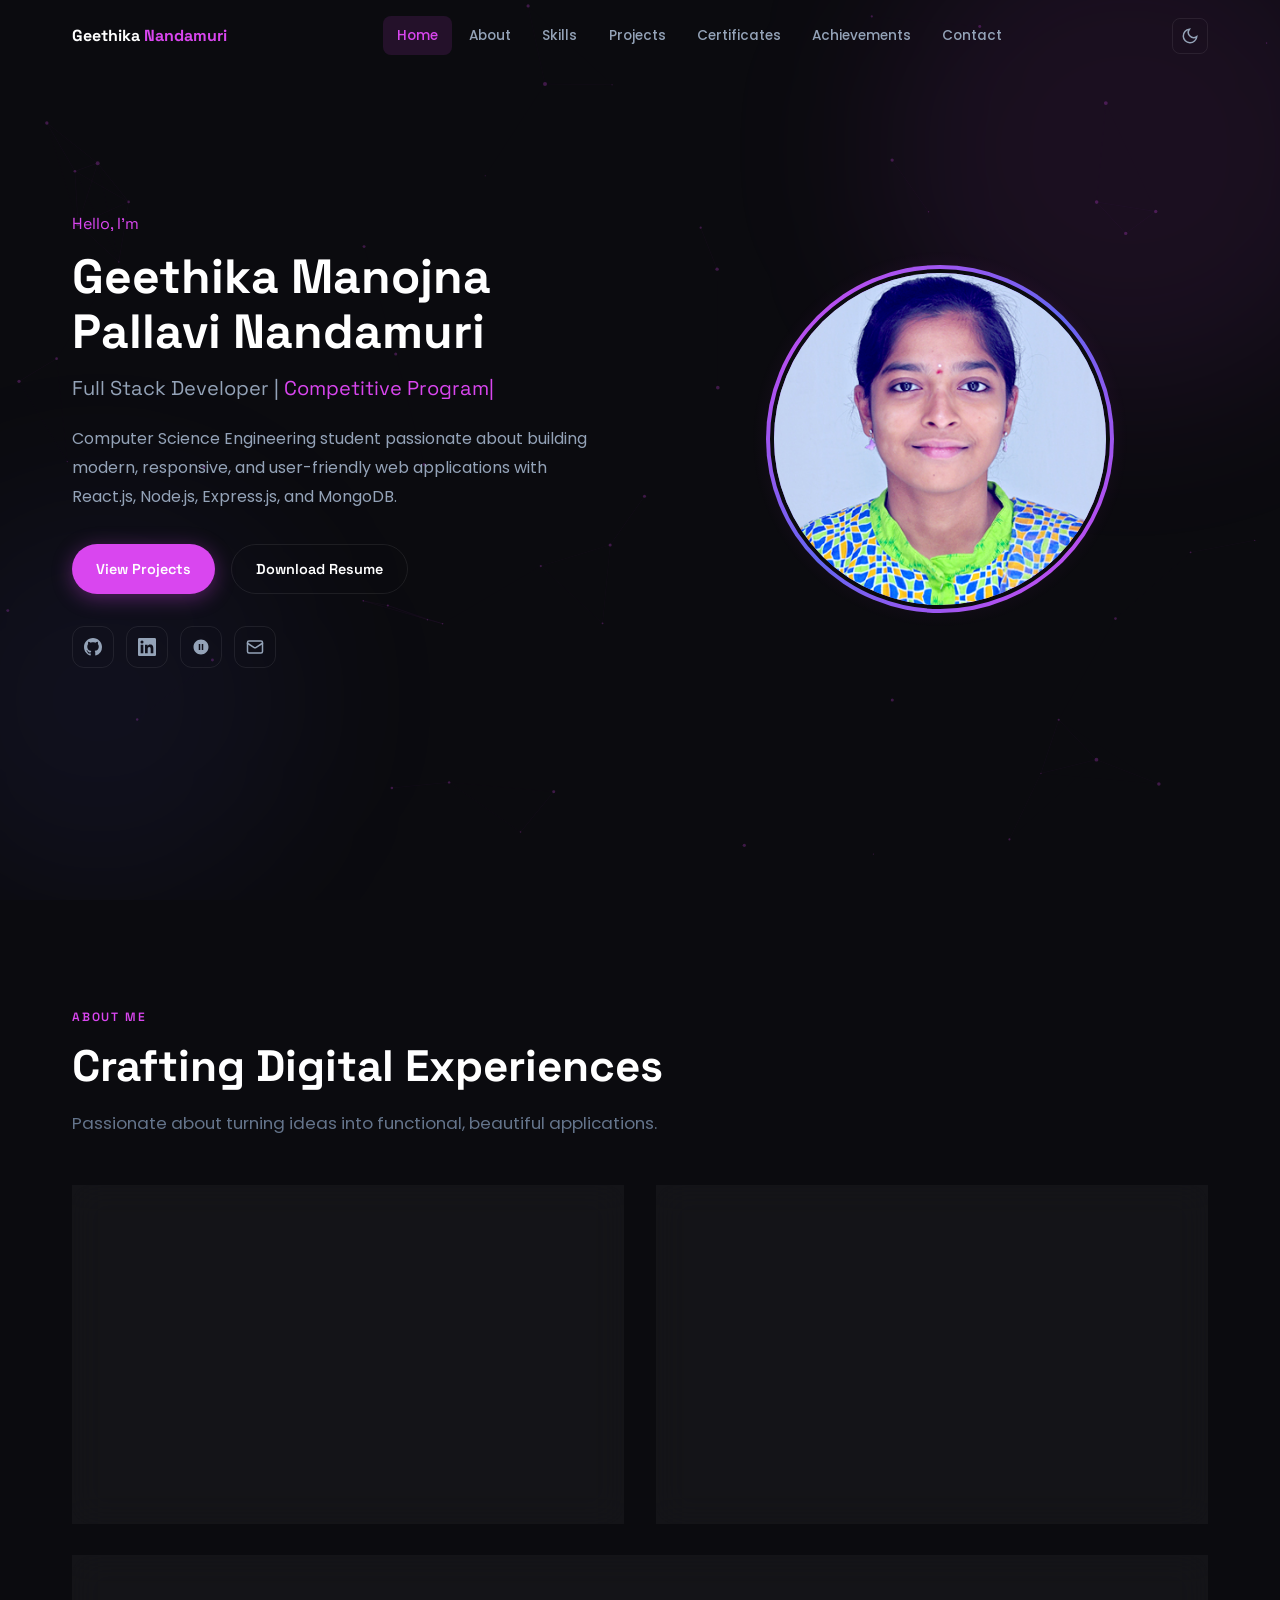
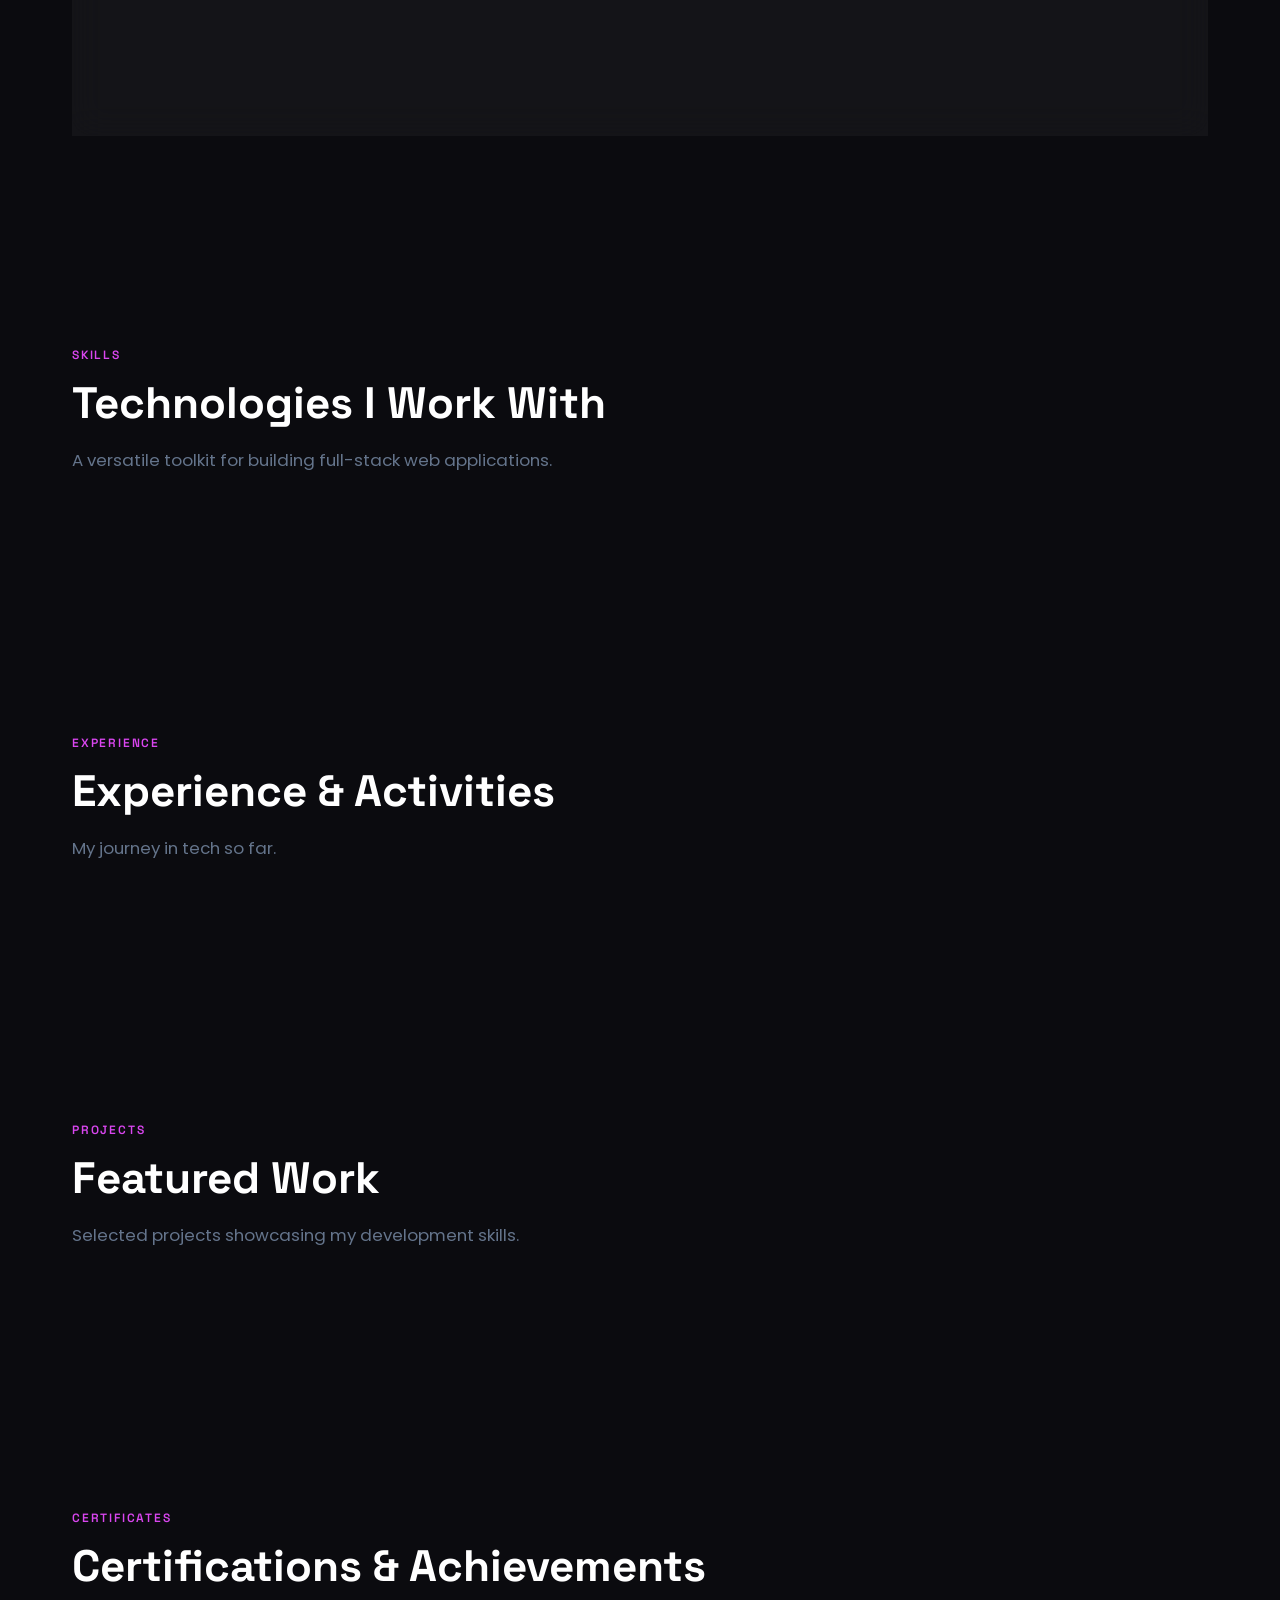
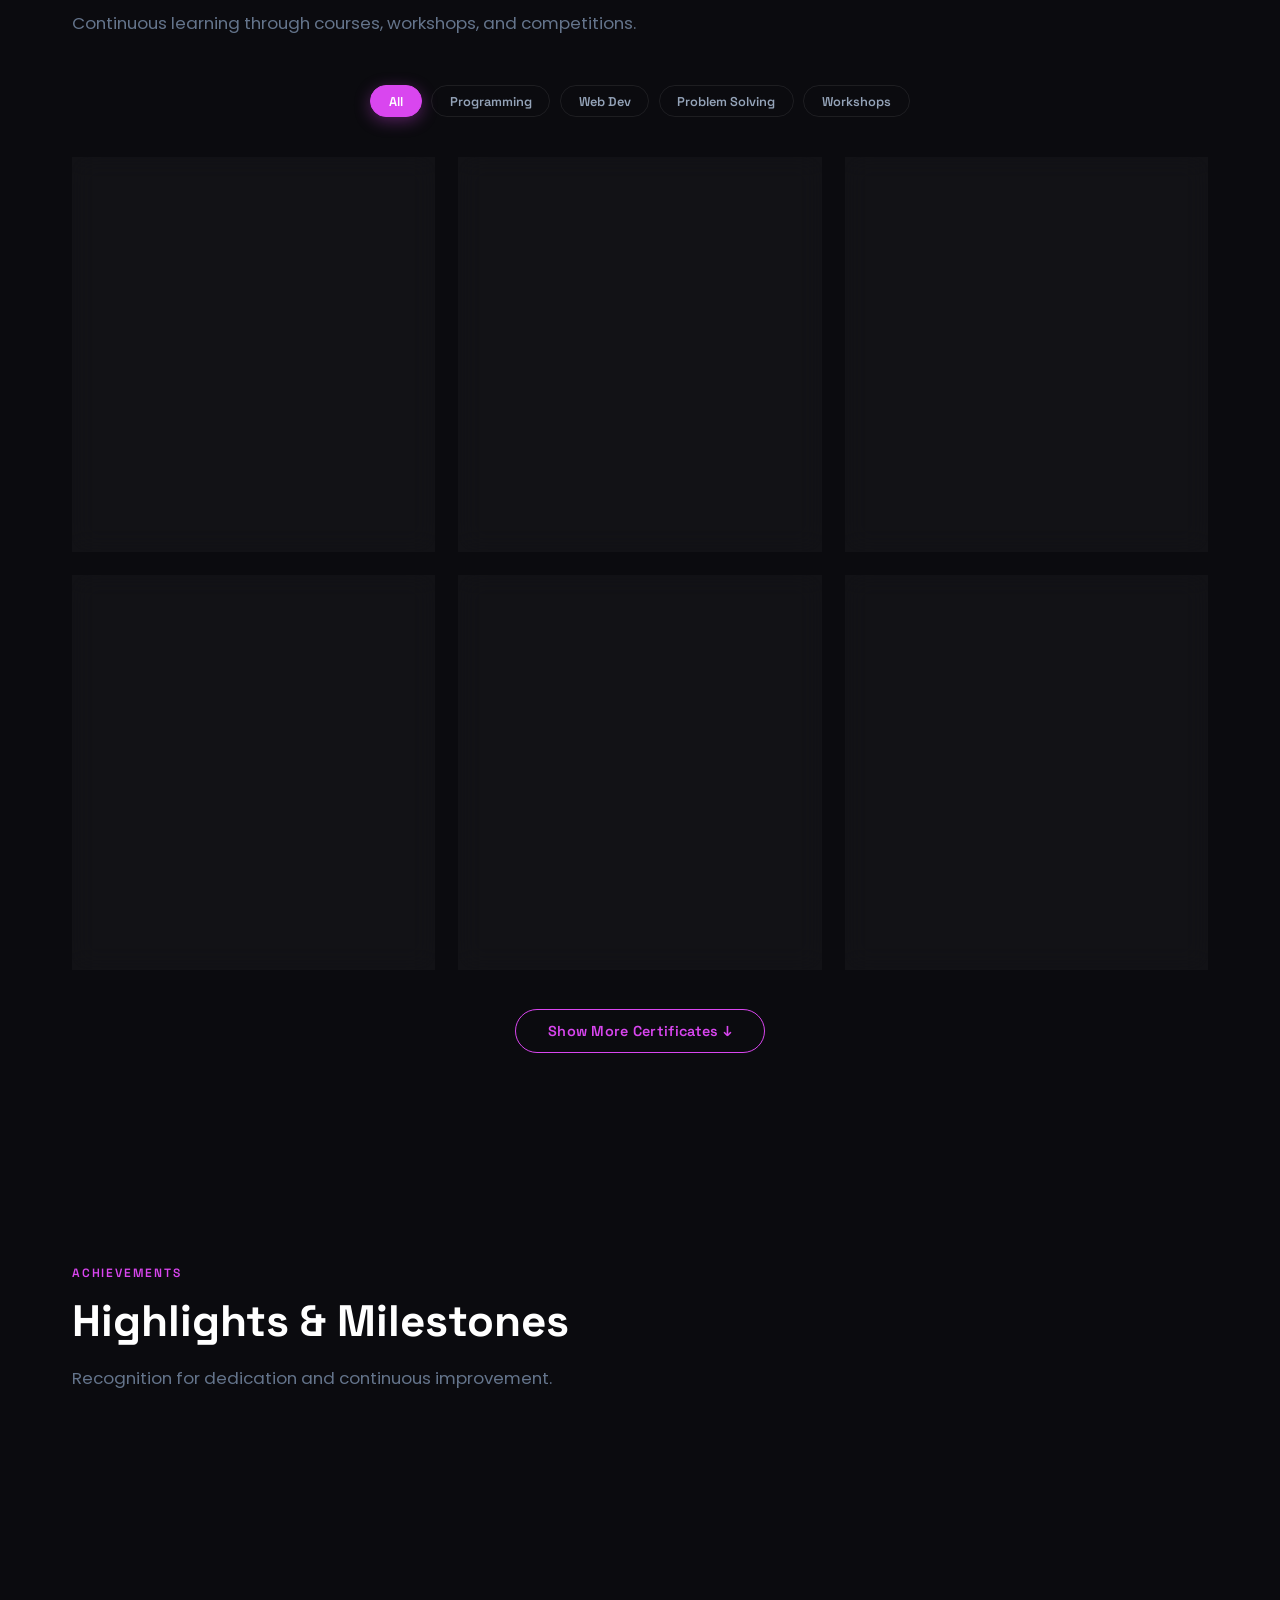
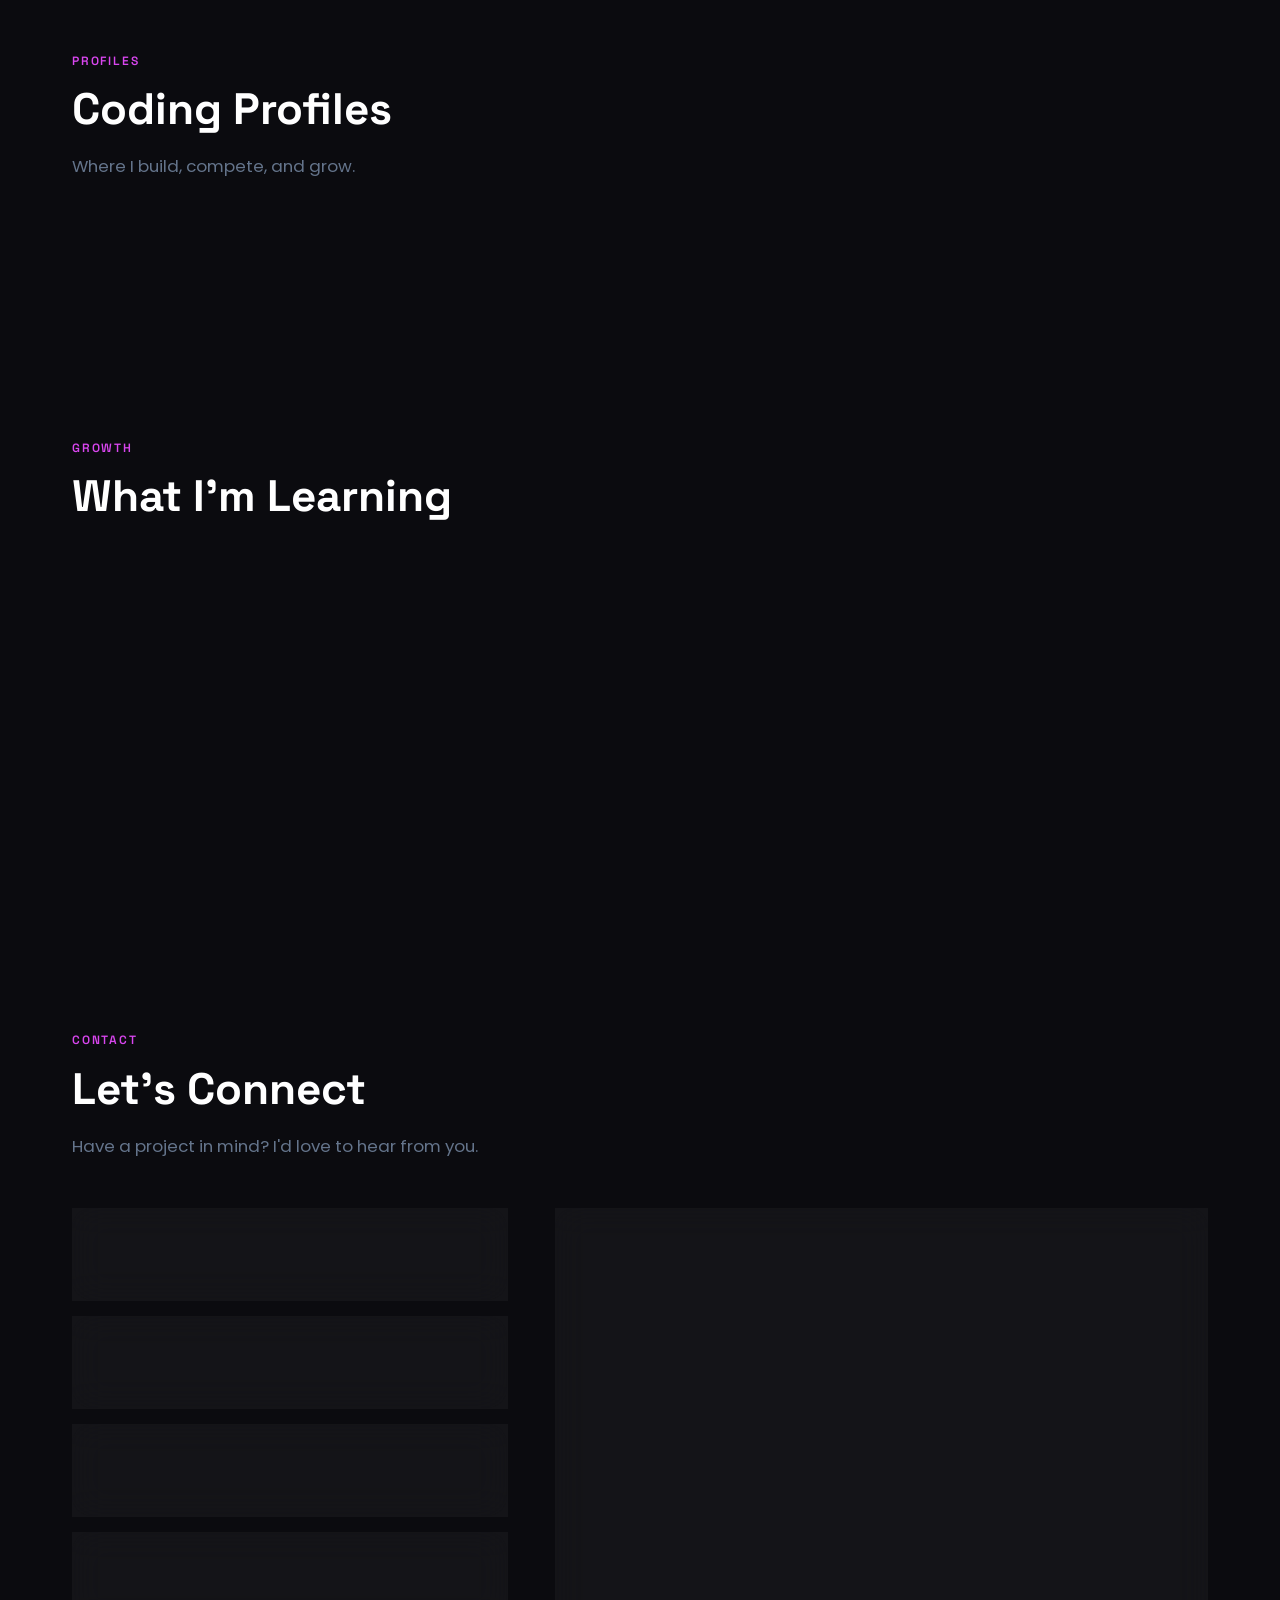
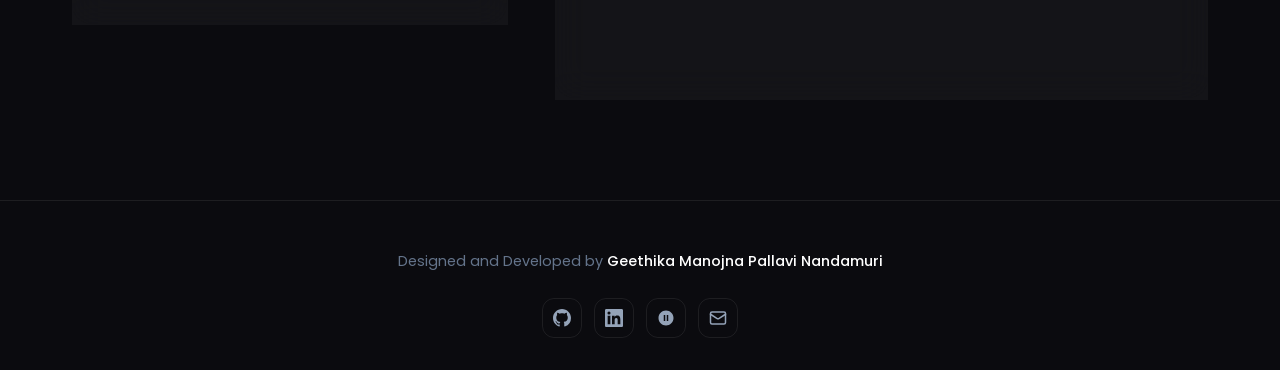
==== commit aa482dfd: "Added EmailJS logic" ====
--- a/index.html
+++ b/index.html
@@ -227,6 +227,7 @@
                     </div>
                     <form class="contact__form glass-card reveal" id="contactForm" novalidate>
                         <div class="form-success" id="formSuccess">Message sent successfully! I'll get back to you soon.</div>
+                        <div class="form-error" id="formSendError" style="display:none;"></div>
                         <div class="form-group">
                             <label for="name">Name</label>
                             <input type="text" id="name" name="name" placeholder="Your name" required>
@@ -295,6 +296,7 @@
         <svg width="18" height="18" viewBox="0 0 24 24" fill="none" stroke="currentColor" stroke-width="2.5" stroke-linecap="round"><polyline points="18 15 12 9 6 15"/></svg>
     </button>
 
+    <script src="https://cdn.jsdelivr.net/npm/@emailjs/browser@4/dist/email.min.js"></script>
     <script src="js/data.js"></script>
     <script src="js/main.js"></script>
     <script src="js/certificatesData.js"></script>
--- a/css/style.css
+++ b/css/style.css
@@ -422,6 +422,7 @@
 .form-error.show { display: block; }
 .form-success { display: none; padding: 1rem; background: rgba(34, 197, 94, 0.1); border: 1px solid rgba(34, 197, 94, 0.3); border-radius: var(--radius-md); color: #22c55e; text-align: center; margin-bottom: 1rem; animation: fadeInUp 0.4s ease; }
 .form-success.show { display: block; }
+#formSendError { padding: 1rem; background: rgba(239,68,68,0.1); border: 1px solid rgba(239,68,68,0.3); border-radius: var(--radius-md); color: #ef4444; text-align: center; margin-bottom: 1rem; font-size: 0.9rem; }
 
 /* FOOTER */
 .footer { padding: 3rem 0 2rem; border-top: 1px solid var(--border); position: relative; }
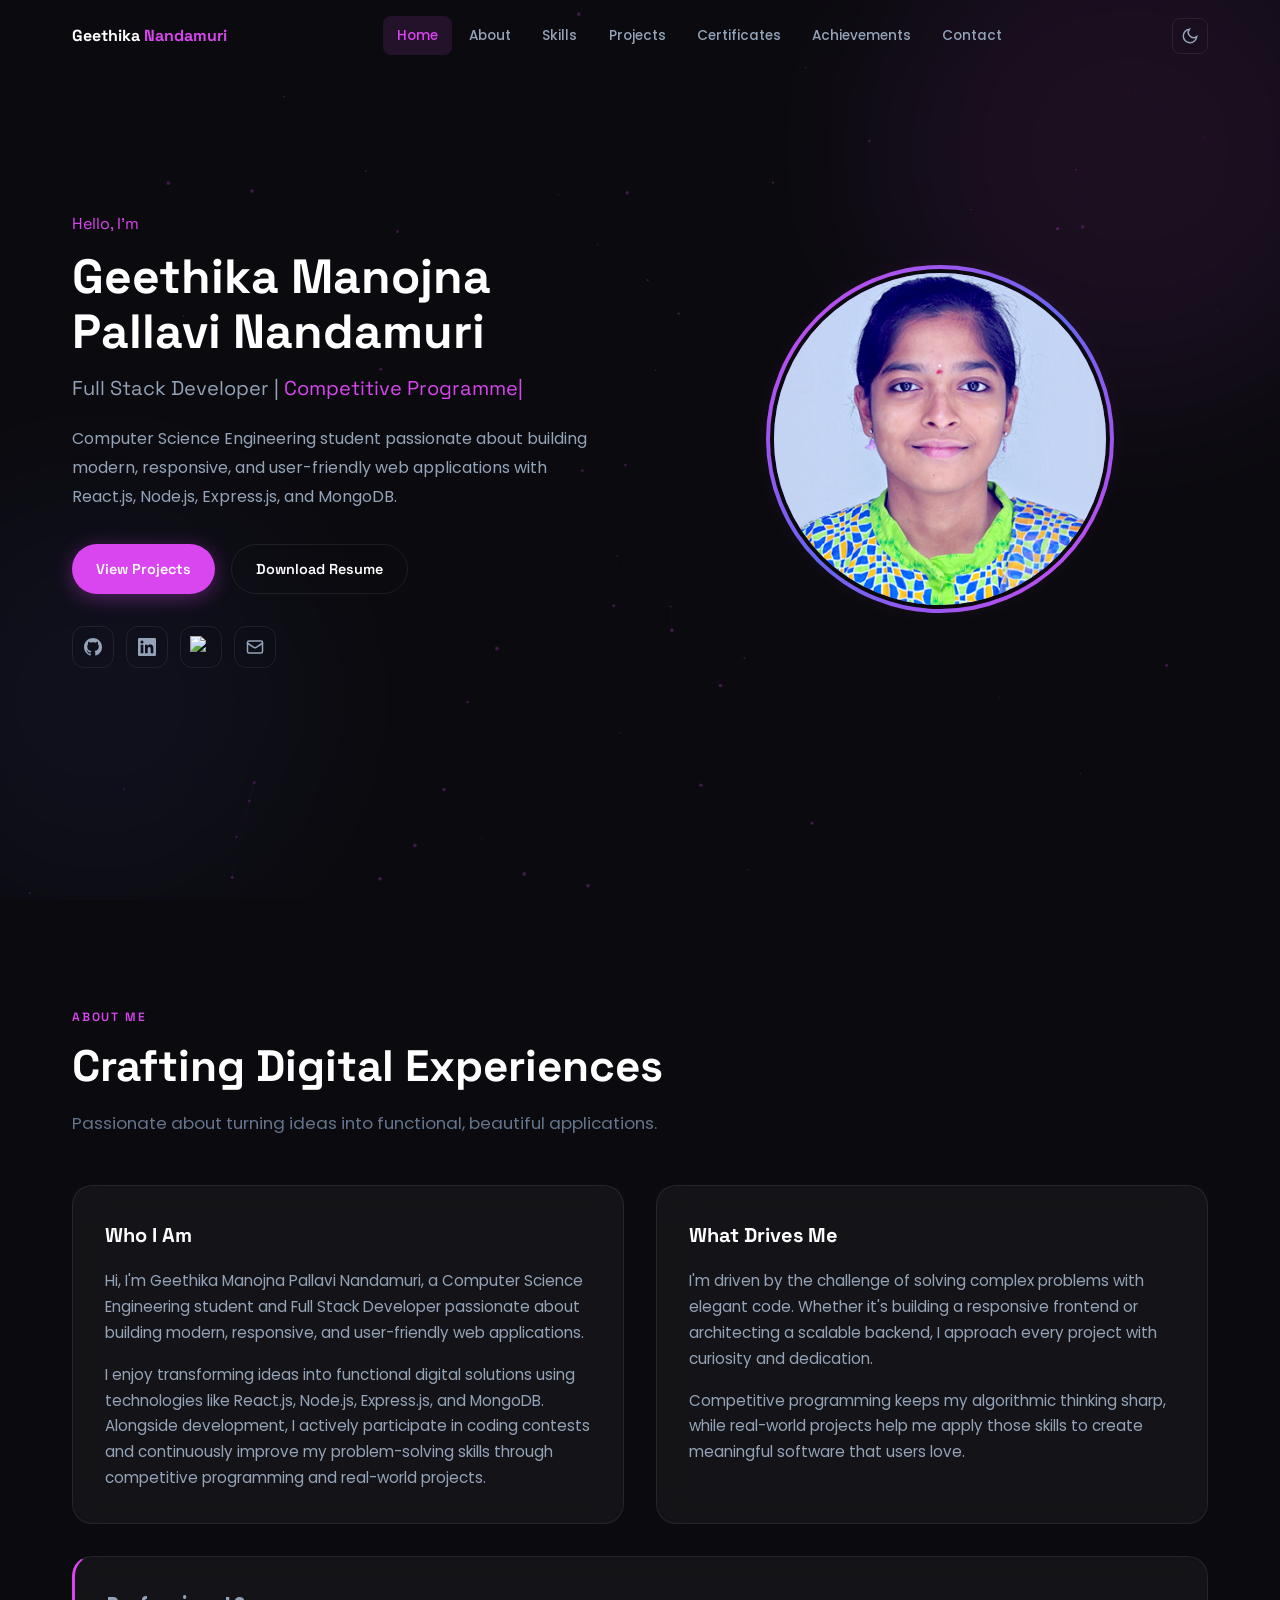
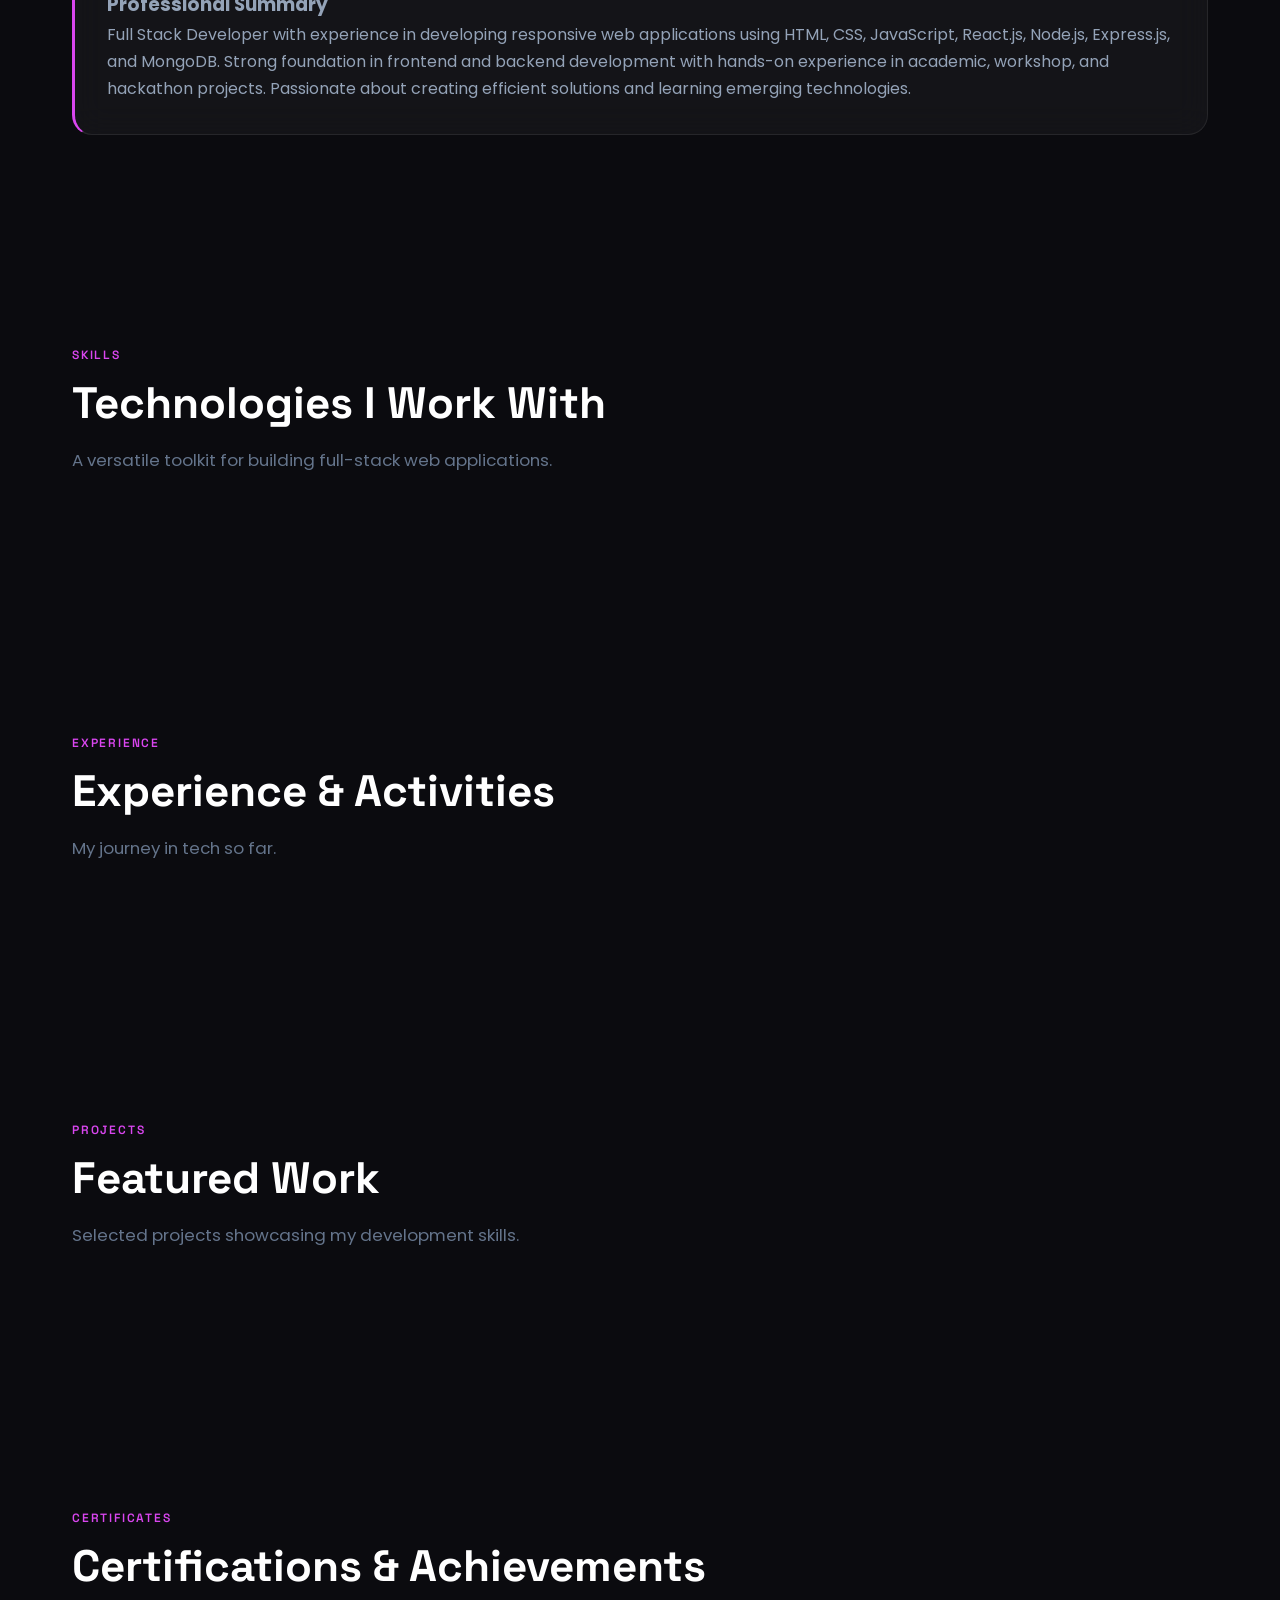
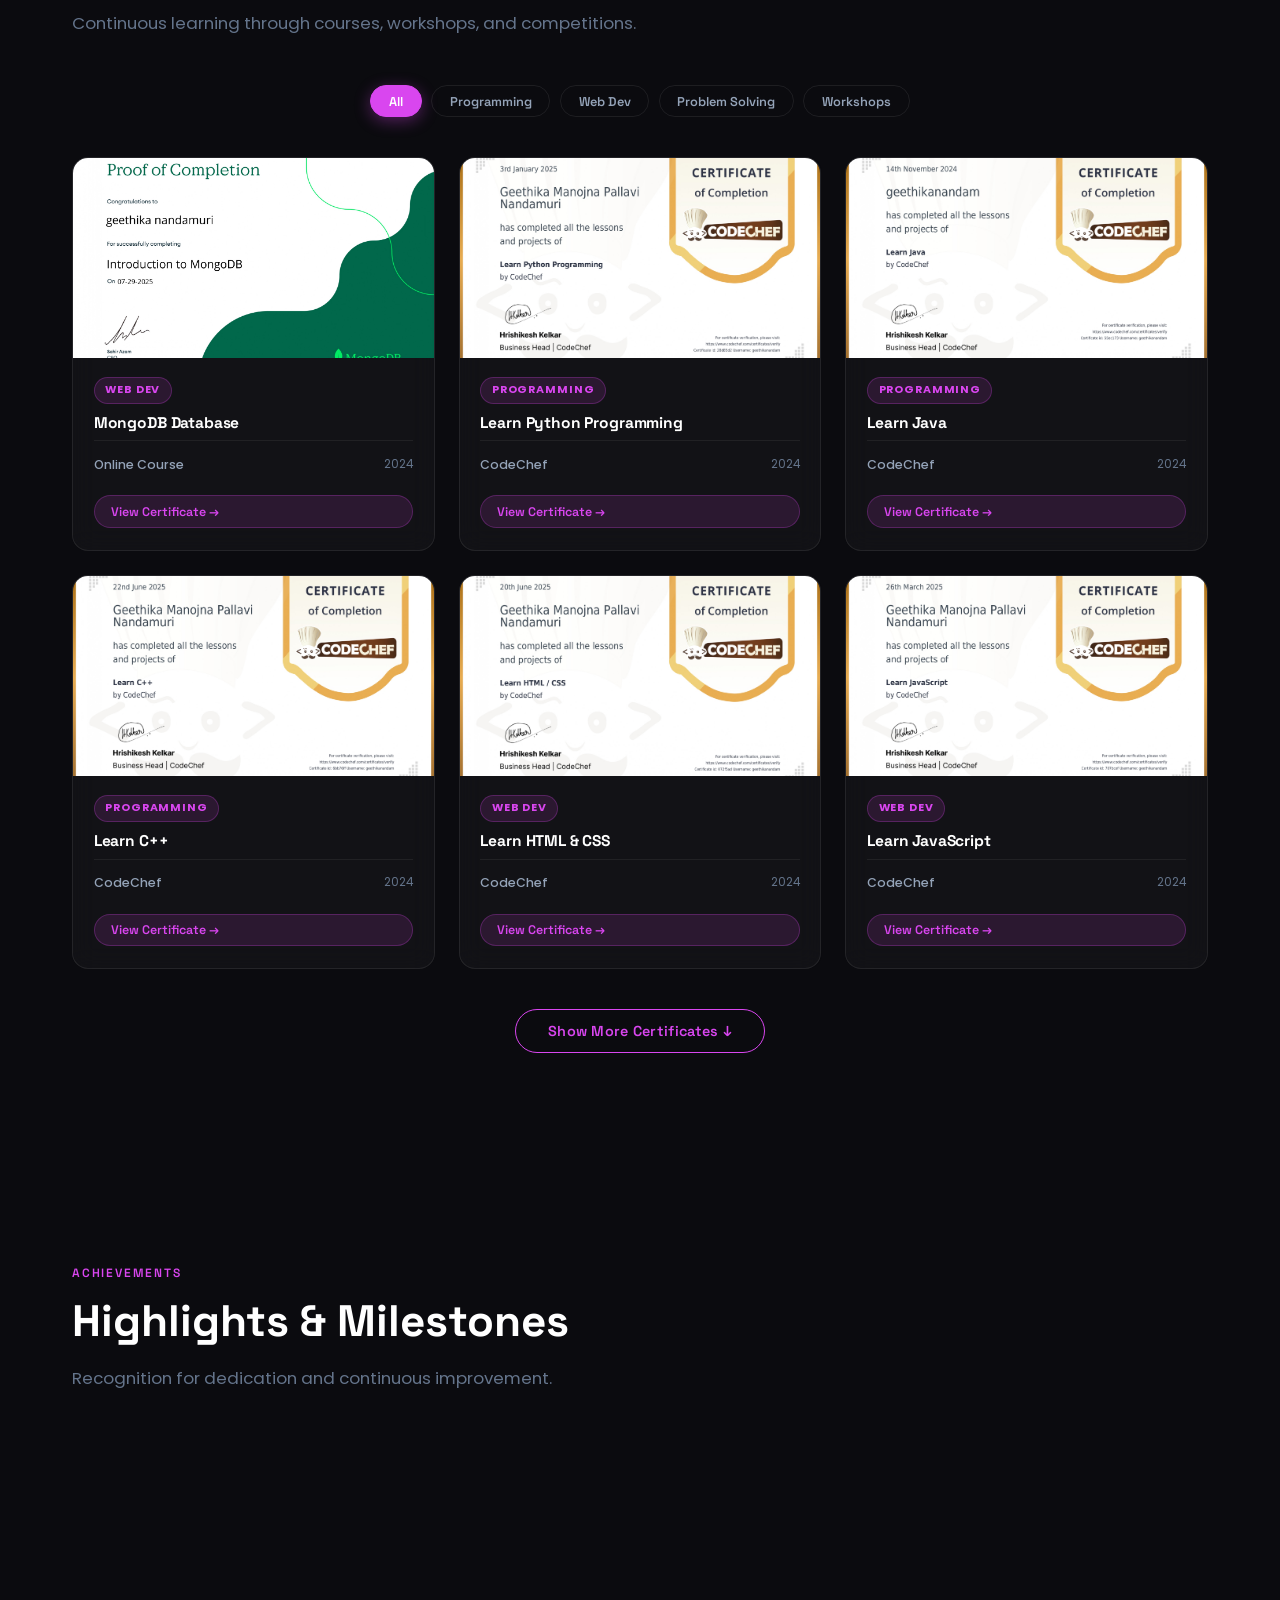
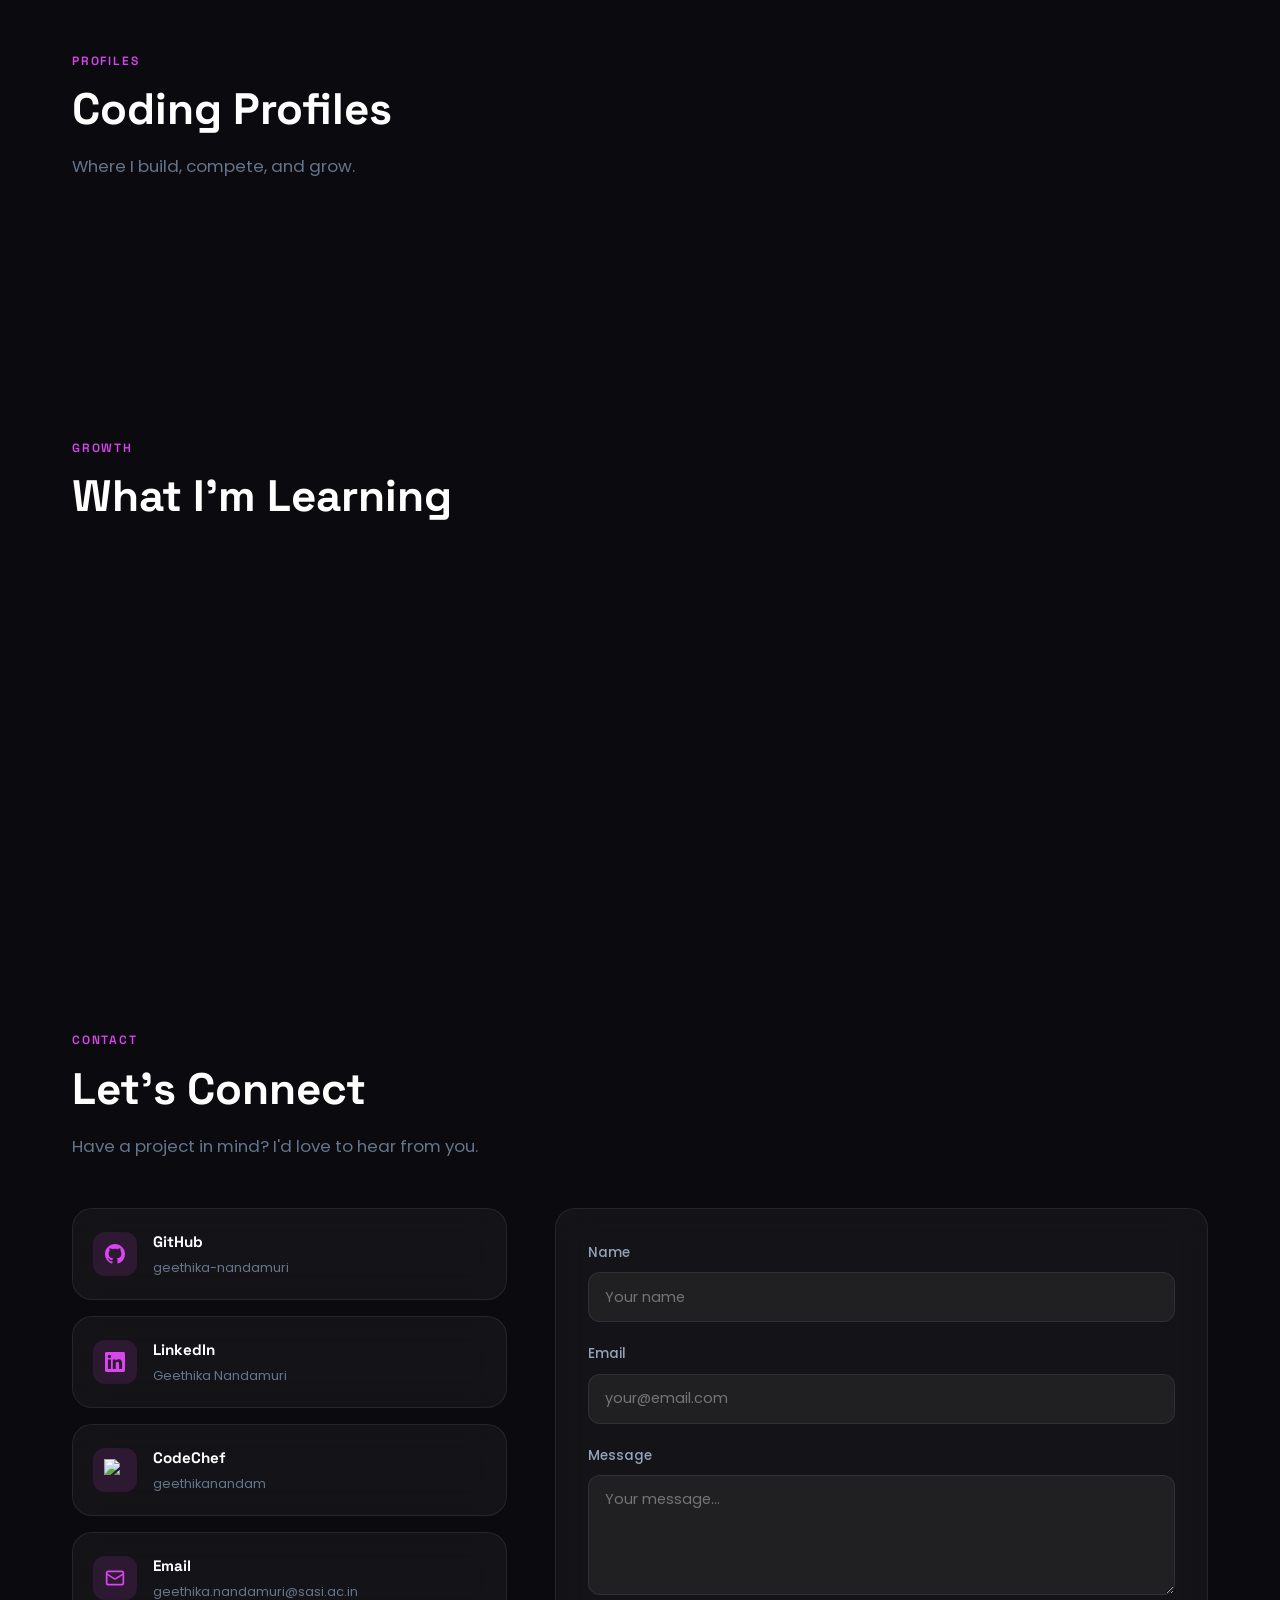
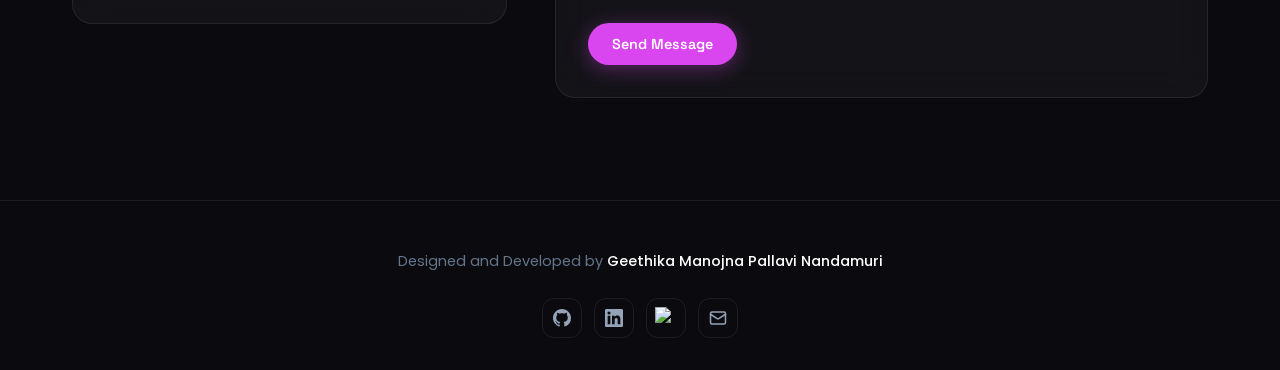
==== commit ea98d066: "Codechef Icon added" ====
--- a/index.html
+++ b/index.html
@@ -71,7 +71,12 @@
                             <svg viewBox="0 0 24 24" fill="currentColor"><path d="M20.447 20.452h-3.554v-5.569c0-1.328-.027-3.037-1.852-3.037-1.853 0-2.136 1.445-2.136 2.939v5.667H9.351V9h3.414v1.561h.046c.477-.9 1.637-1.85 3.37-1.85 3.601 0 4.267 2.37 4.267 5.455v6.286zM5.337 7.433a2.062 2.062 0 0 1-2.063-2.065 2.064 2.064 0 1 1 2.063 2.065zm1.782 13.019H3.555V9h3.564v11.452zM22.225 0H1.771C.792 0 0 .774 0 1.729v20.542C0 23.227.792 24 1.771 24h20.451C23.2 24 24 23.227 24 22.271V1.729C24 .774 23.2 0 22.222 0h.003z"/></svg>
                         </a>
                         <a href="https://www.codechef.com/users/geethikanandam" target="_blank" rel="noopener" aria-label="CodeChef">
-                            <svg viewBox="0 0 24 24" fill="currentColor"><path d="M12 2C6.48 2 2 6.48 2 12s4.48 10 10 10 10-4.48 10-10S17.52 2 12 2zm-1 14H9V8h2v8zm4 0h-2V8h2v8z"/></svg>
+                            <img
+                                src="https://cdn.simpleicons.org/codechef/ffffff"
+                                alt="CodeChef"
+                                width="22"
+                                height="22"
+                            >
                         </a>
                         <a href="mailto:geethika.nandamuri@sasi.ac.in" aria-label="Email">
                             <svg viewBox="0 0 24 24" fill="none" stroke="currentColor" stroke-width="2" stroke-linecap="round"><rect x="2" y="4" width="20" height="16" rx="2"/><path d="m22 7-8.97 5.7a1.94 1.94 0 0 1-2.06 0L2 7"/></svg>
@@ -217,7 +222,12 @@
                             <div class="contact__link-text"><h4>LinkedIn</h4><p>Geethika Nandamuri</p></div>
                         </a>
                         <a href="https://www.codechef.com/users/geethikanandam" target="_blank" rel="noopener" class="contact__link glass-card">
-                            <div class="contact__link-icon"><svg viewBox="0 0 24 24" fill="currentColor"><path d="M12 2C6.48 2 2 6.48 2 12s4.48 10 10 10 10-4.48 10-10S17.52 2 12 2zm-1 14H9V8h2v8zm4 0h-2V8h2v8z"/></svg></div>
+                            <div class="contact__link-icon"><img
+                                src="https://cdn.simpleicons.org/codechef/ffffff"
+                                alt="CodeChef"
+                                width="22"
+                                height="22"
+                            ></div>
                             <div class="contact__link-text"><h4>CodeChef</h4><p>geethikanandam</p></div>
                         </a>
                         <a href="mailto:geethika.nandamuri@sasi.ac.in" class="contact__link glass-card">
@@ -262,7 +272,12 @@
                     <svg viewBox="0 0 24 24" fill="currentColor"><path d="M20.447 20.452h-3.554v-5.569c0-1.328-.027-3.037-1.852-3.037-1.853 0-2.136 1.445-2.136 2.939v5.667H9.351V9h3.414v1.561h.046c.477-.9 1.637-1.85 3.37-1.85 3.601 0 4.267 2.37 4.267 5.455v6.286zM5.337 7.433a2.062 2.062 0 0 1-2.063-2.065 2.064 2.064 0 1 1 2.063 2.065zm1.782 13.019H3.555V9h3.564v11.452zM22.225 0H1.771C.792 0 0 .774 0 1.729v20.542C0 23.227.792 24 1.771 24h20.451C23.2 24 24 23.227 24 22.271V1.729C24 .774 23.2 0 22.222 0h.003z"/></svg>
                 </a>
                 <a href="https://www.codechef.com/users/geethikanandam" target="_blank" rel="noopener" aria-label="CodeChef">
-                    <svg viewBox="0 0 24 24" fill="currentColor"><path d="M12 2C6.48 2 2 6.48 2 12s4.48 10 10 10 10-4.48 10-10S17.52 2 12 2zm-1 14H9V8h2v8zm4 0h-2V8h2v8z"/></svg>
+                    <img
+                                src="https://cdn.simpleicons.org/codechef/ffffff"
+                                alt="CodeChef"
+                                width="22"
+                                height="22"
+                            >
                 </a>
                 <a href="mailto:geethika.nandamuri@sasi.ac.in" aria-label="Email">
                     <svg viewBox="0 0 24 24" fill="none" stroke="currentColor" stroke-width="2" stroke-linecap="round"><rect x="2" y="4" width="20" height="16" rx="2"/><path d="m22 7-8.97 5.7a1.94 1.94 0 0 1-2.06 0L2 7"/></svg>
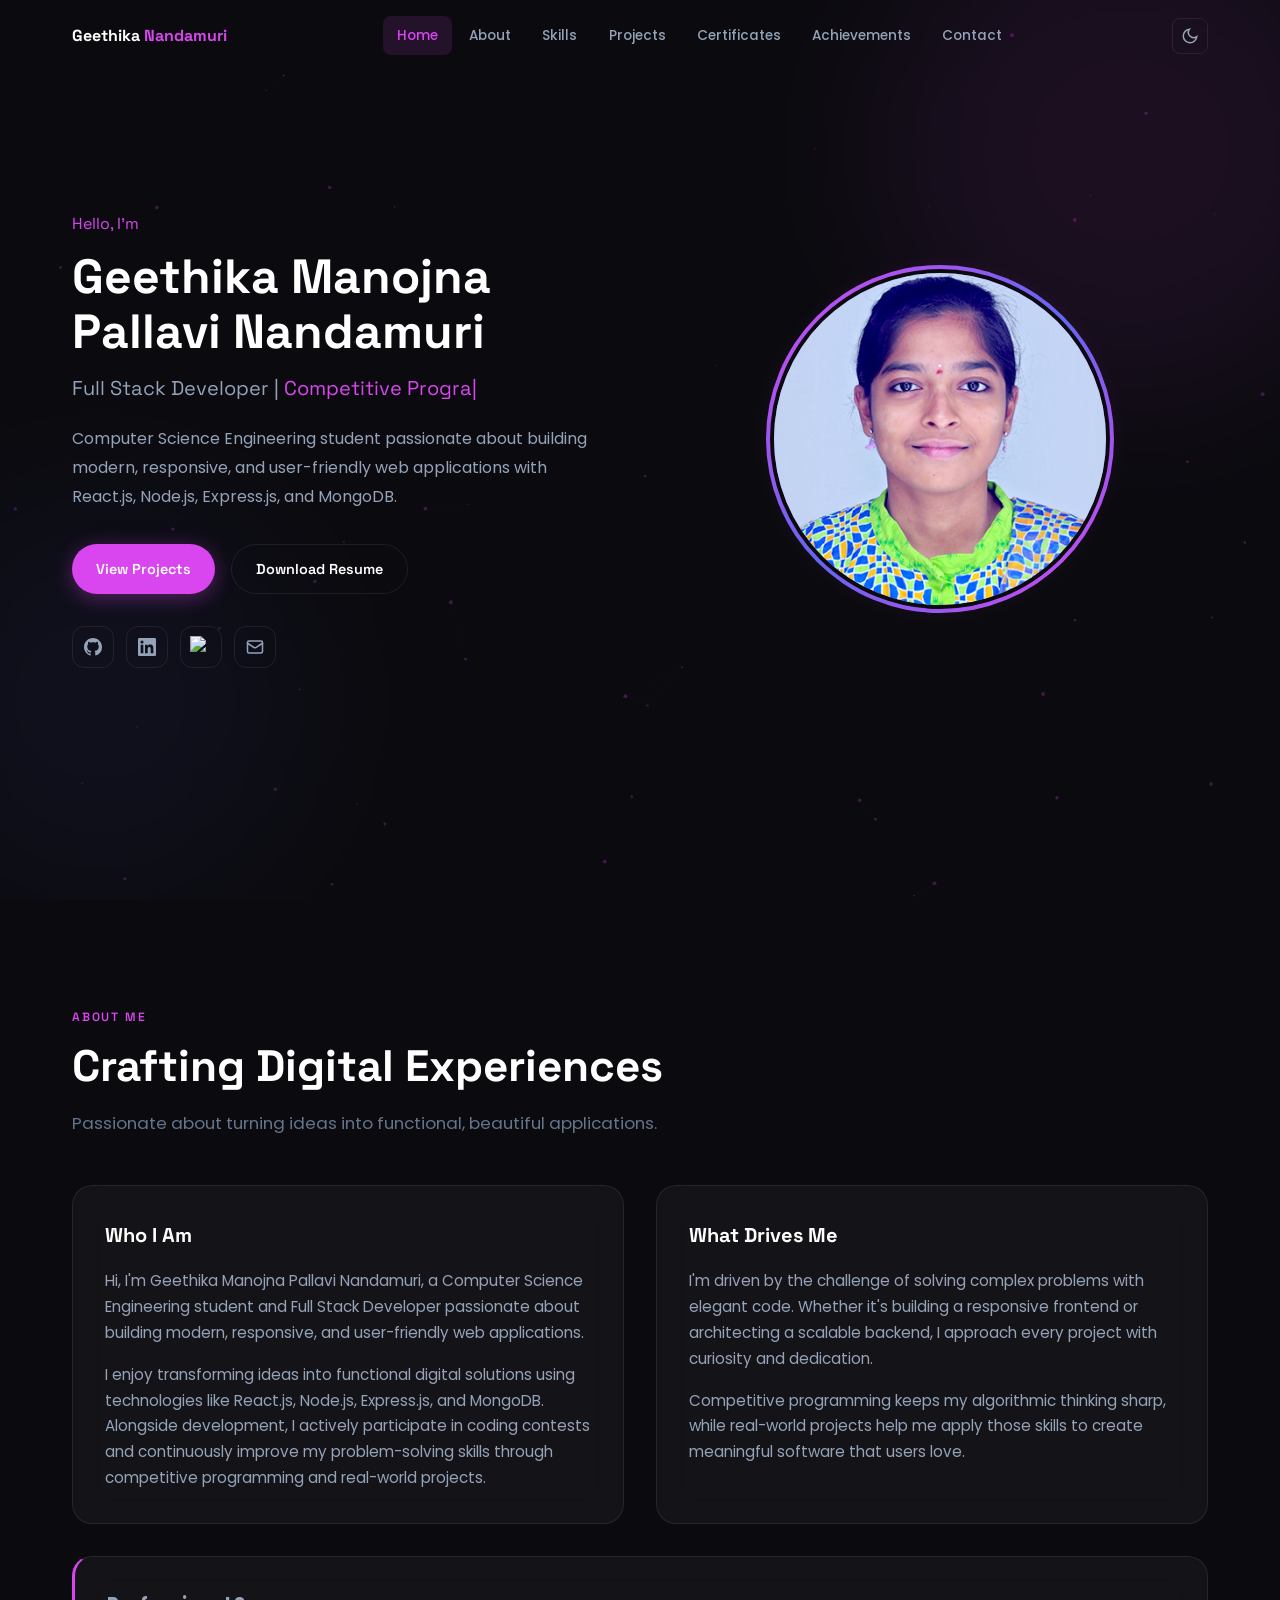
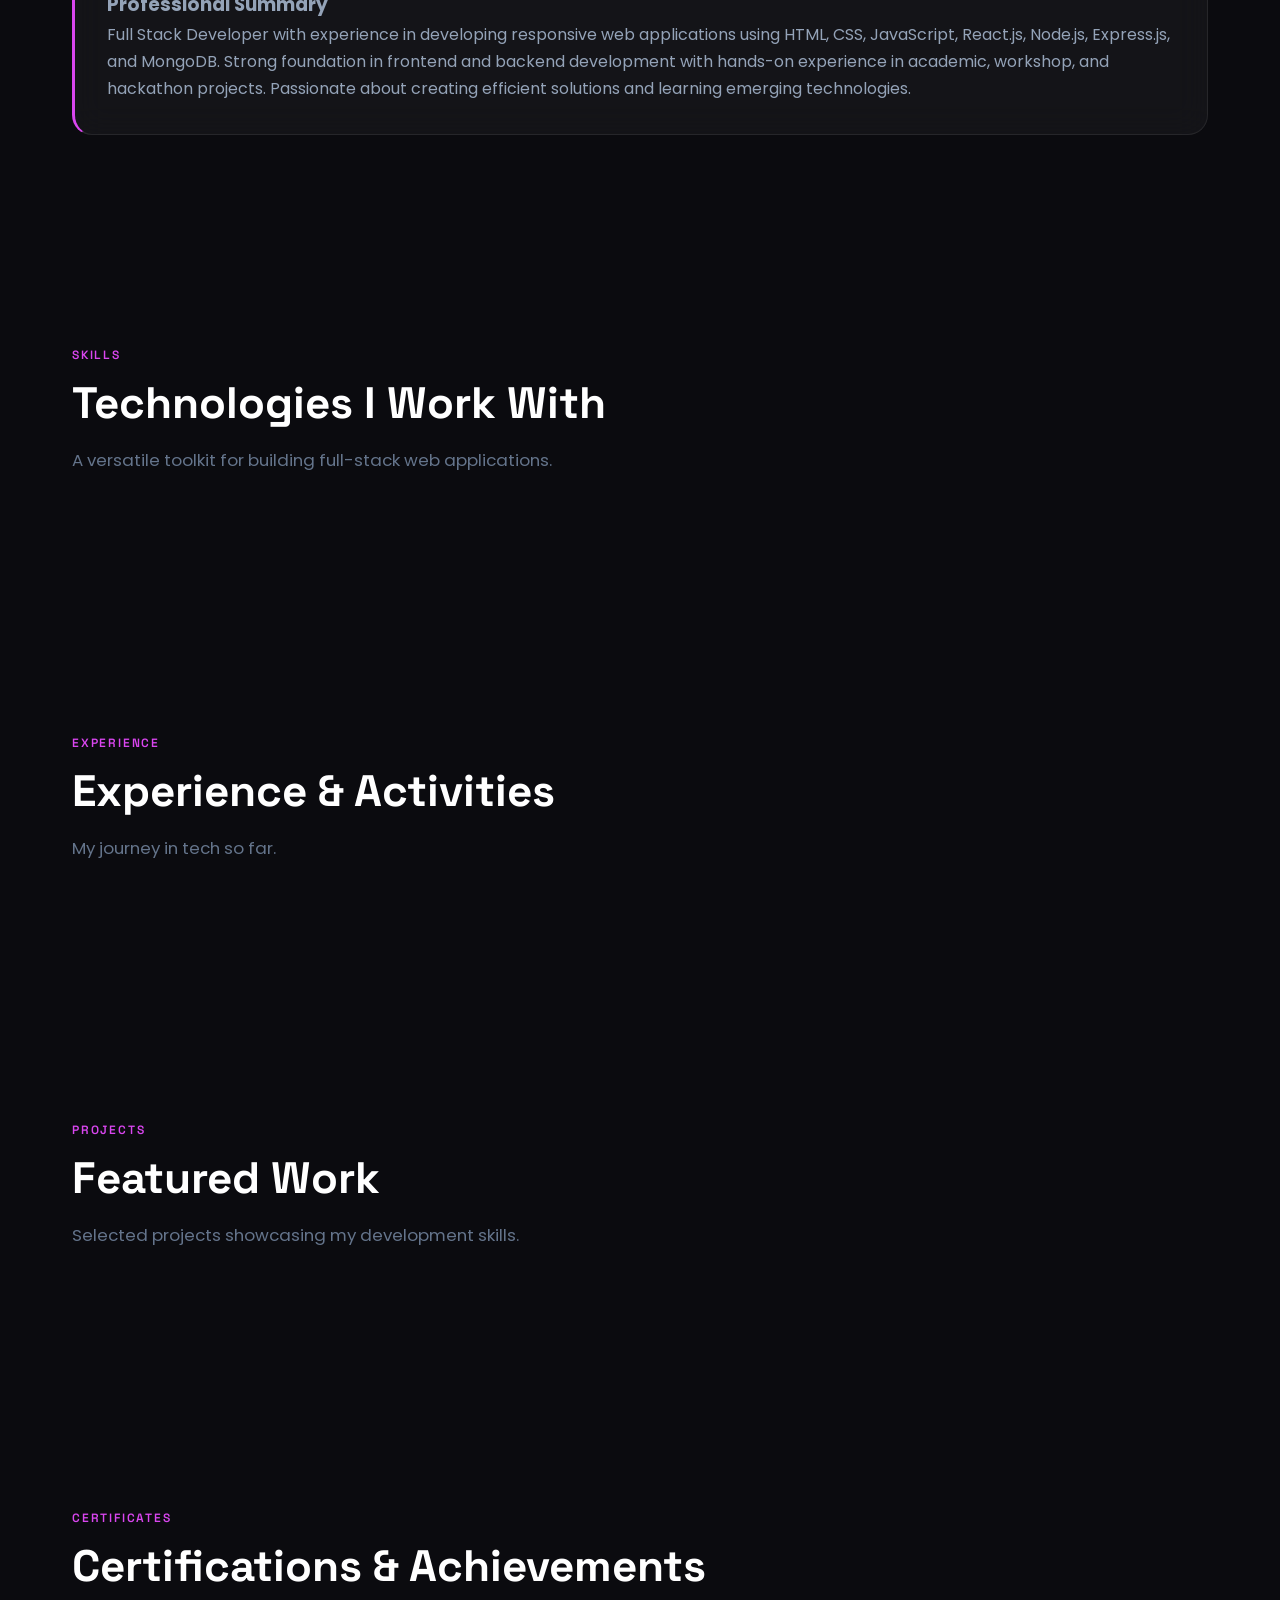
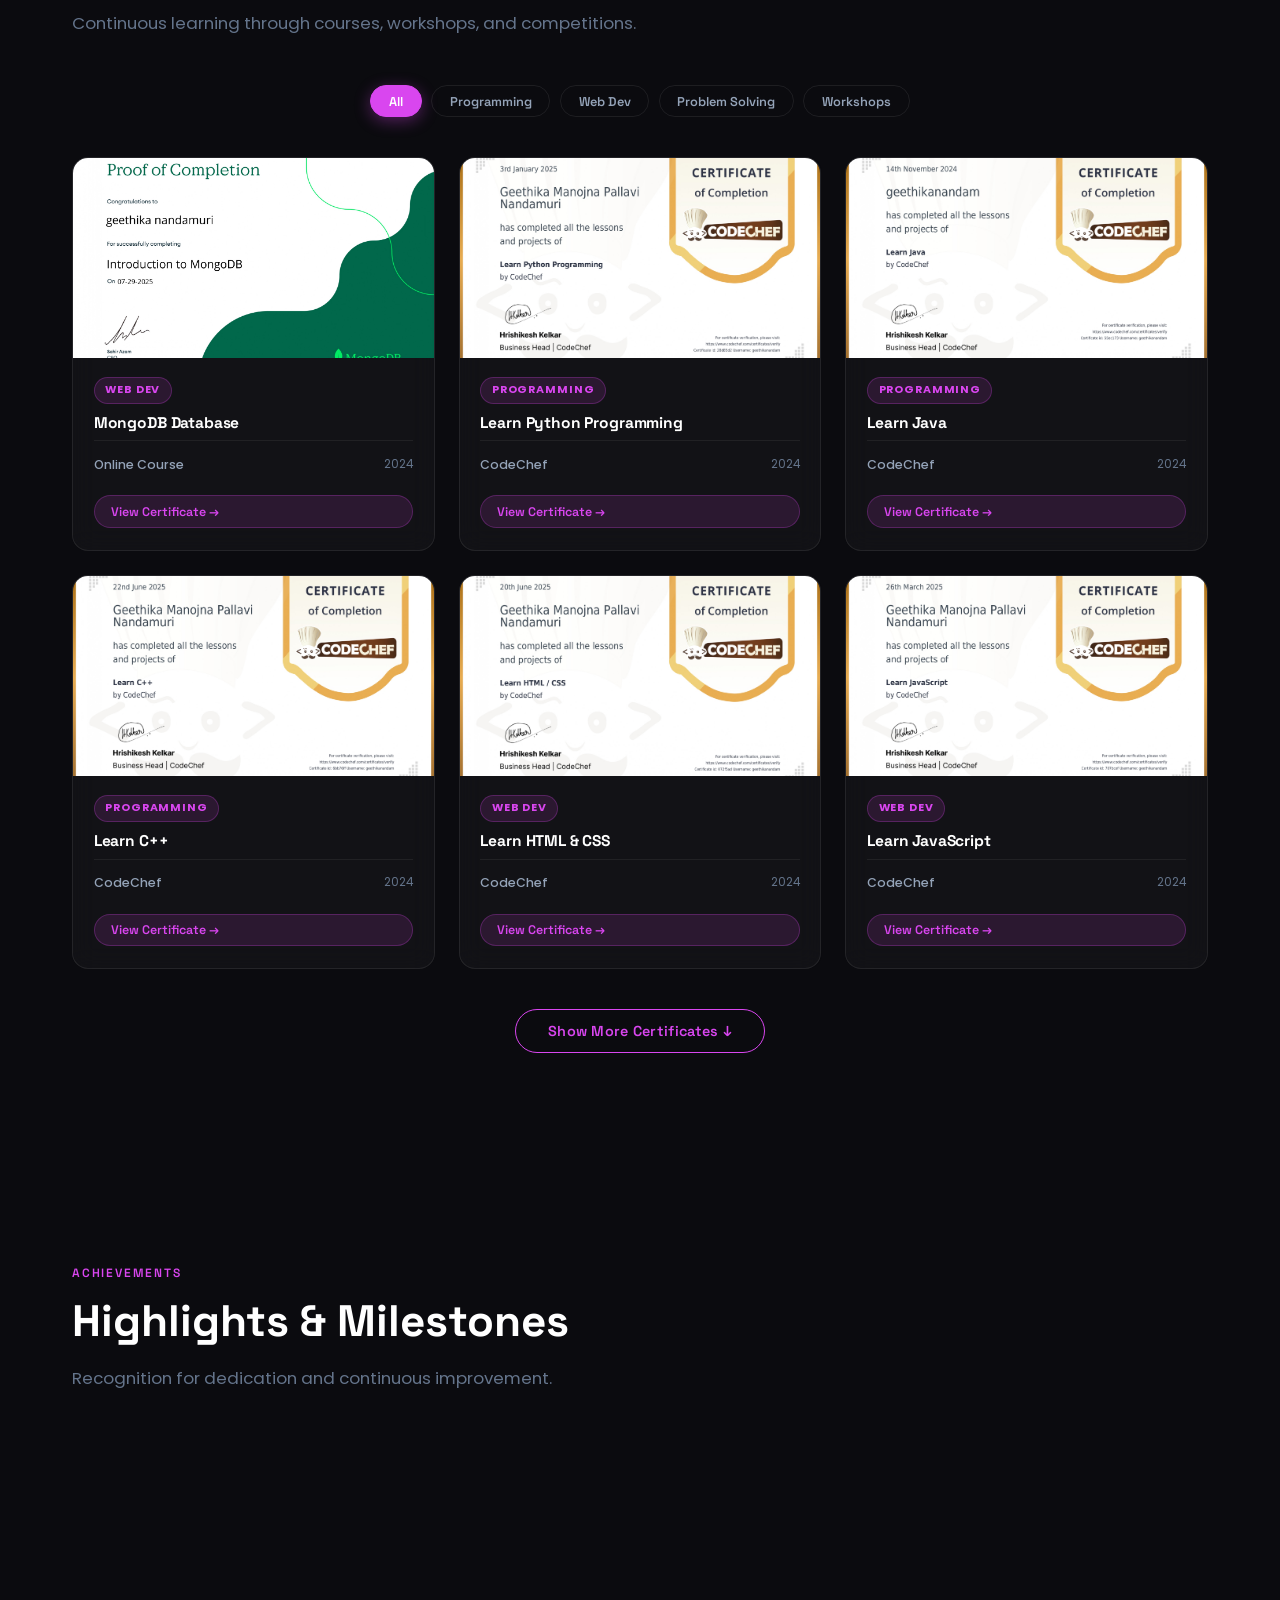
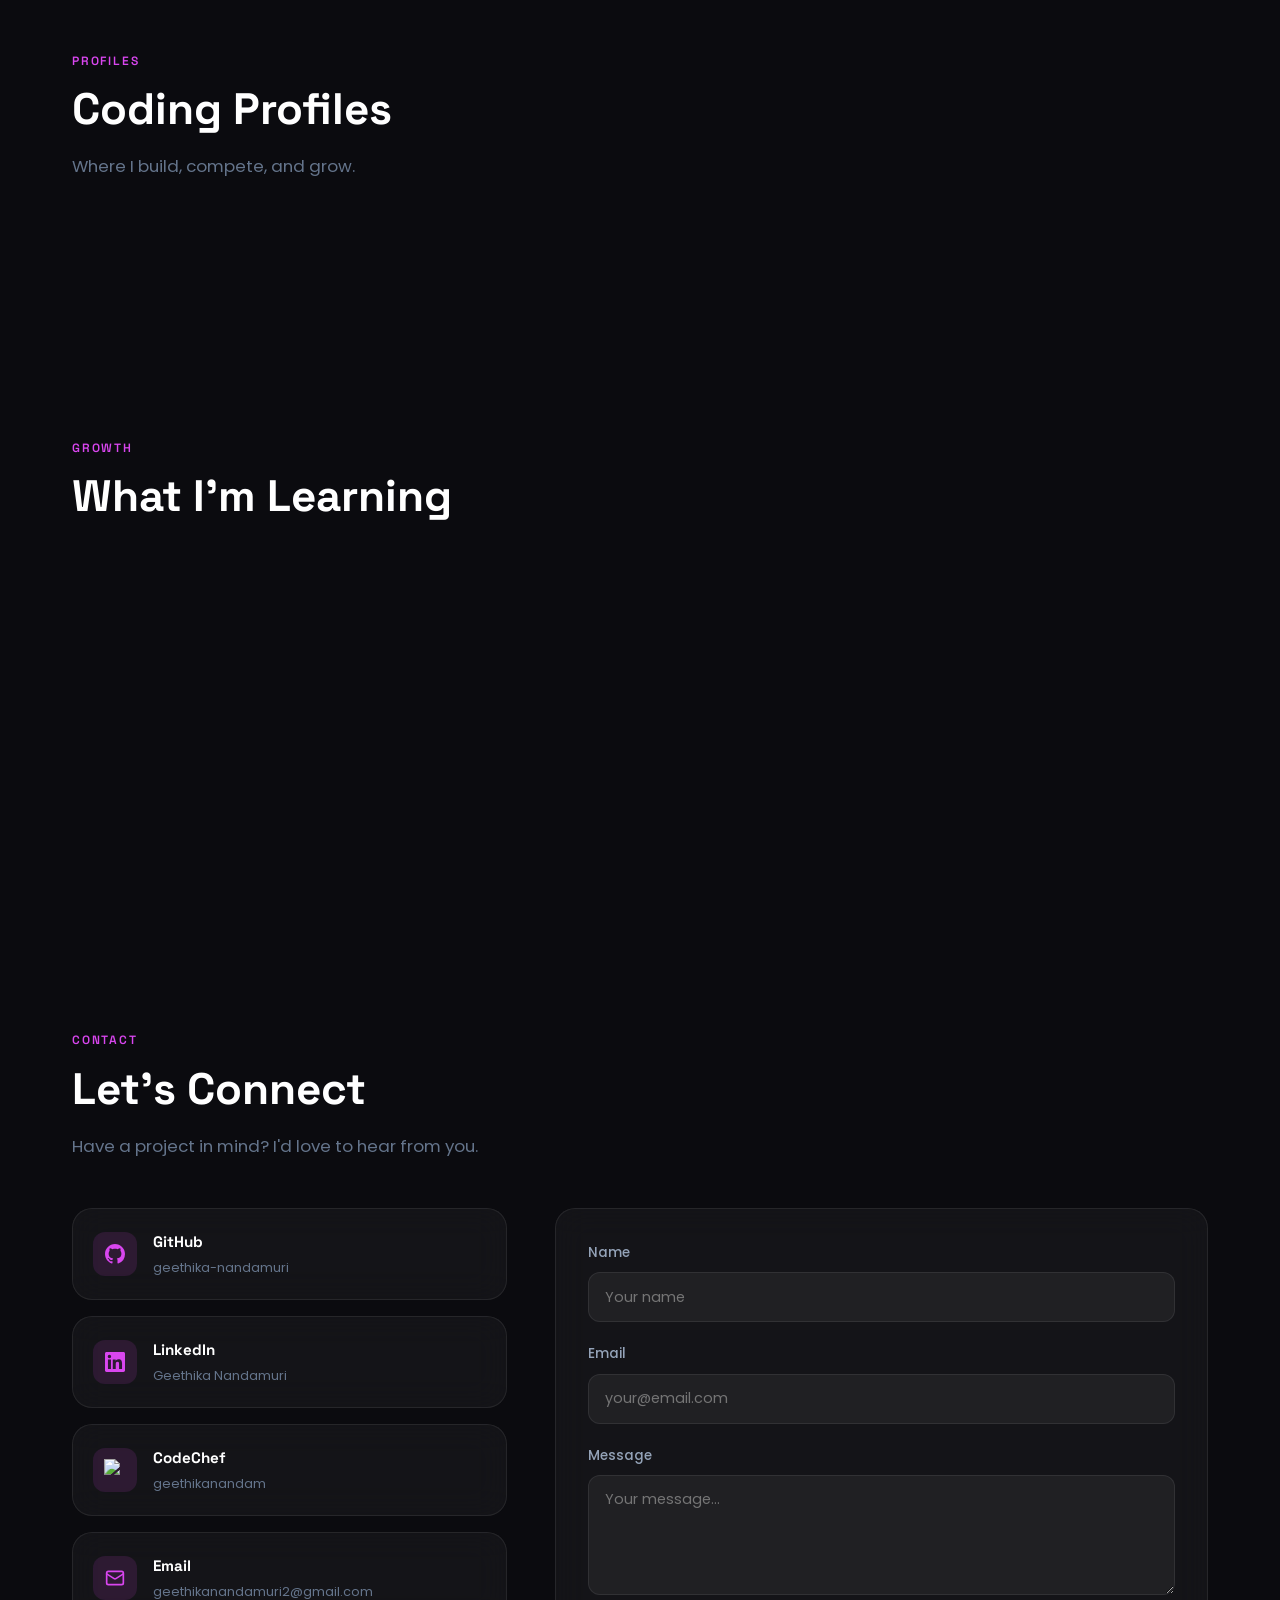
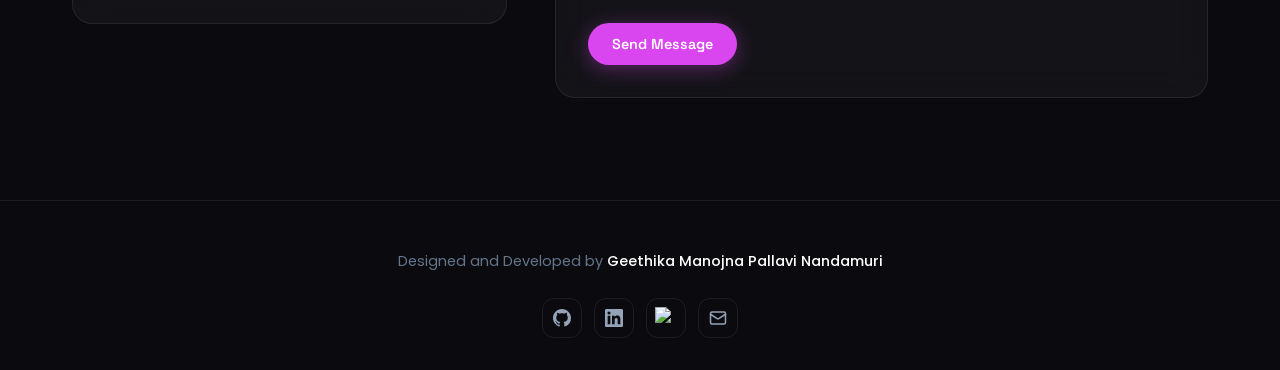
==== commit fa2204c5: "Email logic changed in index.html" ====
--- a/index.html
+++ b/index.html
@@ -78,8 +78,14 @@
                                 height="22"
                             >
                         </a>
-                        <a href="mailto:geethika.nandamuri@sasi.ac.in" aria-label="Email">
-                            <svg viewBox="0 0 24 24" fill="none" stroke="currentColor" stroke-width="2" stroke-linecap="round"><rect x="2" y="4" width="20" height="16" rx="2"/><path d="m22 7-8.97 5.7a1.94 1.94 0 0 1-2.06 0L2 7"/></svg>
+                        <a href="https://mail.google.com/mail/?view=cm&fs=1&to=geethikanandamuri2@gmail.com"
+                        target="_blank"
+                        rel="noopener"
+                        aria-label="Email">
+                            <svg viewBox="0 0 24 24" fill="none" stroke="currentColor" stroke-width="2" stroke-linecap="round">
+                            <rect x="2" y="4" width="20" height="16" rx="2"/>
+                            <path d="m22 7-8.97 5.7a1.94 1.94 0 0 1-2.06 0L2 7"/>
+                            </svg>
                         </a>
                     </div>
                 </div>
@@ -230,10 +236,24 @@
                             ></div>
                             <div class="contact__link-text"><h4>CodeChef</h4><p>geethikanandam</p></div>
                         </a>
-                        <a href="mailto:geethika.nandamuri@sasi.ac.in" class="contact__link glass-card">
-                            <div class="contact__link-icon"><svg viewBox="0 0 24 24" fill="none" stroke="currentColor" stroke-width="2" stroke-linecap="round"><rect x="2" y="4" width="20" height="16" rx="2"/><path d="m22 7-8.97 5.7a1.94 1.94 0 0 1-2.06 0L2 7"/></svg></div>
-                            <div class="contact__link-text"><h4>Email</h4><p>geethika.nandamuri@sasi.ac.in</p></div>
-                        </a>
+                       <a href="https://mail.google.com/mail/?view=cm&fs=1&to=geethikanandamuri2@gmail.com"
+                            target="_blank"
+                            rel="noopener"
+                            class="contact__link glass-card">
+                                
+                                <div class="contact__link-icon">
+                                    <svg viewBox="0 0 24 24" fill="none" stroke="currentColor" stroke-width="2" stroke-linecap="round">
+                                        <rect x="2" y="4" width="20" height="16" rx="2"/>
+                                        <path d="m22 7-8.97 5.7a1.94 1.94 0 0 1-2.06 0L2 7"/>
+                                    </svg>
+                                </div>
+
+                                <div class="contact__link-text">
+                                    <h4>Email</h4>
+                                    <p>geethikanandamuri2@gmail.com</p>
+                                </div>
+
+                    </a>
                     </div>
                     <form class="contact__form glass-card reveal" id="contactForm" novalidate>
                         <div class="form-success" id="formSuccess">Message sent successfully! I'll get back to you soon.</div>
@@ -279,8 +299,14 @@
                                 height="22"
                             >
                 </a>
-                <a href="mailto:geethika.nandamuri@sasi.ac.in" aria-label="Email">
-                    <svg viewBox="0 0 24 24" fill="none" stroke="currentColor" stroke-width="2" stroke-linecap="round"><rect x="2" y="4" width="20" height="16" rx="2"/><path d="m22 7-8.97 5.7a1.94 1.94 0 0 1-2.06 0L2 7"/></svg>
+                <a href="https://mail.google.com/mail/?view=cm&fs=1&to=geethikanandamuri2@gmail.com"
+                target="_blank"
+                rel="noopener"
+                aria-label="Email">
+                    <svg viewBox="0 0 24 24" fill="none" stroke="currentColor" stroke-width="2" stroke-linecap="round">
+                        <rect x="2" y="4" width="20" height="16" rx="2"/>
+                        <path d="m22 7-8.97 5.7a1.94 1.94 0 0 1-2.06 0L2 7"/>
+                    </svg>
                 </a>
             </div>
         </div>
--- a/css/style.css
+++ b/css/style.css
@@ -328,11 +328,36 @@
     font-size: 0.83rem;
     color: var(--text-secondary);
     line-height: 1.55;
-    display: -webkit-box;
-    -webkit-line-clamp: 3;
-    -webkit-box-orient: vertical;
+    max-height: calc(1.55em * 3);
     overflow: hidden;
-    flex: 1;
+    transition: max-height 0.35s cubic-bezier(0.4, 0, 0.2, 1);
+}
+
+.project-card__desc--expanded {
+    max-height: 600px;
+}
+
+.project-card__read-more {
+    display: inline-block;
+    margin-top: 0.4rem;
+    font-size: 0.78rem;
+    font-weight: 600;
+    color: var(--accent);
+    background: none;
+    border: none;
+    padding: 0;
+    cursor: pointer;
+    letter-spacing: 0.01em;
+    text-decoration: none;
+    transition: color 0.2s ease, text-decoration-color 0.2s ease;
+    text-underline-offset: 3px;
+    flex-shrink: 0;
+}
+
+.project-card__read-more:hover {
+    color: var(--accent-light);
+    text-decoration: underline;
+    text-decoration-color: var(--accent-light);
 }
 
 .project-card__tags {
